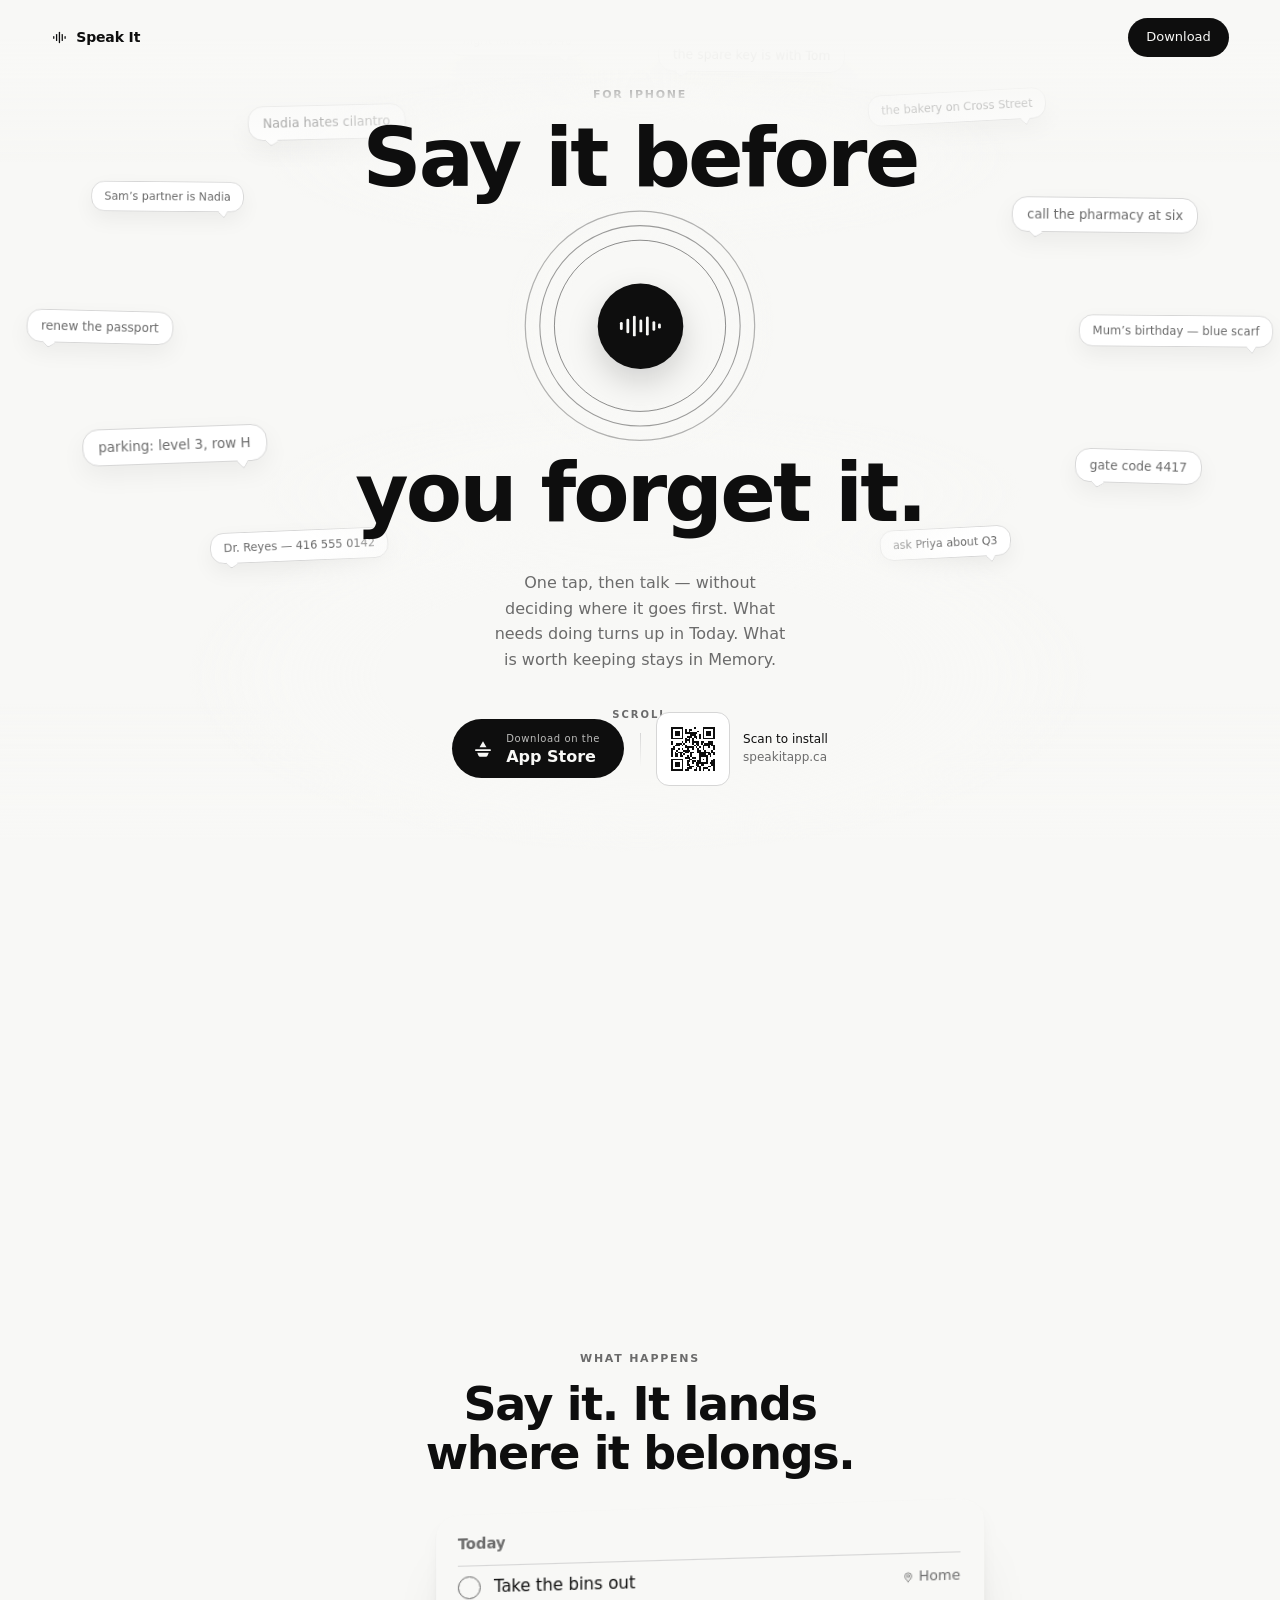
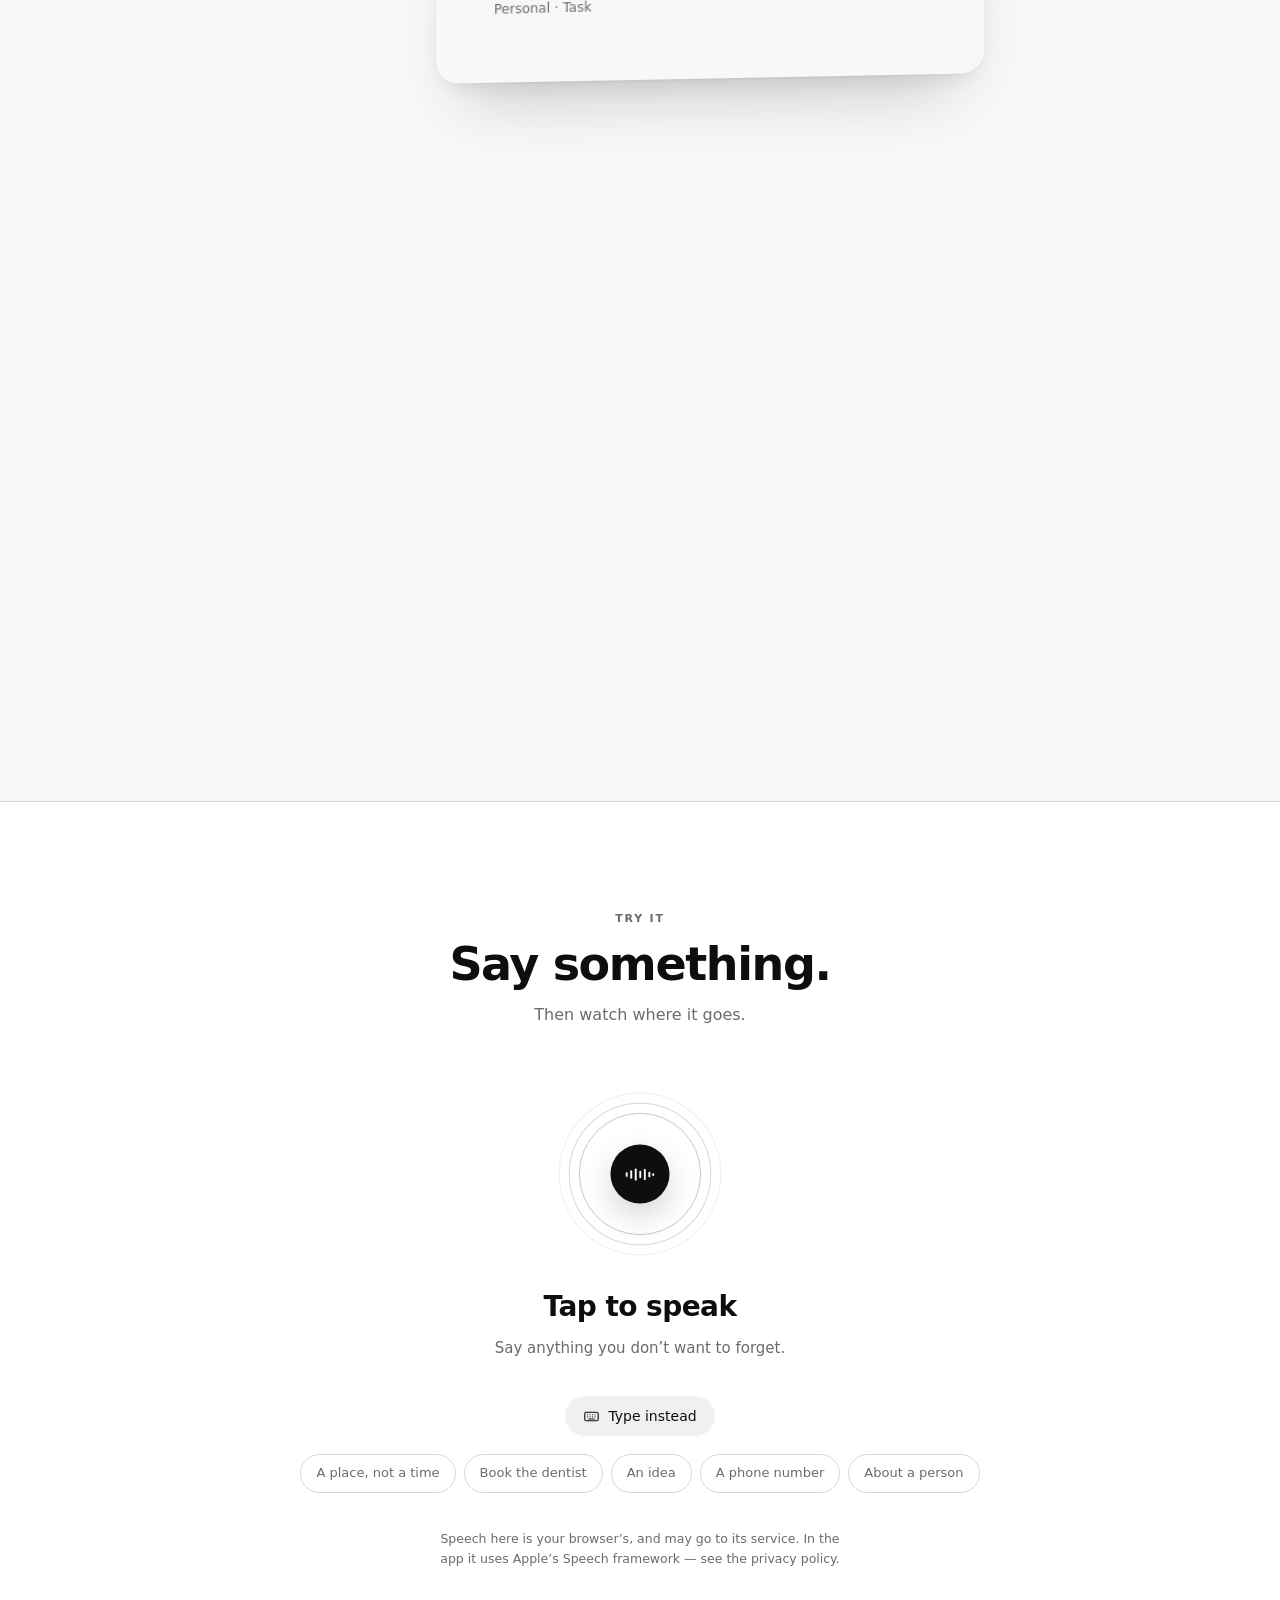
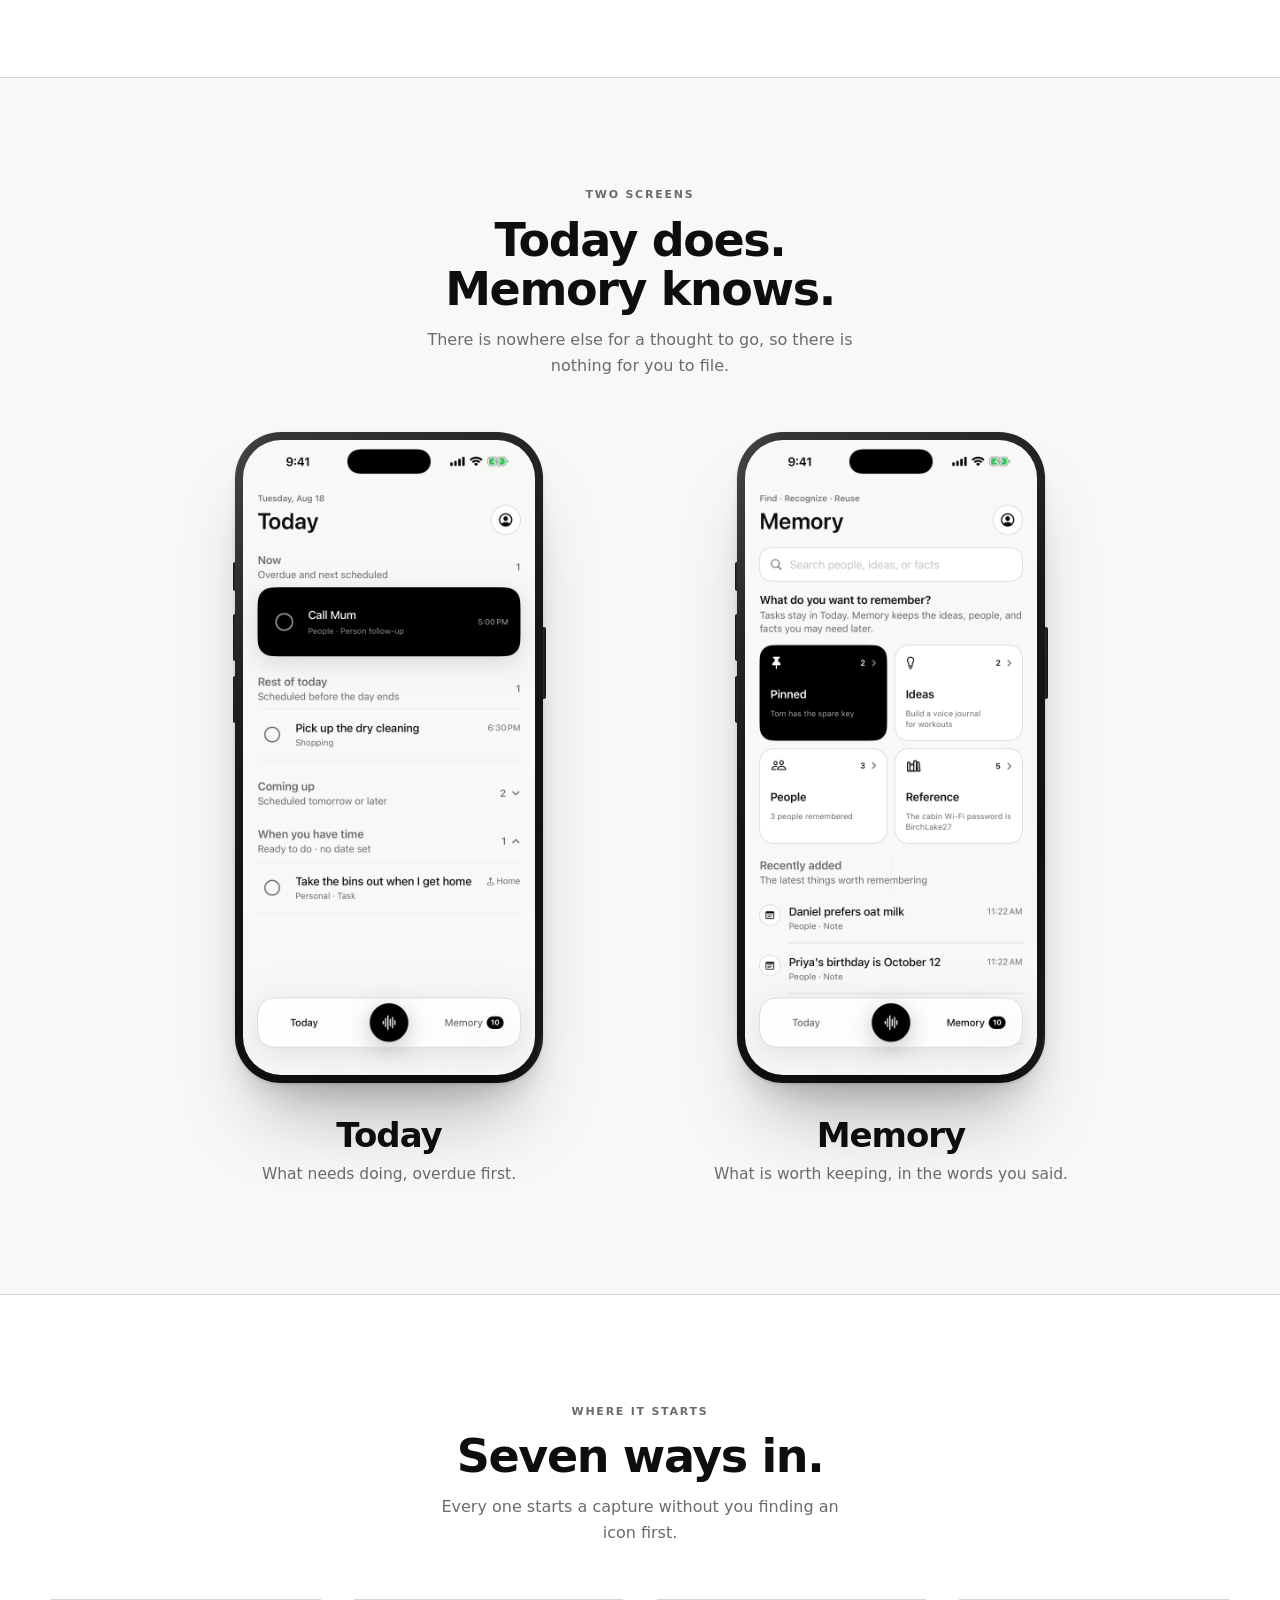
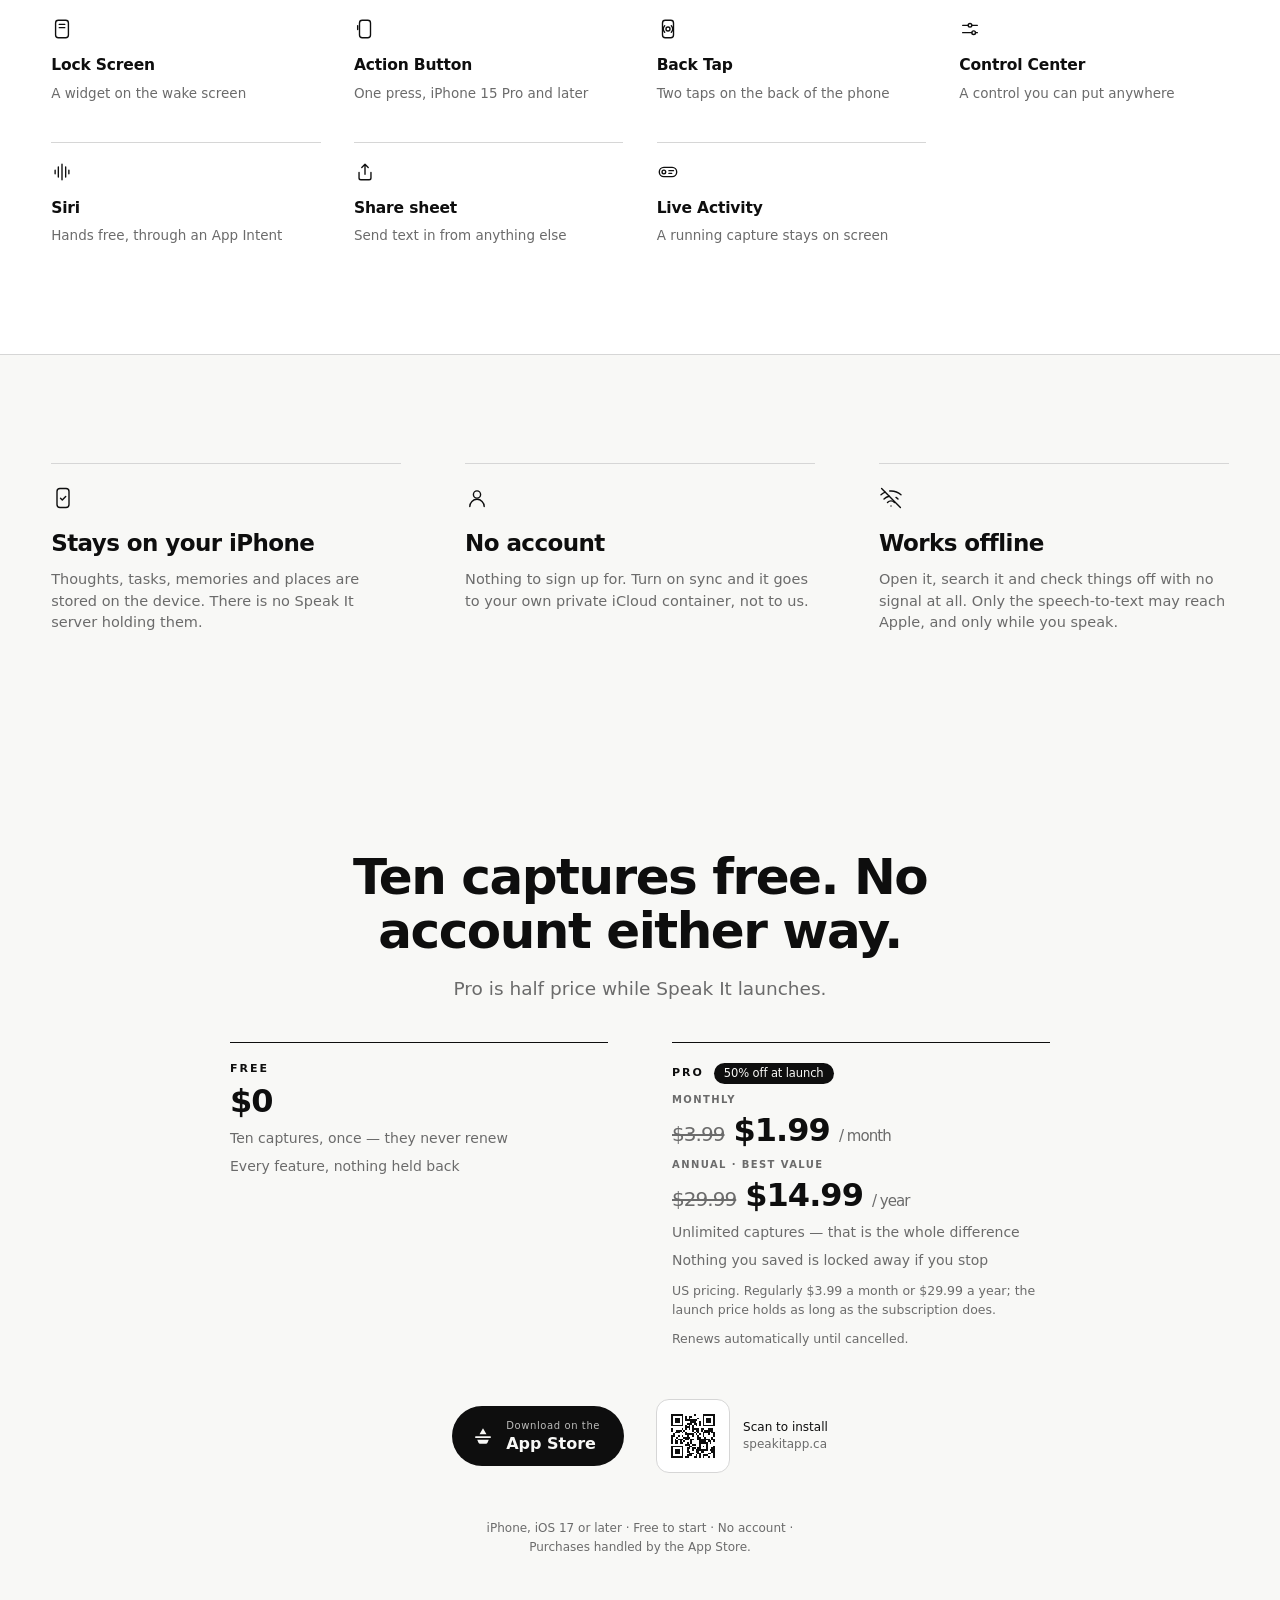
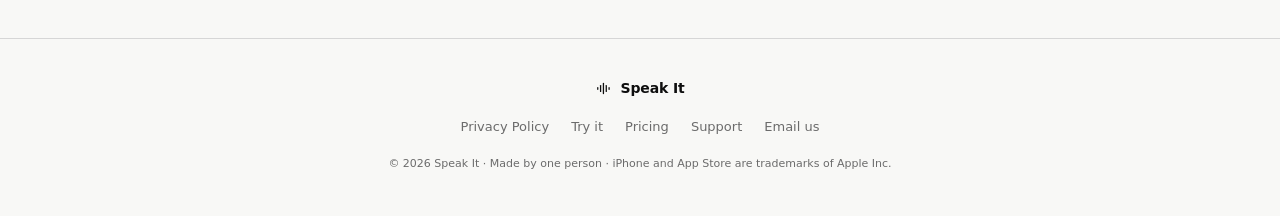
==== index.html @ 4c2ee016 "Support email, launch pricing on both plans, download sheet, hero fix - support@speakitapp.ca replac" ====
<!DOCTYPE html>
<html lang="en">
<head>
<meta charset="utf-8">
<!-- viewport-fit=cover so the page paints edge to edge on a notched iPhone; every
     horizontal padding on the page goes through --gutter, which takes the safe
     area into account, so nothing lands under the island or the rounded corners. -->
<meta name="viewport" content="width=device-width, initial-scale=1, viewport-fit=cover">
<title>Speak It — Say it before you forget it.</title>
<meta name="description" content="Speak It is an iPhone app for thoughts you have not sorted yet. Say it in your own words: what needs doing goes to Today, what is worth keeping goes to Memory, and the original stays exactly as you said it.">
<meta name="color-scheme" content="light">
<meta name="theme-color" content="#F8F8F6">
<meta property="og:title" content="Speak It — Say it before you forget it.">
<meta property="og:description" content="Say it in your own words. What needs doing goes to Today, what is worth keeping goes to Memory, and your original words stay put.">
<meta property="og:type" content="website">
<link rel="icon" href="assets/img/favicon.svg" type="image/svg+xml">
<link rel="stylesheet" href="assets/stage.css">
</head>
<body>

<a class="skip-link" href="#main">Skip to content</a>

<header class="topbar">
  <a class="wordmark" href="#top">
    <svg class="wordmark__glyph" viewBox="0 0 24 24" aria-hidden="true" focusable="false">
      <g fill="currentColor">
        <rect x="3"  y="10" width="1.8" height="4"  rx=".9"/>
        <rect x="7"  y="7"  width="1.8" height="10" rx=".9"/>
        <rect x="11" y="4"  width="1.8" height="16" rx=".9"/>
        <rect x="15" y="7"  width="1.8" height="10" rx=".9"/>
        <rect x="19" y="10" width="1.8" height="4"  rx=".9"/>
      </g>
    </svg>
    <span>Speak It</span>
  </a>

  <a class="topbar__cta" href="#get" data-download-open>Download</a>
  <span class="topbar__progress" aria-hidden="true"></span>
</header>

<!-- The download sheet. The bar's Download opens this instead of scrolling to
     the offer: a QR to scan from a computer, or a button that opens the App
     Store, on one dimmed layer over the page. It is a native <dialog>, so it
     is modal, traps focus and closes on Escape without any script for that;
     stage.js opens it and closes it on a backdrop click. Without JS, or on a
     browser without showModal(), the link still goes to #get. On a phone the
     QR half is dropped — a phone cannot scan itself — leaving the button. -->
<dialog class="dl" data-download aria-labelledby="dl-title">
  <!-- outside .dl__inner: that block is translated, which would make it the
       containing block for a fixed button and pin the × to the block's corner
       instead of the screen's -->
  <button class="dl__close" type="button" data-download-close aria-label="Close">
    <svg viewBox="0 0 24 24" aria-hidden="true" focusable="false" fill="none" stroke="currentColor" stroke-width="1.8" stroke-linecap="round">
      <path d="M6 6l12 12M18 6 6 18"/>
    </svg>
  </button>
  <div class="dl__inner">
    <h2 class="u-sr" id="dl-title">Download Speak It</h2>

    <div class="dl__side dl__side--qr">
      <p class="dl__label">Scan the QR code:</p>
      <img class="dl__qr" src="assets/img/qr.svg" alt="QR code that opens the Speak It download page" width="300" height="300">
    </div>

    <span class="dl__rule" aria-hidden="true"></span>

    <div class="dl__side">
      <p class="dl__label">Open in App Store:</p>
      <a class="dl__btn" data-appstore href="#" rel="noopener">Open App Store</a>
    </div>
  </div>
</dialog>

<!-- The app's own listening indicator. It is held over the gap in the headline
     for the length of the opening and fades out as the last thought goes into
     it; stage.js drives ring spread, core scale and bar amplitude. -->
<div class="stage" data-stage aria-hidden="true">
  <div class="orb" data-orb data-state="live">
    <span class="orb__halo"></span>
    <span class="orb__ring" style="--i:0"></span>
    <span class="orb__ring" style="--i:1"></span>
    <span class="orb__ring" style="--i:2"></span>
    <span class="orb__core">
      <svg class="orb__wave" viewBox="0 0 44 30" focusable="false">
        <g fill="#F8F8F6">
          <rect x="0"  y="10" width="3" height="10" rx="1.5" style="--t:1.30s;--d:-.20s"/>
          <rect x="7"  y="6"  width="3" height="18" rx="1.5" style="--t:1.05s;--d:-.55s"/>
          <rect x="14" y="2"  width="3" height="26" rx="1.5" style="--t:.86s;--d:-.10s"/>
          <rect x="21" y="7"  width="3" height="16" rx="1.5" style="--t:1.18s;--d:-.75s"/>
          <rect x="28" y="3"  width="3" height="24" rx="1.5" style="--t:.94s;--d:-.35s"/>
          <rect x="35" y="9"  width="3" height="12" rx="1.5" style="--t:1.22s;--d:-.62s"/>
          <rect x="41" y="12" width="3" height="6"  rx="1.5" style="--t:1.40s;--d:-.05s"/>
        </g>
      </svg>
    </span>
  </div>
</div>

<main id="main">

  <!-- ——————————————————————————————— Opening ———————————————————————————————
       The headline and the indicator are here from the first frame. A day's
       worth of spoken thoughts scatters out of the indicator on arrival,
       turning as it goes; scrolling draws every one of them back in, and the
       download block takes the scroll hint's place under the standfirst.

       `--a` is where a bubble settles, `--rr` nudges it in or out, `--s` is its
       size, and `--i` is its place in the stagger. stage.js owns the rest.
       ——————————————————————————————————————————————————————————————————— -->
  <section class="opening" id="top" data-opening>
    <div class="opening__pin">

      <div class="field" data-field aria-hidden="true">
        <p class="bubble"           style="--a:6deg;--rr:1.00;--s:.96;--i:3"><span>call the pharmacy at six</span></p>
        <p class="bubble bubble--r" style="--a:32deg;--rr:1.06;--s:.86;--i:9"><span>Mum’s birthday — blue scarf</span></p>
        <p class="bubble"           style="--a:57deg;--rr:1.09;--s:.92;--i:1"><span>gate code 4417</span></p>
        <p class="bubble bubble--r" style="--a:83deg;--rr:1.02;--s:.82;--i:12"><span>ask Priya about Q3</span></p>
        <p class="bubble"           style="--a:108deg;--rr:1.00;--s:.98;--i:6"><span>book the dentist</span></p>
        <p class="bubble bubble--r" style="--a:134deg;--rr:1.07;--s:.88;--i:0"><span>bins out when I get home</span></p>
        <p class="bubble"           style="--a:159deg;--rr:1.04;--s:.84;--i:10"><span>Dr. Reyes — 416 555 0142</span></p>
        <p class="bubble bubble--r" style="--a:185deg;--rr:1.00;--s:1.00;--i:4"><span>parking: level 3, row H</span></p>
        <p class="bubble"           style="--a:210deg;--rr:1.06;--s:.90;--i:13"><span>renew the passport</span></p>
        <p class="bubble bubble--r" style="--a:236deg;--rr:1.02;--s:.82;--i:7"><span>Sam’s partner is Nadia</span></p>
        <p class="bubble"           style="--a:261deg;--rr:1.00;--s:.94;--i:2"><span>Nadia hates cilantro</span></p>
        <p class="bubble bubble--r" style="--a:287deg;--rr:1.07;--s:.86;--i:11"><span>flight lands at 9:40</span></p>
        <p class="bubble"           style="--a:312deg;--rr:1.03;--s:.92;--i:5"><span>the spare key is with Tom</span></p>
        <p class="bubble bubble--r" style="--a:338deg;--rr:1.01;--s:.84;--i:8"><span>the bakery on Cross Street</span></p>
      </div>

      <div class="opening__edge opening__edge--top" aria-hidden="true"></div>
      <div class="opening__edge opening__edge--bottom" aria-hidden="true"></div>

      <p class="eyebrow opening__eyebrow">For iPhone</p>

      <!-- One centred stack. The standfirst and the download block are in the
           flow under the headline rather than pinned to the foot of the
           screen, so they can never be overlapped by it; stage.js moves the
           indicator to sit in the gap instead of the other way round. -->
      <div class="hero">
        <h1 class="hero__title">
          <span class="hero__line">Say it before</span>
          <span class="hero__gap" data-gap aria-hidden="true"></span>
          <span class="hero__line">you forget it.</span>
        </h1>

        <div class="hero__foot">
          <!-- The three questions a hero has to answer, in one sentence: what
               it is, what you do, and why it is not the Reminders app. The
               third is carried by "without deciding where it goes first" —
               every other app on the phone makes you pick the app before you
               are allowed to say the thing. -->
          <p class="hero__sub">
            One tap, then talk — without deciding where it goes first. What needs
            doing turns up in Today. What is worth keeping stays in Memory.
          </p>

          <div class="hero__slot">
            <span class="hint" aria-hidden="true">
              <span>Scroll</span>
              <span class="hint__rule"></span>
            </span>

            <div class="hero__get get" data-hero-get>
              <a class="appstore" data-appstore href="#" rel="noopener">
                <svg class="appstore__glyph" viewBox="0 0 24 24" aria-hidden="true" focusable="false">
                  <path fill="currentColor" d="M12 3.6 8.2 10.2h7.6L12 3.6ZM4.2 12.4h15.6a.9.9 0 0 1 0 1.8H4.2a.9.9 0 0 1 0-1.8Zm1.5 3.6h12.6l-1.4 3.3a1.8 1.8 0 0 1-1.7 1.1H8.8a1.8 1.8 0 0 1-1.7-1.1L5.7 16Z"/>
                </svg>
                <span class="appstore__text">
                  <span class="appstore__small">Download on the</span>
                  <span class="appstore__big">App Store</span>
                </span>
              </a>

              <div class="qr">
                <img src="assets/img/qr.svg" alt="QR code that opens the Speak It download page" width="74" height="74">
                <span class="qr__label"><b>Scan to install</b><span data-appstore-url></span></span>
              </div>
            </div>
          </div>
        </div>
      </div>

    </div>
  </section>

  <!-- ————————————————————————————— What happens ——————————————————————————
       Three thoughts said into one capture, and the three different things
       they turn into.

       Each result is one object rather than four: a slab of the app's own
       background carrying the app's section header, the app's row, and — under
       a hairline — the sentence that produced it. That last line is the
       original wording, kept where the app keeps it. An earlier version put the
       quote in a separate speech bubble above a white card with its own border,
       a tail, a connecting thread and an explanatory footnote: five bordered
       pieces per thought, four of which do not exist anywhere in the app.

       Every group is authored with where it sits (`--x`, `--y`, `--w`, `--z`)
       and where it flies in from (`--fx`, `--fy`, `--fz`) — the second is the
       offset back to the phone's transcript line, so each sentence converges on
       the exact words it left. `--i` is its place in the sequence.
       ——————————————————————————————————————————————————————————————————— -->
  <section class="section emerge" id="how" data-emerge>
    <div class="shell">
      <header class="section__head section__head--centre reveal">
        <p class="eyebrow">What happens</p>
        <h2 class="section__title" data-words>Say it. It lands where it belongs.</h2>
      </header>

      <div class="scene" data-scene>
        <span class="scene__ground" aria-hidden="true"></span>

        <!-- the phone, and the capture screen inside it -->
        <div class="tilt" aria-hidden="true">
          <span class="tilt__btn tilt__btn--action"></span>
          <span class="tilt__btn tilt__btn--up"></span>
          <span class="tilt__btn tilt__btn--down"></span>

          <div class="tilt__body">
            <div class="tilt__screen">
              <span class="tilt__island"></span>

              <p class="cap__bar"><span class="cap__x"></span><span class="cap__word">Speak It</span></p>

              <span class="cap__flare"></span>
              <span class="orb cap__orb" data-state="live">
                <span class="orb__ring" style="--i:0"></span>
                <span class="orb__ring" style="--i:1"></span>
                <span class="orb__ring" style="--i:2"></span>
                <span class="orb__core">
                  <svg class="orb__wave" viewBox="0 0 44 30" focusable="false">
                    <g fill="#F8F8F6">
                      <rect x="0"  y="10" width="3" height="10" rx="1.5" style="--t:1.30s;--d:-.20s"/>
                      <rect x="7"  y="6"  width="3" height="18" rx="1.5" style="--t:1.05s;--d:-.55s"/>
                      <rect x="14" y="2"  width="3" height="26" rx="1.5" style="--t:.86s;--d:-.10s"/>
                      <rect x="21" y="7"  width="3" height="16" rx="1.5" style="--t:1.18s;--d:-.75s"/>
                      <rect x="28" y="3"  width="3" height="24" rx="1.5" style="--t:.94s;--d:-.35s"/>
                      <rect x="35" y="9"  width="3" height="12" rx="1.5" style="--t:1.22s;--d:-.62s"/>
                      <rect x="41" y="12" width="3" height="6"  rx="1.5" style="--t:1.40s;--d:-.05s"/>
                    </g>
                  </svg>
                </span>
              </span>

              <p class="cap__state">Listening</p>
              <p class="cap__hint">Just speak. I’ll save after a natural pause.</p>

              <p class="cap__live">
                <span>Take the bins out when I get home</span>
                <span>Remind me to call Mum tomorrow at five</span>
                <span>Oh, Daniel takes oat milk, not soy</span>
              </p>

              <p class="cap__type">
                <svg viewBox="0 0 24 24" aria-hidden="true" focusable="false" fill="none" stroke="currentColor" stroke-width="1.6" stroke-linecap="round">
                  <rect x="2.5" y="6" width="19" height="12" rx="2.5"/>
                  <path d="M6.5 9.5h.01M10 9.5h.01M13.5 9.5h.01M17 9.5h.01M6.5 12.5h.01M10 12.5h.01M13.5 12.5h.01M17 12.5h.01M8 15.5h8"/>
                </svg>
                Type instead
              </p>

              <span class="tilt__glass" aria-hidden="true"></span>
            </div>
          </div>
        </div>

        <!-- 1 · a place, not a time -->
        <article class="emit emit--a">
          <span class="emit__sheet" aria-hidden="true"></span>
          <div class="emit__app">
            <p class="emit__where">Today</p>
            <div class="approw">
              <div class="approw__row">
                <span class="approw__check"></span>
                <span class="approw__body">
                  <span class="approw__title">Take the bins out</span>
                  <span class="approw__meta">Personal · Task</span>
                </span>
                <span class="approw__time">
                  <svg class="approw__pin" viewBox="0 0 24 24" aria-hidden="true" focusable="false" fill="none" stroke="currentColor" stroke-width="1.7" stroke-linecap="round" stroke-linejoin="round">
                    <path d="M12 21c4.2-4.6 6.3-7.9 6.3-10.5a6.3 6.3 0 1 0-12.6 0C5.7 13.1 7.8 16.4 12 21Z"/><circle cx="12" cy="10.3" r="2.3"/>
                  </svg>
                  Home
                </span>
              </div>
            </div>
          </div>
          <p class="emit__said"><span>“Take the bins out when I get home”</span></p>
        </article>

        <!-- 2 · a time you spoke rather than picked -->
        <article class="emit emit--b">
          <span class="emit__sheet" aria-hidden="true"></span>
          <div class="emit__app">
            <p class="emit__where">Today</p>
            <div class="approw">
              <div class="approw__row">
                <span class="approw__check"></span>
                <span class="approw__body">
                  <span class="approw__title">Call Mum</span>
                  <span class="approw__meta">People · Person follow-up</span>
                </span>
                <span class="approw__time" data-tomorrow>Aug 18, 5:00 PM</span>
              </div>
            </div>
          </div>
          <p class="emit__said"><span>“Remind me to call Mum tomorrow at five”</span></p>
        </article>

        <!-- 3 · nothing to do, worth keeping -->
        <article class="emit emit--c">
          <span class="emit__sheet" aria-hidden="true"></span>
          <div class="emit__app">
            <p class="emit__where">Memory</p>
            <div class="approw">
              <div class="approw__row">
                <span class="approw__mark">
                  <svg viewBox="0 0 24 24" fill="none" stroke="currentColor" stroke-width="1.7" stroke-linecap="round">
                    <rect x="4" y="3.5" width="16" height="17" rx="3"/><path d="M8 9h8M8 13h8M8 17h5"/>
                  </svg>
                </span>
                <span class="approw__body">
                  <span class="approw__title">Daniel prefers oat milk</span>
                  <span class="approw__meta">People · Note</span>
                </span>
                <span class="approw__time" data-today-date>Aug 17</span>
              </div>
            </div>
          </div>
          <p class="emit__said"><span>“Oh, Daniel takes oat milk, not soy”</span></p>
        </article>
      </div>
    </div>
  </section>

  <!-- —————————————————————————————— The demo —————————————————————————————
       The app's capture screen, running in the page: the same indicator, the
       same two lines, the same "Type instead" escape hatch.
       ——————————————————————————————————————————————————————————————————— -->
  <section class="section section--tint" id="try">
    <div class="shell">
      <header class="section__head section__head--centre reveal">
        <p class="eyebrow">Try it</p>
        <h2 class="section__title" data-words>Say something.</h2>
        <p class="section__sub">Then watch where it goes.</p>
      </header>

      <div class="demo reveal" data-demo>
        <div class="demo__stage">
          <button class="mic" type="button" data-mic>
            <span class="orb" data-mic-orb data-state="calm" aria-hidden="true">
              <span class="orb__ring" style="--i:0"></span>
              <span class="orb__ring" style="--i:1"></span>
              <span class="orb__ring" style="--i:2"></span>
              <span class="orb__core">
                <svg class="orb__wave" viewBox="0 0 44 30" focusable="false">
                  <g fill="#F8F8F6">
                    <rect x="0"  y="10" width="3" height="10" rx="1.5" style="--t:1.30s;--d:-.20s"/>
                    <rect x="7"  y="6"  width="3" height="18" rx="1.5" style="--t:1.05s;--d:-.55s"/>
                    <rect x="14" y="2"  width="3" height="26" rx="1.5" style="--t:.86s;--d:-.10s"/>
                    <rect x="21" y="7"  width="3" height="16" rx="1.5" style="--t:1.18s;--d:-.75s"/>
                    <rect x="28" y="3"  width="3" height="24" rx="1.5" style="--t:.94s;--d:-.35s"/>
                    <rect x="35" y="9"  width="3" height="12" rx="1.5" style="--t:1.22s;--d:-.62s"/>
                    <rect x="41" y="12" width="3" height="6"  rx="1.5" style="--t:1.40s;--d:-.05s"/>
                  </g>
                </svg>
              </span>
            </span>
            <span class="u-sr" data-mic-label>Start listening</span>
          </button>

          <p class="demo__state" data-demo-state>Tap to speak</p>
          <p class="demo__hint" data-demo-hint>Say anything you don’t want to forget.</p>
          <p class="demo__live" data-demo-live aria-live="polite"></p>

          <div class="demo__actions" data-demo-actions>
            <button class="ghost" type="button" data-demo-type>
              <svg viewBox="0 0 24 24" aria-hidden="true" focusable="false" fill="none" stroke="currentColor" stroke-width="1.6" stroke-linecap="round">
                <rect x="2.5" y="6" width="19" height="12" rx="2.5"/>
                <path d="M6.5 9.5h.01M10 9.5h.01M13.5 9.5h.01M17 9.5h.01M6.5 12.5h.01M10 12.5h.01M13.5 12.5h.01M17 12.5h.01M8 15.5h8"/>
              </svg>
              Type instead
            </button>
            <button class="ghost" type="button" data-demo-stop hidden>Done</button>
          </div>

          <form class="demo__form" data-demo-form hidden>
            <label class="u-sr" for="demo-input">Type a thought</label>
            <input class="demo__input" id="demo-input" type="text" autocomplete="off"
                   placeholder="Remind me to call the pharmacy Thursday at six"
                   maxlength="140" data-demo-input>
            <button class="btn btn--solid" type="submit">Capture</button>
          </form>

          <div class="demo__chips">
            <button class="chip" type="button" data-demo-example="Take the bins out when I get home">A place, not a time</button>
            <button class="chip" type="button" data-demo-example="Remind me to book the dentist before the 20th">Book the dentist</button>
            <button class="chip" type="button" data-demo-example="Idea — let people search by the words they actually said">An idea</button>
            <button class="chip" type="button" data-demo-example="Dr. Reyes at the clinic is on 416 555 0142">A phone number</button>
            <button class="chip" type="button" data-demo-example="Sam's partner is called Nadia and they hate cilantro">About a person</button>
          </div>
        </div>

        <output class="verdict" data-demo-out hidden>
          <div class="verdict__side">
            <p class="eyebrow">What lands in the app</p>
            <div class="approw">
              <p class="approw__head"><span data-out-section>Now</span><span>1</span></p>
              <div class="approw__row">
                <span class="approw__check" data-out-check></span>
                <span class="approw__body">
                  <span class="approw__title" data-out-title></span>
                  <span class="approw__meta" data-out-meta></span>
                </span>
                <span class="approw__time" data-out-time></span>
              </div>
            </div>
          </div>

          <div class="verdict__side">
            <div class="verdict__block">
              <p class="eyebrow">Lands in</p>
              <p class="verdict__where"><b data-out-dest></b></p>
              <p class="verdict__why" data-out-why></p>
            </div>
            <div class="verdict__block">
              <p class="eyebrow">Your words, kept</p>
              <p class="verdict__said" data-out-said></p>
            </div>
          </div>
        </output>

        <p class="demo__note">
          Speech here is your browser’s, and may go to its service. In the app it
          uses Apple’s Speech framework — see the <a href="privacy/">privacy policy</a>.
        </p>
      </div>
    </div>
  </section>

  <!-- ————————————————————————————— The two screens ————————————————————————
       The app itself, at size, with one line each. Nothing is drawn on top of
       these — an earlier version rang the rows with a marker and the rings
       aged worse than the screenshots did.
       ——————————————————————————————————————————————————————————————————— -->
  <section class="section duo" id="screens">
    <div class="shell">
      <header class="section__head section__head--centre reveal">
        <p class="eyebrow">Two screens</p>
        <h2 class="section__title" data-words>Today does. Memory knows.</h2>
        <p class="section__sub">There is nowhere else for a thought to go, so there is nothing for you to file.</p>
      </header>

      <div class="duo__grid">
        <figure class="duo__item reveal" data-parallax="-1">
          <div class="phone" aria-hidden="true">
            <span class="phone__btn phone__btn--action"></span>
            <span class="phone__btn phone__btn--up"></span>
            <span class="phone__btn phone__btn--down"></span>
            <span class="phone__btn phone__btn--power"></span>
            <div class="phone__screen">
              <img src="assets/img/01-Today-v2.png" width="1320" height="2868" loading="lazy" decoding="async" alt="">
            </div>
          </div>
          <figcaption class="duo__say">
            <h3 class="duo__name">Today</h3>
            <p class="duo__note">What needs doing, overdue first.</p>
          </figcaption>
        </figure>

        <figure class="duo__item reveal" data-parallax="1">
          <div class="phone" aria-hidden="true">
            <span class="phone__btn phone__btn--action"></span>
            <span class="phone__btn phone__btn--up"></span>
            <span class="phone__btn phone__btn--down"></span>
            <span class="phone__btn phone__btn--power"></span>
            <div class="phone__screen">
              <img src="assets/img/02-Memory-v2.png" width="1320" height="2868" loading="lazy" decoding="async" alt="">
            </div>
          </div>
          <figcaption class="duo__say">
            <h3 class="duo__name">Memory</h3>
            <p class="duo__note">What is worth keeping, in the words you said.</p>
          </figcaption>
        </figure>
      </div>
    </div>
  </section>

  <!-- ———————————————————————————— Where it starts ————————————————————————— -->
  <section class="section section--tint" id="anywhere">
    <div class="shell">
      <header class="section__head section__head--centre reveal">
        <p class="eyebrow">Where it starts</p>
        <h2 class="section__title" data-words>Seven ways in.</h2>
        <p class="section__sub">Every one starts a capture without you finding an icon first.</p>
      </header>

      <ul class="surfaces">
        <li class="surface reveal">
          <span class="surface__icon" aria-hidden="true">
            <svg viewBox="0 0 24 24" fill="none" stroke="currentColor" stroke-width="1.5" stroke-linecap="round" stroke-linejoin="round">
              <rect x="5" y="2.5" width="14" height="19" rx="3"/><path d="M9 7h6M9 10.5h6"/>
            </svg>
          </span>
          <span class="surface__name">Lock Screen</span>
          <span class="surface__note">A widget on the wake screen</span>
        </li>
        <li class="surface reveal">
          <span class="surface__icon" aria-hidden="true">
            <svg viewBox="0 0 24 24" fill="none" stroke="currentColor" stroke-width="1.5" stroke-linecap="round" stroke-linejoin="round">
              <rect x="6" y="2.5" width="12" height="19" rx="3"/><path d="M4 8.5v4"/>
            </svg>
          </span>
          <span class="surface__name">Action Button</span>
          <span class="surface__note">One press, iPhone 15 Pro and later</span>
        </li>
        <li class="surface reveal">
          <span class="surface__icon" aria-hidden="true">
            <svg viewBox="0 0 24 24" fill="none" stroke="currentColor" stroke-width="1.5" stroke-linecap="round" stroke-linejoin="round">
              <rect x="6" y="2.5" width="12" height="19" rx="3"/><circle cx="12" cy="12" r="2.2"/><path d="M8.4 8.4a5 5 0 0 0 0 7.2M15.6 8.4a5 5 0 0 1 0 7.2"/>
            </svg>
          </span>
          <span class="surface__name">Back Tap</span>
          <span class="surface__note">Two taps on the back of the phone</span>
        </li>
        <li class="surface reveal">
          <span class="surface__icon" aria-hidden="true">
            <svg viewBox="0 0 24 24" fill="none" stroke="currentColor" stroke-width="1.5" stroke-linecap="round" stroke-linejoin="round">
              <path d="M4 8h6M14 8h6M4 16h10M18 16h2"/><circle cx="12" cy="8" r="2"/><circle cx="16" cy="16" r="2"/>
            </svg>
          </span>
          <span class="surface__name">Control Center</span>
          <span class="surface__note">A control you can put anywhere</span>
        </li>
        <li class="surface reveal">
          <span class="surface__icon" aria-hidden="true">
            <svg viewBox="0 0 24 24" fill="none" stroke="currentColor" stroke-width="1.5" stroke-linecap="round">
              <path d="M12 3.5v17M8 6.5v11M16 6.5v11M4.5 10v4M19.5 10v4"/>
            </svg>
          </span>
          <span class="surface__name">Siri</span>
          <span class="surface__note">Hands free, through an App Intent</span>
        </li>
        <li class="surface reveal">
          <span class="surface__icon" aria-hidden="true">
            <svg viewBox="0 0 24 24" fill="none" stroke="currentColor" stroke-width="1.5" stroke-linecap="round" stroke-linejoin="round">
              <path d="M12 3.5v11M8.5 7 12 3.5 15.5 7"/><path d="M5.5 12.5v6a2 2 0 0 0 2 2h9a2 2 0 0 0 2-2v-6"/>
            </svg>
          </span>
          <span class="surface__name">Share sheet</span>
          <span class="surface__note">Send text in from anything else</span>
        </li>
        <li class="surface reveal">
          <span class="surface__icon" aria-hidden="true">
            <svg viewBox="0 0 24 24" fill="none" stroke="currentColor" stroke-width="1.5" stroke-linecap="round">
              <rect x="2.5" y="7" width="19" height="10" rx="5"/><circle cx="7.5" cy="12" r="2"/><path d="M13 10.5h5M13 13.5h3"/>
            </svg>
          </span>
          <span class="surface__name">Live Activity</span>
          <span class="surface__note">A running capture stays on screen</span>
        </li>
      </ul>
    </div>
  </section>

  <!-- ————————————————————————————— Your words ————————————————————————————— -->
  <section class="section" id="privacy">
    <div class="shell">
      <ul class="pledge">
        <li class="pledge__item reveal">
          <span class="pledge__icon" aria-hidden="true">
            <svg viewBox="0 0 24 24" fill="none" stroke="currentColor" stroke-width="1.4" stroke-linecap="round" stroke-linejoin="round">
              <rect x="6" y="2.5" width="12" height="19" rx="3"/><path d="M9.5 12.2l1.8 1.8 3.4-3.6"/>
            </svg>
          </span>
          <span class="pledge__name">Stays on your iPhone</span>
          <span class="pledge__note">Thoughts, tasks, memories and places are stored on the device. There is no Speak It server holding them.</span>
        </li>
        <li class="pledge__item reveal">
          <span class="pledge__icon" aria-hidden="true">
            <svg viewBox="0 0 24 24" fill="none" stroke="currentColor" stroke-width="1.4" stroke-linecap="round" stroke-linejoin="round">
              <circle cx="12" cy="8.5" r="3.6"/><path d="M4.8 20.5a7.2 7.2 0 0 1 14.4 0"/>
            </svg>
          </span>
          <span class="pledge__name">No account</span>
          <span class="pledge__note">Nothing to sign up for. Turn on sync and it goes to your own private iCloud container, not to us.</span>
        </li>
        <li class="pledge__item reveal">
          <span class="pledge__icon" aria-hidden="true">
            <svg viewBox="0 0 24 24" fill="none" stroke="currentColor" stroke-width="1.4" stroke-linecap="round" stroke-linejoin="round">
              <!-- The arcs are drawn already broken around the slash rather than
                   crossed by it. A continuous fan with a line through it reads as
                   a scribble at 24px; the gap is what makes it a wifi symbol that
                   has been switched off. -->
              <path d="M2 8.8a15 15 0 0 1 4.2-2.6"/>
              <path d="M22 8.8a15 15 0 0 0-11.3-3.8"/>
              <path d="M5 12.9a10 10 0 0 1 5.2-2.7"/>
              <path d="M19 12.9a10 10 0 0 0-2-1.5"/>
              <path d="M8.5 16.4a5 5 0 0 1 7 0"/>
              <path d="M12 20h.01"/>
              <path d="m2.6 2.6 18.8 18.8"/>
            </svg>
          </span>
          <!-- "Works offline", scoped so it stays true. Speech recognition sets
               `requiresOnDeviceRecognition = false` and lets iOS pick between its
               local and network recognisers, so a flat no-connection claim would
               overstate the one part of the app that can reach the network. The
               privacy page says the same thing at length. -->
          <span class="pledge__name">Works offline</span>
          <span class="pledge__note">Open it, search it and check things off with no signal at all. Only the speech-to-text may reach Apple, and only while you speak.</span>
        </li>
      </ul>
    </div>
  </section>

  <!-- ————————————————————————————— The offer ————————————————————————————— -->
  <section class="finale" id="get">
    <div class="finale__inner">
      <h2 class="finale__title reveal" data-words>Ten captures free. No account either way.</h2>
      <p class="finale__lede reveal" data-sale-only hidden>Pro is half price while Speak It launches.</p>

      <div class="plans">
        <div class="plan reveal">
          <h3 class="plan__name">Free</h3>
          <p class="plan__price">$0</p>
          <ul class="plan__list">
            <li>Ten captures, once — they never renew</li>
            <li>Every feature, nothing held back</li>
          </ul>
        </div>

        <div class="plan plan--pro reveal">
          <h3 class="plan__name">
            Pro
            <span class="plan__tag" data-sale-only hidden>50% off at launch</span>
          </h3>
          <div class="plan__prices">
            <!-- Both plans carry the launch discount. Each price is written
                 three ways — the regular price struck through, the sale price,
                 and the regular price on its own — and stage.js shows the pair
                 that matches `SUMMER_SALE_ENABLED`, so ending the sale is one
                 flag and not four edits. -->
            <p class="plan__price">
              <span class="plan__billing">Monthly</span>
              <s class="plan__was" data-sale-only hidden>$3.99</s>
              <span data-sale-price>$1.99</span>
              <span data-after-sale hidden>$3.99</span>
              <span class="plan__period">/ month</span>
            </p>
            <p class="plan__price">
              <span class="plan__billing">Annual · Best value</span>
              <s class="plan__was" data-sale-only hidden>$29.99</s>
              <span data-sale-price>$14.99</span>
              <span data-after-sale hidden>$29.99</span>
              <span class="plan__period">/ year</span>
            </p>
          </div>
          <ul class="plan__list">
            <li>Unlimited captures — that is the whole difference</li>
            <li>Nothing you saved is locked away if you stop</li>
          </ul>
          <p class="plan__note" data-sale-only hidden>US pricing. Regularly $3.99 a month or $29.99 a year; the launch price holds as long as the subscription does.</p>
          <p class="plan__note">Renews automatically until cancelled.</p>
        </div>
      </div>

      <div class="referral-offer reveal" data-referrals hidden>
        <p class="eyebrow">Invite a friend</p>
        <h3>Give a month. Get a month.</h3>
        <p>Your friend gets one month of Speak It Pro free. After Apple verifies that they joined, you get one too.</p>
        <p class="plan__note">Create a verified invite from Speak It → Account &amp; Settings → Plan.</p>
      </div>

      <div class="get reveal">
        <a class="appstore" data-appstore href="#" rel="noopener">
          <svg class="appstore__glyph" viewBox="0 0 24 24" aria-hidden="true" focusable="false">
            <path fill="currentColor" d="M12 3.6 8.2 10.2h7.6L12 3.6ZM4.2 12.4h15.6a.9.9 0 0 1 0 1.8H4.2a.9.9 0 0 1 0-1.8Zm1.5 3.6h12.6l-1.4 3.3a1.8 1.8 0 0 1-1.7 1.1H8.8a1.8 1.8 0 0 1-1.7-1.1L5.7 16Z"/>
          </svg>
          <span class="appstore__text">
            <span class="appstore__small">Download on the</span>
            <span class="appstore__big">App Store</span>
          </span>
        </a>

        <div class="qr">
          <img src="assets/img/qr.svg" alt="QR code that opens the Speak It download page" width="74" height="74">
          <span class="qr__label"><b>Scan to install</b><span data-appstore-url></span></span>
        </div>
      </div>

      <p class="finale__foot reveal">
        iPhone, iOS 17 or later · Free to start · No account · Purchases handled
        by the App Store.
      </p>
    </div>
  </section>

</main>

<footer class="footer">
  <a class="wordmark" href="#top">
    <svg class="wordmark__glyph" viewBox="0 0 24 24" aria-hidden="true" focusable="false">
      <g fill="currentColor">
        <rect x="3"  y="10" width="1.8" height="4"  rx=".9"/>
        <rect x="7"  y="7"  width="1.8" height="10" rx=".9"/>
        <rect x="11" y="4"  width="1.8" height="16" rx=".9"/>
        <rect x="15" y="7"  width="1.8" height="10" rx=".9"/>
        <rect x="19" y="10" width="1.8" height="4"  rx=".9"/>
      </g>
    </svg>
    <span>Speak It</span>
  </a>

  <nav class="footer__links" aria-label="Footer">
    <a href="privacy/">Privacy Policy</a>
    <a href="#try">Try it</a>
    <a href="#get">Pricing</a>
    <a href="support/">Support</a>
    <a href="mailto:support@speakitapp.ca">Email us</a>
  </nav>

  <p class="footer__legal">© 2026 Speak It · Made by one person · iPhone and App Store are trademarks of Apple Inc.</p>
</footer>

<script src="assets/stage.js"></script>
</body>
</html>
---- assets/stage.css ----
/* ==========================================================================
   Speak It — marketing site
   -------------------------------------------------------------------------
   The app's listening indicator sits in the gap in the headline, a day's worth
   of spoken thoughts scatters out of it and is drawn back in on scroll, and
   from there the page shows rather than tells: a capture demo you can talk to,
   one phone that changes screen as you scroll past it, and the seven ways in.

   The type, palette and component shapes are the app's: system sans throughout
   (the app has no serif anywhere), the palette lifted verbatim from
   SpeakIt/Components/SpeakItTheme.swift, and no brand accent — emphasis comes
   from weight, scale and whitespace. Light only, because that is the app's
   light appearance.
   ========================================================================== */

:root {
  color-scheme: light;

  /* speakBackground / speakSurface / speakInk / speakMuted / speakDivider */
  --bg:       #F8F8F6;
  --bg-rgb:   248 248 246;
  --surface:  #FFFFFF;
  --ink:      #0E0E0E;
  --ink-rgb:  14 14 14;
  --muted:    #6B6B6B;
  --line:     #D6D6D6;

  /* The app is SF and nothing else. No webfont, so no network request and no
     silent fallback to a face the app never uses. */
  --sans: -apple-system, BlinkMacSystemFont, "SF Pro Text", "SF Pro Display",
          "Segoe UI", system-ui, "Helvetica Neue", Arial, sans-serif;

  /* the indicator's diameter drives the hero's gap */
  --u: min(258px, 30vh, 54vw);

  --page:   1280px;

  /* One gutter for the whole page, so there is one place to make the safe area
     count. On a notched iPhone in landscape the inset is on one side only;
     taking the larger of the two keeps the page symmetrical rather than shunted
     off centre, which is what a one-sided padding looks like. */
  --gutter-base: clamp(20px, 4vw, 56px);
  --gutter: max(var(--gutter-base), env(safe-area-inset-left), env(safe-area-inset-right));

  /* The top bar's height, so anything that has to sit clear of it — the sticky
     device in the two-screen section — can say so rather than guess. stage.js
     measures the bar
     and overwrites this; the value here is what that measurement comes to at
     the default type size, and is only used before the first frame. */
  --bar: 76px;

  --ease:   cubic-bezier(.22, .61, .36, 1);
  --swift:  cubic-bezier(.32, .72, 0, 1);
}

/* ------------------------------------------------------------------ reset -- */

*, *::before, *::after { box-sizing: border-box; }

html {
  -webkit-text-size-adjust: 100%;
  scroll-behavior: smooth;
}

body {
  margin: 0;
  background: var(--bg);
  color: var(--ink);
  font-family: var(--sans);
  font-size: 17px;
  line-height: 1.6;
  -webkit-font-smoothing: antialiased;
  overflow-x: hidden;
}

h1, h2, h3 { margin: 0; font-weight: 600; line-height: 1.06; }
p, blockquote, figure { margin: 0; }
ul { margin: 0; padding: 0; list-style: none; }
img, svg { display: block; max-width: 100%; }
a { color: inherit; text-decoration: none; }

/* Several components below set a `display`, which would otherwise beat the
   user-agent rule for `hidden` and leave a "closed" panel on screen. */
[hidden] { display: none !important; }

:focus-visible {
  outline: 1.5px solid var(--ink);
  outline-offset: 4px;
  border-radius: 4px;
}

.u-sr {
  position: absolute;
  width: 1px; height: 1px;
  margin: -1px; padding: 0;
  overflow: hidden;
  clip-path: inset(50%);
  white-space: nowrap;
}

.skip-link {
  position: absolute;
  left: -9999px;
  top: 0;
  z-index: 60;
  padding: 12px 18px;
  background: var(--ink);
  color: var(--bg);
}
.skip-link:focus { left: 0; }

/* The app's own small-caps label, used for every section's eyebrow. */
.eyebrow {
  font-size: 11px;
  font-weight: 600;
  letter-spacing: .16em;
  text-transform: uppercase;
  color: var(--muted);
}

/* ================================ top bar ================================= */

.topbar {
  position: fixed;
  inset: 0 0 auto 0;
  z-index: 20;
  display: flex;
  align-items: center;
  justify-content: space-between;
  gap: 16px;
  /* Safari's own chrome already eats the top inset, so this is 18px in a tab and
     the island's clearance when the page is installed to the Home Screen. */
  padding: max(18px, env(safe-area-inset-top)) var(--gutter) 18px;
  transition: background-color .4s var(--ease), border-color .4s var(--ease);
  border-bottom: 1px solid transparent;
}
/* The opening supplies its own soft top edge; past it the page scrolls plainly
   and the bar has to bring its own backdrop. */
.is-past-opening .topbar {
  background: rgb(var(--bg-rgb) / .86);
  backdrop-filter: saturate(150%) blur(14px);
  -webkit-backdrop-filter: saturate(150%) blur(14px);
  border-bottom-color: var(--line);
}

/* Where you are in the page, as one hairline. */
.topbar__progress {
  position: absolute;
  left: 0; bottom: -1px;
  height: 1px;
  width: calc(var(--sp, 0) * 100%);
  background: var(--ink);
  opacity: .3;
}

.wordmark {
  display: inline-flex;
  align-items: center;
  gap: 8px;
  font-size: 14px;
  font-weight: 600;
  letter-spacing: -.01em;
}
.wordmark__glyph { width: 17px; height: 17px; }

.topbar__cta {
  padding: 9px 18px;
  border-radius: 999px;
  background: var(--ink);
  color: var(--bg);
  font-size: 13px;
  font-weight: 500;
  transition: opacity .22s var(--ease), transform .22s var(--swift);
}
.topbar__cta:active { transform: scale(.97); }

/* ========================= the listening indicator ========================= */

/* Fixed to the viewport, then moved so its centre lands on the gap in the
   headline — the type decides where it goes, not the other way round. It
   leaves as the last thought goes into it. */
.stage {
  position: fixed;
  inset: 0;
  z-index: 8;
  display: grid;
  place-items: center;
  pointer-events: none;
  translate: 0 var(--gap-y, 0px);
  opacity: calc(1 - var(--gone, 0));
}

.orb {
  --spread: 0;      /* breath + energy, added to every ring */
  --cs: 1;          /* core scale */
  --level: 0;       /* 0…1, how much is going in */
  --ring-a: .5;     /* opacity of the innermost ring */

  position: relative;
  width: var(--u);
  height: var(--u);
  display: grid;
  place-items: center;
}

/* A disc of paper that travels with the indicator, so headline type can pass
   close to it without ever colliding with it. */
.orb__halo {
  position: absolute;
  width: calc(var(--u) * 1.34);
  aspect-ratio: 1;
  border-radius: 50%;
  background: radial-gradient(circle,
    rgb(var(--bg-rgb)) 0 32%,
    rgb(var(--bg-rgb) / .9) 43%,
    rgb(var(--bg-rgb) / 0) 55%);
}

.orb__ring {
  position: absolute;
  width: calc(var(--u) * .73);
  aspect-ratio: 1;
  border-radius: 50%;
  border: 1px solid rgb(var(--ink-rgb) / calc(var(--ring-a) - var(--i) * .1));
  transform: scale(calc(.84 + var(--i) * .13 + var(--spread) * (1 + var(--i) * .34)));
  transition: border-color .8s var(--ease);
}

.orb__core {
  position: relative;
  width: calc(var(--u) * .313);
  aspect-ratio: 1;
  border-radius: 50%;
  background: var(--ink);
  /* kept inside the rings: a wider shadow spills past the halo and reads as a
     visible disc against the page */
  box-shadow: 0 12px 30px rgb(var(--ink-rgb) / .17);
  display: grid;
  place-items: center;
  transform: scale(var(--cs));
}

.orb__wave {
  width: 48%;
  height: auto;
  overflow: visible;
  transform: scaleY(calc(.72 + var(--level) * .5));
  transition: transform .3s var(--ease);
}
.orb__wave rect {
  transform-box: fill-box;
  transform-origin: 50% 50%;
  animation: bar var(--t) var(--d) ease-in-out infinite alternate;
}
@keyframes bar {
  from { transform: scaleY(.4); }
  to   { transform: scaleY(1); }
}

.orb[data-state="live"] { --ring-a: .5; }
.orb[data-state="calm"] { --ring-a: .26; }

/* ================================ the page ================================ */

main { position: relative; z-index: 2; }

/* ------------------------------------------------------------ opening ----- */

/* A short scroll with one pinned frame. `--p` runs 0 → 1 across it and is set
   by stage.js; the collapse, the fade, the hint and the download block all
   derive from it, so the sequence is a single number and scrubs in both
   directions.

   The scrolling part is the height minus one viewport. 138svh is a little over
   a third of a screen, and every part of the sequence is finished by the time
   the frame lets go — there is no dead scroll to sit through afterwards. */
.opening {
  --p: 0;
  --fade: 1;   /* the thoughts' own opacity, held until the very end */
  --tell: 1;   /* the scroll hint */
  --show: 0;   /* the download block, arriving as the thoughts leave */
  position: relative;
  height: 138svh;
}

.opening__pin {
  position: sticky;
  top: 0;
  height: 100svh;
  display: grid;
  place-items: center;
  padding-inline: var(--gutter);
  text-align: center;
  overflow: clip;
}

/* Every bubble is positioned by stage.js from one transform, so the entrance
   scatter, the idle drift and the scroll collapse compose into a single write
   per frame instead of fighting each other over separate properties. */
.field {
  position: absolute;
  inset: 0;
  z-index: 0;
  display: grid;
  place-items: center;
  pointer-events: none;
  opacity: var(--fade);
}

.bubble {
  grid-area: 1 / 1;
  /* stage.js owns `transform` and `opacity`; nothing else may touch them.
     Hidden until it does, so a page whose script never runs shows the hero on
     its own rather than a pile of bubbles stacked on the headline. */
  opacity: 0;
  will-change: transform;
}

.bubble span {
  position: relative;
  display: block;
  padding: 8px 15px 9px;
  border: 1px solid var(--line);
  border-radius: 16px;
  background: var(--surface);
  font-size: 13.5px;
  line-height: 1.35;
  color: var(--muted);
  white-space: nowrap;
  box-shadow: 0 10px 26px rgb(var(--ink-rgb) / .055);
}

/* The tail. It is what turns a pill into something somebody said — a small
   square of the same surface, rotated into the corner and given only the two
   borders that fall outside the bubble. */
.bubble span::after {
  content: "";
  position: absolute;
  bottom: -5.5px;
  left: 19px;
  width: 10px;
  height: 10px;
  background: var(--surface);
  border-right: 1px solid var(--line);
  border-bottom: 1px solid var(--line);
  border-bottom-right-radius: 3px;
  transform: rotate(52deg) skew(-8deg, -8deg);
}
/* every other one is a different speaker, talking from the other side */
.bubble--r span::after {
  left: auto; right: 19px;
  transform: rotate(38deg) skew(8deg, 8deg);
}

/* The opening's own soft edges. They sit above the field and below the copy,
   so a thought swinging past twelve or six dissolves into the page instead of
   colliding with the eyebrow or the download block. */
.opening__edge {
  position: absolute;
  left: 0; right: 0;
  z-index: 1;
  pointer-events: none;
}
.opening__edge--top {
  top: 0;
  height: 18svh;
  background: linear-gradient(to bottom,
    rgb(var(--bg-rgb)) 24%, rgb(var(--bg-rgb) / .84) 56%, rgb(var(--bg-rgb) / 0) 100%);
}
.opening__edge--bottom {
  bottom: 0;
  height: 22svh;
  background: linear-gradient(to top,
    rgb(var(--bg-rgb)) 30%, rgb(var(--bg-rgb) / .84) 60%, rgb(var(--bg-rgb) / 0) 100%);
}

.opening__eyebrow {
  position: absolute;
  /* proportional while there is height to be proportional with, and clear of
     the bar once there is not */
  top: max(9.5vh, calc(var(--bar) + 10px));
  left: 50%;
  translate: -50% 0;
  z-index: 2;
  /* The same paper the headline carries, at label size. The eyebrow sits in
     the top edge's fade, where a thought swinging past twelve is still at
     most of its strength, and eleven letters of tracked small caps over a
     moving bubble was the one place on the page that was hard to read. */
  padding: 8px 40px;
  margin-top: -8px;
  background: radial-gradient(50% 50% at 50% 50%,
    rgb(var(--bg-rgb)) 0 60%,
    rgb(var(--bg-rgb) / .9) 78%,
    rgb(var(--bg-rgb) / 0) 100%);
}

/* One centred stack: headline, standfirst, and the slot the download block
   arrives in. They are all in normal flow, so no amount of type or viewport
   can make one overlap another — the indicator is what moves to meet the gap,
   not the copy that moves to clear the indicator. */
.hero {
  position: relative;
  z-index: 2;
  display: grid;
  justify-items: center;
}

.hero__title {
  /* Above the foot's paper. The foot's disc is 165% of the foot's height and
     centred on it, so its top third reaches up over the second headline line —
     and, painted later in the same stacking context, it was painting over the
     type: "you forget it." arrived with its lower half dissolved into the page
     on every viewport, and almost entirely on a phone. One layer up, and the
     disc still dissolves the thoughts that cross it, just underneath the words. */
  position: relative;
  z-index: 1;
  display: grid;
  justify-items: center;
  font-size: clamp(38px, 6.6vw, 82px);
  font-weight: 600;
  line-height: 1.0;
  letter-spacing: -.035em;
  text-wrap: balance;
}
/* the indicator is moved to sit in this gap */
.hero__gap { height: calc(var(--u) * .98); }

/* There is no arrangement of an ellipse that clears a full-width headline at
   twelve and six o'clock and still clears the copy underneath. So the thoughts
   are allowed to pass behind the words, and every block of type carries a disc
   of paper that dissolves them as they cross — the same halo the indicator
   uses, for the same reason. */
.hero__line,
.hero__foot {
  position: relative;
  isolation: isolate;
}
.hero__line::before,
.hero__foot::before {
  content: "";
  position: absolute;
  z-index: -1;
  left: 50%; top: 50%;
  translate: -50% -50%;
  width: calc(100% + 15vw);
  height: 215%;
  background: radial-gradient(50% 50% at 50% 50%,
    rgb(var(--bg-rgb)) 0 44%,
    rgb(var(--bg-rgb) / .88) 64%,
    rgb(var(--bg-rgb) / 0) 100%);
}
/* The foot is a wide, short block with a bubble able to cross it anywhere, so
   its paper holds full strength further out than the headline's does. */
.hero__foot::before {
  width: calc(100% + 26vw);
  height: 165%;
  background: radial-gradient(50% 50% at 50% 50%,
    rgb(var(--bg-rgb)) 0 58%,
    rgb(var(--bg-rgb) / .94) 78%,
    rgb(var(--bg-rgb) / 0) 100%);
}

.hero__foot {
  margin-top: clamp(22px, 4vh, 42px);
  width: min(680px, 100%);
  display: grid;
  justify-items: center;
  gap: 18px;
}

.hero__sub {
  max-width: 34ch;
  font-size: 16px;
  line-height: 1.6;
  color: var(--muted);
  text-wrap: balance;
}

/* One slot, two occupants. Both are laid into the same grid cell so the
   headline above never moves as they trade places. */
.hero__slot {
  display: grid;
  place-items: center;
  min-height: 92px;
  width: 100%;
}
.hero__slot > * { grid-area: 1 / 1; }

.hint {
  display: grid;
  justify-items: center;
  gap: 10px;
  font-size: 10px;
  font-weight: 600;
  letter-spacing: .2em;
  text-transform: uppercase;
  color: var(--muted);
  opacity: var(--tell);
  pointer-events: none;
}
.hint__rule {
  width: 1px;
  height: 34px;
  background: linear-gradient(to bottom, var(--line), rgb(var(--bg-rgb) / 0));
}

.hero__get {
  opacity: var(--show);
  translate: 0 calc((1 - var(--show)) * 12px);
  pointer-events: none;
}
.hero__get.is-ready { pointer-events: auto; }

/* ------------------------------------------------------------------ get --- */

.get {
  display: flex;
  align-items: center;
  justify-content: center;
  gap: clamp(16px, 3vw, 32px);
  flex-wrap: wrap;
}

.appstore {
  display: inline-flex;
  align-items: center;
  gap: 12px;
  padding: 12px 24px 12px 20px;
  border-radius: 999px;
  background: var(--ink);
  color: var(--bg);
  transition: opacity .22s var(--ease), transform .22s var(--swift);
}
.appstore:active { transform: scale(.98); }
.appstore__glyph { width: 22px; height: 22px; }
.appstore__text  { display: grid; text-align: left; }
.appstore__small { font-size: 10px; letter-spacing: .06em; opacity: .74; }
.appstore__big   { font-size: 16px; font-weight: 600; line-height: 1.2; }

.qr {
  display: flex;
  align-items: center;
  gap: 13px;
}
.qr img {
  width: 74px; height: 74px;
  padding: 7px;
  background: var(--surface);
  border: 1px solid var(--line);
  border-radius: 13px;
}
.qr__label {
  font-size: 12px;
  line-height: 1.45;
  text-align: left;
  color: var(--muted);
}
.qr__label b { display: block; font-weight: 500; color: var(--ink); }

/* ============================ shared sections ============================= */

.shell {
  width: 100%;
  max-width: var(--page);
  margin-inline: auto;
  padding-inline: var(--gutter);
}

.section {
  position: relative;
  padding-block: clamp(76px, 12vh, 128px);
}
.section--tint {
  background: var(--surface);
  border-block: 1px solid var(--line);
}

.section__head {
  display: grid;
  gap: 12px;
  max-width: 44ch;
  margin-bottom: clamp(38px, 6vh, 60px);
}
.section__head--centre {
  justify-items: center;
  text-align: center;
  margin-inline: auto;
}
.section__title {
  font-size: clamp(28px, 3.6vw, 46px);
  font-weight: 600;
  line-height: 1.08;
  letter-spacing: -.03em;
  text-wrap: balance;
}
.section__sub {
  font-size: 16px;
  line-height: 1.6;
  color: var(--muted);
  text-wrap: pretty;
}

/* ------------------------------------------------------------- controls --- */

.btn {
  font: inherit;
  font-size: 14px;
  font-weight: 500;
  padding: 12px 22px;
  border: 1px solid transparent;
  border-radius: 999px;
  cursor: pointer;
  transition: opacity .2s var(--ease), transform .2s var(--swift);
}
.btn--solid { background: var(--ink); color: var(--bg); }
.btn--solid:active { transform: scale(.98); }

/* The app's own quiet secondary action — a grey capsule, never an outline. */
.ghost {
  font: inherit;
  display: inline-flex;
  align-items: center;
  gap: 8px;
  min-height: 40px;
  padding: 9px 18px;
  border: 0;
  border-radius: 999px;
  background: rgb(var(--ink-rgb) / .06);
  color: var(--ink);
  font-size: 14px;
  font-weight: 500;
  cursor: pointer;
  transition: background-color .2s var(--ease), transform .2s var(--swift);
}
.ghost:active { transform: scale(.98); }
.ghost svg { width: 17px; height: 17px; }

.chip {
  font: inherit;
  font-size: 13px;
  padding: 8px 15px;
  min-height: 36px;
  border: 1px solid var(--line);
  border-radius: 999px;
  background: transparent;
  color: var(--muted);
  cursor: pointer;
  transition: color .2s var(--ease), border-color .2s var(--ease), transform .2s var(--swift);
}
.chip:active { transform: scale(.97); }

/* ============================== the demo ================================== */

/* The app's capture screen, running in the page. Same indicator, same two
   lines of copy, same "Type instead" escape hatch. */
.demo {
  display: grid;
  gap: clamp(26px, 4vh, 40px);
  justify-items: center;
}

.demo__stage {
  width: 100%;
  max-width: 640px;
  display: grid;
  justify-items: center;
  gap: 18px;
}

.mic {
  --u: clamp(150px, 21vw, 186px);
  display: grid;
  place-items: center;
  width: var(--u);
  height: var(--u);
  padding: 0;
  border: 0;
  border-radius: 50%;
  background: none;
  cursor: pointer;
  transition: transform .25s var(--swift);
}
.mic:active:not([disabled]) { transform: scale(.98); }

/* Listening is the one place the page raises its voice, and it does it the way
   the app does: the rings open up and the core holds a soft ring of ink. */
.demo.is-listening .orb__core {
  box-shadow: 0 12px 30px rgb(var(--ink-rgb) / .2),
              0 0 0 6px rgb(var(--ink-rgb) / .07);
}

.demo__state {
  font-size: clamp(22px, 2.6vw, 28px);
  font-weight: 600;
  letter-spacing: -.02em;
  text-align: center;
}
.demo__hint {
  margin-top: -12px;
  font-size: 15px;
  color: var(--muted);
  text-align: center;
  text-wrap: balance;
}

/* What is being heard, as it arrives. It holds its height so the buttons below
   do not hop the moment the first word lands. */
.demo__live {
  min-height: 3.2em;
  max-width: 32ch;
  font-size: clamp(18px, 2vw, 22px);
  line-height: 1.45;
  letter-spacing: -.015em;
  text-align: center;
  text-wrap: balance;
}
.demo__live:empty { min-height: 0; }
.demo__live .is-interim { color: var(--muted); }

.demo__actions {
  display: flex;
  gap: 10px;
  flex-wrap: wrap;
  justify-content: center;
}

.demo__form {
  display: flex;
  gap: 10px;
  flex-wrap: wrap;
  justify-content: center;
  width: 100%;
  max-width: 520px;
}
.demo__input {
  font: inherit;
  font-size: 15px;
  flex: 1 1 18rem;
  min-width: 0;
  padding: 12px 18px;
  border: 1px solid var(--line);
  border-radius: 999px;
  background: var(--surface);
  color: var(--ink);
  transition: border-color .2s var(--ease);
}
.demo__input::placeholder { color: var(--muted); }
.demo__input:focus { border-color: var(--ink); }

.demo__chips {
  display: flex;
  align-items: center;
  gap: 8px;
  flex-wrap: wrap;
  justify-content: center;
  /* Allowed past the 640px reading column the rest of the demo is set in, and
     symmetrically, so the row stays centred on the indicator above it. Five
     examples is one row of suggestions; at 640 the fifth dropped to a second
     row on its own and read as an afterthought rather than as one of five.
     They still wrap on a narrow screen, just later. */
  margin-inline: clamp(-60px, calc((100vw - var(--gutter) * 2 - 100%) / -2), 0px);
}

.demo__note {
  max-width: 52ch;
  font-size: 12.5px;
  line-height: 1.6;
  color: var(--muted);
  text-align: center;
}

/* ------------------------------------------------------------- the verdict - */

/* Where it landed, drawn as the app draws it: a real Today row or a real
   Memory entry, beside the reason and the words that were kept. */
.verdict {
  width: 100%;
  max-width: 900px;
  display: grid;
  grid-template-columns: minmax(0, 1fr) minmax(0, 1fr);
  align-items: start;
  gap: clamp(24px, 4vw, 52px);
  padding: clamp(22px, 3vw, 32px);
  border: 1px solid var(--line);
  border-radius: 22px;
  background: var(--bg);
}

.verdict.is-new { animation: land .5s var(--swift); }
@keyframes land {
  from { opacity: 0; translate: 0 14px; }
  to   { opacity: 1; translate: 0 0; }
}

.verdict__side { display: grid; gap: 8px; align-content: start; }

.verdict__where {
  display: flex;
  align-items: baseline;
  gap: 9px;
  font-size: 13px;
  font-weight: 600;
  color: var(--muted);
}
.verdict__where b {
  font-size: 19px;
  font-weight: 600;
  color: var(--ink);
  letter-spacing: -.02em;
}

.verdict__why {
  font-size: 14.5px;
  line-height: 1.6;
  color: var(--muted);
}
.verdict__said {
  font-size: 15px;
  line-height: 1.55;
  color: var(--ink);
}
.verdict__block { display: grid; gap: 7px; }
.verdict__block + .verdict__block {
  margin-top: 16px;
  padding-top: 16px;
  border-top: 1px solid var(--line);
}

/* --------------------------------------------------------- the app pieces - */

/* One Today section head and one row, at the app's own proportions — and one
   definition of it for the whole page. There is no card here because there is
   no card in the app: `thoughtSection` in `TodayView.swift` is a muted headline
   with a count, a hairline, and rows. The demo used to draw its result inside a
   white bordered panel, which put a shape around the row that the product does
   not have, and left the page with two different ideas of what an app row
   looks like. */
.approw {
  display: grid;
  gap: 9px;
}
.approw__head {
  display: flex;
  justify-content: space-between;
  align-items: baseline;
  gap: 10px;
  padding-bottom: 8px;
  border-bottom: 1px solid var(--line);
  font-size: 13.5px;
  font-weight: 600;
  letter-spacing: -.005em;
  color: var(--muted);
}
/* Top-aligned, like `CapturedItemRow`'s `HStack(alignment: .top)` — a row
   whose title wraps to two lines keeps its control and its trailing detail on
   the first line rather than drifting to the middle of the block. */
.approw__row {
  display: grid;
  grid-template-columns: auto 1fr auto;
  align-items: start;
  gap: 12px;
}
/* `Image(systemName: "circle")` at 24pt in `speakMuted` — a full-strength
   ring, not a hairline. Drawn faint, it read as a disabled control. */
.approw__check {
  width: 21px; height: 21px;
  border: 1.5px solid var(--muted);
  border-radius: 50%;
}
/* The Memory glyph well: `speakSurface` inside a 1px `speakDivider` circle
   with the symbol in `speakInk`, which is what the app draws for a row with no
   completion control. */
.approw__mark {
  width: 23px; height: 23px;
  display: grid;
  place-items: center;
  border: 1px solid var(--line);
  border-radius: 50%;
  background: var(--surface);
  color: var(--ink);
}
.approw__mark svg { width: 11.5px; height: 11.5px; }
.approw__body  { display: grid; gap: 3px; min-width: 0; padding-top: 1px; }
.approw__title {
  font-size: 15px;
  font-weight: 500;
  line-height: 1.32;
  overflow-wrap: anywhere;
}
.approw__meta  { font-size: 12px; line-height: 1.35; color: var(--muted); }
.approw__time  {
  display: inline-flex;
  align-items: center;
  gap: 3px;
  padding-top: 2px;
  font-size: 12px;
  color: var(--muted);
  font-variant-numeric: tabular-nums;
  white-space: nowrap;
}
/* A place reminder's trailing text is a place name, and "Home" on its own
   reads as a category. The app puts `mappin.and.ellipse` in front of it for
   exactly that reason, so this does too. */
.approw__pin { width: 11px; height: 11px; flex: none; }

/* ============================== what happens ==============================
   One capture, three thoughts, and the three different things they turn into.

   The rule this section is built on: **nothing here may be a shape the app
   does not have.** Speak It's lists are not cards. A row in Today is a title,
   a category line and a trailing detail sitting straight on the background
   under a hairline — there is no white surface, no border and no radius
   anywhere in `CapturedItemRow.swift`. So the things that come out of the
   phone are not cards either. Each one is a slab of the app's own background,
   lifted off the page by a shadow and nothing else, carrying the app's section
   header, the app's row, and the sentence that produced it.

   That last line is the point of the product, so it is inside the result
   rather than floating above it in a quote bubble: the app keeps your original
   wording underneath the tidied title, and this is that, drawn.

   Everything is authored in its **finished** state and the motion is only the
   order it arrives in. A browser that never starts the sequence — no
   JavaScript, no IntersectionObserver, reduced motion — shows the composition
   already assembled, because the picture has to explain the product on its own
   before it explains it in sequence.
   ======================================================================== */

.emerge { padding-bottom: clamp(56px, 10vh, 110px); }

/* The room. One vanishing point for everything in it, placed over the phone
   rather than in the middle of the box, so the slabs read as turned to face
   somebody standing at the device. `preserve-3d` is what makes the browser
   sort them by depth instead of by source order. */
.scene {
  --beat: .82s;          /* one thought; the pace of the whole section */
  position: relative;
  max-width: 1180px;
  margin-inline: auto;
  aspect-ratio: 1180 / 780;
  perspective: 1500px;
  perspective-origin: 26% 50%;
  transform-style: preserve-3d;
}

/* The soft ground the device stands on. Pushed to the back of the room so a
   slab passing over it is unambiguously in front.

   Two things about it are deliberate. It is **small** — a disc around the
   phone rather than a wash across the whole scene — because a very low-alpha
   gradient stretched over a thousand pixels is the classic recipe for banding,
   and on its own composited layer the bands resolved as a visible grey
   rectangle sitting in the gap between the slabs. And it has **five stops on
   an eased ramp** rather than three on a linear one, which is what actually
   removes the contouring at these alphas; more stops, not more blur. */
.scene__ground {
  position: absolute;
  left: 4%; top: 8%;
  width: 46%; height: 88%;
  transform: translateZ(-160px);
  background: radial-gradient(closest-side circle at 40% 58%,
    rgb(var(--ink-rgb) / .055) 0%,
    rgb(var(--ink-rgb) / .040) 28%,
    rgb(var(--ink-rgb) / .022) 50%,
    rgb(var(--ink-rgb) / .008) 72%,
    rgb(var(--ink-rgb) / 0) 100%);
  pointer-events: none;
}

/* --------------------------------------------------------------- device --- */

/* The left-angle presentation, reproduced rather than exported. The device is
   turned so its left flank recedes and its screen faces the space the thoughts
   arrive in, which is the whole reason for the angle: a straight-on phone puts
   the results beside the product, and this one puts them coming out of it.

   No Rotato or Spline asset is embedded, and that is a constraint rather than
   a preference — the three sentences physically leave this screen and become
   HTML, and a baked render cannot hand one over. Drawn, it also stays sharp at
   any size, costs no bytes, needs no WebGL context on a phone, and follows the
   app's colours automatically.

   The thickness is flat offset shadows rather than a rotated side panel. A
   real panel needs its own corner radii to meet the face's, and the seam where
   they fail to is the thing that makes a CSS device look like a CSS device.

   `container-type` is here so the screen's contents can be sized in `cqw` —
   percentages of the device's own width. Everything inside is then one design
   at every size, and every value below is the app's real point size divided by
   the 420pt width of the screen it is drawn from. */
.tilt {
  container-type: inline-size;
  position: absolute;
  left: 7%;
  top: 50%;
  width: 29.5%;
  transform:
    translate3d(0, -50%, 0)
    rotateY(-16deg) rotateX(3deg) rotateZ(1deg);
  transform-style: preserve-3d;
}
.tilt__body {
  position: relative;
  padding: 2.1cqw;
  border-radius: 13cqw;
  background: linear-gradient(112deg, #38383a 0%, #17171a 40%, #0a0a0c 100%);
  box-shadow:
    /* the flank, three plates receding from the face */
    -5px 1px 0 -1px #2f2f33,
    -10px 2px 0 -4px #17171a,
    -14px 3px 0 -7px #0a0a0c,
    /* contact, then the weight of the thing on the page */
    -22px 18px 30px -14px rgb(var(--ink-rgb) / .22),
    -40px 46px 70px -26px rgb(var(--ink-rgb) / .26),
    0 86px 100px -48px rgb(var(--ink-rgb) / .42);
}
/* The polished rim. At this angle it is what actually reads as titanium —
   a bright, narrow catch down the leading edge, a dimmer one on the far edge,
   and a soft top light. Without it the body is a dark rounded rectangle. */
.tilt__body::after {
  content: "";
  position: absolute;
  inset: 0;
  border-radius: 13cqw;
  background:
    linear-gradient(99deg,
      rgb(255 255 255 / .34) 0 1.1%,
      rgb(255 255 255 / .07) 2.6%,
      rgb(255 255 255 / 0) 12% 84%,
      rgb(255 255 255 / .05) 96%,
      rgb(255 255 255 / .16) 100%),
    linear-gradient(to bottom,
      rgb(255 255 255 / .10) 0%,
      rgb(255 255 255 / 0) 9% 92%,
      rgb(255 255 255 / .05) 100%);
  pointer-events: none;
}

/* The buttons, on the flank we can see. They are what stops the silhouette
   reading as a generic slab — three small plates standing slightly proud of
   the left edge, lit from the same side as the rim. */
.tilt__btn {
  position: absolute;
  left: 0;
  width: 1.5cqw;
  border-radius: .7cqw 0 0 .7cqw;
  background: linear-gradient(to right, #101013, #2e2e32);
  box-shadow: -1px 0 0 rgb(255 255 255 / .16);
}
.tilt__btn--action { top: 20.5%; height: 4.6%; translate: -1.15cqw 0; }
.tilt__btn--up     { top: 28.5%; height: 7.4%; translate: -1.25cqw 0; }
.tilt__btn--down   { top: 38.0%; height: 7.4%; translate: -1.25cqw 0; }

.tilt__screen {
  position: relative;
  aspect-ratio: 1320 / 2868;
  border-radius: 11cqw;
  overflow: hidden;
  background: var(--bg);
  display: flex;
  flex-direction: column;
  align-items: center;
  padding: 5.4cqw 4.8cqw 5.6cqw;
  line-height: 1.4;
}

/* The Dynamic Island. On a light screen this one shape is most of what says
   iPhone rather than phone, and it is why the capture chrome below it starts
   lower than the padding alone would put it. */
.tilt__island {
  position: absolute;
  top: 2.4cqw; left: 50%;
  width: 27cqw; height: 8cqw;
  translate: -50% 0;
  border-radius: 999px;
  background: #08080a;
}

/* A single sheet of glass over the whole screen: one weak diagonal catch, and
   a darkening into the far edge where the panel turns away from us. Kept under
   6% — anything stronger stops reading as glass and starts reading as haze. */
.tilt__glass {
  position: absolute;
  inset: 0;
  border-radius: 11cqw;
  background:
    linear-gradient(104deg,
      rgb(255 255 255 / .5) 0%,
      rgb(255 255 255 / 0) 26%),
    linear-gradient(258deg,
      rgb(var(--ink-rgb) / .05) 0%,
      rgb(var(--ink-rgb) / 0) 22%);
  pointer-events: none;
}

/* The app's own capture chrome, at the app's own proportions: close control,
   wordmark, indicator, state, hint, transcript, escape hatch. Every size here
   is `CaptureView.swift`'s point size over the 420pt screen it is drawn from —
   `SPEAK IT` is `.caption` at 12pt, so 12/420 of the screen, and so on. */
.cap__bar {
  position: relative;
  width: 100%;
  margin-top: 7.4cqw;              /* clear of the island */
  display: flex;
  justify-content: center;
  align-items: center;
}
.cap__x {
  position: absolute;
  left: 0;
  width: 8.6cqw; height: 8.6cqw;
  border-radius: 50%;
  background: rgb(var(--ink-rgb) / .08);
}
/* the two strokes of the app's close glyph */
.cap__x::before, .cap__x::after {
  content: "";
  position: absolute;
  inset: 50% 30%;
  height: 1px;
  background: var(--ink);
  opacity: .82;
}
.cap__x::before { transform: rotate(45deg); }
.cap__x::after  { transform: rotate(-45deg); }
/* The name, spelled the way the top bar spells it. It was `SPEAK IT` at half an
   em of tracking here and `Speak It` fifty pixels up the page, so the drawing of
   the app and the page selling it disagreed about the product's own name. The
   app now sets it this way too. */
.cap__word {
  font-size: 3.1cqw;
  font-weight: 600;
  letter-spacing: -.01em;
  color: var(--muted);
}

.cap__orb {
  --u: 52cqw;                      /* ListeningOrb is 230pt on a 420pt screen */
  --spread: .05;
  --cs: 1;
  --level: .34;
  --ring-a: .42;
  margin: 13cqw 0 4.2cqw;
}
/* A breath of light behind the indicator that lifts as each thought leaves it.
   This is what makes the sentences read as coming out of the interface rather
   than out of the air beside it, and it is the only moving thing on the screen
   that is not the indicator itself. */
.cap__flare {
  position: absolute;
  top: 40%; left: 50%;
  width: 78cqw; aspect-ratio: 1;
  translate: -50% -50%;
  border-radius: 50%;
  background: radial-gradient(circle,
    rgb(var(--ink-rgb) / .12) 0%, rgb(var(--ink-rgb) / 0) 62%);
  opacity: 0;
  pointer-events: none;
}

.cap__state {
  font-size: 5.2cqw;               /* .title2.weight(.semibold) */
  font-weight: 600;
  letter-spacing: -.02em;
  color: var(--ink);
}
.cap__hint {
  margin-top: 1.9cqw;              /* the 8pt gap under the title */
  max-width: 69cqw;                /* the app's 290pt frame */
  font-size: 3.4cqw;               /* .subheadline */
  text-align: center;
  color: var(--muted);
}

/* Three sentences in one slot. Each is held for its turn and leaves as its
   thought does, so the screen is always showing the one that is in flight. */
.cap__live {
  position: relative;
  width: 100%;
  min-height: 9.6cqw;
  margin-top: 4.3cqw;
  font-size: 4.5cqw;               /* .title3 */
  text-align: center;
  color: rgb(var(--ink-rgb) / .84);
}
.cap__live span { position: absolute; inset: 0; opacity: 0; }
/* The sentence the screen rests on — the last one, so the phone and the last
   slab agree with each other once everything has landed. It is also the state
   a page with no sequence to run shows. */
.cap__live span:last-child { opacity: 1; }

.cap__type {
  margin-top: auto;
  display: inline-flex;
  align-items: center;
  gap: 1.5cqw;
  padding: 2.6cqw 4.3cqw;
  border-radius: 999px;
  background: rgb(var(--ink-rgb) / .08);
  font-size: 3.4cqw;
  font-weight: 500;
  color: var(--ink);
}
.cap__type svg { width: 4.4cqw; height: 4.4cqw; }

/* ------------------------------------------------------------- the emits -- */

/* One thought, and what it became — as one object.

   `--x`/`--y`/`--w`/`--z` are where the group settles; `--fx`/`--fy`/`--fz`
   are where it flies in from, authored as the offset back to the phone's
   transcript line. Three arrivals then converge on the words they came out of
   without any of them being animated along a path.

   They are in the sheet rather than on the elements because the narrow tier
   has to restate every one of them, and an inline custom property cannot be
   overridden by a media query. */
.emit {
  --face: -6deg;      /* turned with the device, not flat to us */
  --pad-x: 20px;
  --pad-y: 16px;
  /* A container, so the launch offsets below can be written in `cqw` —
     percentages of this group's own width. The sentence that flies is a single
     line of text whose box is a few pixels tall, so expressing its travel as a
     percentage of *itself* made `--fy` come out at 828%, and a sentence that
     wrapped to two lines would then have launched from somewhere else entirely.
     Against the group's width the numbers are stable and legible. */
  container-type: inline-size;
  position: absolute;
  left: var(--x);
  top: var(--y);
  width: var(--w);
  display: grid;
  gap: 12px;
  padding: var(--pad-y) var(--pad-x);
  transform: translate3d(0, 0, var(--z)) rotateY(var(--face));
}

/* The three settle as a descending zigzag that keeps overlapping the device
   rather than standing clear of it — a result that never touches the phone it
   came out of reads as a card placed beside a product shot. A and C lap the
   screen's right edge; B is the far one, and is the only one fully clear.

   `--fx`/`--fy` are short because the launch point is the phone's transcript
   line, which is only a little to the left of where A and C settle. */
/* `--fx`/`--fy` are not guesses. They were solved for: the offset that puts
   the flying sentence's centre exactly on the phone's transcript line at the
   first frame, measured in the page and rounded. Change the device's size or
   position and they have to be re-solved, or the sentences stop coming out of
   the screen and start coming out of the air beside it. */
/* a place, not a time — nearest, and lapping the screen */
.emit--a { --i: 0; --x: 32%; --y:  2%; --w: 41%; --z: 150px; --fx: -81.3cqw; --fy:  60cqw; --face: -7deg; }
/* a time spoken rather than picked — the far one */
.emit--b { --i: 1; --x: 42%; --y: 34%; --w: 41%; --z: -40px; --fx: -108.6cqw; --fy:   4.2cqw; --face: -5deg; }
/* nothing to do, and worth keeping */
.emit--c { --i: 2; --x: 35%; --y: 66%; --w: 41%; --z:  70px; --fx: -89.7cqw; --fy: -52.3cqw; }

/* The paper. It is the app's background rather than a white surface, because
   that is what a piece of a Speak It screen is made of — the shadow is the
   only thing lifting it, and there is no border at all. Drawn as its own
   element rather than as the group's background so it can arrive after the
   sentence it forms around. */
.emit__sheet {
  position: absolute;
  inset: 0;
  border-radius: 20px;
  background: var(--bg);
  box-shadow:
    0 1px 2px rgb(var(--ink-rgb) / .05),
    0 10px 22px -8px rgb(var(--ink-rgb) / .10),
    0 38px 62px -26px rgb(var(--ink-rgb) / .20);
}

.emit__app,
.emit__said { position: relative; }   /* above the sheet */

.emit__app { display: grid; gap: 9px; }

/* The destination is drawn as the app's section header — same rule as
   `.approw__head`, which is what it is. Sentence case and quiet, because that
   is what it is in the app; an uppercase tracked eyebrow here would be website
   vocabulary pretending to be product vocabulary. */
.emit__where {
  padding-bottom: 8px;
  border-bottom: 1px solid var(--line);
  font-size: 13.5px;
  font-weight: 600;
  letter-spacing: -.005em;
  color: var(--muted);
}

/* The original wording, under the row, where the app keeps it. */
.emit__said {
  padding-top: 11px;
  border-top: 1px solid var(--line);
  font-size: 13px;
  line-height: 1.45;
  color: var(--muted);
  text-wrap: pretty;
}


/* ------------------------------------------------------------- sequence --- */

/* Paused rather than absent. Every element carries its animation from the
   first frame and is held on its opening frame — `backwards` fill is what
   makes a paused animation show one — until `.is-live` arrives. A page whose
   script never ran never gets `.js` on the root, so it never gets any of this
   and shows the assembled composition instead. */
.js .emit__said,
.js .emit__sheet,
.js .emit__app,
.js .cap__live span,
.js .cap__flare {
  animation-duration: 1ms;
  animation-fill-mode: both;
  animation-play-state: paused;
}
.js .is-live .emit__said,
.js .is-live .emit__sheet,
.js .is-live .emit__app,
.js .is-live .cap__live span,
.js .is-live .cap__flare { animation-play-state: running; }

/* The order is the argument: I said this → Speak It understood it → this is
   where it went. So the sentence leaves the phone first and alone, still in
   the transcript's own voice; the paper forms around it; the row resolves on
   top of the paper; and the destination is the last thing to appear.

   `--out` is the one easing everything here uses. It is a long decelerating
   curve with no overshoot — the movement should read as weight arriving and
   settling, never as a spring. */
.emerge { --out: cubic-bezier(.16, .84, .28, 1); }

/* 1 · the sentence lifts off the screen. It comes in blurred and small from
   the transcript line's position and resolves as it arrives, which is what
   makes it read as travelling rather than as fading in somewhere else. */
.js .emit__said {
  animation-name: said-fly;
  animation-duration: 1.15s;
  animation-timing-function: var(--out);
  animation-delay: calc(var(--i) * var(--beat) + .42s);
}
/* No Z on this one. `.emit` is transformed but not `preserve-3d`, so a
   `translateZ` on a child of it is flattened and does nothing — the depth cue
   is the scale and the blur, which is also the cheaper thing to composite on a
   phone. */
@keyframes said-fly {
  from {
    opacity: 0;
    transform: translate3d(var(--fx), var(--fy), 0) scale(.72);
    filter: blur(7px);
  }
  38%  { opacity: 1; }
  to {
    opacity: 1;
    transform: translate3d(0, 0, 0) scale(1);
    filter: blur(0);
  }
}

/* 2 · the paper forms around it, growing from the sentence's own line rather
   than from the middle of the group, so the result assembles onto the words
   instead of appearing behind them. */
.js .emit__sheet {
  animation-name: sheet-form;
  animation-duration: .74s;
  animation-timing-function: var(--out);
  animation-delay: calc(var(--i) * var(--beat) + 1.16s);
  transform-origin: 50% 88%;
}
@keyframes sheet-form {
  from { opacity: 0; scale: .96 .74; }
  to   { opacity: 1; scale: 1 1; }
}

/* 3 · the row resolves on top of it, and 4 · the destination last of all. */
.js .emit__app {
  animation-name: app-settle;
  animation-duration: .6s;
  animation-timing-function: var(--out);
  animation-delay: calc(var(--i) * var(--beat) + 1.32s);
}
@keyframes app-settle {
  from { opacity: 0; translate: 0 -7px; }
  to   { opacity: 1; translate: 0 0; }
}
.js .emit__where {
  animation: where-in .5s var(--out) both;
  animation-delay: calc(var(--i) * var(--beat) + 1.5s);
  animation-play-state: inherit;
}
@keyframes where-in {
  from { opacity: 0; }
  to   { opacity: 1; }
}

/* The screen's half of it: the sentence is held while it is being said and
   goes as its thought leaves. Exactly one beat each, back to back, so no two
   are ever legible at the same time. */
.js .cap__live span {
  animation-name: said-hold;
  animation-duration: var(--beat);
  animation-timing-function: linear;
  animation-delay: calc(var(--i) * var(--beat));
}
.js .cap__live span:nth-child(1) { --i: 0; }
.js .cap__live span:nth-child(2) { --i: 1; }
.js .cap__live span:nth-child(3) { --i: 2; }
@keyframes said-hold {
  0%   { opacity: 0; translate: 0 4px; }
  16%  { opacity: 1; translate: 0 0; }
  80%  { opacity: 1; translate: 0 0; }
  100% { opacity: 0; translate: 0 -6px; }
}
/* The last one does not leave. A capture screen that empties itself the moment
   the sequence finishes reads as a bug; leaving the sentence there leaves the
   phone agreeing with the slab it produced. */
.js .cap__live span:last-child { animation-name: said-stay; }
@keyframes said-stay {
  0%   { opacity: 0; translate: 0 4px; }
  16%  { opacity: 1; translate: 0 0; }
  100% { opacity: 1; translate: 0 0; }
}

/* three lifts, one per thought */
.js .cap__flare {
  animation-name: flare;
  animation-duration: calc(var(--beat) * 3 + 1.1s);
  animation-timing-function: linear;
}
/* the three lifts land on the three launches: .42s, 1.24s and 2.06s of a
   3.56s run, which is 12%, 35% and 58% of it */
@keyframes flare {
  0%, 5%    { opacity: 0; }
  12%       { opacity: 1; }
  23%, 28%  { opacity: 0; }
  35%       { opacity: 1; }
  46%, 51%  { opacity: 0; }
  58%       { opacity: 1; }
  69%, 100% { opacity: 0; }
}

/* ============================== two screens ===============================
   The app itself, at size, with one line each and nothing drawn on top. An
   earlier version rang the interesting row with a marker; the rings aged
   worse than the screenshots did, and a screen large enough to read does not
   need one. `--py` is a few pixels of drift written by stage.js, and is 0
   until it is.
   ======================================================================== */

.duo__grid {
  display: grid;
  grid-template-columns: 1fr 1fr;
  gap: clamp(32px, 5vw, 76px);
  /* Held well inside the page. Two devices in two half-page columns stand so
     far apart on a wide screen that they stop reading as a pair. */
  max-width: 940px;
  margin-inline: auto;
  align-items: start;
}
.duo__item {
  display: grid;
  justify-items: center;
  gap: clamp(22px, 3vw, 34px);
  translate: 0 var(--py, 0px);
}
.duo__say { max-width: 34ch; text-align: center; }
.duo__name {
  font-size: clamp(24px, 3vw, 34px);
  font-weight: 600;
  letter-spacing: -.03em;
  margin-bottom: 9px;
}
.duo__note {
  font-size: 15.5px;
  line-height: 1.55;
  color: var(--muted);
  text-wrap: pretty;
}

/* Straight on rather than turned, but built from the same parts as the device
   in What happens — the same body gradient, the same polished rim, the same
   buttons on the flank. Before, this was a plain dark rounded rectangle, and
   next to the rebuilt device it was the thing on the page that looked drawn.
   No island is drawn here: these screenshots are real device captures and
   carry their own. */
.phone {
  --pw: clamp(212px, 26vw, 308px);
  position: relative;
  width: var(--pw);
  padding: 8px;
  border-radius: 46px;
  background: linear-gradient(146deg, #38383a 0%, #17171a 42%, #0a0a0c 100%);
  box-shadow:
    0 1px 3px rgb(var(--ink-rgb) / .14),
    0 18px 30px -14px rgb(var(--ink-rgb) / .18),
    0 52px 80px -30px rgb(var(--ink-rgb) / .34);
}
.phone::after {
  content: "";
  position: absolute;
  inset: 0;
  border-radius: 46px;
  background: linear-gradient(101deg,
    rgb(255 255 255 / .26) 0 .8%,
    rgb(255 255 255 / .06) 2.4%,
    rgb(255 255 255 / 0) 11% 88%,
    rgb(255 255 255 / .05) 97%,
    rgb(255 255 255 / .18) 100%);
  pointer-events: none;
  z-index: 1;
}
.phone__btn {
  position: absolute;
  width: 2.5px;
  border-radius: 2px 0 0 2px;
  background: linear-gradient(to right, #101013, #2e2e32);
  box-shadow: -1px 0 0 rgb(255 255 255 / .14);
}
.phone__btn--action { left: -2.5px; top: 20%;   height: 4.4%; }
.phone__btn--up     { left: -2.5px; top: 28%;   height: 7.2%; }
.phone__btn--down   { left: -2.5px; top: 37.5%; height: 7.2%; }
.phone__btn--power  { right: -2.5px; top: 30%;  height: 11%;
                      border-radius: 0 2px 2px 0;
                      background: linear-gradient(to left, #101013, #2e2e32);
                      box-shadow: 1px 0 0 rgb(255 255 255 / .10); }
.phone__screen {
  position: relative;
  aspect-ratio: 1320 / 2868;
  border-radius: 38px;
  overflow: hidden;
  background: var(--bg);
}
.phone__screen img { width: 100%; height: 100%; object-fit: cover; }

/* ------------------------------------------------------------- surfaces --- */

/* Seven does not divide into a grid, and `auto-fit` leaves the remainder
   stranded against the left edge. Flex with a fixed basis puts four on the
   first row and centres the three that are left, so the odd number reads as
   arranged rather than as a row that ran out. */
/* A real grid rather than a centred wrap. Seven items over four columns means
   the second row is short, and wrapping centred it — which left the three
   rules in row two hanging between the four in row one. Aligned columns with
   an empty last cell reads as intended; staggered rules read as an accident. */
.surfaces {
  display: grid;
  grid-template-columns: repeat(4, 1fr);
  gap: clamp(22px, 3.2vw, 38px) clamp(20px, 2.6vw, 34px);
}
/* Under a rule, not inside a box. These were seven bordered, rounded, filled
   cards — the most template-like thing on the page, and the one section that
   contradicted both the app (whose lists have no card anywhere in them) and
   the pledge row directly below it, which was already doing it correctly.
   Same treatment as `.pledge__item` now, so the page has one idea of what an
   item in a list of facts looks like. */
.surface {
  display: grid;
  align-content: start;
  gap: 6px;
  padding-top: 18px;
  border-top: 1px solid var(--line);
}
.surface__icon {
  display: block;
  margin-bottom: 7px;
  color: var(--ink);
}
.surface__icon svg { width: 22px; height: 22px; }
.surface__name { font-size: 15.5px; font-weight: 600; letter-spacing: -.01em; }
.surface__note { font-size: 13.5px; line-height: 1.45; color: var(--muted); }

/* --------------------------------------------------------------- pledge --- */

.pledge {
  display: grid;
  grid-template-columns: repeat(auto-fit, minmax(230px, 1fr));
  gap: clamp(28px, 5vw, 64px);
}
.pledge__item {
  display: grid;
  align-content: start;
  gap: 7px;
  padding-top: 22px;
  border-top: 1px solid var(--line);
}
.pledge__icon { margin-bottom: 8px; color: var(--ink); }
.pledge__icon svg { width: 24px; height: 24px; }
.pledge__name {
  font-size: clamp(19px, 2vw, 23px);
  font-weight: 600;
  letter-spacing: -.025em;
}
.pledge__note { font-size: 14.5px; line-height: 1.5; color: var(--muted); }

/* --------------------------------------------------------------- finale --- */

.finale {
  position: relative;
  z-index: 9;
  padding: 12vh var(--gutter) 9vh;
}
.finale__inner {
  max-width: 820px;
  margin-inline: auto;
  display: grid;
  justify-items: center;
  gap: 24px;
  text-align: center;
}
.finale__title {
  font-size: clamp(29px, 4.2vw, 50px);
  font-weight: 600;
  line-height: 1.08;
  letter-spacing: -.03em;
  max-width: 19ch;
  text-wrap: balance;
}
/* The one supporting line under the offer's statement, and the only place the
   discount is said in a sentence. Hidden with every other `[data-sale-only]`
   the moment the sale is switched off. */
.finale__lede {
  margin-top: -8px;
  font-size: clamp(16px, 1.5vw, 18.5px);
  color: var(--muted);
}

.plans {
  width: 100%;
  margin-top: 14px;
  display: grid;
  grid-template-columns: 1fr 1fr;
  gap: clamp(24px, 5vw, 64px);
  text-align: left;
}
.plan {
  display: grid;
  gap: 11px;
  align-content: start;
  padding-top: 20px;
  border-top: 1px solid var(--ink);
}
.plan__name {
  display: flex;
  align-items: center;
  gap: 10px;
  flex-wrap: wrap;
  font-size: 11px;
  font-weight: 600;
  letter-spacing: .18em;
  text-transform: uppercase;
}
/* The one filled badge on the page. The sale is the only thing here that is
   temporary, so it is the only thing that raises its voice. */
/* One ink pill on an otherwise monochrome page is enough to carry a discount.
   It used to be uppercase and tracked and read as a banner ad. */
.plan__tag {
  padding: 4px 10px 5px;
  border-radius: 999px;
  background: var(--ink);
  color: var(--bg);
  font-size: 11.5px;
  font-weight: 500;
  letter-spacing: -.01em;
  text-transform: none;
}
.plan__price {
  display: flex;
  align-items: baseline;
  gap: 9px;
  flex-wrap: wrap;
  font-size: 32px;
  font-weight: 600;
  letter-spacing: -.03em;
  line-height: 1;
  font-variant-numeric: tabular-nums;
}
.plan__prices { display: grid; gap: 14px; }
.plan__billing {
  flex-basis: 100%;
  font-size: 10px;
  font-weight: 600;
  letter-spacing: .14em;
  text-transform: uppercase;
  color: var(--muted);
}
.plan__was {
  font-size: 20px;
  font-weight: 400;
  color: var(--muted);
  text-decoration-thickness: 1.5px;
}
.plan__period { font-size: 15px; font-weight: 400; color: var(--muted); }
.plan__note { font-size: 12.5px; line-height: 1.5; color: var(--muted); }
.plan__list {
  display: grid;
  gap: 7px;
  font-size: 14px;
  line-height: 1.5;
  color: var(--muted);
}

.referral-offer {
  display: grid;
  gap: 10px;
  max-width: 680px;
  margin: 34px auto 0;
  padding: 22px;
  border: 1px solid var(--line);
  border-radius: 22px;
  background: var(--surface);
  text-align: left;
}
.referral-offer h3 {
  font-size: clamp(25px, 4vw, 40px);
  line-height: 1.05;
  letter-spacing: -.04em;
}
.referral-offer > p:not(.eyebrow) {
  max-width: 58ch;
  color: var(--muted);
  line-height: 1.55;
}

.finale .get { margin-top: 26px; }

.finale__foot {
  margin-top: 22px;
  max-width: 46ch;
  font-size: 12px;
  line-height: 1.6;
  color: var(--muted);
}

/* --------------------------------------------------------------- footer --- */

.footer {
  position: relative;
  z-index: 9;
  max-width: var(--page);
  margin-inline: auto;
  padding: 38px var(--gutter) calc(44px + env(safe-area-inset-bottom));
  display: grid;
  justify-items: center;
  gap: 17px;
  border-top: 1px solid var(--line);
  text-align: center;
}
.footer__links {
  display: flex;
  gap: 22px;
  flex-wrap: wrap;
  justify-content: center;
  font-size: 13px;
  color: var(--muted);
}
.footer__legal { font-size: 11px; color: var(--muted); }

/* ========================== the download sheet ============================ */

/* One dimmed, blurred layer over the page with the two ways in laid side by
   side. Ink on the page's own ink rather than a white card: the reader has
   just left the page and this is the one thing in front of them, so it is
   drawn as a layer over it, not as another page. */
.dl {
  position: fixed;
  inset: 0;
  width: 100%;
  height: 100%;
  max-width: none;
  max-height: none;
  margin: 0;
  padding: 0;
  border: 0;
  background: transparent;
  color: var(--bg);
  display: none;
}
.dl[open] { display: grid; place-items: center; }
.dl::backdrop {
  background: rgb(var(--ink-rgb) / .8);
  backdrop-filter: blur(16px) saturate(120%);
  -webkit-backdrop-filter: blur(16px) saturate(120%);
}
.dl__inner {
  position: relative;
  width: min(1100px, 100%);
  padding: 40px var(--gutter);
  display: grid;
  grid-template-columns: 1fr auto 1fr;
  align-items: center;
  justify-items: center;
  gap: clamp(28px, 6vw, 96px);
  opacity: 0;
  translate: 0 12px;
  transition: opacity .32s var(--ease), translate .32s var(--swift);
}
/* `is-in` is added a frame after showModal(), so the transition has a start
   state to run from — a style that matches on the first painted frame is the
   start state, and nothing would move. */
.dl.is-in .dl__inner { opacity: 1; translate: 0 0; }

.dl__side {
  display: grid;
  justify-items: center;
  gap: 24px;
  text-align: center;
}
.dl__label {
  font-size: 17px;
  font-weight: 500;
  letter-spacing: -.01em;
}
.dl__qr {
  width: min(300px, 62vw);
  height: auto;
  /* the SVG carries its own quiet zone; this is just the card's edge */
  padding: 10px;
  border-radius: 22px;
  background: var(--surface);
}
.dl__rule {
  width: 1px;
  height: min(420px, 60vh);
  background: rgb(var(--bg-rgb) / .28);
}
.dl__btn {
  display: inline-flex;
  align-items: center;
  justify-content: center;
  min-height: 56px;
  padding: 14px 34px;
  border-radius: 12px;
  background: var(--surface);
  color: var(--ink);
  font-size: 19px;
  font-weight: 500;
  letter-spacing: -.01em;
  transition: opacity .22s var(--ease), transform .22s var(--swift);
}
.dl__btn:active { transform: scale(.98); }

.dl__close {
  position: fixed;
  top: max(18px, env(safe-area-inset-top));
  right: var(--gutter);
  width: 44px;
  height: 44px;
  display: grid;
  place-items: center;
  border: 0;
  border-radius: 999px;
  background: rgb(var(--bg-rgb) / .12);
  color: var(--bg);
  cursor: pointer;
}
.dl__close svg { width: 18px; height: 18px; }
.dl:focus-visible, .dl__close:focus-visible, .dl__btn:focus-visible {
  outline-color: var(--bg);
}
/* the page must not scroll under it */
.is-dl-open { overflow: hidden; }

/* Stacked, and without the QR — a phone cannot scan itself. The rule turns
   sideways-less: it simply goes. */
@media (max-width: 700px) {
  .dl__inner { grid-template-columns: 1fr; }
  .dl__side--qr, .dl__rule { display: none; }
}
@media (hover: hover) {
  .dl__btn:hover { opacity: .88; }
  .dl__close:hover { background: rgb(var(--bg-rgb) / .22); }
}
@media (prefers-reduced-motion: reduce) {
  .dl__inner, .dl__btn { transition: none; }
}

/* ================================ reveals ================================= */

/* Gated on `.js`, like everything else the script has to undo. `.js` is added
   by `stage.js` on its first line, and `is-in` is added by the observer it sets
   up — so ungated, a page whose script 404s, is blocked, or throws showed every
   heading, both plans, the pledge and the download block at `opacity: 0`. The
   sheet only hides what a page has said it can put back. */
.js .reveal {
  opacity: 0;
  translate: 0 20px;
  filter: blur(6px);
  transition: opacity .8s var(--ease), translate .8s var(--swift), filter .8s var(--ease);
}
.js .reveal.is-in {
  opacity: 1;
  translate: 0 0;
  filter: blur(0);
}

/* A row of like things arrives as a row, one after another, rather than as
   seven items that all appeared on the same frame. The steps are short enough
   that the last of seven is still in under half a second, so on a phone —
   where they enter one at a time anyway — nobody waits on it. */
.js .surfaces .reveal:nth-child(2) { transition-delay: .07s; }
.js .surfaces .reveal:nth-child(3) { transition-delay: .14s; }
.js .surfaces .reveal:nth-child(4) { transition-delay: .21s; }
.js .surfaces .reveal:nth-child(5) { transition-delay: .28s; }
.js .surfaces .reveal:nth-child(6) { transition-delay: .35s; }
.js .surfaces .reveal:nth-child(7) { transition-delay: .42s; }
.js .pledge .reveal:nth-child(2),
.js .plans  .reveal:nth-child(2) { transition-delay: .1s; }
.js .pledge .reveal:nth-child(3) { transition-delay: .2s; }

/* Section titles settle a word at a time. stage.js wraps each word of a
   `[data-words]` heading in a span and numbers it in `--w`; each word carries
   the same blur-and-lift the block does, a beat later than the one before it,
   so a title reads in the order it is written rather than arriving whole. The
   spans are inline-block only so that translate and filter apply — the words
   still wrap and balance as one line of text. */
.js .reveal .w {
  display: inline-block;
  opacity: 0;
  translate: 0 .3em;
  filter: blur(5px);
  transition: opacity .7s var(--ease), translate .7s var(--swift), filter .7s var(--ease);
  transition-delay: calc(.06s * var(--w, 0));
}
.js .reveal.is-in .w {
  opacity: 1;
  translate: 0 0;
  filter: blur(0);
}

/* ================================ pointer ================================= */

/* Every hover state on the page lives here, behind a pointer that can actually
   hover. A touch browser resolves `:hover` on tap and then leaves it resolved
   until something else is tapped, so an unguarded hover reads on iPhone as a
   card that stayed lifted, or a chip that stayed dark, after you scrolled on.
   The `:active` states stay where their components are: those are the press
   feedback, and they are right on both. */
@media (hover: hover) {
  .topbar__cta:hover { opacity: .84; }
  .appstore:hover    { opacity: .86; }
  .btn--solid:hover  { opacity: .86; }
  .ghost:hover       { background: rgb(var(--ink-rgb) / .1); }
  .chip:hover        { color: var(--ink); border-color: var(--ink); }
  .mic:hover:not([disabled]) { transform: scale(1.02); }
  .footer__links a:hover { color: var(--ink); }
}

/* A finger is not a cursor. Everything that can be tapped is brought up to
   Apple's 44pt minimum, and the tap flash is dropped because every control here
   already answers a press by scaling — the grey rectangle is a second, louder
   answer to the same touch. Keyed on the pointer rather than the width, so a
   touch laptop gets it and a narrow desktop window does not. */
@media (pointer: coarse) {
  a, button, input, .chip, .ghost { -webkit-tap-highlight-color: transparent; }

  .topbar__cta { min-height: 44px; display: inline-flex; align-items: center; }
  .wordmark    { padding-block: 11px; margin-block: -11px; }
  .ghost       { min-height: 44px; }
  .chip        { min-height: 44px; padding-inline: 17px; }
  .btn         { min-height: 44px; }
  .appstore    { min-height: 48px; }

  /* iOS zooms the page in when a focused field is under 16px, and then leaves
     the page zoomed — the section the reader was in is off to one side when
     they look up. 16px is the whole fix. */
  .demo__input { font-size: 16px; min-height: 44px; }

  /* The links are set in a row of small type, so they are given their target in
     padding and the row is closed back up with a negative margin — the footer
     keeps its spacing and the taps stop landing between two of them. */
  .footer__links { gap: 8px 14px; margin-block: -12px; }
  .footer__links a { padding: 12px 8px; }
}

/* ============================ short viewports ============================= */

/* The hero stacks a headline, an indicator, a standfirst and the download
   block in one screen. Under about 800px of height it gives up the QR first
   and then some of the indicator, rather than letting anything crowd. */
@media (max-height: 800px) and (min-width: 901px) {
  :root { --u: min(206px, 26vh); }
  .hero__title { font-size: clamp(34px, 5vw, 58px); }
  .opening__eyebrow { top: max(7vh, calc(var(--bar) + 8px)); }
  .hero__foot { margin-top: 20px; gap: 13px; }
  .hero__slot { min-height: 80px; }
  /* Same correction the landscape tier makes, and for the same reason: once the
     bar and the eyebrow are a real share of the height, centring the stack in
     the whole frame puts the headline behind them. */
  .hero { translate: 0 calc((var(--bar) + 34px) / 2); }
}
@media (max-height: 680px) and (min-width: 901px) {
  .hero__foot .qr { display: none; }
}

/* ============================== narrow screens ============================ */

@media (max-width: 900px) {
  :root { --u: min(128px, 19vh); }

  /* The halo stays. It used to be dropped here, on the grounds that the cloud
     never came near the indicator on a phone — but the cloud is drawn close in
     now, so a thought does pass the indicator, and the disc of paper is what
     dissolves it as it goes by. It reaches barely past the rings, so it is only
     ever the indicator it protects; the headline is well outside it. */

  .opening { height: 132svh; }
  .opening__eyebrow { top: max(7.5vh, calc(var(--bar) + 8px)); }
  /* The long ones wrap here. A phone held upright is narrower than the
     sentences on it, and a thought kept to one line has to be either half off
     the screen or sitting on the indicator — there is no radius that avoids
     both. Two lines cost nothing: the cards further down set speech the same
     way, so the page keeps one idea of what something somebody said looks
     like, and the cloud can come in close and still be read end to end. Sideways there is
     width to spare, and that tier keeps them on one line. */
  .bubble span {
    font-size: 12px;
    padding: 7px 12px 8px;
    border-radius: 14px;
    white-space: normal;
    /* Tuned against both ends at once: wider and the longest thought pushes the
       cloud out past the screen again, narrower and short thoughts start
       breaking that had no need to. At 36vw three of the seven take a second
       line and the widest ends 2px past the edge. */
    max-width: 36vw;
  }
  .bubble span::after { width: 8px; height: 8px; bottom: -4.5px; left: 15px; }
  .bubble--r span::after { left: auto; right: 15px; }
  /* half as many, so what is left is still evenly spaced around the ring and a
     375px screen is not wall-to-wall speech */
  .bubble:nth-child(even) { display: none; }

  /* the lines are short here and the cloud is close, so the paper behind each
     one has to reach further past it */
  .hero__line::before { width: calc(100% + 34vw); height: 300%; }
  .hero__foot::before { width: calc(100% + 40vw); }

  .hero__title { font-size: clamp(30px, 8.4vw, 44px); }
  .hero__foot { margin-top: 22px; gap: 14px; }
  .hero__sub { font-size: 15px; }
  /* only the badge lands here — the QR is pointless on the phone that would be
     scanning it */
  .hero__slot { min-height: 76px; }
  .hero__foot .qr { display: none; }
  /* The hint is the only thing that says the opening is a sequence rather than
     a picture, and a phone has no scrollbar to say it instead — so it stays,
     with a shorter rule to suit the height it has. */
  .hint { gap: 8px; font-size: 9.5px; }
  .hint__rule { height: 22px; }

  .demo__form .btn { width: 100%; }
  .verdict { grid-template-columns: 1fr; gap: 22px; padding: 20px; }

  /* The same room, at a phone's size. An earlier version turned the scene
     into a column here — device on top, three cards falling out of the bottom
     of it — on the grounds that a 390pt room has no depth to stand cards in.
     It was legible and it was dull: the whole point of this section is that
     three thoughts physically leave the screen they were spoken into, and a
     stack of cards under a phone is a list with a picture above it.

     So the room stays and the room turns upright. The device moves to the left
     wall and shrinks to a third of the width, the cards keep their descending
     zigzag and lap its right edge exactly as they do on a desktop, and the
     depth is real but shallow — a phone has no room for a 150px `translateZ`
     and does not need one to say which card is nearest. */
  .scene {
    aspect-ratio: 350 / 620;
    perspective: 900px;
    perspective-origin: 22% 46%;
  }
  /* Inside the gutter rather than a share of the width: on a phone a
     percentage that reads as a soft bleed on a desktop is wider than the
     margin the page has, and body's `overflow-x` would be the only thing
     stopping it. */
  .scene__ground {
    left: -10px; right: 40%; top: 12%; bottom: 6%;
    transform: translateZ(-70px);
    background: radial-gradient(closest-side circle at 46% 50%,
      rgb(var(--ink-rgb) / .055) 0%,
      rgb(var(--ink-rgb) / .038) 30%,
      rgb(var(--ink-rgb) / .020) 52%,
      rgb(var(--ink-rgb) / .007) 74%,
      rgb(var(--ink-rgb) / 0) 100%);
  }

  .tilt {
    left: -1%;
    top: 46%;
    width: 31%;
    transform: translate3d(0, -50%, 0) rotateY(-15deg) rotateX(4deg) rotateZ(1deg);
  }

  /* `relative` is not on the table here — the cards are absolute again, which
     is also what keeps `.emit__sheet` (`position: absolute; inset: 0`) sized to
     its own card rather than snapping out to fill `.scene`. */
  .emit {
    max-width: none;
    --face: -5deg;
    --pad-x: 15px;
    --pad-y: 13px;
    gap: 9px;
  }
  /* Wide enough that a row still reads as the app's row: 76% of a 350px scene
     is 266px, and the three columns inside it survive at these sizes. The
     device is only 31% wide, so a card starting at 22% laps it by a third —
     the same overlap the desktop composition has, at a third of the size.

     The cards lap the device but not each other, and that is the one thing
     that had to change from the desktop layout. There a card passing in front
     of another is depth, because they are 41% wide and offset sideways — the
     overlap lands on a corner. Here they are 76% wide and stacked, so the same
     overlap lands on a *sentence*: at 375pt the quote on B wraps to two lines
     and C came down over the second one. The rows are spaced for the tallest
     each one gets, and the depth is carried by the turn, the shadow and `--z`
     instead. */
  .emit--a { --x: 22%; --y:  0%; --w: 76%; --z:  32px; --fx: -56cqw; --fy:  60cqw; }
  .emit--b { --x: 26%; --y: 34%; --w: 72%; --z: -14px; --fx: -68cqw; --fy:  -2cqw; }
  .emit--c { --x: 22%; --y: 68%; --w: 76%; --z:  18px; --fx: -56cqw; --fy: -60cqw; }

  .emit__sheet { border-radius: 16px; }
  .emit__app { gap: 7px; }
  .emit__where { padding-bottom: 6px; font-size: 11.5px; }
  .emit__said { padding-top: 8px; font-size: 12px; }
  .approw__row { gap: 9px; }
  .approw__check { width: 17px; height: 17px; border-width: 1.4px; }
  .approw__mark  { width: 19px; height: 19px; }
  .approw__mark svg { width: 10px; height: 10px; }
  .approw__title { font-size: 13.5px; }
  .approw__meta, .approw__time { font-size: 11px; }
  .approw__pin { width: 11px; height: 11px; }

  /* The time cannot hold a column of its own at this width — "Aug 19, 5:00 PM"
     beside a title inside 266px leaves the title three words to a line. It goes
     under, left-aligned, which is what the app's own row does when it runs out
     of width. */
  .emit .approw__row { grid-template-columns: auto minmax(0, 1fr); }
  .emit .approw__time { grid-column: 2; grid-row: 2; justify-self: start; }

  .duo__grid { grid-template-columns: 1fr; gap: clamp(46px, 9vh, 76px); }
  .phone { --pw: min(238px, 58vw); }

  .surfaces { grid-template-columns: repeat(2, 1fr); gap: 22px 18px; }

  .finale { padding: 10vh var(--gutter) 6vh; }
  .finale__inner { justify-items: start; text-align: left; }
  .finale__title { max-width: none; }
  .plans { grid-template-columns: 1fr; gap: 28px; }
  .finale .get { justify-content: flex-start; }
}

/* Seven of anything is a lot on a phone. Two columns at this width put
   "One press, iPhone 15 Pro and later" on three lines each, and one column of
   the desktop item — icon over name over note, with air around all three — ran
   the section to most of a thousand pixels of scrolling for a list the reader
   is meant to skim.

   So the item turns on its side: the icon moves beside the words instead of
   above them, and each way in becomes one compact row under its hairline. Same
   seven, same notes, a third of the height. */
@media (max-width: 560px) {
  .surfaces { grid-template-columns: 1fr; gap: 0; }

  .surface {
    grid-template-columns: 24px minmax(0, 1fr);
    column-gap: 14px;
    row-gap: 1px;
    align-items: center;
    padding-block: 13px;
  }
  .surface__icon {
    grid-column: 1;
    grid-row: 1 / span 2;
    align-self: center;
    margin-bottom: 0;
  }
  .surface__icon svg { width: 20px; height: 20px; }
  .surface__name { grid-column: 2; grid-row: 1; font-size: 15px; }
  .surface__note { grid-column: 2; grid-row: 2; font-size: 13px; }
}

@media (max-width: 480px) {
  .finale .qr { display: none; }

  /* Below this the time column squeezes the demo's title into a column of
     single words, so that row does what the app's own row does and puts the
     time on its own line. Scoped to the demo: the cards in "what happens"
     carry titles short enough to stay beside their time, and breaking them
     costs the row its shape for no gain. */
  .verdict .approw__row { grid-template-columns: auto minmax(0, 1fr); }
  .verdict .approw__time { grid-column: 2; grid-row: 2; justify-self: start; }
}

/* ============================== in between =============================== */

/* A tablet standing up, and a desktop window dragged narrow. Both come through
   the 900px tier above, which is written for a phone — so on a 768pt iPad the
   page arrives correct but under-scaled, an indicator and a device drawn for a
   screen half the size. The stacked arrangement is right here; only the sizes
   are wrong, so only the sizes are restated. Held off landscape phones, which
   share these widths and need the opposite, by asking for the height. */
@media (min-width: 620px) and (max-width: 900px) and (min-height: 600px) {
  :root { --u: min(196px, 23vh); }

  .hero__title { font-size: clamp(40px, 6.6vw, 60px); }
  .hero__sub { font-size: 17px; max-width: 40ch; }
  .hero__slot { min-height: 88px; }

  .surfaces { grid-template-columns: repeat(3, 1fr); }

  /* The column arrangement is right on a tablet; only its sizes are drawn for
     a phone, so only the sizes are restated. */
  .tilt { width: min(262px, 36vw); }
  .emit { max-width: 500px; }
  .emit__said { font-size: 14px; }
  .duo__grid { grid-template-columns: 1fr 1fr; gap: clamp(26px, 4vw, 44px); }
  .phone { --pw: min(216px, 27vw, 23vh); }
  .duo__note { font-size: 14.5px; }

  /* wide enough for the two plans to stand side by side again, which is the
     comparison the section is for */
  .finale__inner { justify-items: center; text-align: center; }
  .finale__title { max-width: 19ch; }
  .plans { grid-template-columns: 1fr 1fr; gap: clamp(28px, 5vw, 56px); }
  .finale .get { justify-content: center; }
}

/* ============================ a phone on its side ========================= */

/* Every iPhone turned sideways, and nothing else. Landscape is where the two
   halves of the page pull in opposite directions: the widths run from 667 to
   956 — straddling the 900px line the rest of the sheet is organised around —
   while the height collapses to somewhere between 375 and 440. Asking for the
   height alone catches all of them and no phone standing up, whose shortest
   screen is still 667. It is last so that it wins over the width tiers above
   for the widths they overlap on.

   The whole job is the opening: a headline, the indicator, a standfirst and the
   download block have to share about 280pt of height once the bar and the
   eyebrow have taken theirs. Everything below scrolls and only needs to not be
   absurd. */
@media (max-height: 560px) {
  :root { --u: min(78px, 20vh); }

  .topbar { padding-block: 9px; }

  .orb__halo { display: none; }

  /* the same reduction the narrow tier makes, applied by height so that the
     three landscape widths above 900px do not keep the desktop cloud */
  .bubble span { font-size: 12px; padding: 7px 12px 8px; border-radius: 14px; }
  .bubble span::after { width: 8px; height: 8px; bottom: -4.5px; left: 15px; }
  .bubble--r span::after { left: auto; right: 15px; }
  .bubble:nth-child(even) { display: none; }

  /* Clear of the bar rather than a fraction of a height that no longer has the
     room for one — at 390pt, 7.5vh put the eyebrow inside the bar and the
     headline underneath both. */
  .opening__eyebrow { top: calc(var(--bar) + 8px); }

  /* The stack is centred in the frame, and at this height the frame's top is
     already spoken for by the bar and the eyebrow — so centred meant the
     headline started above them both. It is moved down by half the band they
     occupy, which centres it in what is actually left. Half, because the frame
     centres it: shifting the stack by x moves its top edge by x.

     Done on the stack rather than as padding on the frame, because the frame's
     padding box is what the cloud and the two soft edges are laid out in, and
     they still want the whole screen. The indicator follows on its own — it is
     placed by measuring the gap, which moves with this. */
  .hero { translate: 0 calc((var(--bar) + 36px) / 2); }

  .hero__title { font-size: clamp(24px, 6.8vh, 38px); }
  .hero__foot { margin-top: 10px; gap: 8px; }
  .hero__sub { font-size: 13.5px; line-height: 1.5; max-width: 48ch; }
  .hero__slot { min-height: 48px; }
  /* nothing to spare for a cue, and a screen this shape is obviously scrollable */
  .hint { display: none; }
  .get .qr { display: none; }

  .section { padding-block: clamp(48px, 14vh, 90px); }
  .section__head { margin-bottom: clamp(28px, 8vh, 48px); }
  .mic { --u: clamp(112px, 30vh, 150px); }
  .demo__live { min-height: 2.6em; }

  /* Beside the text again. Stacking the phone above the steps costs more height
     than this screen has; sideways there is width to spare instead, and the
     desktop arrangement is the one that fits. */
  /* Sideways there is width to spare and no height at all, so the scene goes
     back to the room — but a shallow one, with the device small enough that it
     and the three cards finish inside 440pt of screen. */
  .scene {
    aspect-ratio: 1180 / 620;
    perspective: 1500px;
    perspective-origin: 20% 48%;
    display: block;
    gap: 0;
  }
  .scene__ground {
    left: -4%; right: -4%; top: 4%; bottom: -8%;
    background: radial-gradient(56% 52% at 26% 52%,
      rgb(var(--ink-rgb) / .06) 0%, rgb(var(--ink-rgb) / 0) 72%);
  }
  .tilt {
    position: absolute;
    left: 1%;
    top: 50%;
    width: 22%;
    margin-bottom: 0;
    transform: translate3d(0, -50%, 0) rotateY(-17deg) rotateX(5deg) rotateZ(1.1deg);
  }
  .emit {
    position: absolute;
    left: var(--x);
    top: var(--y);
    width: var(--w);
    max-width: none;
    /* less turn, because the perspective throws the far corner of a card
       further out here than there is room for at the right-hand edge */
    --face: -4deg;
    transform: translate3d(0, 0, var(--z)) rotateY(var(--face));
  }
  /* The columns do not overlap here. On a desktop a card passing in front of
     another is depth; at this size it is a sentence with its first three words
     behind something else. */
  .emit--a { --x: 27%; --y:  0%; --w: 34%; --z:  46px; --fx: -58cqw; --fy:  24cqw; }
  .emit--b { --x: 62%; --y: 30%; --w: 35%; --z: -14px; --fx: -84cqw; --fy:   1cqw; }
  .emit--c { --x: 27%; --y: 56%; --w: 34%; --z:  20px; --fx: -60cqw; --fy: -23cqw; }
  .emit { --pad-x: 14px; --pad-y: 11px; gap: 8px; }
  .emit__sheet { border-radius: 15px; }
  .emit__app { gap: 7px; }
  .emit__where { padding-bottom: 6px; font-size: 11.5px; }
  .emit__said { padding-top: 8px; font-size: 11.5px; }
  .approw__row { gap: 9px; }
  .approw__check { width: 16px; height: 16px; border-width: 1.4px; }
  .approw__mark  { width: 18px; height: 18px; }
  .approw__mark svg { width: 9px; height: 9px; }
  .approw__title { font-size: 13px; }
  .approw__meta, .approw__time { font-size: 11px; }
  .approw__pin { width: 10px; height: 10px; }
  /* Sideways the cards are wide again, so the time goes back beside the title
     rather than under it — the narrow tier stacks it, and this tier shares those
     widths. */
  .emit .approw__row { grid-template-columns: auto minmax(0, 1fr) auto; }
  .emit .approw__time { grid-column: 3; grid-row: 1; justify-self: end; }

  .duo__grid { grid-template-columns: 1fr 1fr; gap: clamp(24px, 5vw, 60px); }
  .phone { --pw: min(150px, 31vh); }

  .finale { padding: 8vh var(--gutter) 6vh; }
  .footer { padding-block: 28px calc(30px + env(safe-area-inset-bottom)); }
}

/* ============================= reduced motion ============================= */

@media (prefers-reduced-motion: reduce) {
  html { scroll-behavior: auto; }

  /* No scatter and no collapse: the opening becomes a plain hero already in
     its finished state, with the download block present rather than arriving.
     stage.js sets the matching values. */
  .opening { height: 100svh; }
  .field { display: none; }
  .hint { display: none; }

  .orb__wave rect { animation: none; transform: scaleY(.72); }
  .orb__ring, .orb__wave, .btn, .ghost, .chip, .mic, .stage,
  .appstore, .topbar__cta { transition: none; }
  .verdict.is-new { animation: none; }

  /* What happens: the composition, already assembled. Every element's resting
     CSS is its finished state, so cancelling the animations is the whole of
     it — the phone, the three sentences and the three cards are all still
     there, and the section explains the product exactly as well standing
     still as it does arriving. The one thing that has to be said explicitly is
     which sentence the screen is left showing, and it is the first. */
  .emit__said, .emit__sheet, .emit__app, .emit__where, .cap__flare { animation: none; }
  .cap__live span { animation: none; opacity: 0; }
  .cap__live span:last-child { opacity: 1; }
  /* the two devices sit where they are laid out; no drift */
  .duo__item { translate: none; }

  .js .reveal,
  .js .reveal .w {
    opacity: 1;
    translate: none;
    filter: none;
    transition: none;
  }
}
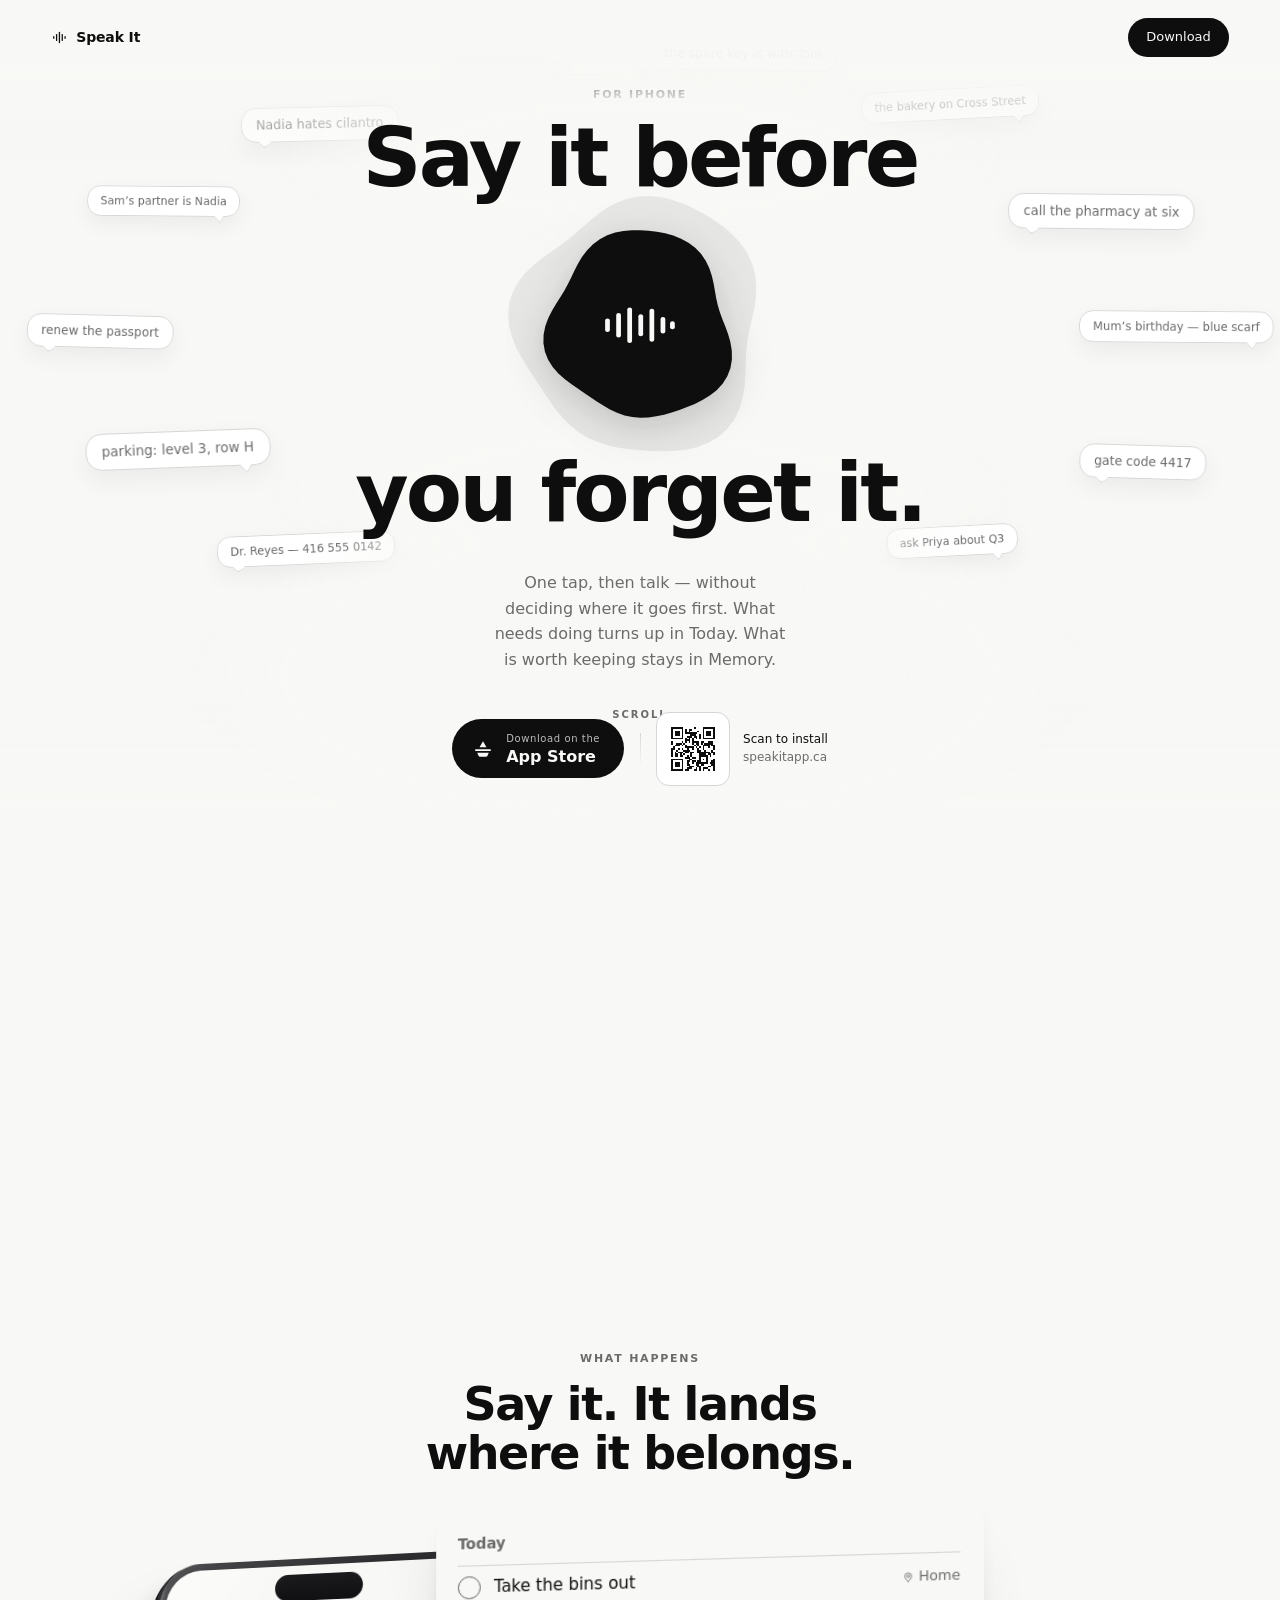
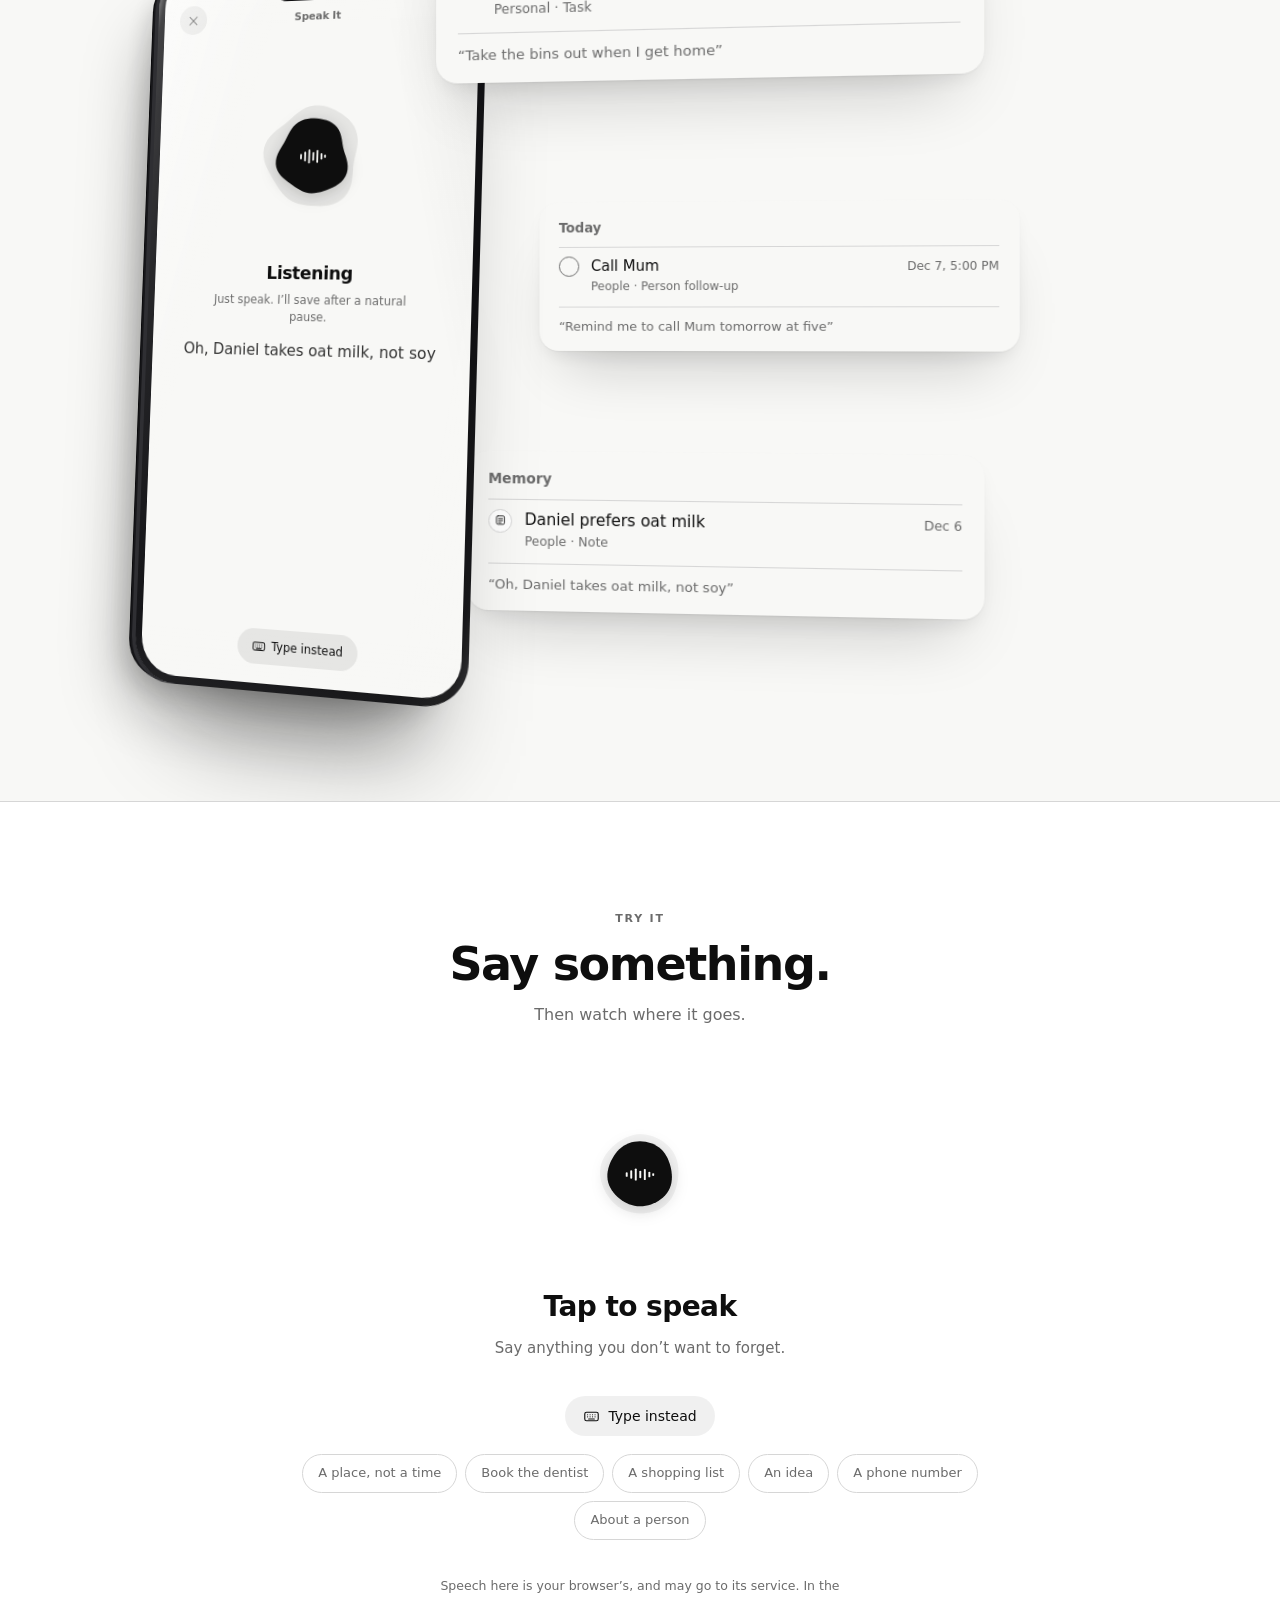
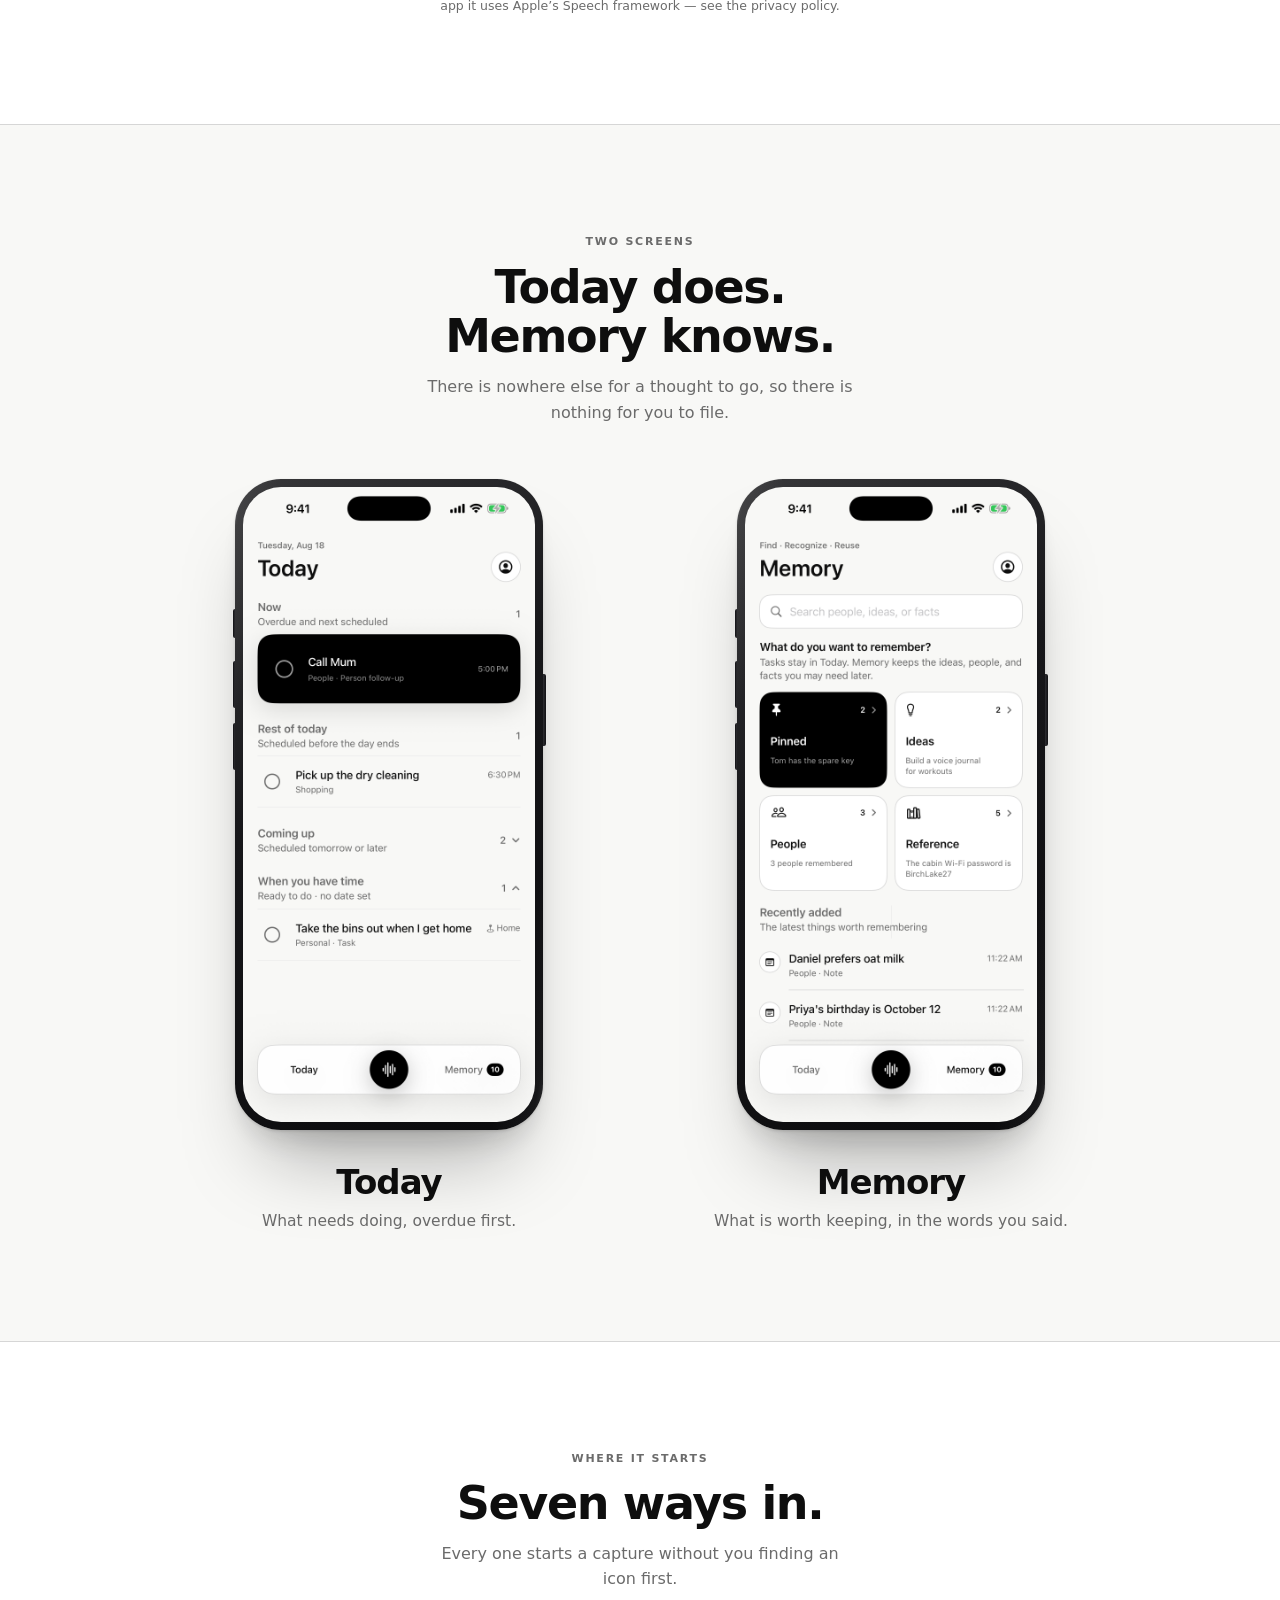
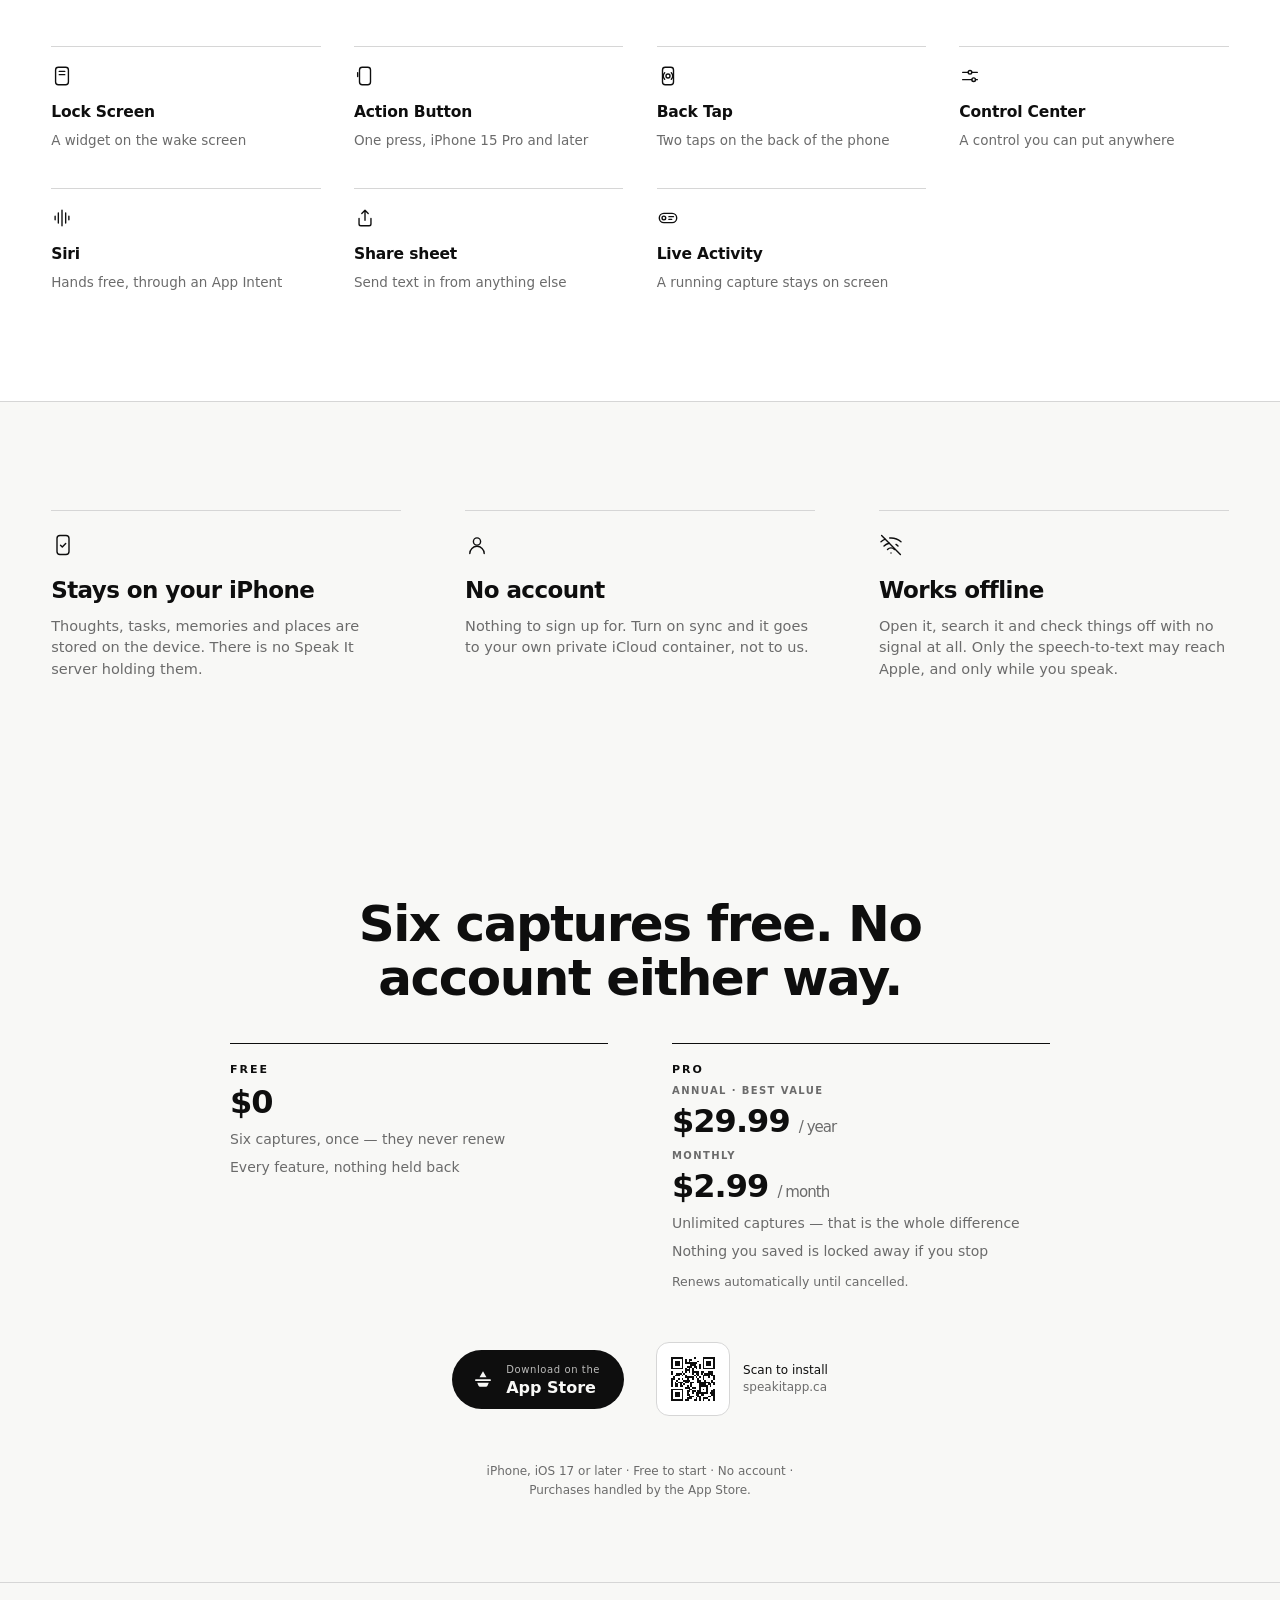
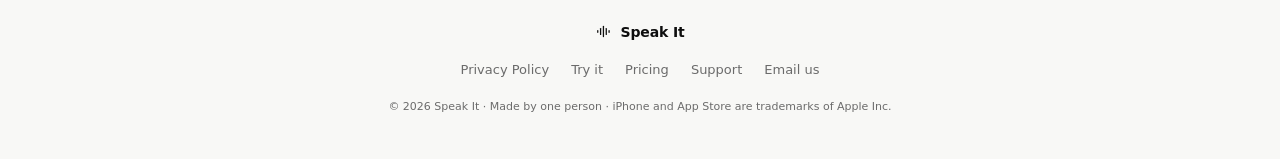
==== commit cbf341b7: "Match the site to the app: 6 free captures, real prices, Ink drop - Free tier says six captures (Fre" ====
--- a/index.html
+++ b/index.html
@@ -13,6 +13,14 @@
 <meta property="og:title" content="Speak It — Say it before you forget it.">
 <meta property="og:description" content="Say it in your own words. What needs doing goes to Today, what is worth keeping goes to Memory, and your original words stay put.">
 <meta property="og:type" content="website">
+<!-- The link preview iMessage, Slack and X draw. The opening's finished frame
+     at 1200×630; bump the suffix if it is ever re-shot, for the same cache
+     reason the app screenshots carry one. -->
+<meta property="og:image" content="https://speakitapp.ca/assets/img/og-v1.png">
+<meta property="og:image:width" content="1200">
+<meta property="og:image:height" content="630">
+<meta property="og:image:alt" content="Speak It: Say it before you forget it.">
+<meta name="twitter:card" content="summary_large_image">
 <link rel="icon" href="assets/img/favicon.svg" type="image/svg+xml">
 <link rel="stylesheet" href="assets/stage.css">
 </head>
@@ -395,6 +403,7 @@
           <div class="demo__chips">
             <button class="chip" type="button" data-demo-example="Take the bins out when I get home">A place, not a time</button>
             <button class="chip" type="button" data-demo-example="Remind me to book the dentist before the 20th">Book the dentist</button>
+            <button class="chip" type="button" data-demo-example="When I go to Costco, buy milk, eggs, and toothpaste">A shopping list</button>
             <button class="chip" type="button" data-demo-example="Idea — let people search by the words they actually said">An idea</button>
             <button class="chip" type="button" data-demo-example="Dr. Reyes at the clinic is on 416 555 0142">A phone number</button>
             <button class="chip" type="button" data-demo-example="Sam's partner is called Nadia and they hate cilantro">About a person</button>
@@ -405,8 +414,8 @@
           <div class="verdict__side">
             <p class="eyebrow">What lands in the app</p>
             <div class="approw">
-              <p class="approw__head"><span data-out-section>Now</span><span>1</span></p>
-              <div class="approw__row">
+              <p class="approw__head"><span data-out-section>Now</span><span data-out-count>1</span></p>
+              <div class="approw__row" data-out-row>
                 <span class="approw__check" data-out-check></span>
                 <span class="approw__body">
                   <span class="approw__title" data-out-title></span>
@@ -617,50 +626,46 @@
   <!-- ————————————————————————————— The offer ————————————————————————————— -->
   <section class="finale" id="get">
     <div class="finale__inner">
-      <h2 class="finale__title reveal" data-words>Ten captures free. No account either way.</h2>
-      <p class="finale__lede reveal" data-sale-only hidden>Pro is half price while Speak It launches.</p>
+      <h2 class="finale__title reveal" data-words>Six captures free. No account either way.</h2>
+      <p class="finale__lede reveal" data-sale-only hidden>Annual Pro is half price until October 22.</p>
 
       <div class="plans">
         <div class="plan reveal">
           <h3 class="plan__name">Free</h3>
           <p class="plan__price">$0</p>
           <ul class="plan__list">
-            <li>Ten captures, once — they never renew</li>
+            <li>Six captures, once — they never renew</li>
             <li>Every feature, nothing held back</li>
           </ul>
         </div>
 
         <div class="plan plan--pro reveal">
-          <h3 class="plan__name">
-            Pro
-            <span class="plan__tag" data-sale-only hidden>50% off at launch</span>
-          </h3>
+          <h3 class="plan__name">Pro</h3>
           <div class="plan__prices">
-            <!-- Both plans carry the launch discount. Each price is written
-                 three ways — the regular price struck through, the sale price,
-                 and the regular price on its own — and stage.js shows the pair
-                 that matches `SUMMER_SALE_ENABLED`, so ending the sale is one
-                 flag and not four edits. -->
+            <!-- Only annual carries the launch discount; monthly is never
+                 discounted, exactly as the in-app sheet shows it. The annual
+                 price is written three ways — the regular price struck through,
+                 the sale price, and the regular price on its own — and stage.js
+                 shows the pair that matches the sale window, so the page stops
+                 printing the discount the moment the app does. -->
             <p class="plan__price">
-              <span class="plan__billing">Monthly</span>
-              <s class="plan__was" data-sale-only hidden>$3.99</s>
-              <span data-sale-price>$1.99</span>
-              <span data-after-sale hidden>$3.99</span>
-              <span class="plan__period">/ month</span>
-            </p>
-            <p class="plan__price">
-              <span class="plan__billing">Annual · Best value</span>
+              <span class="plan__billing">Annual · Best value <span class="plan__tag" data-sale-only hidden>Half price until Oct 22</span></span>
               <s class="plan__was" data-sale-only hidden>$29.99</s>
               <span data-sale-price>$14.99</span>
               <span data-after-sale hidden>$29.99</span>
               <span class="plan__period">/ year</span>
             </p>
+            <p class="plan__price">
+              <span class="plan__billing">Monthly</span>
+              <span>$2.99</span>
+              <span class="plan__period">/ month</span>
+            </p>
           </div>
           <ul class="plan__list">
             <li>Unlimited captures — that is the whole difference</li>
             <li>Nothing you saved is locked away if you stop</li>
           </ul>
-          <p class="plan__note" data-sale-only hidden>US pricing. Regularly $3.99 a month or $29.99 a year; the launch price holds as long as the subscription does.</p>
+          <p class="plan__note" data-sale-only hidden>US pricing. Annual is regularly $29.99 a year; the $14.99 launch price runs until October 22, 2026.</p>
           <p class="plan__note">Renews automatically until cancelled.</p>
         </div>
       </div>
@@ -669,7 +674,7 @@
         <p class="eyebrow">Invite a friend</p>
         <h3>Give a month. Get a month.</h3>
         <p>Your friend gets one month of Speak It Pro free. After Apple verifies that they joined, you get one too.</p>
-        <p class="plan__note">Create a verified invite from Speak It → Account &amp; Settings → Plan.</p>
+        <p class="plan__note">Create a verified invite from Speak It → Settings → Plan.</p>
       </div>
 
       <div class="get reveal">
--- a/assets/stage.css
+++ b/assets/stage.css
@@ -255,6 +255,33 @@
 @keyframes bar {
   from { transform: scaleY(.4); }
   to   { transform: scaleY(1); }
+}
+
+/* The ink drop. stage.js draws it into `.orb__ink` and marks the orb
+   `orb--ink`; without the script the rings and round core stay as they were,
+   so a page whose script never loaded still shows an indicator. */
+.orb__ink {
+  position: absolute;
+  width: var(--u);
+  height: var(--u);
+  max-width: none;
+  overflow: visible;
+}
+.orb__drop {
+  fill: var(--ink);
+  filter: drop-shadow(0 5px 10px rgb(var(--ink-rgb) / .18));
+}
+.orb__echo { fill: var(--ink); fill-opacity: .06; }
+.orb--ink .orb__ring { visibility: hidden; }
+/* The opening's gap was cut for the rings, which reach well past the core.
+   A drop at the app's proportions would sit small in it, so here the drop
+   and the button it carries are drawn larger together. */
+.stage .orb__ink { width: calc(var(--u) * 1.7); height: calc(var(--u) * 1.7); }
+.stage .orb--ink .orb__core { width: calc(var(--u) * .313 * 1.7); }
+.orb--ink .orb__core,
+.demo.is-listening .orb--ink .orb__core {
+  background: transparent;
+  box-shadow: none;
 }
 
 .orb[data-state="live"] { --ring-a: .5; }
@@ -859,6 +886,13 @@
   grid-template-columns: auto 1fr auto;
   align-items: start;
   gap: 12px;
+}
+/* Rows after the first are the items of a spoken list: the app separates
+   them with its own hairline divider. */
+.approw__row + .approw__row {
+  margin-top: 12px;
+  padding-top: 12px;
+  border-top: 1px solid var(--line);
 }
 /* `Image(systemName: "circle")` at 24pt in `speakMuted` — a full-strength
    ring, not a hairline. Drawn faint, it read as a disabled control. */
@@ -1685,6 +1719,7 @@
   text-transform: uppercase;
   color: var(--muted);
 }
+.plan__billing .plan__tag { margin-left: 8px; vertical-align: 1px; }
 .plan__was {
   font-size: 20px;
   font-weight: 400;
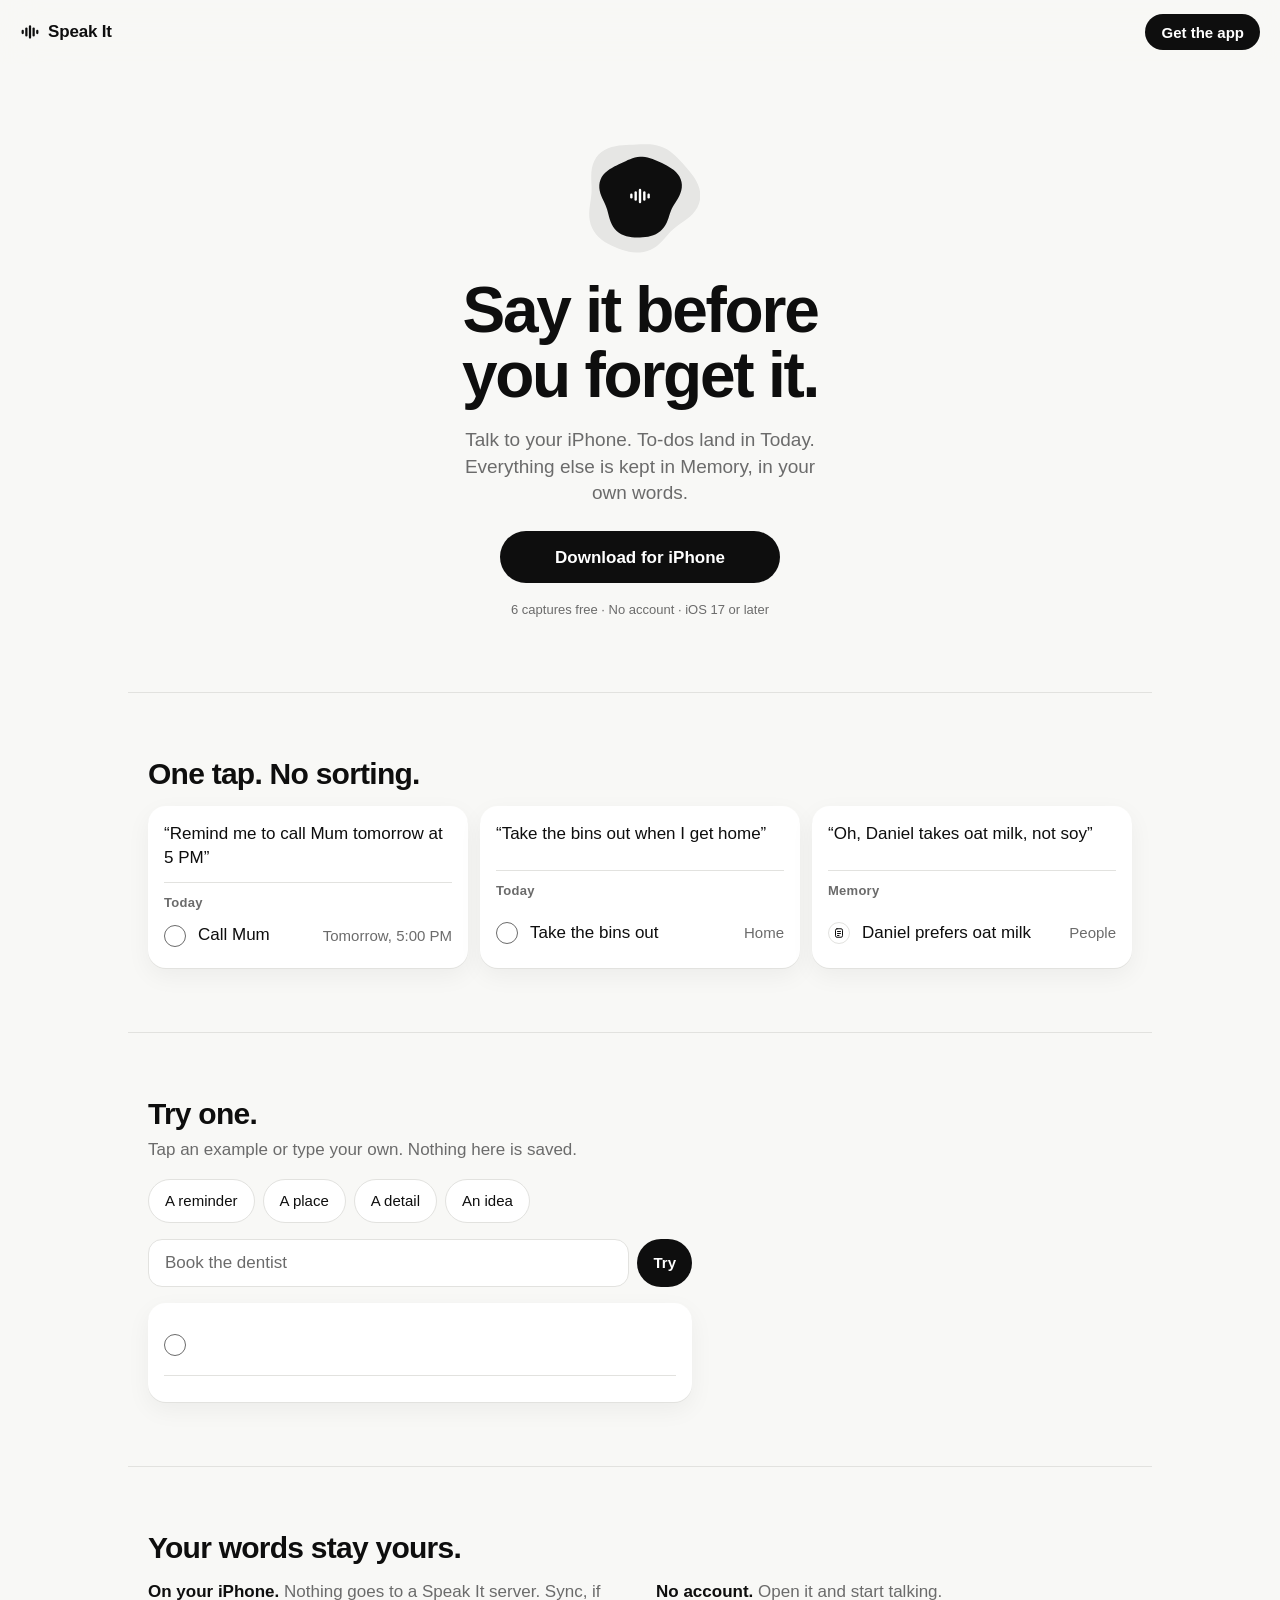
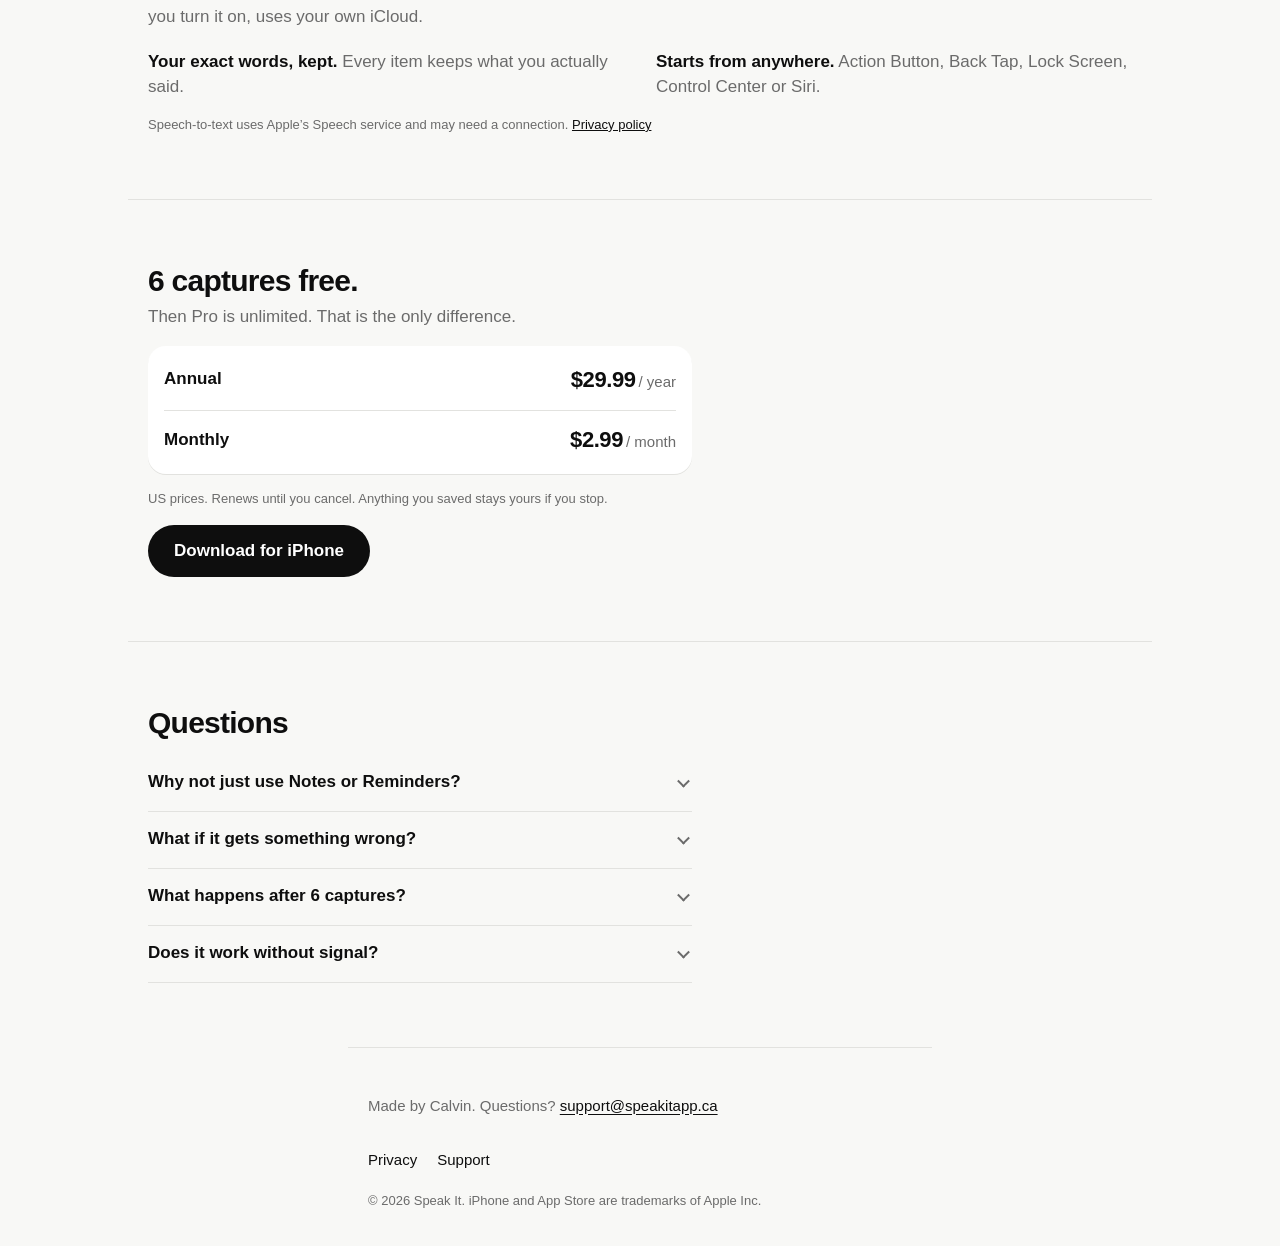
==== commit a120bb1b: "Rebuild the page for iPhone: shorter, light and dark, one script The page is now written for a 390pt" ====
--- a/index.html
+++ b/index.html
@@ -2,732 +2,157 @@
 <html lang="en">
 <head>
 <meta charset="utf-8">
-<!-- viewport-fit=cover so the page paints edge to edge on a notched iPhone; every
-     horizontal padding on the page goes through --gutter, which takes the safe
-     area into account, so nothing lands under the island or the rounded corners. -->
+<!-- viewport-fit=cover so the page paints edge to edge on a notched iPhone;
+     every horizontal padding goes through --gutter, which adds the safe area. -->
 <meta name="viewport" content="width=device-width, initial-scale=1, viewport-fit=cover">
-<title>Speak It — Say it before you forget it.</title>
-<meta name="description" content="Speak It is an iPhone app for thoughts you have not sorted yet. Say it in your own words: what needs doing goes to Today, what is worth keeping goes to Memory, and the original stays exactly as you said it.">
-<meta name="color-scheme" content="light">
-<meta name="theme-color" content="#F8F8F6">
-<meta property="og:title" content="Speak It — Say it before you forget it.">
-<meta property="og:description" content="Say it in your own words. What needs doing goes to Today, what is worth keeping goes to Memory, and your original words stay put.">
+<title>Speak It: Say it before you forget it.</title>
+<meta name="description" content="Say a thought out loud. Speak It puts tasks in Today and keeps the rest in Memory, in your own words. For iPhone. 6 captures free.">
+<meta name="color-scheme" content="light dark">
+<meta name="theme-color" content="#F8F8F6" media="(prefers-color-scheme: light)">
+<meta name="theme-color" content="#090909" media="(prefers-color-scheme: dark)">
+<!-- The verified App Store listing, e.g. https://apps.apple.com/app/speak-it/id1234567890.
+     Empty until it exists; every Download button reads it (assets/home.js). -->
+<meta name="speak-it-app-store-url" content="">
+<!-- Add Safari's own Download/Open banner the day the listing exists:
+     <meta name="apple-itunes-app" content="app-id=NUMERIC_APPLE_ID"> -->
+<meta property="og:title" content="Speak It: Say it before you forget it.">
+<meta property="og:description" content="Say it in your own words. What needs doing goes to Today. What is worth keeping goes to Memory.">
 <meta property="og:type" content="website">
-<!-- The link preview iMessage, Slack and X draw. The opening's finished frame
-     at 1200×630; bump the suffix if it is ever re-shot, for the same cache
-     reason the app screenshots carry one. -->
-<meta property="og:image" content="https://speakitapp.ca/assets/img/og-v1.png">
+<meta property="og:image" content="https://speakitapp.ca/assets/img/og-v2.png">
 <meta property="og:image:width" content="1200">
 <meta property="og:image:height" content="630">
 <meta property="og:image:alt" content="Speak It: Say it before you forget it.">
 <meta name="twitter:card" content="summary_large_image">
 <link rel="icon" href="assets/img/favicon.svg" type="image/svg+xml">
-<link rel="stylesheet" href="assets/stage.css">
+<link rel="stylesheet" href="assets/home.css?v=20261019">
 </head>
 <body>
+<a class="skip" href="#main">Skip to content</a>
 
-<a class="skip-link" href="#main">Skip to content</a>
-
-<header class="topbar">
-  <a class="wordmark" href="#top">
-    <svg class="wordmark__glyph" viewBox="0 0 24 24" aria-hidden="true" focusable="false">
-      <g fill="currentColor">
-        <rect x="3"  y="10" width="1.8" height="4"  rx=".9"/>
-        <rect x="7"  y="7"  width="1.8" height="10" rx=".9"/>
-        <rect x="11" y="4"  width="1.8" height="16" rx=".9"/>
-        <rect x="15" y="7"  width="1.8" height="10" rx=".9"/>
-        <rect x="19" y="10" width="1.8" height="4"  rx=".9"/>
-      </g>
-    </svg>
+<header class="bar">
+  <a class="mark" href="#top" aria-label="Speak It, back to top">
+    <svg viewBox="0 0 24 24" aria-hidden="true" focusable="false"><g fill="currentColor">
+      <rect x="1.9" y="9.4" width="2.7" height="5.2" rx="1.35"/><rect x="6.3" y="6.5" width="2.7" height="11" rx="1.35"/>
+      <rect x="10.65" y="4" width="2.7" height="16" rx="1.35"/><rect x="15" y="6.5" width="2.7" height="11" rx="1.35"/>
+      <rect x="19.4" y="9.4" width="2.7" height="5.2" rx="1.35"/></g></svg>
     <span>Speak It</span>
   </a>
-
-  <a class="topbar__cta" href="#get" data-download-open>Download</a>
-  <span class="topbar__progress" aria-hidden="true"></span>
+  <a class="pill pill--small" href="#get" data-acquire>Get the app</a>
 </header>
-
-<!-- The download sheet. The bar's Download opens this instead of scrolling to
-     the offer: a QR to scan from a computer, or a button that opens the App
-     Store, on one dimmed layer over the page. It is a native <dialog>, so it
-     is modal, traps focus and closes on Escape without any script for that;
-     stage.js opens it and closes it on a backdrop click. Without JS, or on a
-     browser without showModal(), the link still goes to #get. On a phone the
-     QR half is dropped — a phone cannot scan itself — leaving the button. -->
-<dialog class="dl" data-download aria-labelledby="dl-title">
-  <!-- outside .dl__inner: that block is translated, which would make it the
-       containing block for a fixed button and pin the × to the block's corner
-       instead of the screen's -->
-  <button class="dl__close" type="button" data-download-close aria-label="Close">
-    <svg viewBox="0 0 24 24" aria-hidden="true" focusable="false" fill="none" stroke="currentColor" stroke-width="1.8" stroke-linecap="round">
-      <path d="M6 6l12 12M18 6 6 18"/>
-    </svg>
-  </button>
-  <div class="dl__inner">
-    <h2 class="u-sr" id="dl-title">Download Speak It</h2>
-
-    <div class="dl__side dl__side--qr">
-      <p class="dl__label">Scan the QR code:</p>
-      <img class="dl__qr" src="assets/img/qr.svg" alt="QR code that opens the Speak It download page" width="300" height="300">
-    </div>
-
-    <span class="dl__rule" aria-hidden="true"></span>
-
-    <div class="dl__side">
-      <p class="dl__label">Open in App Store:</p>
-      <a class="dl__btn" data-appstore href="#" rel="noopener">Open App Store</a>
-    </div>
-  </div>
-</dialog>
-
-<!-- The app's own listening indicator. It is held over the gap in the headline
-     for the length of the opening and fades out as the last thought goes into
-     it; stage.js drives ring spread, core scale and bar amplitude. -->
-<div class="stage" data-stage aria-hidden="true">
-  <div class="orb" data-orb data-state="live">
-    <span class="orb__halo"></span>
-    <span class="orb__ring" style="--i:0"></span>
-    <span class="orb__ring" style="--i:1"></span>
-    <span class="orb__ring" style="--i:2"></span>
-    <span class="orb__core">
-      <svg class="orb__wave" viewBox="0 0 44 30" focusable="false">
-        <g fill="#F8F8F6">
-          <rect x="0"  y="10" width="3" height="10" rx="1.5" style="--t:1.30s;--d:-.20s"/>
-          <rect x="7"  y="6"  width="3" height="18" rx="1.5" style="--t:1.05s;--d:-.55s"/>
-          <rect x="14" y="2"  width="3" height="26" rx="1.5" style="--t:.86s;--d:-.10s"/>
-          <rect x="21" y="7"  width="3" height="16" rx="1.5" style="--t:1.18s;--d:-.75s"/>
-          <rect x="28" y="3"  width="3" height="24" rx="1.5" style="--t:.94s;--d:-.35s"/>
-          <rect x="35" y="9"  width="3" height="12" rx="1.5" style="--t:1.22s;--d:-.62s"/>
-          <rect x="41" y="12" width="3" height="6"  rx="1.5" style="--t:1.40s;--d:-.05s"/>
-        </g>
-      </svg>
-    </span>
-  </div>
-</div>
 
 <main id="main">
 
-  <!-- ——————————————————————————————— Opening ———————————————————————————————
-       The headline and the indicator are here from the first frame. A day's
-       worth of spoken thoughts scatters out of the indicator on arrival,
-       turning as it goes; scrolling draws every one of them back in, and the
-       download block takes the scroll hint's place under the standfirst.
+  <!-- The whole pitch fits the first screen of an iPhone SE (375×667): what it
+       is, what to do, and the button. Nothing here waits on script. -->
+  <section class="hero" id="top">
+    <canvas class="drop" data-drop width="120" height="120" aria-hidden="true"></canvas>
+    <h1>Say it before you forget it.</h1>
+    <p class="lede">Talk to your iPhone. To-dos land in Today. Everything else is kept in Memory, in your own words.</p>
+    <a class="pill" href="#get" data-acquire>
+      Download for iPhone
+    </a>
+    <p class="fine">6 captures free · No account · iOS 17 or later</p>
+  </section>
 
-       `--a` is where a bubble settles, `--rr` nudges it in or out, `--s` is its
-       size, and `--i` is its place in the stagger. stage.js owns the rest.
-       ——————————————————————————————————————————————————————————————————— -->
-  <section class="opening" id="top" data-opening>
-    <div class="opening__pin">
-
-      <div class="field" data-field aria-hidden="true">
-        <p class="bubble"           style="--a:6deg;--rr:1.00;--s:.96;--i:3"><span>call the pharmacy at six</span></p>
-        <p class="bubble bubble--r" style="--a:32deg;--rr:1.06;--s:.86;--i:9"><span>Mum’s birthday — blue scarf</span></p>
-        <p class="bubble"           style="--a:57deg;--rr:1.09;--s:.92;--i:1"><span>gate code 4417</span></p>
-        <p class="bubble bubble--r" style="--a:83deg;--rr:1.02;--s:.82;--i:12"><span>ask Priya about Q3</span></p>
-        <p class="bubble"           style="--a:108deg;--rr:1.00;--s:.98;--i:6"><span>book the dentist</span></p>
-        <p class="bubble bubble--r" style="--a:134deg;--rr:1.07;--s:.88;--i:0"><span>bins out when I get home</span></p>
-        <p class="bubble"           style="--a:159deg;--rr:1.04;--s:.84;--i:10"><span>Dr. Reyes — 416 555 0142</span></p>
-        <p class="bubble bubble--r" style="--a:185deg;--rr:1.00;--s:1.00;--i:4"><span>parking: level 3, row H</span></p>
-        <p class="bubble"           style="--a:210deg;--rr:1.06;--s:.90;--i:13"><span>renew the passport</span></p>
-        <p class="bubble bubble--r" style="--a:236deg;--rr:1.02;--s:.82;--i:7"><span>Sam’s partner is Nadia</span></p>
-        <p class="bubble"           style="--a:261deg;--rr:1.00;--s:.94;--i:2"><span>Nadia hates cilantro</span></p>
-        <p class="bubble bubble--r" style="--a:287deg;--rr:1.07;--s:.86;--i:11"><span>flight lands at 9:40</span></p>
-        <p class="bubble"           style="--a:312deg;--rr:1.03;--s:.92;--i:5"><span>the spare key is with Tom</span></p>
-        <p class="bubble bubble--r" style="--a:338deg;--rr:1.01;--s:.84;--i:8"><span>the bakery on Cross Street</span></p>
-      </div>
-
-      <div class="opening__edge opening__edge--top" aria-hidden="true"></div>
-      <div class="opening__edge opening__edge--bottom" aria-hidden="true"></div>
-
-      <p class="eyebrow opening__eyebrow">For iPhone</p>
-
-      <!-- One centred stack. The standfirst and the download block are in the
-           flow under the headline rather than pinned to the foot of the
-           screen, so they can never be overlapped by it; stage.js moves the
-           indicator to sit in the gap instead of the other way round. -->
-      <div class="hero">
-        <h1 class="hero__title">
-          <span class="hero__line">Say it before</span>
-          <span class="hero__gap" data-gap aria-hidden="true"></span>
-          <span class="hero__line">you forget it.</span>
-        </h1>
-
-        <div class="hero__foot">
-          <!-- The three questions a hero has to answer, in one sentence: what
-               it is, what you do, and why it is not the Reminders app. The
-               third is carried by "without deciding where it goes first" —
-               every other app on the phone makes you pick the app before you
-               are allowed to say the thing. -->
-          <p class="hero__sub">
-            One tap, then talk — without deciding where it goes first. What needs
-            doing turns up in Today. What is worth keeping stays in Memory.
-          </p>
-
-          <div class="hero__slot">
-            <span class="hint" aria-hidden="true">
-              <span>Scroll</span>
-              <span class="hint__rule"></span>
-            </span>
-
-            <div class="hero__get get" data-hero-get>
-              <a class="appstore" data-appstore href="#" rel="noopener">
-                <svg class="appstore__glyph" viewBox="0 0 24 24" aria-hidden="true" focusable="false">
-                  <path fill="currentColor" d="M12 3.6 8.2 10.2h7.6L12 3.6ZM4.2 12.4h15.6a.9.9 0 0 1 0 1.8H4.2a.9.9 0 0 1 0-1.8Zm1.5 3.6h12.6l-1.4 3.3a1.8 1.8 0 0 1-1.7 1.1H8.8a1.8 1.8 0 0 1-1.7-1.1L5.7 16Z"/>
-                </svg>
-                <span class="appstore__text">
-                  <span class="appstore__small">Download on the</span>
-                  <span class="appstore__big">App Store</span>
-                </span>
-              </a>
-
-              <div class="qr">
-                <img src="assets/img/qr.svg" alt="QR code that opens the Speak It download page" width="74" height="74">
-                <span class="qr__label"><b>Scan to install</b><span data-appstore-url></span></span>
-              </div>
-            </div>
-          </div>
-        </div>
-      </div>
-
+  <!-- One capture, three outcomes, drawn in the app's own row style. Drawn
+       rather than screenshotted so it can never go stale against the app. -->
+  <section class="block" aria-labelledby="how-title">
+    <h2 id="how-title">One tap. No sorting.</h2>
+    <div class="lands">
+      <figure class="land">
+        <blockquote>“Remind me to call Mum tomorrow at 5 PM”</blockquote>
+        <figcaption>
+          <span class="where">Today</span>
+          <span class="row"><span class="tick" aria-hidden="true"></span><b>Call Mum</b><time data-tomorrow>Tomorrow, 5:00 PM</time></span>
+        </figcaption>
+      </figure>
+      <figure class="land">
+        <blockquote>“Take the bins out when I get home”</blockquote>
+        <figcaption>
+          <span class="where">Today</span>
+          <span class="row"><span class="tick" aria-hidden="true"></span><b>Take the bins out</b><time>Home</time></span>
+        </figcaption>
+      </figure>
+      <figure class="land">
+        <blockquote>“Oh, Daniel takes oat milk, not soy”</blockquote>
+        <figcaption>
+          <span class="where">Memory</span>
+          <span class="row"><span class="note" aria-hidden="true"></span><b>Daniel prefers oat milk</b><time>People</time></span>
+        </figcaption>
+      </figure>
     </div>
   </section>
 
-  <!-- ————————————————————————————— What happens ——————————————————————————
-       Three thoughts said into one capture, and the three different things
-       they turn into.
-
-       Each result is one object rather than four: a slab of the app's own
-       background carrying the app's section header, the app's row, and — under
-       a hairline — the sentence that produced it. That last line is the
-       original wording, kept where the app keeps it. An earlier version put the
-       quote in a separate speech bubble above a white card with its own border,
-       a tail, a connecting thread and an explanatory footnote: five bordered
-       pieces per thought, four of which do not exist anywhere in the app.
-
-       Every group is authored with where it sits (`--x`, `--y`, `--w`, `--z`)
-       and where it flies in from (`--fx`, `--fy`, `--fz`) — the second is the
-       offset back to the phone's transcript line, so each sentence converges on
-       the exact words it left. `--i` is its place in the sequence.
-       ——————————————————————————————————————————————————————————————————— -->
-  <section class="section emerge" id="how" data-emerge>
-    <div class="shell">
-      <header class="section__head section__head--centre reveal">
-        <p class="eyebrow">What happens</p>
-        <h2 class="section__title" data-words>Say it. It lands where it belongs.</h2>
-      </header>
-
-      <div class="scene" data-scene>
-        <span class="scene__ground" aria-hidden="true"></span>
-
-        <!-- the phone, and the capture screen inside it -->
-        <div class="tilt" aria-hidden="true">
-          <span class="tilt__btn tilt__btn--action"></span>
-          <span class="tilt__btn tilt__btn--up"></span>
-          <span class="tilt__btn tilt__btn--down"></span>
-
-          <div class="tilt__body">
-            <div class="tilt__screen">
-              <span class="tilt__island"></span>
-
-              <p class="cap__bar"><span class="cap__x"></span><span class="cap__word">Speak It</span></p>
-
-              <span class="cap__flare"></span>
-              <span class="orb cap__orb" data-state="live">
-                <span class="orb__ring" style="--i:0"></span>
-                <span class="orb__ring" style="--i:1"></span>
-                <span class="orb__ring" style="--i:2"></span>
-                <span class="orb__core">
-                  <svg class="orb__wave" viewBox="0 0 44 30" focusable="false">
-                    <g fill="#F8F8F6">
-                      <rect x="0"  y="10" width="3" height="10" rx="1.5" style="--t:1.30s;--d:-.20s"/>
-                      <rect x="7"  y="6"  width="3" height="18" rx="1.5" style="--t:1.05s;--d:-.55s"/>
-                      <rect x="14" y="2"  width="3" height="26" rx="1.5" style="--t:.86s;--d:-.10s"/>
-                      <rect x="21" y="7"  width="3" height="16" rx="1.5" style="--t:1.18s;--d:-.75s"/>
-                      <rect x="28" y="3"  width="3" height="24" rx="1.5" style="--t:.94s;--d:-.35s"/>
-                      <rect x="35" y="9"  width="3" height="12" rx="1.5" style="--t:1.22s;--d:-.62s"/>
-                      <rect x="41" y="12" width="3" height="6"  rx="1.5" style="--t:1.40s;--d:-.05s"/>
-                    </g>
-                  </svg>
-                </span>
-              </span>
-
-              <p class="cap__state">Listening</p>
-              <p class="cap__hint">Just speak. I’ll save after a natural pause.</p>
-
-              <p class="cap__live">
-                <span>Take the bins out when I get home</span>
-                <span>Remind me to call Mum tomorrow at five</span>
-                <span>Oh, Daniel takes oat milk, not soy</span>
-              </p>
-
-              <p class="cap__type">
-                <svg viewBox="0 0 24 24" aria-hidden="true" focusable="false" fill="none" stroke="currentColor" stroke-width="1.6" stroke-linecap="round">
-                  <rect x="2.5" y="6" width="19" height="12" rx="2.5"/>
-                  <path d="M6.5 9.5h.01M10 9.5h.01M13.5 9.5h.01M17 9.5h.01M6.5 12.5h.01M10 12.5h.01M13.5 12.5h.01M17 12.5h.01M8 15.5h8"/>
-                </svg>
-                Type instead
-              </p>
-
-              <span class="tilt__glass" aria-hidden="true"></span>
-            </div>
-          </div>
-        </div>
-
-        <!-- 1 · a place, not a time -->
-        <article class="emit emit--a">
-          <span class="emit__sheet" aria-hidden="true"></span>
-          <div class="emit__app">
-            <p class="emit__where">Today</p>
-            <div class="approw">
-              <div class="approw__row">
-                <span class="approw__check"></span>
-                <span class="approw__body">
-                  <span class="approw__title">Take the bins out</span>
-                  <span class="approw__meta">Personal · Task</span>
-                </span>
-                <span class="approw__time">
-                  <svg class="approw__pin" viewBox="0 0 24 24" aria-hidden="true" focusable="false" fill="none" stroke="currentColor" stroke-width="1.7" stroke-linecap="round" stroke-linejoin="round">
-                    <path d="M12 21c4.2-4.6 6.3-7.9 6.3-10.5a6.3 6.3 0 1 0-12.6 0C5.7 13.1 7.8 16.4 12 21Z"/><circle cx="12" cy="10.3" r="2.3"/>
-                  </svg>
-                  Home
-                </span>
-              </div>
-            </div>
-          </div>
-          <p class="emit__said"><span>“Take the bins out when I get home”</span></p>
-        </article>
-
-        <!-- 2 · a time you spoke rather than picked -->
-        <article class="emit emit--b">
-          <span class="emit__sheet" aria-hidden="true"></span>
-          <div class="emit__app">
-            <p class="emit__where">Today</p>
-            <div class="approw">
-              <div class="approw__row">
-                <span class="approw__check"></span>
-                <span class="approw__body">
-                  <span class="approw__title">Call Mum</span>
-                  <span class="approw__meta">People · Person follow-up</span>
-                </span>
-                <span class="approw__time" data-tomorrow>Aug 18, 5:00 PM</span>
-              </div>
-            </div>
-          </div>
-          <p class="emit__said"><span>“Remind me to call Mum tomorrow at five”</span></p>
-        </article>
-
-        <!-- 3 · nothing to do, worth keeping -->
-        <article class="emit emit--c">
-          <span class="emit__sheet" aria-hidden="true"></span>
-          <div class="emit__app">
-            <p class="emit__where">Memory</p>
-            <div class="approw">
-              <div class="approw__row">
-                <span class="approw__mark">
-                  <svg viewBox="0 0 24 24" fill="none" stroke="currentColor" stroke-width="1.7" stroke-linecap="round">
-                    <rect x="4" y="3.5" width="16" height="17" rx="3"/><path d="M8 9h8M8 13h8M8 17h5"/>
-                  </svg>
-                </span>
-                <span class="approw__body">
-                  <span class="approw__title">Daniel prefers oat milk</span>
-                  <span class="approw__meta">People · Note</span>
-                </span>
-                <span class="approw__time" data-today-date>Aug 17</span>
-              </div>
-            </div>
-          </div>
-          <p class="emit__said"><span>“Oh, Daniel takes oat milk, not soy”</span></p>
-        </article>
-      </div>
+  <section class="block" id="try" aria-labelledby="try-title">
+    <h2 id="try-title">Try one.</h2>
+    <p class="sub">Tap an example or type your own. Nothing here is saved.</p>
+    <div class="chips">
+      <button class="chip" type="button" data-example="Call the dentist tomorrow at 9 AM">A reminder</button>
+      <button class="chip" type="button" data-example="Take the bins out when I get home">A place</button>
+      <button class="chip" type="button" data-example="Gate code is 4417">A detail</button>
+      <button class="chip" type="button" data-example="Idea: a walk after every long call">An idea</button>
     </div>
+    <form class="ask" data-form>
+      <label class="sr" for="thought">Type a thought</label>
+      <input id="thought" name="thought" type="text" autocomplete="off" enterkeyhint="done" placeholder="Book the dentist" maxlength="240">
+      <button class="pill pill--small" type="submit">Try</button>
+    </form>
+    <output class="result" data-result hidden>
+      <span class="where" data-where></span>
+      <span class="row"><span class="tick" data-mark aria-hidden="true"></span><b data-title></b><time data-detail></time></span>
+      <span class="why" data-why></span>
+    </output>
+    <noscript><p class="sub">The preview needs JavaScript.</p></noscript>
   </section>
 
-  <!-- —————————————————————————————— The demo —————————————————————————————
-       The app's capture screen, running in the page: the same indicator, the
-       same two lines, the same "Type instead" escape hatch.
-       ——————————————————————————————————————————————————————————————————— -->
-  <section class="section section--tint" id="try">
-    <div class="shell">
-      <header class="section__head section__head--centre reveal">
-        <p class="eyebrow">Try it</p>
-        <h2 class="section__title" data-words>Say something.</h2>
-        <p class="section__sub">Then watch where it goes.</p>
-      </header>
-
-      <div class="demo reveal" data-demo>
-        <div class="demo__stage">
-          <button class="mic" type="button" data-mic>
-            <span class="orb" data-mic-orb data-state="calm" aria-hidden="true">
-              <span class="orb__ring" style="--i:0"></span>
-              <span class="orb__ring" style="--i:1"></span>
-              <span class="orb__ring" style="--i:2"></span>
-              <span class="orb__core">
-                <svg class="orb__wave" viewBox="0 0 44 30" focusable="false">
-                  <g fill="#F8F8F6">
-                    <rect x="0"  y="10" width="3" height="10" rx="1.5" style="--t:1.30s;--d:-.20s"/>
-                    <rect x="7"  y="6"  width="3" height="18" rx="1.5" style="--t:1.05s;--d:-.55s"/>
-                    <rect x="14" y="2"  width="3" height="26" rx="1.5" style="--t:.86s;--d:-.10s"/>
-                    <rect x="21" y="7"  width="3" height="16" rx="1.5" style="--t:1.18s;--d:-.75s"/>
-                    <rect x="28" y="3"  width="3" height="24" rx="1.5" style="--t:.94s;--d:-.35s"/>
-                    <rect x="35" y="9"  width="3" height="12" rx="1.5" style="--t:1.22s;--d:-.62s"/>
-                    <rect x="41" y="12" width="3" height="6"  rx="1.5" style="--t:1.40s;--d:-.05s"/>
-                  </g>
-                </svg>
-              </span>
-            </span>
-            <span class="u-sr" data-mic-label>Start listening</span>
-          </button>
-
-          <p class="demo__state" data-demo-state>Tap to speak</p>
-          <p class="demo__hint" data-demo-hint>Say anything you don’t want to forget.</p>
-          <p class="demo__live" data-demo-live aria-live="polite"></p>
-
-          <div class="demo__actions" data-demo-actions>
-            <button class="ghost" type="button" data-demo-type>
-              <svg viewBox="0 0 24 24" aria-hidden="true" focusable="false" fill="none" stroke="currentColor" stroke-width="1.6" stroke-linecap="round">
-                <rect x="2.5" y="6" width="19" height="12" rx="2.5"/>
-                <path d="M6.5 9.5h.01M10 9.5h.01M13.5 9.5h.01M17 9.5h.01M6.5 12.5h.01M10 12.5h.01M13.5 12.5h.01M17 12.5h.01M8 15.5h8"/>
-              </svg>
-              Type instead
-            </button>
-            <button class="ghost" type="button" data-demo-stop hidden>Done</button>
-          </div>
-
-          <form class="demo__form" data-demo-form hidden>
-            <label class="u-sr" for="demo-input">Type a thought</label>
-            <input class="demo__input" id="demo-input" type="text" autocomplete="off"
-                   placeholder="Remind me to call the pharmacy Thursday at six"
-                   maxlength="140" data-demo-input>
-            <button class="btn btn--solid" type="submit">Capture</button>
-          </form>
-
-          <div class="demo__chips">
-            <button class="chip" type="button" data-demo-example="Take the bins out when I get home">A place, not a time</button>
-            <button class="chip" type="button" data-demo-example="Remind me to book the dentist before the 20th">Book the dentist</button>
-            <button class="chip" type="button" data-demo-example="When I go to Costco, buy milk, eggs, and toothpaste">A shopping list</button>
-            <button class="chip" type="button" data-demo-example="Idea — let people search by the words they actually said">An idea</button>
-            <button class="chip" type="button" data-demo-example="Dr. Reyes at the clinic is on 416 555 0142">A phone number</button>
-            <button class="chip" type="button" data-demo-example="Sam's partner is called Nadia and they hate cilantro">About a person</button>
-          </div>
-        </div>
-
-        <output class="verdict" data-demo-out hidden>
-          <div class="verdict__side">
-            <p class="eyebrow">What lands in the app</p>
-            <div class="approw">
-              <p class="approw__head"><span data-out-section>Now</span><span data-out-count>1</span></p>
-              <div class="approw__row" data-out-row>
-                <span class="approw__check" data-out-check></span>
-                <span class="approw__body">
-                  <span class="approw__title" data-out-title></span>
-                  <span class="approw__meta" data-out-meta></span>
-                </span>
-                <span class="approw__time" data-out-time></span>
-              </div>
-            </div>
-          </div>
-
-          <div class="verdict__side">
-            <div class="verdict__block">
-              <p class="eyebrow">Lands in</p>
-              <p class="verdict__where"><b data-out-dest></b></p>
-              <p class="verdict__why" data-out-why></p>
-            </div>
-            <div class="verdict__block">
-              <p class="eyebrow">Your words, kept</p>
-              <p class="verdict__said" data-out-said></p>
-            </div>
-          </div>
-        </output>
-
-        <p class="demo__note">
-          Speech here is your browser’s, and may go to its service. In the app it
-          uses Apple’s Speech framework — see the <a href="privacy/">privacy policy</a>.
-        </p>
-      </div>
-    </div>
+  <section class="block" aria-labelledby="yours-title">
+    <h2 id="yours-title">Your words stay yours.</h2>
+    <ul class="facts">
+      <li><b>On your iPhone.</b> Nothing goes to a Speak It server. Sync, if you turn it on, uses your own iCloud.</li>
+      <li><b>No account.</b> Open it and start talking.</li>
+      <li><b>Your exact words, kept.</b> Every item keeps what you actually said.</li>
+      <li><b>Starts from anywhere.</b> Action Button, Back Tap, Lock Screen, Control Center or Siri.</li>
+    </ul>
+    <p class="fine fine--left">Speech-to-text uses Apple’s Speech service and may need a connection. <a href="privacy/">Privacy policy</a></p>
   </section>
 
-  <!-- ————————————————————————————— The two screens ————————————————————————
-       The app itself, at size, with one line each. Nothing is drawn on top of
-       these — an earlier version rang the rows with a marker and the rings
-       aged worse than the screenshots did.
-       ——————————————————————————————————————————————————————————————————— -->
-  <section class="section duo" id="screens">
-    <div class="shell">
-      <header class="section__head section__head--centre reveal">
-        <p class="eyebrow">Two screens</p>
-        <h2 class="section__title" data-words>Today does. Memory knows.</h2>
-        <p class="section__sub">There is nowhere else for a thought to go, so there is nothing for you to file.</p>
-      </header>
-
-      <div class="duo__grid">
-        <figure class="duo__item reveal" data-parallax="-1">
-          <div class="phone" aria-hidden="true">
-            <span class="phone__btn phone__btn--action"></span>
-            <span class="phone__btn phone__btn--up"></span>
-            <span class="phone__btn phone__btn--down"></span>
-            <span class="phone__btn phone__btn--power"></span>
-            <div class="phone__screen">
-              <img src="assets/img/01-Today-v2.png" width="1320" height="2868" loading="lazy" decoding="async" alt="">
-            </div>
-          </div>
-          <figcaption class="duo__say">
-            <h3 class="duo__name">Today</h3>
-            <p class="duo__note">What needs doing, overdue first.</p>
-          </figcaption>
-        </figure>
-
-        <figure class="duo__item reveal" data-parallax="1">
-          <div class="phone" aria-hidden="true">
-            <span class="phone__btn phone__btn--action"></span>
-            <span class="phone__btn phone__btn--up"></span>
-            <span class="phone__btn phone__btn--down"></span>
-            <span class="phone__btn phone__btn--power"></span>
-            <div class="phone__screen">
-              <img src="assets/img/02-Memory-v2.png" width="1320" height="2868" loading="lazy" decoding="async" alt="">
-            </div>
-          </div>
-          <figcaption class="duo__say">
-            <h3 class="duo__name">Memory</h3>
-            <p class="duo__note">What is worth keeping, in the words you said.</p>
-          </figcaption>
-        </figure>
-      </div>
-    </div>
+  <section class="block" id="get" aria-labelledby="price-title">
+    <h2 id="price-title">6 captures free.</h2>
+    <p class="sub">Then Pro is unlimited. That is the only difference.</p>
+    <dl class="plans">
+      <div><dt>Annual <span class="tag" data-sale hidden>Half price until Oct 22</span></dt>
+        <dd><s data-sale hidden>$29.99</s> <span data-annual>$29.99</span><small>/ year</small></dd></div>
+      <div><dt>Monthly</dt><dd>$2.99<small>/ month</small></dd></div>
+    </dl>
+    <p class="fine fine--left">US prices. Renews until you cancel. Anything you saved stays yours if you stop.</p>
+    <a class="pill" href="#get" data-acquire>Download for iPhone</a>
   </section>
 
-  <!-- ———————————————————————————— Where it starts ————————————————————————— -->
-  <section class="section section--tint" id="anywhere">
-    <div class="shell">
-      <header class="section__head section__head--centre reveal">
-        <p class="eyebrow">Where it starts</p>
-        <h2 class="section__title" data-words>Seven ways in.</h2>
-        <p class="section__sub">Every one starts a capture without you finding an icon first.</p>
-      </header>
-
-      <ul class="surfaces">
-        <li class="surface reveal">
-          <span class="surface__icon" aria-hidden="true">
-            <svg viewBox="0 0 24 24" fill="none" stroke="currentColor" stroke-width="1.5" stroke-linecap="round" stroke-linejoin="round">
-              <rect x="5" y="2.5" width="14" height="19" rx="3"/><path d="M9 7h6M9 10.5h6"/>
-            </svg>
-          </span>
-          <span class="surface__name">Lock Screen</span>
-          <span class="surface__note">A widget on the wake screen</span>
-        </li>
-        <li class="surface reveal">
-          <span class="surface__icon" aria-hidden="true">
-            <svg viewBox="0 0 24 24" fill="none" stroke="currentColor" stroke-width="1.5" stroke-linecap="round" stroke-linejoin="round">
-              <rect x="6" y="2.5" width="12" height="19" rx="3"/><path d="M4 8.5v4"/>
-            </svg>
-          </span>
-          <span class="surface__name">Action Button</span>
-          <span class="surface__note">One press, iPhone 15 Pro and later</span>
-        </li>
-        <li class="surface reveal">
-          <span class="surface__icon" aria-hidden="true">
-            <svg viewBox="0 0 24 24" fill="none" stroke="currentColor" stroke-width="1.5" stroke-linecap="round" stroke-linejoin="round">
-              <rect x="6" y="2.5" width="12" height="19" rx="3"/><circle cx="12" cy="12" r="2.2"/><path d="M8.4 8.4a5 5 0 0 0 0 7.2M15.6 8.4a5 5 0 0 1 0 7.2"/>
-            </svg>
-          </span>
-          <span class="surface__name">Back Tap</span>
-          <span class="surface__note">Two taps on the back of the phone</span>
-        </li>
-        <li class="surface reveal">
-          <span class="surface__icon" aria-hidden="true">
-            <svg viewBox="0 0 24 24" fill="none" stroke="currentColor" stroke-width="1.5" stroke-linecap="round" stroke-linejoin="round">
-              <path d="M4 8h6M14 8h6M4 16h10M18 16h2"/><circle cx="12" cy="8" r="2"/><circle cx="16" cy="16" r="2"/>
-            </svg>
-          </span>
-          <span class="surface__name">Control Center</span>
-          <span class="surface__note">A control you can put anywhere</span>
-        </li>
-        <li class="surface reveal">
-          <span class="surface__icon" aria-hidden="true">
-            <svg viewBox="0 0 24 24" fill="none" stroke="currentColor" stroke-width="1.5" stroke-linecap="round">
-              <path d="M12 3.5v17M8 6.5v11M16 6.5v11M4.5 10v4M19.5 10v4"/>
-            </svg>
-          </span>
-          <span class="surface__name">Siri</span>
-          <span class="surface__note">Hands free, through an App Intent</span>
-        </li>
-        <li class="surface reveal">
-          <span class="surface__icon" aria-hidden="true">
-            <svg viewBox="0 0 24 24" fill="none" stroke="currentColor" stroke-width="1.5" stroke-linecap="round" stroke-linejoin="round">
-              <path d="M12 3.5v11M8.5 7 12 3.5 15.5 7"/><path d="M5.5 12.5v6a2 2 0 0 0 2 2h9a2 2 0 0 0 2-2v-6"/>
-            </svg>
-          </span>
-          <span class="surface__name">Share sheet</span>
-          <span class="surface__note">Send text in from anything else</span>
-        </li>
-        <li class="surface reveal">
-          <span class="surface__icon" aria-hidden="true">
-            <svg viewBox="0 0 24 24" fill="none" stroke="currentColor" stroke-width="1.5" stroke-linecap="round">
-              <rect x="2.5" y="7" width="19" height="10" rx="5"/><circle cx="7.5" cy="12" r="2"/><path d="M13 10.5h5M13 13.5h3"/>
-            </svg>
-          </span>
-          <span class="surface__name">Live Activity</span>
-          <span class="surface__note">A running capture stays on screen</span>
-        </li>
-      </ul>
-    </div>
-  </section>
-
-  <!-- ————————————————————————————— Your words ————————————————————————————— -->
-  <section class="section" id="privacy">
-    <div class="shell">
-      <ul class="pledge">
-        <li class="pledge__item reveal">
-          <span class="pledge__icon" aria-hidden="true">
-            <svg viewBox="0 0 24 24" fill="none" stroke="currentColor" stroke-width="1.4" stroke-linecap="round" stroke-linejoin="round">
-              <rect x="6" y="2.5" width="12" height="19" rx="3"/><path d="M9.5 12.2l1.8 1.8 3.4-3.6"/>
-            </svg>
-          </span>
-          <span class="pledge__name">Stays on your iPhone</span>
-          <span class="pledge__note">Thoughts, tasks, memories and places are stored on the device. There is no Speak It server holding them.</span>
-        </li>
-        <li class="pledge__item reveal">
-          <span class="pledge__icon" aria-hidden="true">
-            <svg viewBox="0 0 24 24" fill="none" stroke="currentColor" stroke-width="1.4" stroke-linecap="round" stroke-linejoin="round">
-              <circle cx="12" cy="8.5" r="3.6"/><path d="M4.8 20.5a7.2 7.2 0 0 1 14.4 0"/>
-            </svg>
-          </span>
-          <span class="pledge__name">No account</span>
-          <span class="pledge__note">Nothing to sign up for. Turn on sync and it goes to your own private iCloud container, not to us.</span>
-        </li>
-        <li class="pledge__item reveal">
-          <span class="pledge__icon" aria-hidden="true">
-            <svg viewBox="0 0 24 24" fill="none" stroke="currentColor" stroke-width="1.4" stroke-linecap="round" stroke-linejoin="round">
-              <!-- The arcs are drawn already broken around the slash rather than
-                   crossed by it. A continuous fan with a line through it reads as
-                   a scribble at 24px; the gap is what makes it a wifi symbol that
-                   has been switched off. -->
-              <path d="M2 8.8a15 15 0 0 1 4.2-2.6"/>
-              <path d="M22 8.8a15 15 0 0 0-11.3-3.8"/>
-              <path d="M5 12.9a10 10 0 0 1 5.2-2.7"/>
-              <path d="M19 12.9a10 10 0 0 0-2-1.5"/>
-              <path d="M8.5 16.4a5 5 0 0 1 7 0"/>
-              <path d="M12 20h.01"/>
-              <path d="m2.6 2.6 18.8 18.8"/>
-            </svg>
-          </span>
-          <!-- "Works offline", scoped so it stays true. Speech recognition sets
-               `requiresOnDeviceRecognition = false` and lets iOS pick between its
-               local and network recognisers, so a flat no-connection claim would
-               overstate the one part of the app that can reach the network. The
-               privacy page says the same thing at length. -->
-          <span class="pledge__name">Works offline</span>
-          <span class="pledge__note">Open it, search it and check things off with no signal at all. Only the speech-to-text may reach Apple, and only while you speak.</span>
-        </li>
-      </ul>
-    </div>
-  </section>
-
-  <!-- ————————————————————————————— The offer ————————————————————————————— -->
-  <section class="finale" id="get">
-    <div class="finale__inner">
-      <h2 class="finale__title reveal" data-words>Six captures free. No account either way.</h2>
-      <p class="finale__lede reveal" data-sale-only hidden>Annual Pro is half price until October 22.</p>
-
-      <div class="plans">
-        <div class="plan reveal">
-          <h3 class="plan__name">Free</h3>
-          <p class="plan__price">$0</p>
-          <ul class="plan__list">
-            <li>Six captures, once — they never renew</li>
-            <li>Every feature, nothing held back</li>
-          </ul>
-        </div>
-
-        <div class="plan plan--pro reveal">
-          <h3 class="plan__name">Pro</h3>
-          <div class="plan__prices">
-            <!-- Only annual carries the launch discount; monthly is never
-                 discounted, exactly as the in-app sheet shows it. The annual
-                 price is written three ways — the regular price struck through,
-                 the sale price, and the regular price on its own — and stage.js
-                 shows the pair that matches the sale window, so the page stops
-                 printing the discount the moment the app does. -->
-            <p class="plan__price">
-              <span class="plan__billing">Annual · Best value <span class="plan__tag" data-sale-only hidden>Half price until Oct 22</span></span>
-              <s class="plan__was" data-sale-only hidden>$29.99</s>
-              <span data-sale-price>$14.99</span>
-              <span data-after-sale hidden>$29.99</span>
-              <span class="plan__period">/ year</span>
-            </p>
-            <p class="plan__price">
-              <span class="plan__billing">Monthly</span>
-              <span>$2.99</span>
-              <span class="plan__period">/ month</span>
-            </p>
-          </div>
-          <ul class="plan__list">
-            <li>Unlimited captures — that is the whole difference</li>
-            <li>Nothing you saved is locked away if you stop</li>
-          </ul>
-          <p class="plan__note" data-sale-only hidden>US pricing. Annual is regularly $29.99 a year; the $14.99 launch price runs until October 22, 2026.</p>
-          <p class="plan__note">Renews automatically until cancelled.</p>
-        </div>
-      </div>
-
-      <div class="referral-offer reveal" data-referrals hidden>
-        <p class="eyebrow">Invite a friend</p>
-        <h3>Give a month. Get a month.</h3>
-        <p>Your friend gets one month of Speak It Pro free. After Apple verifies that they joined, you get one too.</p>
-        <p class="plan__note">Create a verified invite from Speak It → Settings → Plan.</p>
-      </div>
-
-      <div class="get reveal">
-        <a class="appstore" data-appstore href="#" rel="noopener">
-          <svg class="appstore__glyph" viewBox="0 0 24 24" aria-hidden="true" focusable="false">
-            <path fill="currentColor" d="M12 3.6 8.2 10.2h7.6L12 3.6ZM4.2 12.4h15.6a.9.9 0 0 1 0 1.8H4.2a.9.9 0 0 1 0-1.8Zm1.5 3.6h12.6l-1.4 3.3a1.8 1.8 0 0 1-1.7 1.1H8.8a1.8 1.8 0 0 1-1.7-1.1L5.7 16Z"/>
-          </svg>
-          <span class="appstore__text">
-            <span class="appstore__small">Download on the</span>
-            <span class="appstore__big">App Store</span>
-          </span>
-        </a>
-
-        <div class="qr">
-          <img src="assets/img/qr.svg" alt="QR code that opens the Speak It download page" width="74" height="74">
-          <span class="qr__label"><b>Scan to install</b><span data-appstore-url></span></span>
-        </div>
-      </div>
-
-      <p class="finale__foot reveal">
-        iPhone, iOS 17 or later · Free to start · No account · Purchases handled
-        by the App Store.
-      </p>
+  <section class="block" aria-labelledby="faq-title">
+    <h2 id="faq-title">Questions</h2>
+    <div class="faq">
+      <details><summary>Why not just use Notes or Reminders?</summary><p>You don’t have to choose a list first. Say it, and Speak It decides whether it’s something to do or something to keep.</p></details>
+      <details><summary>What if it gets something wrong?</summary><p>Your original words are always kept. Tap an item to fix its title, date or reminder.</p></details>
+      <details><summary>What happens after 6 captures?</summary><p>The 6 free captures are once, not monthly. After that, Pro adds unlimited captures. Everything you saved stays.</p></details>
+      <details><summary>Does it work without signal?</summary><p>Your saved items, search and checking things off all work offline. Turning speech into text may need a connection.</p></details>
     </div>
   </section>
 
 </main>
 
-<footer class="footer">
-  <a class="wordmark" href="#top">
-    <svg class="wordmark__glyph" viewBox="0 0 24 24" aria-hidden="true" focusable="false">
-      <g fill="currentColor">
-        <rect x="3"  y="10" width="1.8" height="4"  rx=".9"/>
-        <rect x="7"  y="7"  width="1.8" height="10" rx=".9"/>
-        <rect x="11" y="4"  width="1.8" height="16" rx=".9"/>
-        <rect x="15" y="7"  width="1.8" height="10" rx=".9"/>
-        <rect x="19" y="10" width="1.8" height="4"  rx=".9"/>
-      </g>
-    </svg>
-    <span>Speak It</span>
-  </a>
-
-  <nav class="footer__links" aria-label="Footer">
-    <a href="privacy/">Privacy Policy</a>
-    <a href="#try">Try it</a>
-    <a href="#get">Pricing</a>
-    <a href="support/">Support</a>
-    <a href="mailto:support@speakitapp.ca">Email us</a>
-  </nav>
-
-  <p class="footer__legal">© 2026 Speak It · Made by one person · iPhone and App Store are trademarks of Apple Inc.</p>
+<footer class="foot">
+  <p>Made by Calvin. Questions? <a href="mailto:support@speakitapp.ca">support@speakitapp.ca</a></p>
+  <nav aria-label="Footer"><a href="privacy/">Privacy</a><a href="support/">Support</a></nav>
+  <p class="fine fine--left">© 2026 Speak It. iPhone and App Store are trademarks of Apple Inc.</p>
 </footer>
 
-<script src="assets/stage.js"></script>
+<dialog class="sheet" data-sheet aria-labelledby="sheet-title">
+  <h2 id="sheet-title">Almost here.</h2>
+  <p>Speak It isn’t on the App Store yet. Email <a href="mailto:support@speakitapp.ca">support@speakitapp.ca</a> and Calvin will send you the link the day it is.</p>
+  <form method="dialog"><button class="pill">OK</button></form>
+</dialog>
+
+<script src="assets/demo-parser.js?v=20261019"></script>
+<script src="assets/home.js?v=20261019"></script>
 </body>
 </html>
--- a/assets/home.css
+++ b/assets/home.css
@@ -0,0 +1,246 @@
+/* Speak It — the iPhone-first page.
+
+   Written for a 390pt phone first and widened, never the other way round.
+   The palette is the app's own (SpeakItTheme.swift): ink on paper in light,
+   paper on ink in dark, and no accent colour — the app's accent is black in
+   light and white in dark, never system blue. Type is the system face at
+   iOS's own sizes: 17px body, nothing smaller than 13px. */
+
+:root {
+  --bg: #F8F8F6;
+  --surface: #FFFFFF;
+  --ink: #0E0E0E;
+  --on-ink: #FFFFFF;
+  --muted: #6B6B6B;
+  --line: #E2E2DF;
+  --gutter: max(20px, env(safe-area-inset-left, 0px));
+  --gutter-r: max(20px, env(safe-area-inset-right, 0px));
+  --measure: 34rem;
+  --ease: cubic-bezier(.16, .84, .28, 1);
+  color-scheme: light;
+}
+@media (prefers-color-scheme: dark) {
+  :root {
+    --bg: #090909;
+    --surface: #161616;
+    --ink: #FFFFFF;
+    --on-ink: #000000;
+    --muted: #A3A3A3;
+    --line: #262626;
+    color-scheme: dark;
+  }
+}
+
+*, *::before, *::after { box-sizing: border-box; }
+html { -webkit-text-size-adjust: 100%; scroll-behavior: smooth; scroll-padding-top: 72px; }
+body {
+  margin: 0;
+  background: var(--bg);
+  color: var(--ink);
+  font: 400 17px/1.47 -apple-system, BlinkMacSystemFont, "SF Pro Text", "Helvetica Neue", Arial, sans-serif;
+  -webkit-font-smoothing: antialiased;
+  text-rendering: optimizeLegibility;
+}
+h1, h2, p, ul, dl, dd, figure, blockquote { margin: 0; }
+a { color: inherit; }
+:focus-visible { outline: 2px solid var(--ink); outline-offset: 3px; border-radius: 6px; }
+
+.skip { position: absolute; left: -999px; top: 8px; z-index: 20; background: var(--ink); color: var(--on-ink); padding: 10px 14px; border-radius: 10px; }
+.skip:focus { left: var(--gutter); }
+.sr { position: absolute; width: 1px; height: 1px; overflow: hidden; clip-path: inset(50%); white-space: nowrap; }
+
+/* ------------------------------------------------------------- the bar --- */
+
+.bar {
+  position: sticky; top: 0; z-index: 10;
+  display: flex; align-items: center; justify-content: space-between; gap: 12px;
+  padding: calc(10px + env(safe-area-inset-top, 0px)) var(--gutter-r) 10px var(--gutter);
+  background: color-mix(in srgb, var(--bg) 82%, transparent);
+  -webkit-backdrop-filter: saturate(180%) blur(18px);
+  backdrop-filter: saturate(180%) blur(18px);
+}
+.mark { display: inline-flex; align-items: center; gap: 8px; min-height: 44px; text-decoration: none; font-weight: 600; font-size: 17px; letter-spacing: -.01em; }
+.mark svg { width: 20px; height: 20px; }
+
+/* ------------------------------------------------------------- buttons --- */
+
+/* The app's primary button: a full ink capsule, 52pt tall, the label in the
+   opposite colour. Every tappable thing on the page is at least 44pt. */
+.pill {
+  display: inline-flex; align-items: center; justify-content: center; gap: 8px;
+  min-height: 52px; padding: 0 26px;
+  border: 0; border-radius: 999px;
+  background: var(--ink); color: var(--on-ink);
+  font: 600 17px/1 -apple-system, BlinkMacSystemFont, "SF Pro Text", "Helvetica Neue", Arial, sans-serif;
+  text-decoration: none; cursor: pointer;
+  -webkit-tap-highlight-color: transparent;
+  transition: transform .2s var(--ease), opacity .2s;
+}
+.pill:active { transform: scale(.97); opacity: .9; }
+.pill--small { min-height: 40px; padding: 0 16px; font-size: 15px; }
+.bar .pill--small { min-height: 36px; }
+.bar .pill--small::after { content: ""; position: absolute; inset: -4px; } /* 44pt target */
+.bar .pill--small { position: relative; }
+
+/* ---------------------------------------------------------------- hero --- */
+
+/* Sized to its content, not the viewport: on an SE the button still clears
+   the fold, and on a Pro Max the next section shows its first line, which
+   tells the reader there is more without a "scroll" hint. */
+.hero {
+  display: grid; justify-items: center; text-align: center; gap: 18px;
+  padding: 28px var(--gutter-r) 44px var(--gutter);
+  max-width: 40rem; margin: 0 auto;
+}
+.drop { width: 96px; height: 96px; margin-bottom: 4px; }
+h1 {
+  font-size: clamp(38px, 11vw, 64px); line-height: 1.02; font-weight: 700; letter-spacing: -.035em;
+  text-wrap: balance; max-width: 11ch;
+}
+.lede { font-size: 19px; line-height: 1.42; color: var(--muted); max-width: 22em; text-wrap: pretty; }
+.hero .pill { margin-top: 6px; min-width: min(100%, 280px); }
+.fine { font-size: 13px; line-height: 1.45; color: var(--muted); }
+.fine--left { text-align: left; }
+.fine a { color: var(--ink); }
+
+/* ------------------------------------------------------------- sections --- */
+
+.block {
+  display: grid; gap: 16px;
+  padding: 40px var(--gutter-r) 40px var(--gutter);
+  max-width: calc(var(--measure) + 40px); margin: 0 auto;
+  border-top: 1px solid var(--line);
+}
+h2 { font-size: 30px; line-height: 1.1; font-weight: 700; letter-spacing: -.025em; text-wrap: balance; }
+.sub { color: var(--muted); margin-top: -8px; }
+
+/* The app's row: a hollow check or a note well, the title, and a trailing
+   detail. These are the shapes CapturedItemRow draws; nothing invented. */
+.row {
+  display: grid; grid-template-columns: auto minmax(0, 1fr) auto; align-items: center; gap: 12px;
+  min-height: 44px;
+}
+.row b { font-weight: 500; min-width: 0; overflow-wrap: anywhere; }
+.row time { font-size: 15px; color: var(--muted); font-variant-numeric: tabular-nums; white-space: nowrap; }
+.tick { width: 22px; height: 22px; border-radius: 50%; border: 1.5px solid var(--muted); }
+/* The Memory row's note glyph (SF "note.text" in a hairline well). Drawn as a
+   mask so it takes the ink colour in both appearances. */
+.note { width: 22px; height: 22px; border-radius: 50%; border: 1px solid var(--line); background: var(--surface); position: relative; }
+.note::after {
+  content: ""; position: absolute; inset: 4px; background: var(--ink);
+  -webkit-mask: url("data:image/svg+xml,%3Csvg xmlns='http://www.w3.org/2000/svg' viewBox='0 0 24 24' fill='none' stroke='black' stroke-width='2' stroke-linecap='round'%3E%3Crect x='5' y='3.5' width='14' height='17' rx='3'/%3E%3Cpath d='M9 9h6M9 13h6M9 17h3'/%3E%3C/svg%3E") center / contain no-repeat;
+          mask: url("data:image/svg+xml,%3Csvg xmlns='http://www.w3.org/2000/svg' viewBox='0 0 24 24' fill='none' stroke='black' stroke-width='2' stroke-linecap='round'%3E%3Crect x='5' y='3.5' width='14' height='17' rx='3'/%3E%3Cpath d='M9 9h6M9 13h6M9 17h3'/%3E%3C/svg%3E") center / contain no-repeat;
+}
+.where { font-size: 13px; font-weight: 600; color: var(--muted); letter-spacing: .02em; }
+
+.lands { display: grid; gap: 12px; }
+.land {
+  display: grid; gap: 12px; padding: 16px 16px 10px;
+  background: var(--surface); border-radius: 18px;
+  box-shadow: 0 1px 0 var(--line), 0 8px 24px rgb(0 0 0 / .05);
+}
+.land blockquote { font-size: 17px; line-height: 1.4; }
+.land figcaption { display: grid; gap: 2px; border-top: 1px solid var(--line); padding-top: 10px; }
+
+/* ------------------------------------------------------------- try one --- */
+
+.chips { display: flex; flex-wrap: wrap; gap: 8px; }
+.chip {
+  min-height: 44px; padding: 0 16px; border-radius: 999px;
+  border: 1px solid var(--line); background: var(--surface); color: var(--ink);
+  font: 500 15px/1.2 -apple-system, BlinkMacSystemFont, "SF Pro Text", "Helvetica Neue", Arial, sans-serif; cursor: pointer;
+  -webkit-tap-highlight-color: transparent;
+}
+.chip[aria-pressed="true"] { background: var(--ink); color: var(--on-ink); border-color: var(--ink); }
+.ask { display: grid; grid-template-columns: minmax(0, 1fr) auto; gap: 8px; }
+/* 17px keeps iOS Safari from zooming the page when the field takes focus. */
+.ask input {
+  min-height: 48px; width: 100%; padding: 0 16px; border-radius: 14px;
+  border: 1px solid var(--line); background: var(--surface); color: var(--ink);
+  font: 17px/1.2 -apple-system, BlinkMacSystemFont, "SF Pro Text", "Helvetica Neue", Arial, sans-serif;
+}
+.ask input::placeholder { color: var(--muted); }
+.ask .pill--small { min-height: 48px; }
+.result {
+  display: grid; gap: 4px; padding: 16px; border-radius: 18px;
+  background: var(--surface); box-shadow: 0 1px 0 var(--line), 0 8px 24px rgb(0 0 0 / .05);
+}
+.result.is-new { animation: rise .45s var(--ease); }
+.why { font-size: 15px; color: var(--muted); border-top: 1px solid var(--line); padding-top: 10px; margin-top: 4px; }
+@keyframes rise { from { opacity: 0; transform: translateY(8px); } }
+
+/* --------------------------------------------------------------- facts --- */
+
+.facts { list-style: none; padding: 0; display: grid; gap: 14px; }
+.facts li { color: var(--muted); }
+.facts b { color: var(--ink); font-weight: 600; }
+
+/* --------------------------------------------------------------- price --- */
+
+.plans { display: grid; gap: 0; background: var(--surface); border-radius: 18px; padding: 4px 16px; box-shadow: 0 1px 0 var(--line); }
+.plans > div { display: flex; align-items: center; justify-content: space-between; gap: 12px; min-height: 60px; }
+.plans > div + div { border-top: 1px solid var(--line); }
+.plans dt { font-weight: 600; display: grid; justify-items: start; gap: 4px; }
+.plans dd { font-size: 22px; font-weight: 700; letter-spacing: -.02em; font-variant-numeric: tabular-nums; white-space: nowrap; }
+.plans dd small { font-size: 15px; font-weight: 400; color: var(--muted); margin-left: 3px; letter-spacing: 0; }
+.plans s { font-size: 15px; font-weight: 400; color: var(--muted); }
+.tag { white-space: nowrap; font-size: 12px; font-weight: 600; padding: 3px 8px; border-radius: 999px; background: var(--ink); color: var(--on-ink); }
+#get .pill { justify-self: start; }
+
+/* ----------------------------------------------------------------- faq --- */
+
+.faq { display: grid; }
+.faq details { border-bottom: 1px solid var(--line); }
+.faq summary {
+  list-style: none; cursor: pointer; min-height: 56px; padding: 14px 32px 14px 0; position: relative;
+  font-weight: 600; display: flex; align-items: center;
+}
+.faq summary::-webkit-details-marker { display: none; }
+.faq summary::after {
+  content: ""; position: absolute; right: 4px; top: 50%; width: 9px; height: 9px;
+  border-right: 2px solid var(--muted); border-bottom: 2px solid var(--muted);
+  transform: translateY(-70%) rotate(45deg); transition: transform .25s var(--ease);
+}
+.faq details[open] summary::after { transform: translateY(-30%) rotate(-135deg); }
+.faq p { color: var(--muted); padding: 0 0 16px; }
+
+/* -------------------------------------------------------------- footer --- */
+
+.foot {
+  display: grid; gap: 10px;
+  padding: 36px var(--gutter-r) calc(36px + env(safe-area-inset-bottom, 0px)) var(--gutter);
+  max-width: calc(var(--measure) + 40px); margin: 0 auto;
+  border-top: 1px solid var(--line); font-size: 15px; color: var(--muted);
+}
+.foot nav { display: flex; gap: 20px; }
+.foot nav a, .foot p a { color: var(--ink); text-decoration: none; min-height: 44px; display: inline-flex; align-items: center; }
+.foot p a { text-decoration: underline; text-underline-offset: 3px; }
+
+/* --------------------------------------------------------------- sheet --- */
+
+.sheet {
+  width: min(100% - 32px, 380px); border: 0; border-radius: 22px; padding: 24px;
+  background: var(--surface); color: var(--ink); display: none; gap: 14px;
+}
+.sheet[open] { display: grid; }
+.sheet::backdrop { background: rgb(0 0 0 / .35); }
+.sheet p { color: var(--muted); }
+.sheet .pill { width: 100%; }
+
+/* ------------------------------------------------------- wider screens --- */
+
+@media (min-width: 760px) {
+  .hero { padding-top: 72px; padding-bottom: 72px; }
+  .drop { width: 120px; height: 120px; }
+  .lands { grid-template-columns: repeat(3, minmax(0, 1fr)); }
+  .block { max-width: 64rem; padding-block: 64px; }
+  .block > h2, .block > .sub, .block > .facts, .block > .fine, .block > .chips, .block > .ask, .block > .result, .block > .plans, .block > .faq { max-width: var(--measure); }
+  .lands { max-width: none; }
+  .facts { grid-template-columns: 1fr 1fr; max-width: none !important; gap: 20px 32px; }
+}
+
+@media (prefers-reduced-motion: reduce) {
+  html { scroll-behavior: auto; }
+  .result.is-new { animation: none; }
+  .pill, .faq summary::after { transition: none; }
+}
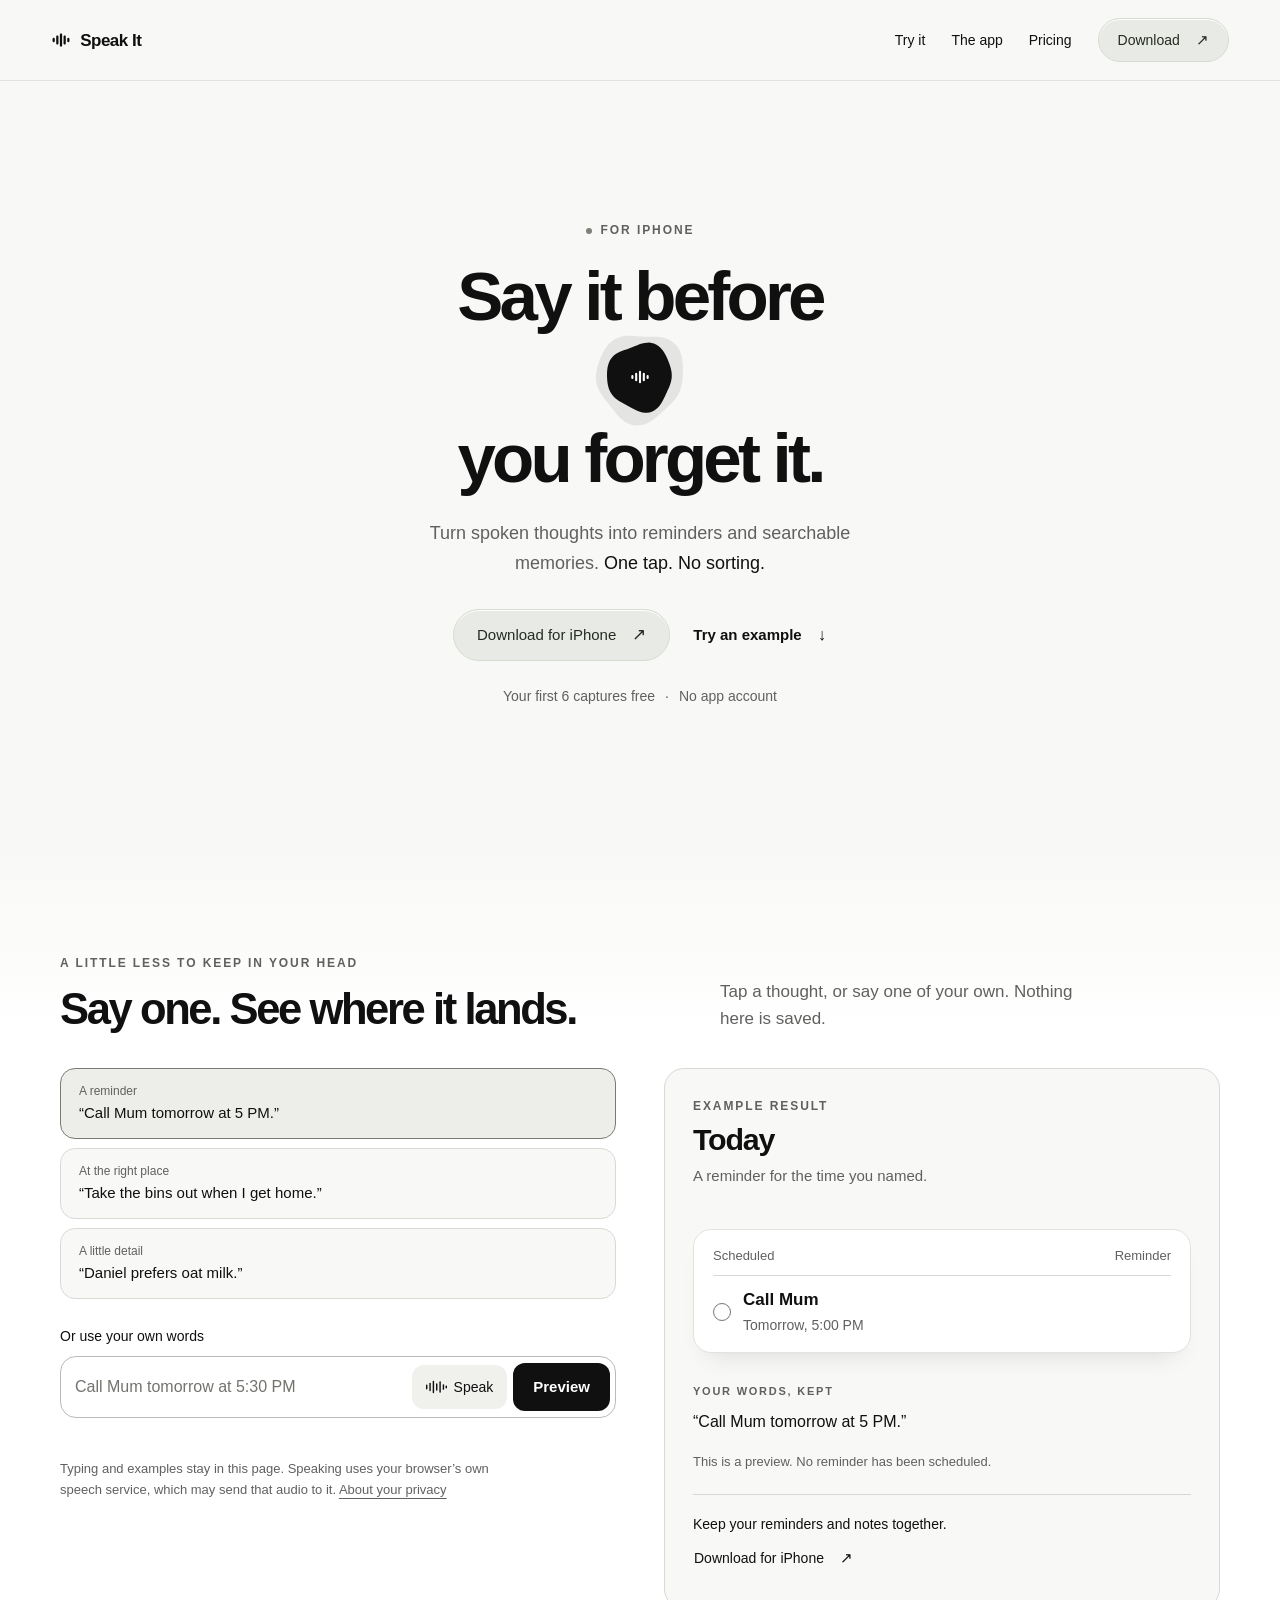
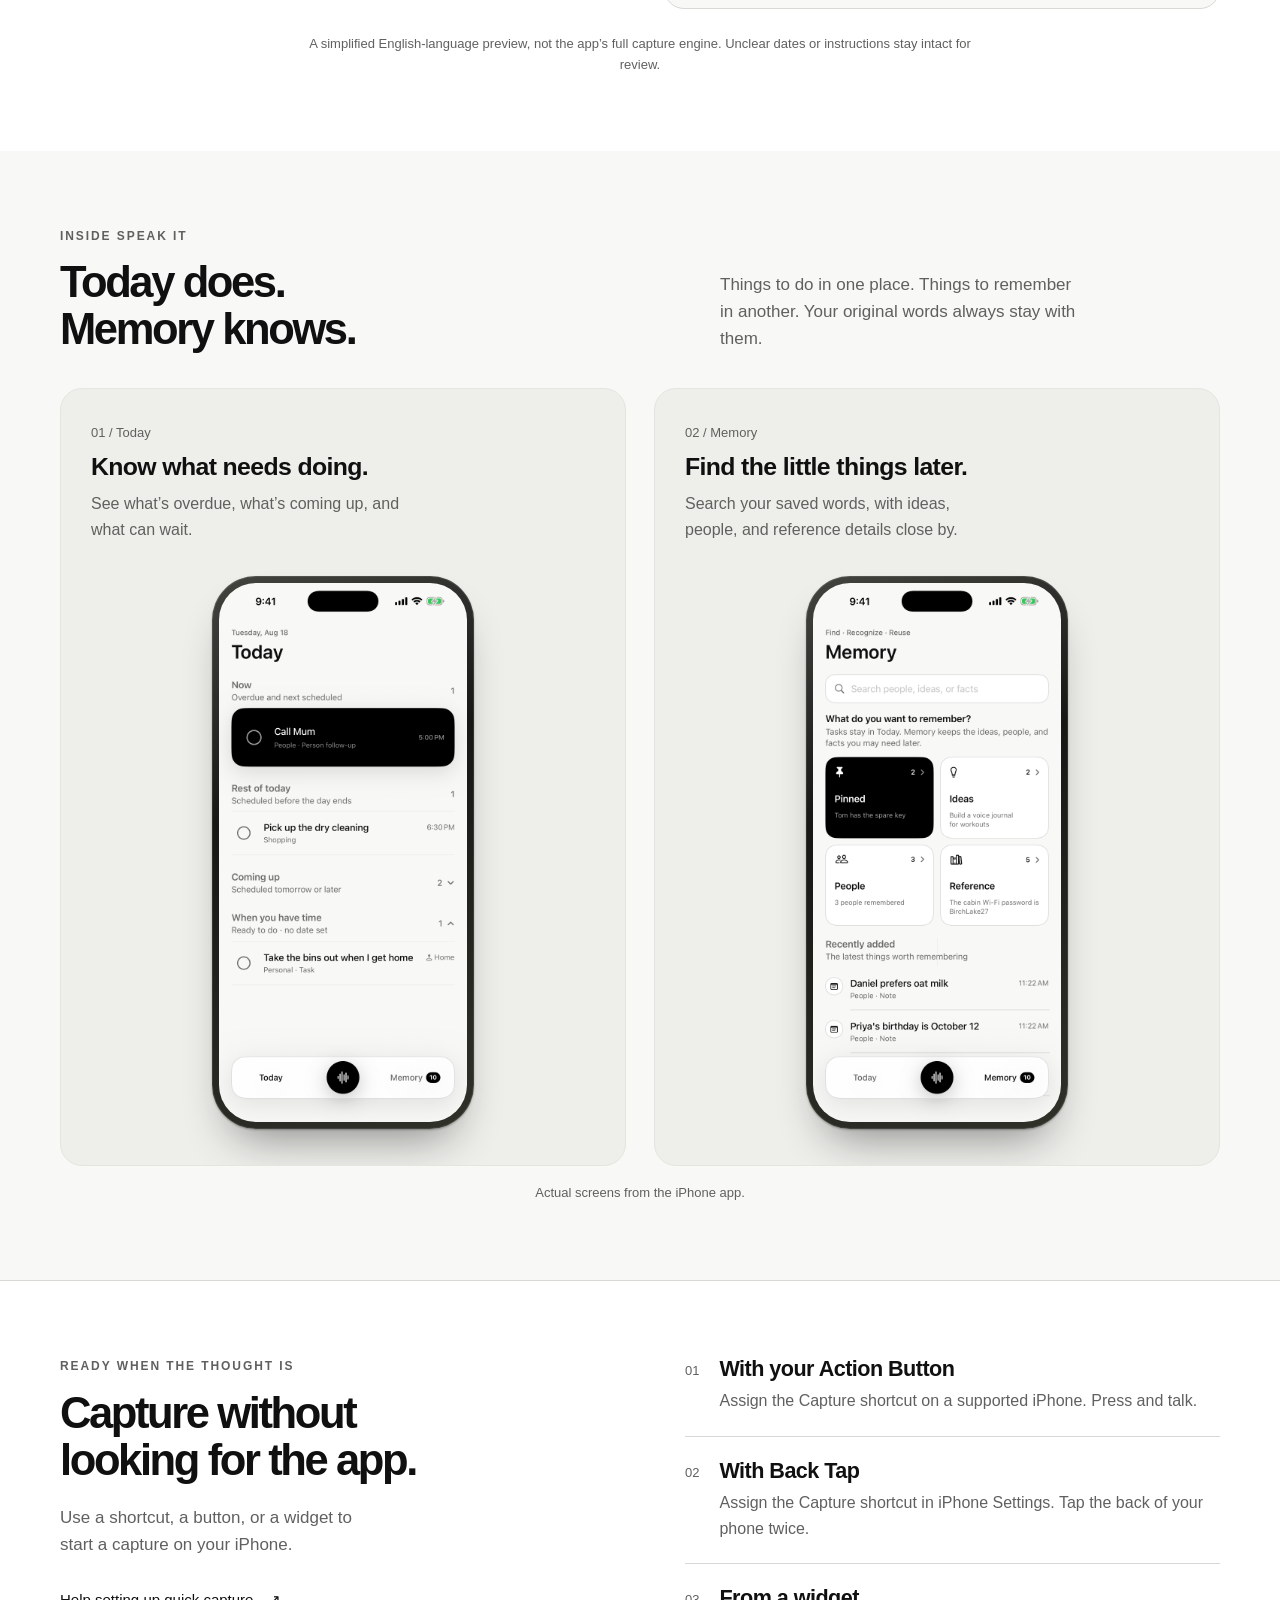
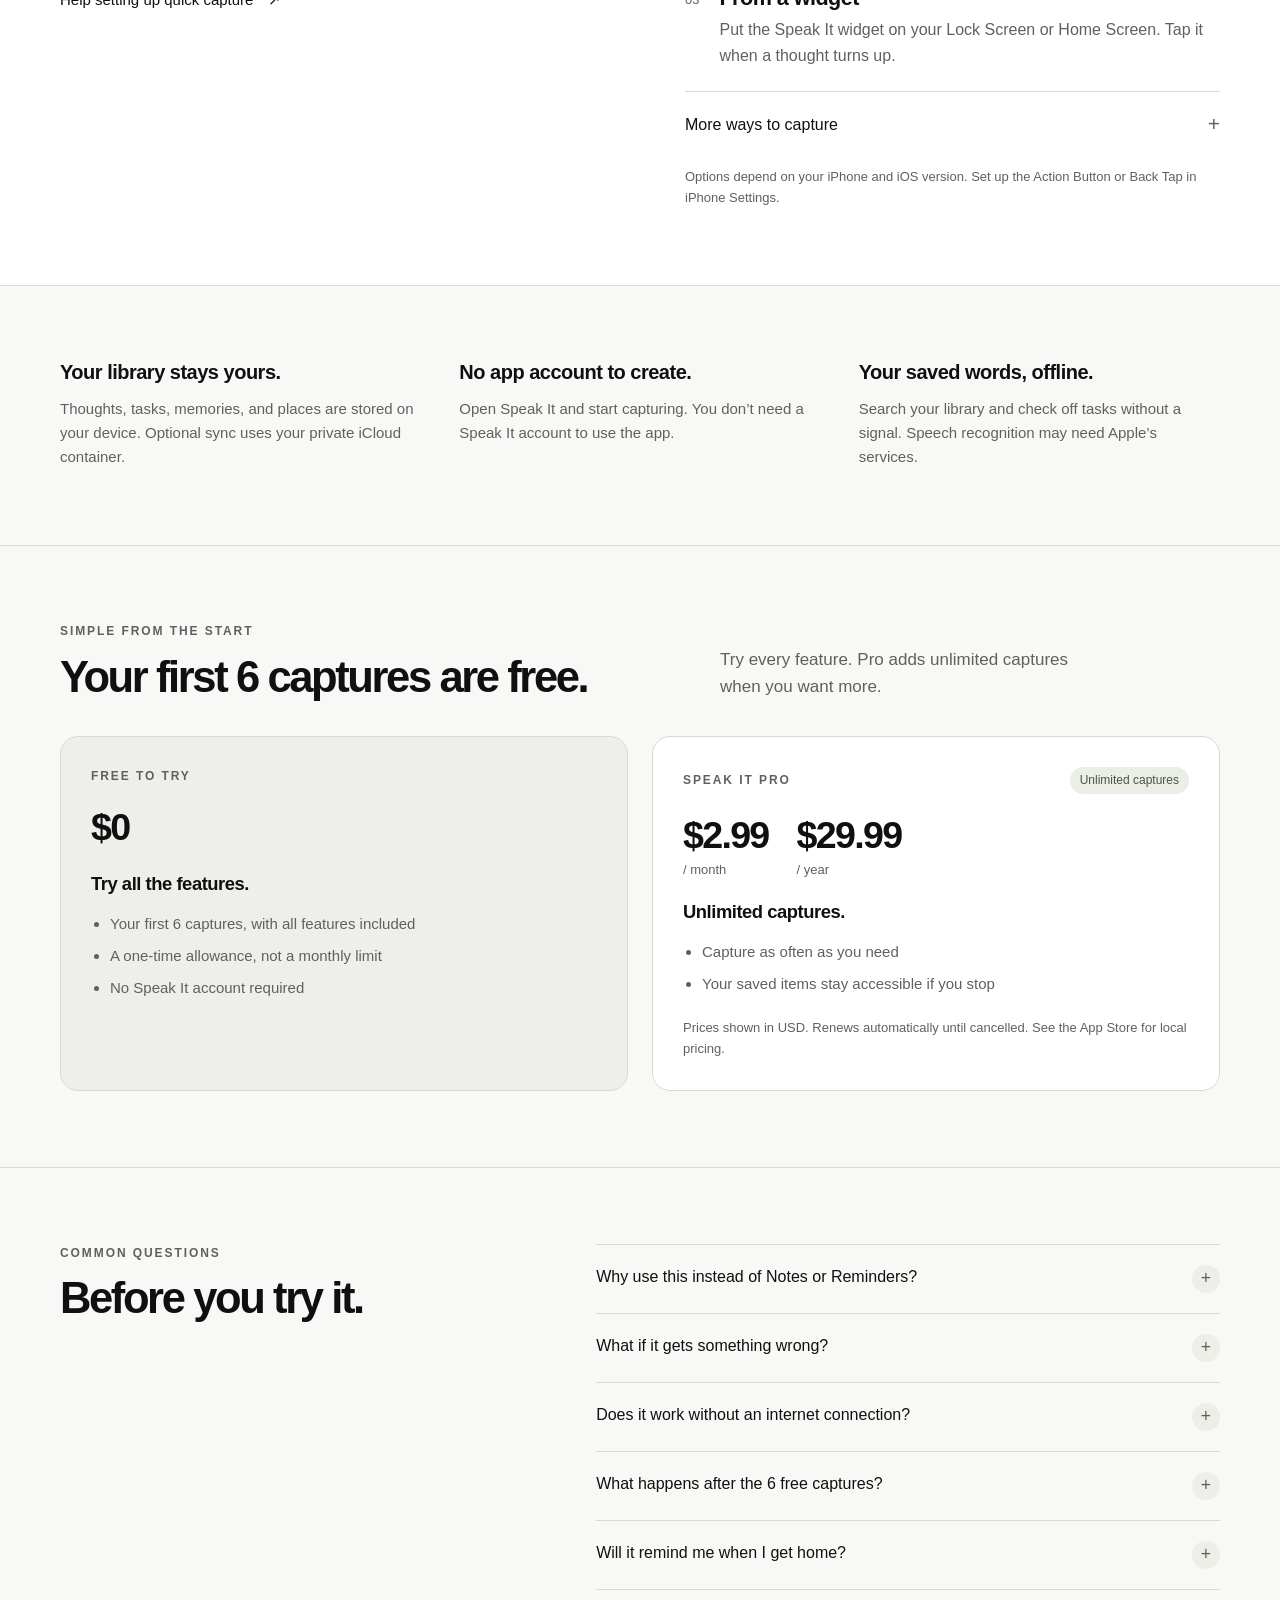
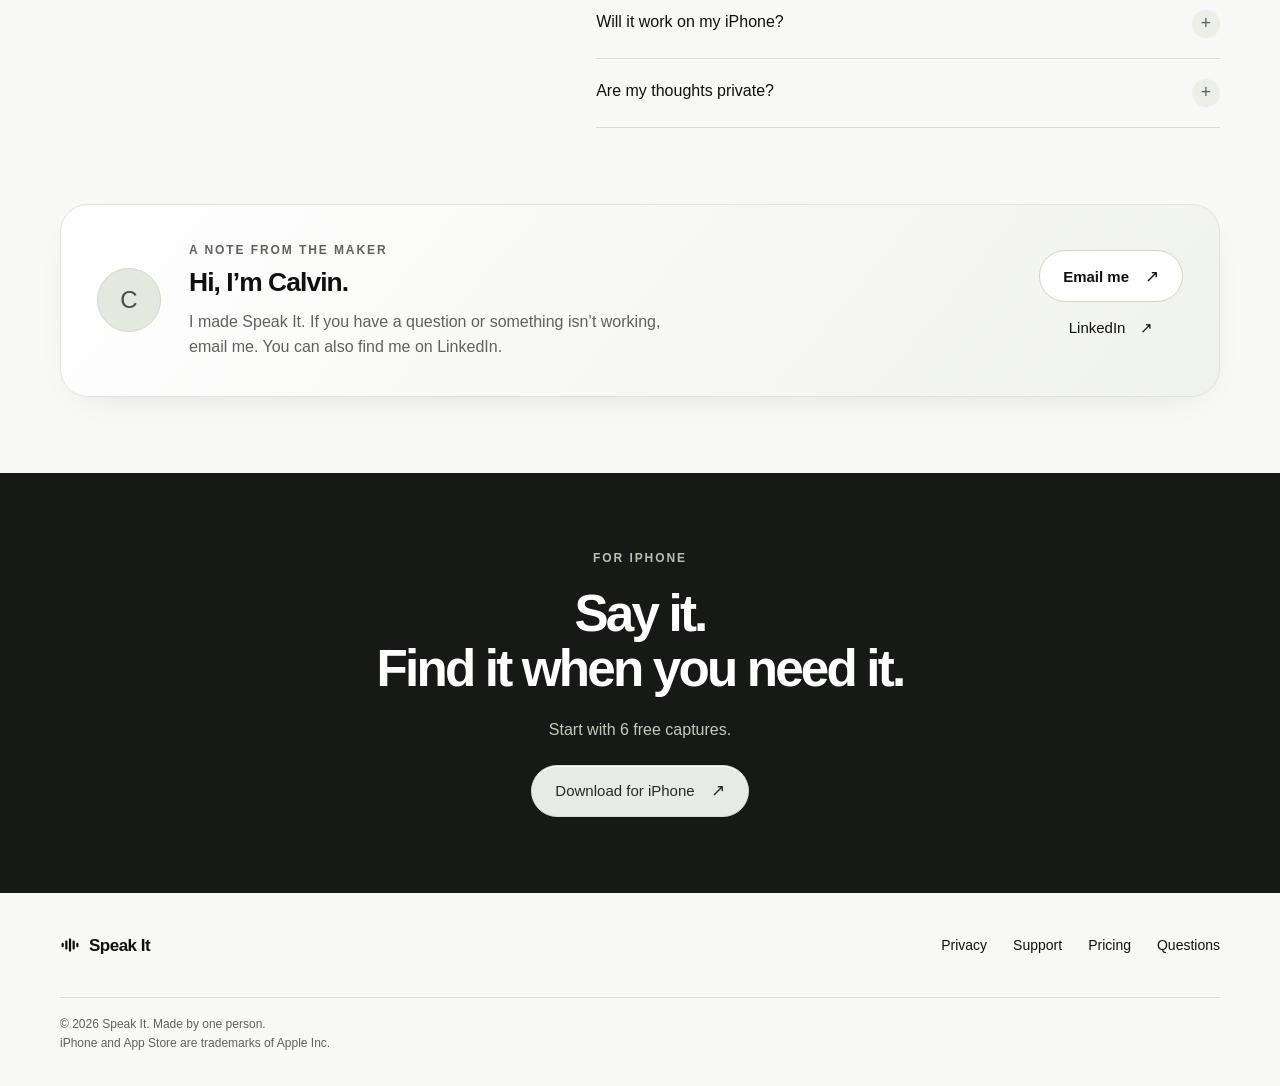
==== commit 81c4e982: "Use the September page, brought up to date with the app 6 free captures, monthly $2.99 and annual $2" ====
--- a/index.html
+++ b/index.html
@@ -2,157 +2,156 @@
 <html lang="en">
 <head>
 <meta charset="utf-8">
-<!-- viewport-fit=cover so the page paints edge to edge on a notched iPhone;
-     every horizontal padding goes through --gutter, which adds the safe area. -->
+<!-- viewport-fit=cover so the page paints edge to edge on a notched iPhone; every
+     horizontal padding on the page goes through --gutter, which takes the safe
+     area into account, so nothing lands under the island or the rounded corners. -->
 <meta name="viewport" content="width=device-width, initial-scale=1, viewport-fit=cover">
 <title>Speak It: Say it before you forget it.</title>
-<meta name="description" content="Say a thought out loud. Speak It puts tasks in Today and keeps the rest in Memory, in your own words. For iPhone. 6 captures free.">
+<meta name="description" content="Turn spoken thoughts into reminders and searchable memories. One tap. No sorting. Speak It for iPhone. 6 captures free.">
 <meta name="color-scheme" content="light dark">
+<meta name="speak-it-app-store-url" content="">
 <meta name="theme-color" content="#F8F8F6" media="(prefers-color-scheme: light)">
-<meta name="theme-color" content="#090909" media="(prefers-color-scheme: dark)">
-<!-- The verified App Store listing, e.g. https://apps.apple.com/app/speak-it/id1234567890.
-     Empty until it exists; every Download button reads it (assets/home.js). -->
-<meta name="speak-it-app-store-url" content="">
-<!-- Add Safari's own Download/Open banner the day the listing exists:
-     <meta name="apple-itunes-app" content="app-id=NUMERIC_APPLE_ID"> -->
+<meta name="theme-color" content="#0B0B0A" media="(prefers-color-scheme: dark)">
 <meta property="og:title" content="Speak It: Say it before you forget it.">
-<meta property="og:description" content="Say it in your own words. What needs doing goes to Today. What is worth keeping goes to Memory.">
+<meta property="og:description" content="Say it in your own words. What needs doing goes to Today, what is worth keeping goes to Memory, and your original words stay put.">
 <meta property="og:type" content="website">
 <meta property="og:image" content="https://speakitapp.ca/assets/img/og-v2.png">
 <meta property="og:image:width" content="1200">
 <meta property="og:image:height" content="630">
-<meta property="og:image:alt" content="Speak It: Say it before you forget it.">
 <meta name="twitter:card" content="summary_large_image">
 <link rel="icon" href="assets/img/favicon.svg" type="image/svg+xml">
-<link rel="stylesheet" href="assets/home.css?v=20261019">
+<link rel="stylesheet" href="assets/conversion.css?v=20261019">
 </head>
 <body>
-<a class="skip" href="#main">Skip to content</a>
+<a class="skip-link" href="#main">Skip to content</a>
+<header class="topbar"><div class="topbar__inner"><a class="wordmark" href="#top"><svg class="wordmark__glyph" viewBox="0 0 24 24" aria-hidden="true" focusable="false">
+      <path d="M1.86 10.71 L1.91 10.36 L2.04 10.04 L2.26 9.76 L2.53 9.54 L2.86 9.41 L3.21 9.36 L3.56 9.41 L3.88 9.54 L4.16 9.76 L4.38 10.04 L4.51 10.36 L4.56 10.71 L4.56 13.29 L4.51 13.64 L4.38 13.96 L4.16 14.24 L3.88 14.46 L3.56 14.59 L3.21 14.64 L2.86 14.59 L2.53 14.46 L2.26 14.24 L2.04 13.96 L1.91 13.64 L1.86 13.29 Z M6.26 7.81 L6.30 7.46 L6.44 7.14 L6.65 6.86 L6.93 6.64 L7.26 6.51 L7.60 6.46 L7.95 6.51 L8.28 6.64 L8.56 6.86 L8.77 7.14 L8.91 7.46 L8.95 7.81 L8.95 16.19 L8.91 16.54 L8.77 16.86 L8.56 17.14 L8.28 17.36 L7.95 17.49 L7.60 17.54 L7.26 17.49 L6.93 17.36 L6.65 17.14 L6.44 16.86 L6.30 16.54 L6.26 16.19 Z M10.65 5.35 L10.70 5.00 L10.83 4.67 L11.05 4.39 L11.33 4.18 L11.65 4.05 L12.00 4.00 L12.35 4.05 L12.67 4.18 L12.95 4.39 L13.17 4.67 L13.30 5.00 L13.35 5.35 L13.35 18.65 L13.30 19.00 L13.17 19.33 L12.95 19.61 L12.67 19.82 L12.35 19.95 L12.00 20.00 L11.65 19.95 L11.33 19.82 L11.05 19.61 L10.83 19.33 L10.70 19.00 L10.65 18.65 Z M15.05 7.81 L15.09 7.46 L15.23 7.14 L15.44 6.86 L15.72 6.64 L16.05 6.51 L16.40 6.46 L16.74 6.51 L17.07 6.64 L17.35 6.86 L17.56 7.14 L17.70 7.46 L17.74 7.81 L17.74 16.19 L17.70 16.54 L17.56 16.86 L17.35 17.14 L17.07 17.36 L16.74 17.49 L16.40 17.54 L16.05 17.49 L15.72 17.36 L15.44 17.14 L15.23 16.86 L15.09 16.54 L15.05 16.19 Z M19.44 10.71 L19.49 10.36 L19.62 10.04 L19.84 9.76 L20.12 9.54 L20.44 9.41 L20.79 9.36 L21.14 9.41 L21.47 9.54 L21.74 9.76 L21.96 10.04 L22.09 10.36 L22.14 10.71 L22.14 13.29 L22.09 13.64 L21.96 13.96 L21.74 14.24 L21.47 14.46 L21.14 14.59 L20.79 14.64 L20.44 14.59 L20.12 14.46 L19.84 14.24 L19.62 13.96 L19.49 13.64 L19.44 13.29 Z" fill="currentColor"/>
+    </svg><span class="wordmark__name">Speak It</span></a>
+<nav aria-label="Main navigation"><a class="nav-link" href="#try">Try it</a><a class="nav-link" href="#screens">The app</a><a class="nav-link" href="#get">Pricing</a><a class="button button--dark button--small" href="#launch" data-acquire data-placement="header">Download<span aria-hidden="true">↗</span></a></nav></div></header>
+<main id="main">
+<!-- ————————————————————————————————— Hero —————————————————————————————————
+     A day's worth of unsorted thoughts turning around the one sentence that
+     says what to do with them. The ring is authored here and driven from
+     conversion.js: `--a` is where a thought settles on the ellipse, `--rr`
+     nudges it in or out, `--s` is its size and `--i` is its place in the
+     entrance. The indicator sits in the break in the headline, because that is
+     what the thoughts come out of.
 
-<header class="bar">
-  <a class="mark" href="#top" aria-label="Speak It, back to top">
-    <svg viewBox="0 0 24 24" aria-hidden="true" focusable="false"><g fill="currentColor">
-      <rect x="1.9" y="9.4" width="2.7" height="5.2" rx="1.35"/><rect x="6.3" y="6.5" width="2.7" height="11" rx="1.35"/>
-      <rect x="10.65" y="4" width="2.7" height="16" rx="1.35"/><rect x="15" y="6.5" width="2.7" height="11" rx="1.35"/>
-      <rect x="19.4" y="9.4" width="2.7" height="5.2" rx="1.35"/></g></svg>
-    <span>Speak It</span>
-  </a>
-  <a class="pill pill--small" href="#get" data-acquire>Get the app</a>
-</header>
+     Nothing in the ring is load-bearing: it is aria-hidden, it is drawn only
+     once script has positioned it, and the whole hero reads and converts with
+     the layer missing.
+     ————————————————————————————————————————————————————————————————————— -->
+<section class="hero" id="top" aria-labelledby="hero-title">
+  <div class="orbit" data-orbit aria-hidden="true">
+    <p class="bubble"           style="--a:6deg;--rr:1.00;--s:.96;--i:3"><span>call the pharmacy at six</span></p>
+    <p class="bubble bubble--r" style="--a:32deg;--rr:1.06;--s:.86;--i:9"><span>blue scarf for Mum’s birthday</span></p>
+    <p class="bubble"           style="--a:57deg;--rr:1.09;--s:.92;--i:1"><span>gate code 4417</span></p>
+    <p class="bubble bubble--r" style="--a:83deg;--rr:1.02;--s:.82;--i:12"><span>ask Priya about Q3</span></p>
+    <p class="bubble"           style="--a:108deg;--rr:1.00;--s:.98;--i:6"><span>book the dentist</span></p>
+    <p class="bubble bubble--r" style="--a:134deg;--rr:1.07;--s:.88;--i:0"><span>bins out when I get home</span></p>
+    <p class="bubble"           style="--a:159deg;--rr:1.04;--s:.84;--i:10"><span>Dr. Reyes: 416 555 0142</span></p>
+    <p class="bubble bubble--r" style="--a:185deg;--rr:1.00;--s:1.00;--i:4"><span>parking: level 3, row H</span></p>
+    <p class="bubble"           style="--a:210deg;--rr:1.06;--s:.90;--i:13"><span>renew the passport</span></p>
+    <p class="bubble bubble--r" style="--a:236deg;--rr:1.02;--s:.82;--i:7"><span>the spare key is with Tom</span></p>
+    <p class="bubble"           style="--a:261deg;--rr:1.00;--s:.94;--i:2"><span>Daniel takes oat milk</span></p>
+    <p class="bubble bubble--r" style="--a:287deg;--rr:1.07;--s:.86;--i:11"><span>flight lands at 9:40</span></p>
+    <p class="bubble"           style="--a:312deg;--rr:1.03;--s:.92;--i:5"><span>pick up the dry cleaning</span></p>
+    <p class="bubble bubble--r" style="--a:338deg;--rr:1.01;--s:.84;--i:8"><span>the bakery on Cross Street</span></p>
+  </div>
+  <div class="hero__wash" aria-hidden="true"></div>
+  <div class="hero__copy">
+    <p class="eyebrow"><span class="status-dot" aria-hidden="true"></span><span data-availability>For iPhone</span></p>
+    <h1 id="hero-title"><span class="hero__line">Say it before</span><span class="hero__orb"><span class="orb" aria-hidden="true"><span class="orb__halo"></span><canvas class="orb__drop" data-drop width="120" height="120"></canvas></span></span><span class="hero__line">you forget it.</span></h1>
+    <p class="hero__sub">Turn spoken thoughts into reminders and searchable memories. <span>One tap. No sorting.</span></p>
+    <div class="hero__actions"><a class="button button--dark" href="#launch" data-acquire data-placement="hero">Download for iPhone<span aria-hidden="true">↗</span></a><a class="button button--text" href="#try" data-demo-link>Try an example <span aria-hidden="true">↓</span></a></div>
 
-<main id="main">
+    <p class="hero__trust">Your first 6 captures free <span aria-hidden="true">·</span> No app account</p>
+  </div>
+</section>
+<!-- ——————————————————————————————— Try it ————————————————————————————————
+     Three taps, or one sentence. The examples are the fast path and always
+     work; the field carries typing and — where the browser has speech — the
+     microphone, in the place people already expect to find one. Everything the
+     visitor types or says stays in this page; only the browser's own speech
+     service can see audio, which is what the note under the field says.
+     ————————————————————————————————————————————————————————————————————— -->
+<section class="demo-section section" id="try" aria-labelledby="demo-title">
+ <div class="shell">
+  <header class="section-head"><div><p class="eyebrow">A little less to keep in your head</p><h2 id="demo-title">Say one. See where it lands.</h2></div><p>Tap a thought, or say one of your own. Nothing here is saved.</p></header>
+  <noscript><p class="notice">The interactive preview needs JavaScript. You can still explore the app screenshots and read about the app below.</p></noscript>
+  <div class="demo" data-demo>
+   <div class="demo__input-side">
+    <div class="examples" aria-label="Example thoughts">
+      <button class="example is-selected" type="button" data-example="reminder" aria-pressed="true"><span class="example__type">A reminder</span><span class="example__text">“Call Mum tomorrow at 5 PM.”</span></button>
+      <button class="example" type="button" data-example="place" aria-pressed="false"><span class="example__type">At the right place</span><span class="example__text">“Take the bins out when I get home.”</span></button>
+      <button class="example" type="button" data-example="memory" aria-pressed="false"><span class="example__type">A little detail</span><span class="example__text">“Daniel prefers oat milk.”</span></button>
+    </div>
+    <form class="demo-form" data-demo-form>
+      <label for="demo-input">Or use your own words</label>
+      <div class="field-bar">
+        <input id="demo-input" name="thought" type="text" maxlength="240" autocomplete="off" placeholder="Call Mum tomorrow at 5:30 PM" required aria-describedby="speech-note">
+        <button class="field-bar__mic" type="button" data-mic aria-label="Speak your thought instead of typing"><span class="mic-glyph" aria-hidden="true"><svg viewBox="0 0 44 30"><g fill="currentColor"><rect x="0" y="10" width="3" height="10" rx="1.5" style="--n:0"/><rect x="7" y="6" width="3" height="18" rx="1.5" style="--n:1"/><rect x="14" y="2" width="3" height="26" rx="1.5" style="--n:2"/><rect x="21" y="7" width="3" height="16" rx="1.5" style="--n:3"/><rect x="28" y="3" width="3" height="24" rx="1.5" style="--n:4"/><rect x="35" y="9" width="3" height="12" rx="1.5" style="--n:5"/><rect x="41" y="12" width="3" height="6" rx="1.5" style="--n:6"/></g></svg></span><span data-mic-label>Speak</span></button>
+        <button class="button button--dark field-bar__go" type="submit">Preview</button>
+      </div>
+      <p class="voice-status" data-voice-status role="status"></p>
+    </form>
+    <p class="micro-note" id="speech-note">Typing and examples stay in this page. Speaking uses your browser’s own speech service, which may send that audio to it. <a href="privacy/">About your privacy</a></p>
+   </div>
+   <div class="demo-result" data-result-panel tabindex="-1" role="region" aria-label="Example result">
+    <p class="eyebrow" data-result-kicker>Example result</p>
+    <h3 data-destination>Today</h3><p class="result-summary" data-result-summary>A reminder for the time you named.</p>
+    <div class="saved-row"><div class="saved-row__head"><span data-result-section>Scheduled</span><span data-result-kind>Reminder</span></div><div class="saved-row__body"><span class="task-circle" data-result-icon aria-hidden="true"></span><div><strong data-result-title>Call Mum</strong><span class="row-detail" data-result-detail>Tomorrow, 5:00 PM</span></div></div></div>
+    <div class="original"><span class="eyebrow">Your words, kept</span><p data-result-original>“Call Mum tomorrow at 5 PM.”</p></div>
+    <p class="result-caveat" data-result-caveat>This is a preview. No reminder has been scheduled.</p>
+    <div class="result-next"><p>Keep your reminders and notes together.</p><a class="button button--text" href="#launch" data-acquire data-placement="demo">Download for iPhone<span aria-hidden="true">↗</span></a></div>
+   </div>
+  </div>
+  <p class="demo-scope">A simplified English-language preview, not the app’s full capture engine. Unclear dates or instructions stay intact for review.</p>
+  <p class="sr-only" role="status" aria-live="polite" data-result-announcement></p>
+ </div>
+</section>
+<section class="section app-section shell" id="screens" aria-labelledby="screens-title">
+ <header class="section-head"><div><p class="eyebrow">Inside Speak It</p><h2 id="screens-title">Today does.<br>Memory knows.</h2></div><p>Things to do in one place. Things to remember in another. Your original words always stay with them.</p></header>
+ <div class="app-grid">
+  <figure class="app-feature"><figcaption><span class="feature-number">01 / Today</span><h3>Know what needs doing.</h3><p>See what’s overdue, what’s coming up, and what can wait.</p></figcaption><div class="screenshot-frame"><img src="assets/img/01-Today-v3.png" width="1320" height="2868" loading="lazy" decoding="async" alt="The whole Speak It Today screen: Call Mum at 5:00 PM under Now, the dry cleaning under Rest of today, then Coming up and When you have time."></div></figure>
+  <figure class="app-feature"><figcaption><span class="feature-number">02 / Memory</span><h3>Find the little things later.</h3><p>Search your saved words, with ideas, people, and reference details close by.</p></figcaption><div class="screenshot-frame"><img src="assets/img/02-Memory-v3.png" width="1320" height="2868" loading="lazy" decoding="async" alt="The whole Speak It Memory screen: a search field above Pinned, Ideas, People, and Reference, each with what it holds."></div></figure>
+ </div><p class="screens-note">Actual screens from the iPhone app.</p>
+</section>
+<section class="section access-section" id="anywhere" aria-labelledby="access-title"><div class="shell access-layout">
+ <div><p class="eyebrow">Ready when the thought is</p><h2 id="access-title">Capture without<br>looking for the app.</h2><p class="section-description">Use a shortcut, a button, or a widget to start a capture on your iPhone.</p><a class="text-link" href="support/#quick-capture">Help setting up quick capture <span aria-hidden="true">↗</span></a></div>
+ <div class="access-options"><article><span class="access-number">01</span><div><h3>With your Action Button</h3><p>Assign the Capture shortcut on a supported iPhone. Press and talk.</p></div></article><article><span class="access-number">02</span><div><h3>With Back Tap</h3><p>Assign the Capture shortcut in iPhone Settings. Tap the back of your phone twice.</p></div></article><article><span class="access-number">03</span><div><h3>From a widget</h3><p>Put the Speak It widget on your Lock Screen or Home Screen. Tap it when a thought turns up.</p></div></article><details><summary>More ways to capture <span aria-hidden="true">+</span></summary><ul><li><strong>Control Center</strong><span>Add a Speak It control on supported iOS versions.</span></li><li><strong>Siri</strong><span>Start capture with the Speak It shortcut, including with AirPods.</span></li><li><strong>Share sheet</strong><span>Send text into Speak It from another app.</span></li><li><strong>Live Activity</strong><span>Return to a running capture from your screen.</span></li></ul></details><p class="micro-note">Options depend on your iPhone and iOS version. Set up the Action Button or Back Tap in iPhone Settings.</p></div>
+</div></section>
+<section class="section trust-section shell" aria-label="Your words, your control">
+ <div class="trust-grid"><article><h3>Your library stays yours.</h3><p>Thoughts, tasks, memories, and places are stored on your device. Optional sync uses your private iCloud container.</p></article><article><h3>No app account to create.</h3><p>Open Speak It and start capturing. You don’t need a Speak It account to use the app.</p></article><article><h3>Your saved words, offline.</h3><p>Search your library and check off tasks without a signal. Speech recognition may need Apple’s services.</p></article></div>
 
-  <!-- The whole pitch fits the first screen of an iPhone SE (375×667): what it
-       is, what to do, and the button. Nothing here waits on script. -->
-  <section class="hero" id="top">
-    <canvas class="drop" data-drop width="120" height="120" aria-hidden="true"></canvas>
-    <h1>Say it before you forget it.</h1>
-    <p class="lede">Talk to your iPhone. To-dos land in Today. Everything else is kept in Memory, in your own words.</p>
-    <a class="pill" href="#get" data-acquire>
-      Download for iPhone
-    </a>
-    <p class="fine">6 captures free · No account · iOS 17 or later</p>
-  </section>
+</section>
+<section class="section pricing-section" id="get" aria-labelledby="pricing-title"><div class="shell">
+ <header class="section-head"><div><p class="eyebrow">Simple from the start</p><h2 id="pricing-title">Your first 6 captures are free.</h2></div><p>Try every feature. Pro adds unlimited captures when you want more.</p></header>
+ <div class="plans"><article class="plan"><p class="eyebrow">Free to try</p><p class="price">$0</p><h3>Try all the features.</h3><ul><li>Your first 6 captures, with all features included</li><li>A one-time allowance, not a monthly limit</li><li>No Speak It account required</li></ul></article><article class="plan plan--pro"><div class="plan__heading"><p class="eyebrow">Speak It Pro</p><span class="plan-tag">Unlimited captures</span></div><div class="price-options"><p><span class="price">$2.99</span><span>/ month</span></p><p><s class="price-was" data-annual-was hidden></s><span class="price" data-annual-price>$29.99</span><span>/ year</span></p></div><h3>Unlimited captures.</h3><ul><li>Capture as often as you need</li><li>Your saved items stay accessible if you stop</li></ul><p class="micro-note" data-launch-note hidden>Annual launch price until October 22.</p><p class="micro-note">Prices shown in USD. Renews automatically until cancelled. See the App Store for local pricing.</p></article></div>
 
-  <!-- One capture, three outcomes, drawn in the app's own row style. Drawn
-       rather than screenshotted so it can never go stale against the app. -->
-  <section class="block" aria-labelledby="how-title">
-    <h2 id="how-title">One tap. No sorting.</h2>
-    <div class="lands">
-      <figure class="land">
-        <blockquote>“Remind me to call Mum tomorrow at 5 PM”</blockquote>
-        <figcaption>
-          <span class="where">Today</span>
-          <span class="row"><span class="tick" aria-hidden="true"></span><b>Call Mum</b><time data-tomorrow>Tomorrow, 5:00 PM</time></span>
-        </figcaption>
-      </figure>
-      <figure class="land">
-        <blockquote>“Take the bins out when I get home”</blockquote>
-        <figcaption>
-          <span class="where">Today</span>
-          <span class="row"><span class="tick" aria-hidden="true"></span><b>Take the bins out</b><time>Home</time></span>
-        </figcaption>
-      </figure>
-      <figure class="land">
-        <blockquote>“Oh, Daniel takes oat milk, not soy”</blockquote>
-        <figcaption>
-          <span class="where">Memory</span>
-          <span class="row"><span class="note" aria-hidden="true"></span><b>Daniel prefers oat milk</b><time>People</time></span>
-        </figcaption>
-      </figure>
-    </div>
-  </section>
-
-  <section class="block" id="try" aria-labelledby="try-title">
-    <h2 id="try-title">Try one.</h2>
-    <p class="sub">Tap an example or type your own. Nothing here is saved.</p>
-    <div class="chips">
-      <button class="chip" type="button" data-example="Call the dentist tomorrow at 9 AM">A reminder</button>
-      <button class="chip" type="button" data-example="Take the bins out when I get home">A place</button>
-      <button class="chip" type="button" data-example="Gate code is 4417">A detail</button>
-      <button class="chip" type="button" data-example="Idea: a walk after every long call">An idea</button>
-    </div>
-    <form class="ask" data-form>
-      <label class="sr" for="thought">Type a thought</label>
-      <input id="thought" name="thought" type="text" autocomplete="off" enterkeyhint="done" placeholder="Book the dentist" maxlength="240">
-      <button class="pill pill--small" type="submit">Try</button>
-    </form>
-    <output class="result" data-result hidden>
-      <span class="where" data-where></span>
-      <span class="row"><span class="tick" data-mark aria-hidden="true"></span><b data-title></b><time data-detail></time></span>
-      <span class="why" data-why></span>
-    </output>
-    <noscript><p class="sub">The preview needs JavaScript.</p></noscript>
-  </section>
-
-  <section class="block" aria-labelledby="yours-title">
-    <h2 id="yours-title">Your words stay yours.</h2>
-    <ul class="facts">
-      <li><b>On your iPhone.</b> Nothing goes to a Speak It server. Sync, if you turn it on, uses your own iCloud.</li>
-      <li><b>No account.</b> Open it and start talking.</li>
-      <li><b>Your exact words, kept.</b> Every item keeps what you actually said.</li>
-      <li><b>Starts from anywhere.</b> Action Button, Back Tap, Lock Screen, Control Center or Siri.</li>
-    </ul>
-    <p class="fine fine--left">Speech-to-text uses Apple’s Speech service and may need a connection. <a href="privacy/">Privacy policy</a></p>
-  </section>
-
-  <section class="block" id="get" aria-labelledby="price-title">
-    <h2 id="price-title">6 captures free.</h2>
-    <p class="sub">Then Pro is unlimited. That is the only difference.</p>
-    <dl class="plans">
-      <div><dt>Annual <span class="tag" data-sale hidden>Half price until Oct 22</span></dt>
-        <dd><s data-sale hidden>$29.99</s> <span data-annual>$29.99</span><small>/ year</small></dd></div>
-      <div><dt>Monthly</dt><dd>$2.99<small>/ month</small></dd></div>
-    </dl>
-    <p class="fine fine--left">US prices. Renews until you cancel. Anything you saved stays yours if you stop.</p>
-    <a class="pill" href="#get" data-acquire>Download for iPhone</a>
-  </section>
-
-  <section class="block" aria-labelledby="faq-title">
-    <h2 id="faq-title">Questions</h2>
-    <div class="faq">
-      <details><summary>Why not just use Notes or Reminders?</summary><p>You don’t have to choose a list first. Say it, and Speak It decides whether it’s something to do or something to keep.</p></details>
-      <details><summary>What if it gets something wrong?</summary><p>Your original words are always kept. Tap an item to fix its title, date or reminder.</p></details>
-      <details><summary>What happens after 6 captures?</summary><p>The 6 free captures are once, not monthly. After that, Pro adds unlimited captures. Everything you saved stays.</p></details>
-      <details><summary>Does it work without signal?</summary><p>Your saved items, search and checking things off all work offline. Turning speech into text may need a connection.</p></details>
-    </div>
-  </section>
-
-</main>
-
-<footer class="foot">
-  <p>Made by Calvin. Questions? <a href="mailto:support@speakitapp.ca">support@speakitapp.ca</a></p>
-  <nav aria-label="Footer"><a href="privacy/">Privacy</a><a href="support/">Support</a></nav>
-  <p class="fine fine--left">© 2026 Speak It. iPhone and App Store are trademarks of Apple Inc.</p>
-</footer>
-
-<dialog class="sheet" data-sheet aria-labelledby="sheet-title">
-  <h2 id="sheet-title">Almost here.</h2>
-  <p>Speak It isn’t on the App Store yet. Email <a href="mailto:support@speakitapp.ca">support@speakitapp.ca</a> and Calvin will send you the link the day it is.</p>
-  <form method="dialog"><button class="pill">OK</button></form>
+</div></section>
+<section class="section faq-section shell" id="questions" aria-labelledby="faq-title"><div><p class="eyebrow">Common questions</p><h2 id="faq-title">Before you try it.</h2></div><div class="faq">
+<details><summary>Why use this instead of Notes or Reminders?<span aria-hidden="true">+</span></summary><p>Speak It gives you one place to begin, whether you’re saying something to do or something to remember. Tasks go to Today; ideas and details go to Memory. You can speak first without choosing a list or folder.</p></details>
+<details><summary>What if it gets something wrong?<span aria-hidden="true">+</span></summary><p>Your original words are kept. In the app, open an item to edit its title, category, date, or reminder. Review anything unclear before relying on it.</p></details>
+<details><summary>Does it work without an internet connection?<span aria-hidden="true">+</span></summary><p>Your saved library, search, and task completion work offline. Speech uses Apple’s Speech framework and may require a connection. You can type a thought when speaking isn’t available.</p></details>
+<details><summary>What happens after the 6 free captures?<span aria-hidden="true">+</span></summary><p>The free allowance is 6 captures in total and does not renew. Pro enables more captures. Your saved items stay accessible if you don’t subscribe or later cancel.</p></details>
+<details><summary>Will it remind me when I get home?<span aria-hidden="true">+</span></summary><p>The app supports Home and Work place reminders after you set those places and grant the required location and notification permissions. The browser preview does not set reminders or request your location.</p></details>
+<details><summary>Will it work on my iPhone?<span aria-hidden="true">+</span></summary><p>Speak It works on iPhones running iOS 17 or later. You don’t need Apple Intelligence. Options such as the Action Button depend on your iPhone model.</p></details>
+<details><summary>Are my thoughts private?<span aria-hidden="true">+</span></summary><p>Your thoughts are stored on your device, with optional sync through your private iCloud container. Organizing happens on your iPhone. Speech recognition may use Apple’s services. <a href="privacy/">Read the privacy policy</a>.</p></details>
+</div></section>
+<section class="maker-section shell" id="maker" aria-labelledby="maker-title">
+ <div class="maker-card"><div class="maker-avatar" aria-hidden="true">C</div><div class="maker-copy"><p class="eyebrow">A note from the maker</p><h2 id="maker-title">Hi, I’m Calvin.</h2><p>I made Speak It. If you have a question or something isn’t working, email me. You can also find me on LinkedIn.</p></div><div class="maker-links"><a class="button maker-contact" href="mailto:support@speakitapp.ca?subject=Hello%20Calvin">Email me <span aria-hidden="true">↗</span></a><a class="text-link" href="https://www.linkedin.com/in/calvinsalsali/" target="_blank" rel="noopener noreferrer">LinkedIn <span aria-hidden="true">↗</span></a></div></div>
+</section>
+<section class="closing section" id="launch" aria-labelledby="launch-title"><div class="shell"><p class="eyebrow" data-closing-eyebrow>For iPhone</p><h2 id="launch-title">Say it.<br>Find it when you need it.</h2><p data-closing-copy>Start with 6 free captures.</p><a class="button button--dark" href="#launch" data-acquire data-placement="closing">Download for iPhone<span aria-hidden="true">↗</span></a></div></section>
+</main><footer class="footer shell"><a class="wordmark" href="#top"><svg class="wordmark__glyph" viewBox="0 0 24 24" aria-hidden="true" focusable="false">
+      <path d="M1.86 10.71 L1.91 10.36 L2.04 10.04 L2.26 9.76 L2.53 9.54 L2.86 9.41 L3.21 9.36 L3.56 9.41 L3.88 9.54 L4.16 9.76 L4.38 10.04 L4.51 10.36 L4.56 10.71 L4.56 13.29 L4.51 13.64 L4.38 13.96 L4.16 14.24 L3.88 14.46 L3.56 14.59 L3.21 14.64 L2.86 14.59 L2.53 14.46 L2.26 14.24 L2.04 13.96 L1.91 13.64 L1.86 13.29 Z M6.26 7.81 L6.30 7.46 L6.44 7.14 L6.65 6.86 L6.93 6.64 L7.26 6.51 L7.60 6.46 L7.95 6.51 L8.28 6.64 L8.56 6.86 L8.77 7.14 L8.91 7.46 L8.95 7.81 L8.95 16.19 L8.91 16.54 L8.77 16.86 L8.56 17.14 L8.28 17.36 L7.95 17.49 L7.60 17.54 L7.26 17.49 L6.93 17.36 L6.65 17.14 L6.44 16.86 L6.30 16.54 L6.26 16.19 Z M10.65 5.35 L10.70 5.00 L10.83 4.67 L11.05 4.39 L11.33 4.18 L11.65 4.05 L12.00 4.00 L12.35 4.05 L12.67 4.18 L12.95 4.39 L13.17 4.67 L13.30 5.00 L13.35 5.35 L13.35 18.65 L13.30 19.00 L13.17 19.33 L12.95 19.61 L12.67 19.82 L12.35 19.95 L12.00 20.00 L11.65 19.95 L11.33 19.82 L11.05 19.61 L10.83 19.33 L10.70 19.00 L10.65 18.65 Z M15.05 7.81 L15.09 7.46 L15.23 7.14 L15.44 6.86 L15.72 6.64 L16.05 6.51 L16.40 6.46 L16.74 6.51 L17.07 6.64 L17.35 6.86 L17.56 7.14 L17.70 7.46 L17.74 7.81 L17.74 16.19 L17.70 16.54 L17.56 16.86 L17.35 17.14 L17.07 17.36 L16.74 17.49 L16.40 17.54 L16.05 17.49 L15.72 17.36 L15.44 17.14 L15.23 16.86 L15.09 16.54 L15.05 16.19 Z M19.44 10.71 L19.49 10.36 L19.62 10.04 L19.84 9.76 L20.12 9.54 L20.44 9.41 L20.79 9.36 L21.14 9.41 L21.47 9.54 L21.74 9.76 L21.96 10.04 L22.09 10.36 L22.14 10.71 L22.14 13.29 L22.09 13.64 L21.96 13.96 L21.74 14.24 L21.47 14.46 L21.14 14.59 L20.79 14.64 L20.44 14.59 L20.12 14.46 L19.84 14.24 L19.62 13.96 L19.49 13.64 L19.44 13.29 Z" fill="currentColor"/>
+    </svg><span class="wordmark__name">Speak It</span></a><nav aria-label="Footer"><a href="privacy/">Privacy</a><a href="support/">Support</a><a href="#get">Pricing</a><a href="#questions">Questions</a></nav><p>© 2026 Speak It. Made by one person.<br>iPhone and App Store are trademarks of Apple Inc.</p></footer>
+<dialog class="download-dialog" aria-labelledby="download-title" aria-describedby="download-description" data-download-dialog>
+ <form method="dialog"><button class="dialog-close" aria-label="Close download details">×</button></form>
+ <p class="eyebrow">Speak It for iPhone</p><h2 id="download-title">Download Speak It</h2><p id="download-description">The App Store link is not available here yet. You can try the browser demo or contact Calvin.</p>
+ <a class="button button--dark" href="#try" data-close-download>Try it here <span aria-hidden="true">↓</span></a>
+ <a class="text-link" href="mailto:support@speakitapp.ca">Contact Calvin ↗</a>
 </dialog>
-
-<script src="assets/demo-parser.js?v=20261019"></script>
-<script src="assets/home.js?v=20261019"></script>
-</body>
-</html>
+<script src="assets/demo-parser.js?v=20261019" defer></script>
+<script src="assets/conversion.js?v=20261019" defer></script>
+</body></html>
--- a/assets/conversion.css
+++ b/assets/conversion.css
@@ -0,0 +1,197 @@
+/* Speak It: a thought becomes something useful. No external fonts or assets. */
+:root{color-scheme:light dark;--bg:#f8f8f6;--bg-rgb:248 248 246;--paper:#fff;--ink:#101010;--ink-rgb:16 16 16;--muted:#60615f;--line:#d8d9d5;--on-ink:#fff;--gutter:clamp(20px,4vw,64px);--ease:cubic-bezier(.2,.75,.25,1);font-family:-apple-system,BlinkMacSystemFont,"SF Pro Display","Segoe UI",sans-serif;font-size:100%;scroll-padding-top:100px}
+*{box-sizing:border-box}body{margin:0;background:var(--bg);color:var(--ink);font-size:1rem;line-height:1.6;-webkit-font-smoothing:antialiased}h1,h2,h3,p,figure,dl,dd{margin:0}h1,h2,h3{line-height:1.08;font-weight:600}h1,h2{letter-spacing:-.055em}h3{letter-spacing:-.025em}a{color:inherit;text-underline-offset:4px}button,input{font:inherit}button,a{touch-action:manipulation}button{color:inherit;cursor:pointer}img,svg{display:block;max-width:100%}[hidden]{display:none!important}a:focus-visible,button:focus-visible,input:focus-visible,summary:focus-visible,[tabindex]:focus-visible{outline:2px solid var(--ink);outline-offset:5px}.sr-only{position:absolute;width:1px;height:1px;padding:0;margin:-1px;overflow:hidden;clip-path:inset(50%);white-space:nowrap}.skip-link{position:absolute;left:20px;top:-100px;padding:12px 20px;background:var(--ink);color:var(--on-ink);z-index:100}.skip-link:focus{top:12px}.shell{width:min(100% - var(--gutter)*2,1160px);margin-inline:auto}.topbar{position:sticky;top:0;z-index:30;background:rgb(248 248 246 / .94);border-bottom:1px solid rgb(216 217 213 / .65);backdrop-filter:blur(16px)}.topbar__inner{min-height:80px;margin:auto;padding:12px max(var(--gutter),env(safe-area-inset-right));display:flex;align-items:center;justify-content:space-between;gap:20px}
+
+/* The wordmark is the page's own typeface. The mark stays drawn; the name is
+   set in the same family, weight and tracking as everything else on the page,
+   so the two read as one object instead of as a logo with a caption. */
+.wordmark{display:flex;align-items:center;gap:9px;min-height:44px;text-decoration:none;flex-shrink:0}.wordmark__glyph{width:20px;height:20px;flex-shrink:0}.wordmark__name{font-size:1.0625rem;font-weight:600;letter-spacing:-.03em;line-height:1}
+
+.topbar nav,.footer nav{display:flex;align-items:center;gap:26px}.nav-link{font-size:.875rem;text-decoration:none;min-height:44px;display:inline-flex;align-items:center}.nav-link:hover,.text-link:hover{text-decoration:underline}.button{display:inline-flex;align-items:center;justify-content:center;gap:16px;min-height:52px;padding:13px 23px;border-radius:999px;border:1px solid transparent;font-size:.9375rem;font-weight:550;text-decoration:none;line-height:1.3;transition:background .2s,transform .2s}.button--dark{background:var(--ink);color:var(--on-ink)}.button--dark:hover{background:#343532;transform:translateY(-1px)}.button--small{min-height:44px;padding:10px 19px;font-size:.875rem}.button--text{padding-inline:0;background:none}.button--text:hover{text-decoration:underline}.button span[aria-hidden]{font-size:1.1em}.eyebrow{font-size:.75rem;font-weight:550;text-transform:uppercase;letter-spacing:.16em;line-height:1.6;color:var(--muted)}
+
+/* ============================== the opening ==============================
+   One centred message with a day's worth of unsorted thoughts turning around
+   it. `.orbit` is the ring, `.hero__wash` is a disc of paper over it, so a
+   thought passing behind the copy dissolves instead of colliding with it, and
+   `.hero__orb` is the indicator the ring comes out of, sitting in the break in
+   the headline. Every bubble's transform is written by conversion.js. */
+.hero{position:relative;isolation:isolate;text-align:center;display:flex;flex-direction:column;align-items:center;padding:78px var(--gutter) 88px;min-height:min(800px,86svh);justify-content:center;overflow:visible;/* the wash is wider than a phone on purpose; clipping it sideways stops Safari zooming the page out to fit it */overflow-x:clip}
+.orbit{background:radial-gradient(ellipse at 17% 40%,rgb(204 218 218 / .28),transparent 32%),radial-gradient(ellipse at 85% 58%,rgb(221 225 211 / .32),transparent 30%);position:absolute;inset:0;z-index:0;display:grid;place-items:center;pointer-events:none}
+.hero__wash{position:absolute;inset:0;z-index:1;pointer-events:none;background:radial-gradient(32% 34% at 50% 50%,rgb(var(--bg-rgb)) 0 70%,rgb(var(--bg-rgb) / .55) 88%,rgb(var(--bg-rgb) / 0) 100%)}
+.hero__copy{position:relative;z-index:2;width:min(100%,760px)}
+.hero__copy>.eyebrow{display:inline-flex;align-items:center;gap:9px;margin-bottom:20px}
+.status-dot{width:6px;height:6px;background:#7d8177;border-radius:50%}
+h1{font-size:clamp(2.7rem,5.4vw,4.6rem);line-height:1.02;display:flex;flex-direction:column;align-items:center;gap:6px}
+.hero__line{display:block}
+.hero__orb{display:grid;place-items:center;margin-block:-5px}
+.hero__sub{margin-top:26px;font-size:1.125rem;line-height:1.65;color:var(--muted);max-width:44ch;margin-inline:auto}.hero__sub span{color:var(--ink);white-space:nowrap}
+.hero__actions{display:flex;gap:22px;align-items:center;flex-wrap:wrap;justify-content:center;margin-top:30px}
+.action-note{font-size:.8125rem;color:var(--muted);max-width:46ch;line-height:1.55;margin:12px auto 0}
+.hero__trust{margin-top:24px;font-size:.875rem;color:var(--muted);display:flex;flex-wrap:wrap;gap:10px;justify-content:center}
+
+/* ------------------------------------------------ the listening indicator --
+   The app's Ink drop: one drop of ink, drawn by conversion.js, whose edge
+   ripples with the voice and goes almost still between phrases. Its colour is
+   the page's ink, so it is black on light and white on dark, like the app. */
+.orb{--u:clamp(64px,7vw,92px);position:relative;display:grid;place-items:center;width:var(--u);height:var(--u)}
+.orb__halo{position:absolute;width:calc(var(--u) * 1.5);aspect-ratio:1;border-radius:50%;background:radial-gradient(circle,rgb(var(--bg-rgb)) 0 34%,rgb(var(--bg-rgb) / .88) 46%,rgb(var(--bg-rgb) / 0) 58%)}
+.orb__drop{position:relative;width:calc(var(--u) * 1.18);height:calc(var(--u) * 1.18);margin:calc(var(--u) * -.09);color:var(--ink)}
+.mic-glyph rect{transform-origin:center;transform-box:fill-box}
+
+/* ------------------------------------------------------- the thought ring --
+   Liquid glass, in the one place on the page where there is something moving
+   behind it to refract. Solid paper is the fallback everywhere the material is
+   unavailable or unwanted, so the ring never turns into unreadable haze. */
+.bubble{grid-area:1/1;/* conversion.js owns transform and opacity; hidden until
+    it writes them, so a page whose script never runs shows the hero alone
+    rather than fourteen thoughts stacked on the headline */opacity:0;will-change:transform}
+.bubble span{position:relative;display:block;padding:8px 15px 9px;border-radius:999px;border:1px solid rgb(255 255 255 / .95);background:linear-gradient(150deg,rgb(255 255 255 / .94),rgb(232 238 235 / .52) 52%,rgb(255 255 255 / .8));box-shadow:inset 0 1px 0 rgb(255 255 255 / .95),inset 0 -1px 1px rgb(255 255 255 / .55),0 1px 2px rgb(var(--ink-rgb) / .05),0 14px 30px -6px rgb(var(--ink-rgb) / .13);font-size:.875rem;line-height:1.35;color:#43453f;white-space:nowrap}
+@supports (backdrop-filter:blur(2px)) or (-webkit-backdrop-filter:blur(2px)){
+  .bubble span{-webkit-backdrop-filter:blur(13px) saturate(180%);backdrop-filter:blur(13px) saturate(180%)}
+}
+/* the specular edge: a light that runs along the top-left of the capsule the
+   way it does on a real piece of glass, drawn as a border rather than a fill */
+.bubble span::before{content:"";position:absolute;inset:0;border-radius:inherit;padding:1px;background:linear-gradient(140deg,rgb(255 255 255 / .95),rgb(255 255 255 / 0) 46%,rgb(255 255 255 / .5));-webkit-mask:linear-gradient(#000 0 0) content-box,linear-gradient(#000 0 0);-webkit-mask-composite:xor;mask:linear-gradient(#000 0 0) content-box,linear-gradient(#000 0 0);mask-composite:exclude;pointer-events:none}
+.hero.is-offscreen .orbit{visibility:hidden}
+
+.section{padding-block:76px}.section-head{display:grid;grid-template-columns:1.2fr 1fr;gap:60px;align-items:end;margin-bottom:35px}.section-head>.section-description,.section-head>p{max-width:38ch;color:var(--muted);font-size:1.0625rem}.section-head .eyebrow{margin-bottom:12px}h2{font-size:clamp(2rem,3.4vw,3.1rem)}h3{font-size:1.35rem}
+
+/* ================================ try it =================================
+   The examples are the fast path and work in every browser. The field carries
+   both other ways in one control: type, or press the microphone where the
+   browser has one. */
+.demo-section{position:relative;background:linear-gradient(var(--bg),#fff 180px);border:0;padding-top:clamp(64px,8vw,110px)}
+.demo{display:grid;grid-template-columns:1fr 1fr;gap:48px;align-items:start}.demo__input-side{min-width:0}
+.examples{display:grid;gap:9px}
+.example{display:grid;gap:2px;width:100%;padding:14px 18px;border:1px solid var(--line);border-radius:15px;text-align:left;background:var(--bg);transition:border-color .2s,background .2s,transform .2s;line-height:1.45}
+.example__type{font-size:.75rem;color:var(--muted)}
+.example__text{font-size:.9375rem;font-weight:500}
+.example:hover{border-color:#92968f;transform:translateY(-1px)}
+.example.is-selected{background:#edeeea;border-color:#777c72}
+.demo-form{margin-top:26px}.demo-form label{display:block;font-size:.875rem;font-weight:500;margin-bottom:9px}
+
+/* One bar: the words, the microphone, and the way out. The microphone sits
+   inside the field, which is where a phone keyboard puts one. */
+.field-bar{display:flex;align-items:center;gap:6px;padding:5px 5px 5px 6px;background:white;border:1px solid #b9bdb5;border-radius:16px;transition:border-color .2s,box-shadow .2s}
+.field-bar:focus-within{border-color:#6f736c;box-shadow:0 0 0 3px rgb(var(--ink-rgb) / .06)}
+.field-bar input{flex:1;min-width:0;border:0;background:none;padding:12px 4px 12px 8px;font-size:1rem;color:var(--ink)}
+.field-bar input:focus{outline:none}.field-bar input::placeholder{color:#71746c}
+.field-bar__mic{display:inline-flex;align-items:center;gap:7px;min-height:44px;padding:0 14px;border:0;border-radius:12px;background:#f0f1ed;font-size:.875rem;font-weight:500;transition:background .2s,color .2s}
+.field-bar__mic:hover{background:#e4e6e0}
+.field-bar__mic[aria-pressed=true]{background:var(--ink);color:var(--on-ink)}
+.field-bar__mic[aria-pressed=true] rect{animation:wave .65s ease-in-out infinite;animation-delay:calc(var(--n) * -.09s)}
+.mic-glyph svg{width:21px;height:18px}
+.field-bar__go{min-height:44px;padding-inline:19px;border-radius:12px;gap:0}
+.voice-status{font-size:.8125rem;color:var(--muted);line-height:1.5;margin-top:10px;min-height:1.5em}
+.micro-note{font-size:.8125rem;line-height:1.6;color:var(--muted)}#speech-note{margin-top:12px;max-width:62ch}
+
+.demo-result{padding:28px;background:var(--bg);border:1px solid var(--line);border-radius:20px;min-width:0;scroll-margin-block:100px 24px}.demo-result h3{font-size:1.9rem;margin-top:7px;letter-spacing:-.04em}.result-summary{color:var(--muted);font-size:.9375rem;margin-top:8px;min-height:3em}.demo-result .saved-row{margin-top:20px}
+.saved-row{background:var(--paper);border:1px solid #e2e3de;border-radius:18px;padding:16px 19px;box-shadow:0 2px 3px #00000002,0 16px 26px -15px #00000020}.saved-row__head{display:flex;justify-content:space-between;gap:12px;align-items:center;border-bottom:1px solid var(--line);padding-bottom:9px;margin-bottom:12px;color:var(--muted);font-size:.8125rem}.saved-row__body{display:flex;gap:12px;align-items:center;min-width:0}.saved-row__body>div{min-width:0}.saved-row strong{display:block;font-size:1.0625rem;line-height:1.45;font-weight:550;overflow-wrap:anywhere}.task-circle{display:block;width:18px;height:18px;border:1.5px solid #747872;border-radius:50%;flex-shrink:0}.task-circle--memory{border-radius:5px;position:relative}.task-circle--memory::after{content:"";position:absolute;inset:4px 3px;border-top:1px solid;border-bottom:1px solid}.row-detail{display:block;color:var(--muted);font-size:.875rem;line-height:1.5;margin-top:2px;overflow-wrap:anywhere}
+.original{margin-top:24px}.original>.eyebrow{font-size:.6875rem}.original p{margin-top:7px;font-size:1rem;line-height:1.5;overflow-wrap:anywhere}.result-caveat{font-size:.8125rem;color:var(--muted);margin-top:18px}.result-next{margin-top:22px;padding-top:18px;border-top:1px solid var(--line)}.result-next p{font-size:.875rem}.result-next .button{font-size:.875rem;min-height:44px;padding-block:8px}
+.demo-scope{font-size:.8125rem;line-height:1.6;color:var(--muted);max-width:95ch;margin:25px auto 0;text-align:center}.demo-result.is-new .saved-row{animation:land .35s var(--ease)}.notice{padding:16px;border:1px solid var(--line);border-radius:10px;margin-bottom:20px}
+
+/* ============================== the screens ==============================
+   The whole screen, in a whole phone. A frame cut off at the bottom asks the
+   reader to take the rest on trust; these are the app's real screens and there
+   is no reason not to show all of one. */
+.app-grid{display:grid;grid-template-columns:1fr 1fr;gap:28px}
+.app-feature{background:#eeefeb;border-radius:22px;padding:30px;overflow:hidden;border:1px solid #e3e5df}
+.feature-number{font-size:.8125rem;color:var(--muted)}.app-feature h3{font-size:1.55rem;margin-top:10px}.app-feature figcaption p{color:var(--muted);margin-top:10px;max-width:35ch;font-size:1rem}
+.screenshot-frame{width:min(262px,100%);margin:34px auto 6px;padding:7px;border-radius:44px;background:linear-gradient(158deg,#43443f,#171816 38%,#303129);box-shadow:0 1px 2px rgb(0 0 0 / .28),0 26px 46px -20px rgb(0 0 0 / .45),inset 0 0 0 1px rgb(255 255 255 / .1)}
+.screenshot-frame img{width:100%;height:auto;border-radius:37px;background:white}
+.screens-note{font-size:.8125rem;color:var(--muted);text-align:center;margin-top:17px}
+
+.access-section{background:white;border-block:1px solid var(--line)}.access-layout{display:grid;grid-template-columns:1fr 1fr;gap:90px}.access-layout .eyebrow{margin-bottom:14px}.section-description{color:var(--muted);margin-top:20px;font-size:1.0625rem;max-width:34ch}.text-link{display:inline-flex;gap:15px;align-items:center;min-height:44px;text-decoration:none;font-size:.9375rem}.access-layout .text-link{margin-top:20px}.access-options article{display:flex;gap:20px;padding:22px 0;border-top:1px solid var(--line)}.access-options article:first-child{padding-top:0;border-top:0}.access-number{font-size:.8125rem;color:var(--muted);padding-top:4px}.access-options article p{color:var(--muted);font-size:1rem;margin-top:8px}.access-options details{border-top:1px solid var(--line);margin-bottom:10px}.access-options ul{list-style:none;margin:0;padding:0 0 16px}.access-options li{display:grid;gap:3px;margin-bottom:14px;font-size:.875rem}.access-options li span{color:var(--muted)}
+summary{list-style:none;display:flex;justify-content:space-between;gap:22px;padding-block:20px;cursor:pointer;min-height:44px;font-weight:500}summary::-webkit-details-marker{display:none}summary>span{font-weight:400;color:var(--muted);font-size:1.3rem;line-height:1.2;transition:transform .2s}details[open]>summary>span{transform:rotate(45deg)}
+
+.trust-grid{display:grid;grid-template-columns:repeat(3,1fr);gap:38px}.trust-grid h3{font-size:1.25rem}.trust-grid p{color:var(--muted);margin-top:14px;font-size:.9375rem}.maker-note{border-top:1px solid var(--line);margin-top:42px;padding-top:25px;display:flex;align-items:center;justify-content:space-between;gap:30px}.maker-note p{color:var(--muted);font-size:.9375rem}.maker-note strong{font-weight:500;color:var(--ink)}
+.pricing-section{background:var(--bg);border-block:1px solid var(--line)}.plans{display:grid;grid-template-columns:1fr 1fr;gap:24px}.plan{padding:30px;background:#eeefeb;border:1px solid #d7dbd1;border-radius:18px}.plan--pro{background:white}.plan__heading{display:flex;align-items:center;justify-content:space-between;gap:10px;flex-wrap:wrap}.plan-tag{font-size:.75rem;background:#ebeee6;border-radius:999px;padding:4px 10px;color:#4c5345}.price{font-size:2.35rem;letter-spacing:-.045em;font-weight:550;line-height:1.3}.plan>.price{margin-top:17px}.price-options{display:flex;flex-wrap:wrap;gap:28px;margin-top:17px}.price-options p>span{display:block}.price-options p>span+span{font-size:.8125rem;color:var(--muted)}.price-was{display:block;font-size:.8125rem;color:var(--muted)}.plan h3{font-size:1.15rem;margin-top:22px}.plan ul{padding-left:19px;margin:14px 0 0;font-size:.9375rem;color:var(--muted)}.plan li{padding:4px 0}.plan .micro-note{margin-top:18px}.pricing-note{color:var(--muted);font-size:.8125rem;margin-top:20px}
+.faq-section{display:grid;grid-template-columns:.85fr 1.15fr;gap:75px}.faq-section .eyebrow{margin-bottom:12px;max-width:25ch}.faq details{border-top:1px solid var(--line)}.faq details:last-child{border-bottom:1px solid var(--line)}.faq summary{font-size:1rem;line-height:1.5}.faq details p{padding:0 28px 23px 0;font-size:.9375rem;color:var(--muted)}
+.closing{background:#171916;color:#fff;text-align:center}.closing h2{font-size:clamp(2.2rem,4vw,3.6rem);margin-top:18px}.closing .eyebrow{color:#b9bfb3}.closing h2+p{margin:20px 0 23px;color:#c5cabe}.closing .button{background:#f8f8f6;color:#101010}.closing .button:hover{background:#e5e9df}.closing .action-note{margin:16px auto 0;color:#bac1b3;max-width:50ch}.email-fallback{font-size:.8125rem;max-width:62ch;color:#bac1b3;line-height:1.6;margin:15px auto 0}.closing a:focus-visible{outline-color:white}
+.footer{padding-block:30px max(32px,env(safe-area-inset-bottom));display:flex;align-items:center;justify-content:space-between;gap:30px;flex-wrap:wrap}.footer nav a{min-height:44px;display:flex;align-items:center;font-size:.875rem;text-decoration:none}.footer nav a:hover{text-decoration:underline}.footer>p{width:100%;color:var(--muted);font-size:.75rem;line-height:1.6;border-top:1px solid var(--line);padding-top:17px}.button[aria-disabled=true]{opacity:.6;pointer-events:none}
+
+@keyframes wave{50%{transform:scaleY(.45)}}
+@keyframes land{from{transform:translateY(5px);opacity:.65}to{transform:translateY(0);opacity:1}}
+.motion-paused *{animation-play-state:paused!important}
+
+@media(min-width:1440px){.hero{padding-block:88px 96px;min-height:min(860px,88svh)}.hero__copy{width:min(100%,800px)}.section{padding-block:84px}}
+@media(max-width:1000px){.hero__wash{inset:-2% -14%}.section-head{gap:35px}.demo{gap:24px}.demo-result{padding:24px}.access-layout{gap:45px}.faq-section{gap:40px}.section-head>.section-description,.section-head>p{font-size:1rem}}
+@media(max-width:760px){
+  :root{--gutter:22px;scroll-padding-top:85px}
+  .topbar__inner{min-height:72px;padding-block:10px}.nav-link{display:none}.topbar nav{gap:0}.button--small{padding:10px 15px}.wordmark__name{font-size:1rem}.wordmark__glyph{width:18px}
+  .hero{padding-block:44px 48px;min-height:min(724px,88svh)}.orb{--u:60px}h1{font-size:clamp(2.5rem,9vw,3.7rem)}.hero__copy>.eyebrow{margin-bottom:16px}.hero__sub{margin-top:20px;font-size:1.0625rem;max-width:32ch}.hero__actions{margin-top:24px;gap:16px}.hero__trust{margin-top:18px}.hero__wash{inset:-2% -30%}
+  /* A bubble is the same size on a phone as on a desktop while the screen is a
+     third of the width, so every other one is dropped rather than shrunk to
+     illegibility. The ring is still a ring; there is just more air in it. */
+  .bubble:nth-child(2n){display:none}.bubble span{font-size:.875rem;padding:8px 14px}
+  .section{padding-block:48px}.section-head{display:block;margin-bottom:26px}.section-head>p{margin-top:15px;max-width:45ch}h2{font-size:2.05rem}
+  .demo{grid-template-columns:1fr;gap:22px}.demo-result{scroll-margin-top:88px}.demo-result h3{font-size:1.7rem}.result-summary{min-height:0}.demo-result .saved-row{margin-top:17px}.demo-result .original{margin-top:19px}.result-next{margin-top:18px;padding-top:12px}.demo-scope{text-align:left;margin-top:19px}.example{padding:12px 15px}.demo-form{margin-top:20px}
+  .field-bar{flex-wrap:wrap;gap:8px;padding:8px}.field-bar input{flex-basis:100%;min-height:44px;padding:8px 6px}.field-bar__mic{flex:1;justify-content:center}.field-bar__go{flex:1}
+  .app-grid{gap:20px;grid-template-columns:1fr}.app-feature{padding:26px 25px}.screenshot-frame{width:min(238px,100%);margin-top:28px}.app-feature figcaption p{max-width:36ch}
+  .access-layout{grid-template-columns:1fr;gap:30px}.section-description{max-width:40ch}.access-options article{padding-block:20px}
+
+  .trust-grid{grid-template-columns:1fr;gap:28px}.trust-grid p{margin-top:9px;font-size:1rem}.maker-note{align-items:start;flex-direction:column;gap:12px;margin-top:32px;padding-top:23px}
+  .plans{grid-template-columns:1fr;gap:17px}.plan{padding:25px}
+  .faq-section{grid-template-columns:1fr;gap:25px}.faq-section .eyebrow{max-width:none}.closing h2{font-size:2.35rem}
+  .footer{gap:18px}.footer nav{gap:22px;flex-wrap:wrap}.footer .wordmark{width:100%}.footer>p{margin-top:0}.action-note{max-width:43ch}
+}
+@media(max-width:360px){:root{--gutter:18px}.hero__actions{gap:4px 16px}.hero__actions .button--text{min-height:44px;padding-block:6px}.bubble span{font-size:.875rem}.saved-row{padding:14px}.demo-result{padding:20px}.topbar .button span{display:none}.hero__trust{font-size:.8125rem;gap:7px}.footer nav{gap:17px}}
+
+/* A personal invitation, kept separate from product promises. */
+.maker-section{padding-bottom:76px}.maker-card{display:flex;align-items:center;gap:28px;padding:36px;border:1px solid #e0e3dc;border-radius:28px;background:linear-gradient(130deg,#fff,#f0f2ed);box-shadow:0 12px 38px -28px #242c2540}.maker-avatar{display:grid;place-items:center;width:64px;height:64px;flex-shrink:0;border-radius:50%;font-size:1.5rem;background:#e4e9df;border:1px solid #d1d9ca;color:#45503d}.maker-copy{flex:1}.maker-copy h2{font-size:1.65rem;letter-spacing:-.035em;margin-top:8px}.maker-copy>p:last-child{max-width:57ch;margin-top:12px;color:var(--muted);font-size:1rem}.maker-contact{flex-shrink:0;background:#fff;border-color:#cfd5c8}.faq summary>span{display:grid;place-items:center;flex-shrink:0;width:28px;height:28px;border-radius:50%;background:#eceee8;font-size:1.1rem}.faq details[open] summary{color:#35432b}.faq details p{font-size:1rem;max-width:60ch}.download-dialog{width:min(460px,calc(100% - 32px));max-height:calc(100svh - 32px);overflow:auto;padding:42px 30px 30px;border:1px solid #fff;border-radius:28px;background:var(--bg);color:var(--ink);box-shadow:0 30px 90px #0003}.download-dialog::backdrop{background:rgb(21 26 22 / .35);backdrop-filter:blur(6px)}.download-dialog h2{font-size:2.2rem;margin:14px 0 18px}.download-dialog>p:not(.eyebrow){color:var(--muted);line-height:1.6}.download-dialog>.button{display:flex;margin-top:24px}.download-dialog>.text-link{display:flex;justify-content:center;margin-top:10px}.download-dialog>.micro-note{margin-top:8px;text-align:center}.dialog-close{position:absolute;right:10px;top:8px;width:44px;height:44px;border:0;border-radius:50%;font-size:1.7rem;background:none}body:has(.download-dialog[open]){overflow:hidden}
+@media(max-width:760px){.maker-section{padding-bottom:48px}.maker-card{flex-wrap:wrap;align-items:flex-start;padding:26px;gap:18px}.maker-avatar{width:48px;height:48px;font-size:1.2rem}.maker-copy{flex-basis:calc(100% - 66px)}.maker-contact{margin-left:66px}}
+@media(max-width:360px){.maker-contact{margin-left:0}.maker-copy{flex-basis:100%}}
+
+@media(prefers-reduced-motion:reduce){*,*::before,*::after{animation:none!important;transition:none!important;scroll-behavior:auto!important}}
+/* Glass needs something moving behind it to be worth its cost. Where the
+   reader has asked for less of it, or the browser cannot draw it, the thoughts
+   are paper — the same paper the rest of the page is made of. */
+@media(prefers-reduced-transparency:reduce){.topbar{background:var(--bg);backdrop-filter:none}.bubble span{background:linear-gradient(160deg,#fff 10%,#f3f4f1);border-color:#dedfda;-webkit-backdrop-filter:none;backdrop-filter:none}.bubble span::before{display:none}.bubble span::after{background:#f5f6f3;border-color:#dedfda}}
+@media(prefers-contrast:more){:root{--muted:#333;--line:#888}.bubble span{background:#fff;border-color:#777;color:#333;-webkit-backdrop-filter:none;backdrop-filter:none}.bubble span::before{display:none}.bubble span::after{background:#fff;border-color:#777}.example.is-selected{border:2px solid #101010}.topbar{background:var(--bg)}}
+@media print{.topbar,.orbit,.hero__wash,.demo-form,.closing,.footer,.result-next{display:none}.section,.hero{padding-block:25px}.demo,.section-head,.access-layout,.faq-section{display:block}.demo-result{margin-top:20px}.app-grid{grid-template-columns:1fr 1fr}.screenshot-frame{width:190px}.section{break-inside:avoid}}
+
+/* Quiet download controls and direct contact links. */
+[data-acquire]{font-weight:400;letter-spacing:0}
+.button--dark[data-acquire]{background:#e8ebe5;color:#252b22;border-color:#d6dcd0;box-shadow:inset 0 1px 0 #fff}
+@media(hover:hover){.button--dark[data-acquire]:hover{background:#dde3d7;transform:none}}
+.closing [data-acquire]{background:#e8ebe5;color:#252b22}
+.maker-links{display:flex;flex-direction:column;align-items:center;gap:4px;flex-shrink:0}
+@media(max-width:760px){.maker-links{margin-left:66px}.maker-contact{margin-left:0}}
+@media(max-width:360px){.maker-links{margin-left:0}}
+
+/* ================================ dark ===================================
+   The phone's own setting, like the app: the accent is white on near-black,
+   never blue. Every hard-coded light surface above has its dark twin here. */
+@media(prefers-color-scheme:dark){
+  :root{--bg:#0b0b0a;--bg-rgb:11 11 10;--paper:#1a1a19;--ink:#f5f5f3;--ink-rgb:245 245 243;--muted:#9d9e99;--line:#2c2d2a;--on-ink:#000}
+  .topbar{background:rgb(11 11 10 / .9);border-bottom-color:rgb(44 45 42 / .8)}
+  .button--dark:hover{background:#dcdcd8}
+  .orbit{background:radial-gradient(ellipse at 17% 40%,rgb(70 84 84 / .22),transparent 32%),radial-gradient(ellipse at 85% 58%,rgb(80 84 70 / .2),transparent 30%)}
+  .bubble span{border-color:rgb(255 255 255 / .13);background:linear-gradient(150deg,rgb(44 45 42 / .88),rgb(26 27 25 / .62) 52%,rgb(40 41 38 / .82));box-shadow:inset 0 1px 0 rgb(255 255 255 / .1),0 1px 2px rgb(0 0 0 / .3),0 14px 30px -6px rgb(0 0 0 / .55);color:#cfd0cb}
+  .bubble span::before{background:linear-gradient(140deg,rgb(255 255 255 / .28),rgb(255 255 255 / 0) 46%,rgb(255 255 255 / .1))}
+  .demo-section{background:linear-gradient(var(--bg),#121211 180px)}
+  .example:hover{border-color:#6c6f68}
+  .example.is-selected{background:#1d1e1c;border-color:#8a8d85}
+  .field-bar{background:var(--paper);border-color:#3a3b37}
+  .field-bar:focus-within{border-color:#8a8d85}
+  .field-bar input::placeholder{color:#7f817b}
+  .field-bar__mic{background:#262724}.field-bar__mic:hover{background:#30312e}
+  .saved-row{border-color:#2a2b28;box-shadow:0 16px 26px -15px #0009}
+  .task-circle{border-color:#8a8d85}
+  .app-feature{background:#141513;border-color:#262724}
+  .access-section{background:#121211}
+  .plan{background:#141513;border-color:#2a2b28}.plan--pro{background:var(--paper)}
+  .plan-tag{background:#262724;color:#cfd0cb}
+  .closing{background:#141513;border-top:1px solid var(--line)}
+  .maker-card{border-color:#262724;background:linear-gradient(130deg,#1a1a19,#121211);box-shadow:none}
+  .maker-avatar{background:#262724;border-color:#343531;color:#cfd0cb}
+  .maker-contact{background:var(--paper);border-color:#343531}
+  .faq summary>span{background:#262724}
+  .faq details[open] summary{color:var(--ink)}
+  .download-dialog{border-color:#2a2b28;box-shadow:0 30px 90px #000a}
+  .download-dialog::backdrop{background:rgb(0 0 0 / .55)}
+  .button--dark[data-acquire],.closing [data-acquire]{background:#262724;color:#f0f0ee;border-color:#3a3b37;box-shadow:inset 0 1px 0 rgb(255 255 255 / .06)}
+}
+@media(prefers-color-scheme:dark) and (hover:hover){.button--dark[data-acquire]:hover{background:#30312e}}
+@media(prefers-color-scheme:dark) and (prefers-reduced-transparency:reduce){.bubble span{background:#1d1e1c;border-color:#343531}}
+@media(prefers-color-scheme:dark) and (prefers-contrast:more){:root{--muted:#c8c8c4;--line:#777}.bubble span{background:#000;border-color:#888;color:#ddd}.example.is-selected{border-color:#f5f5f3}}
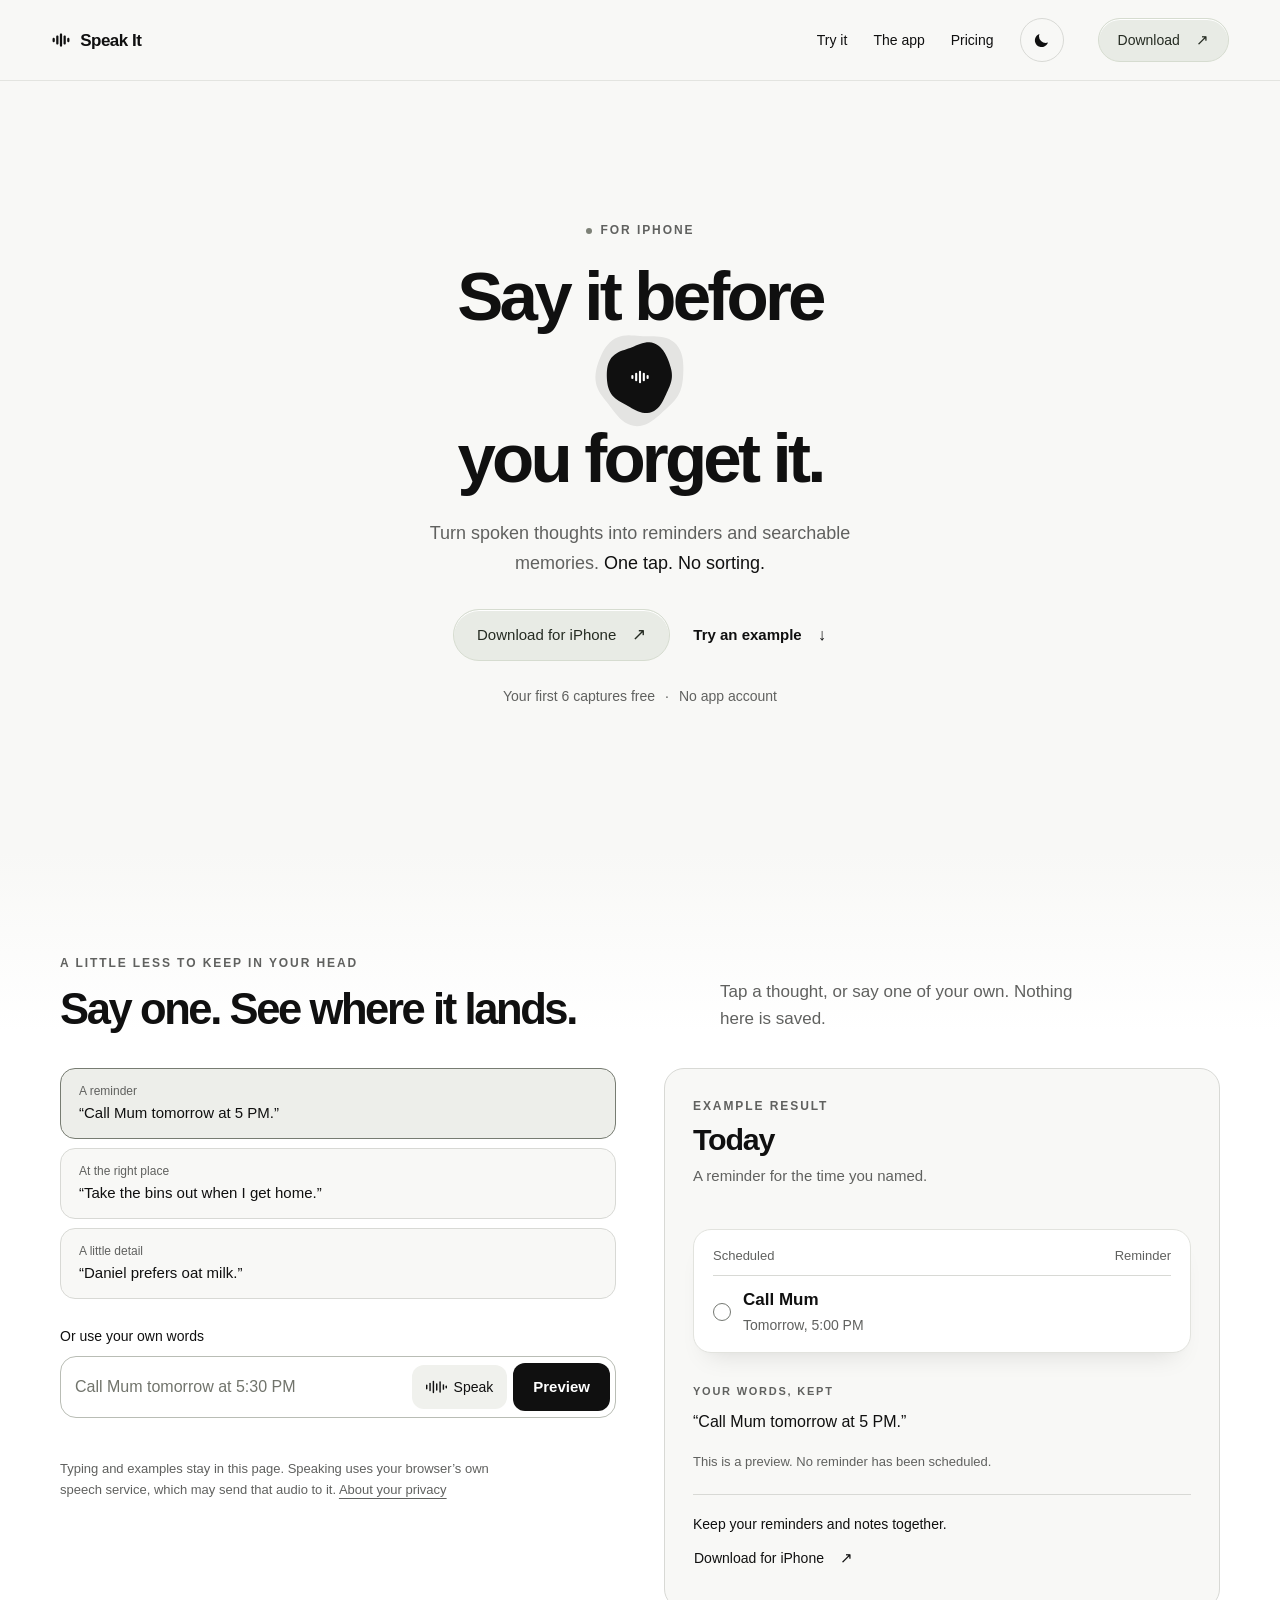
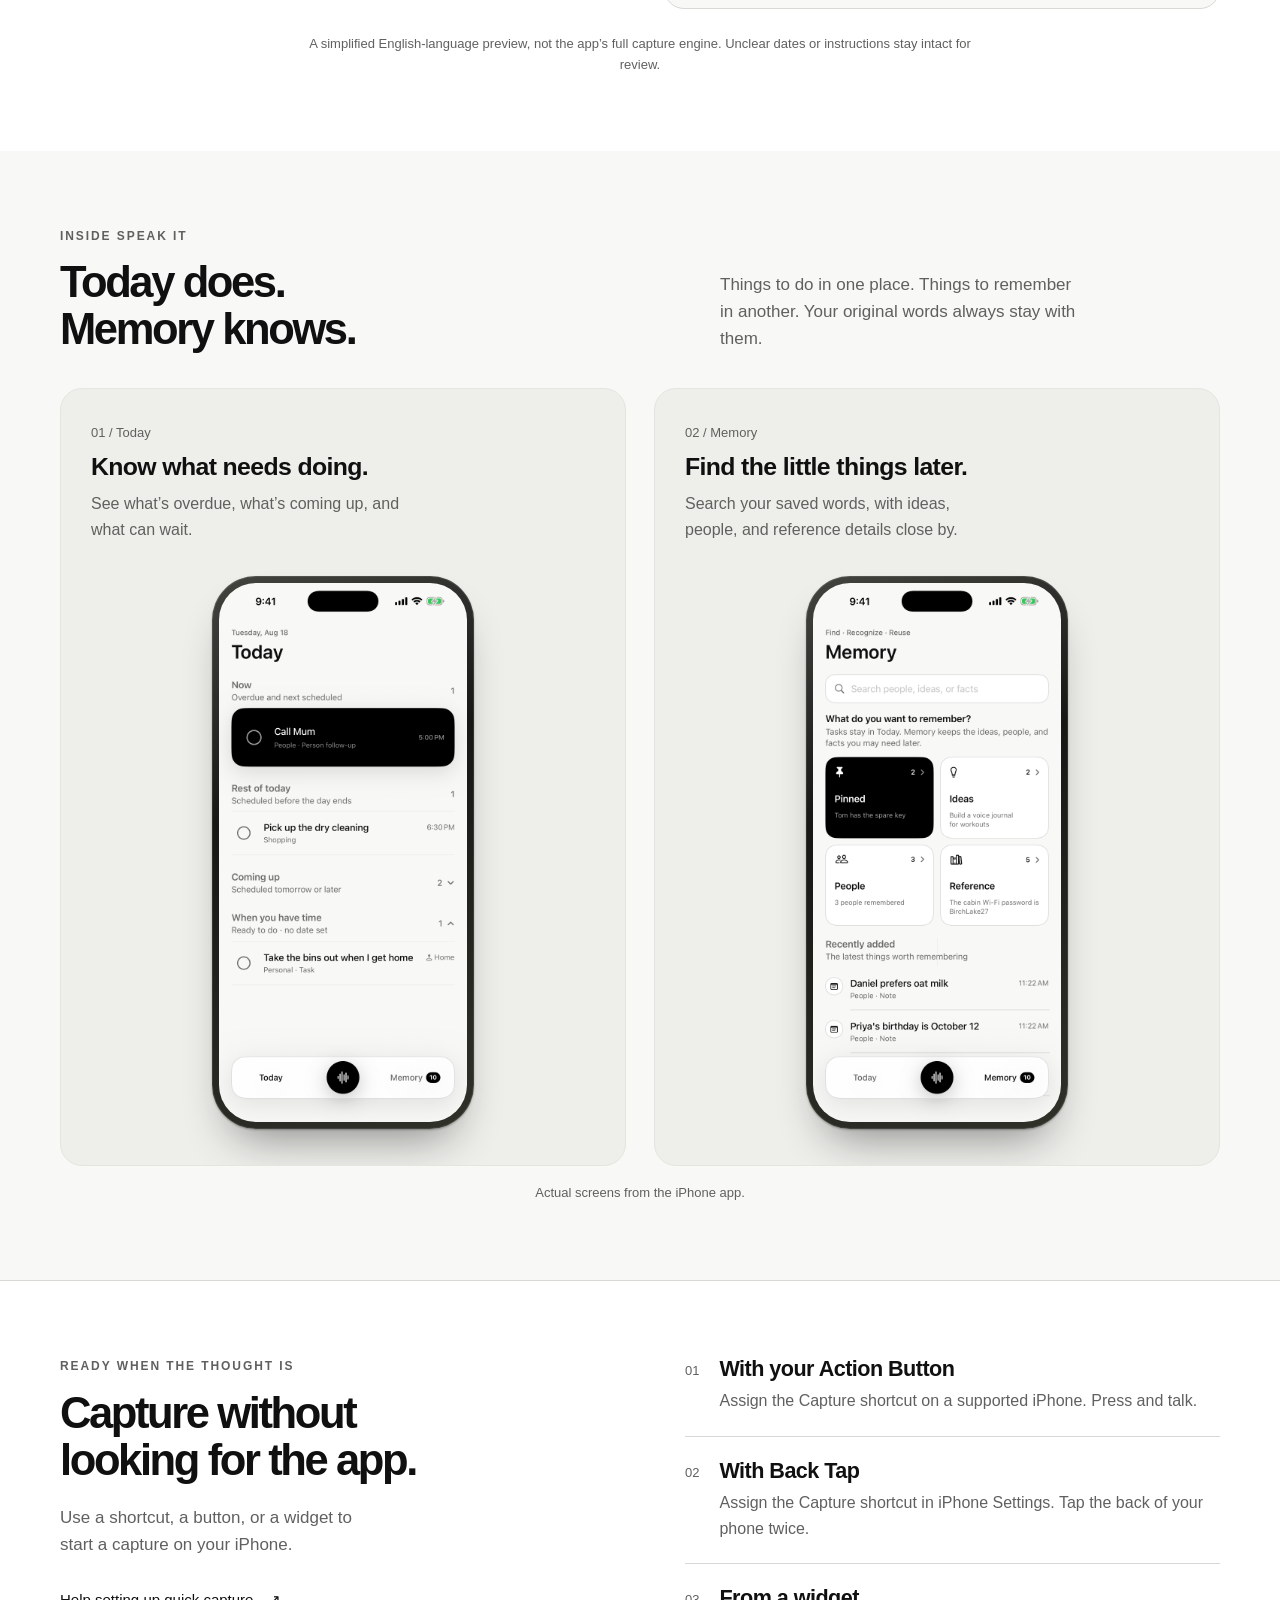
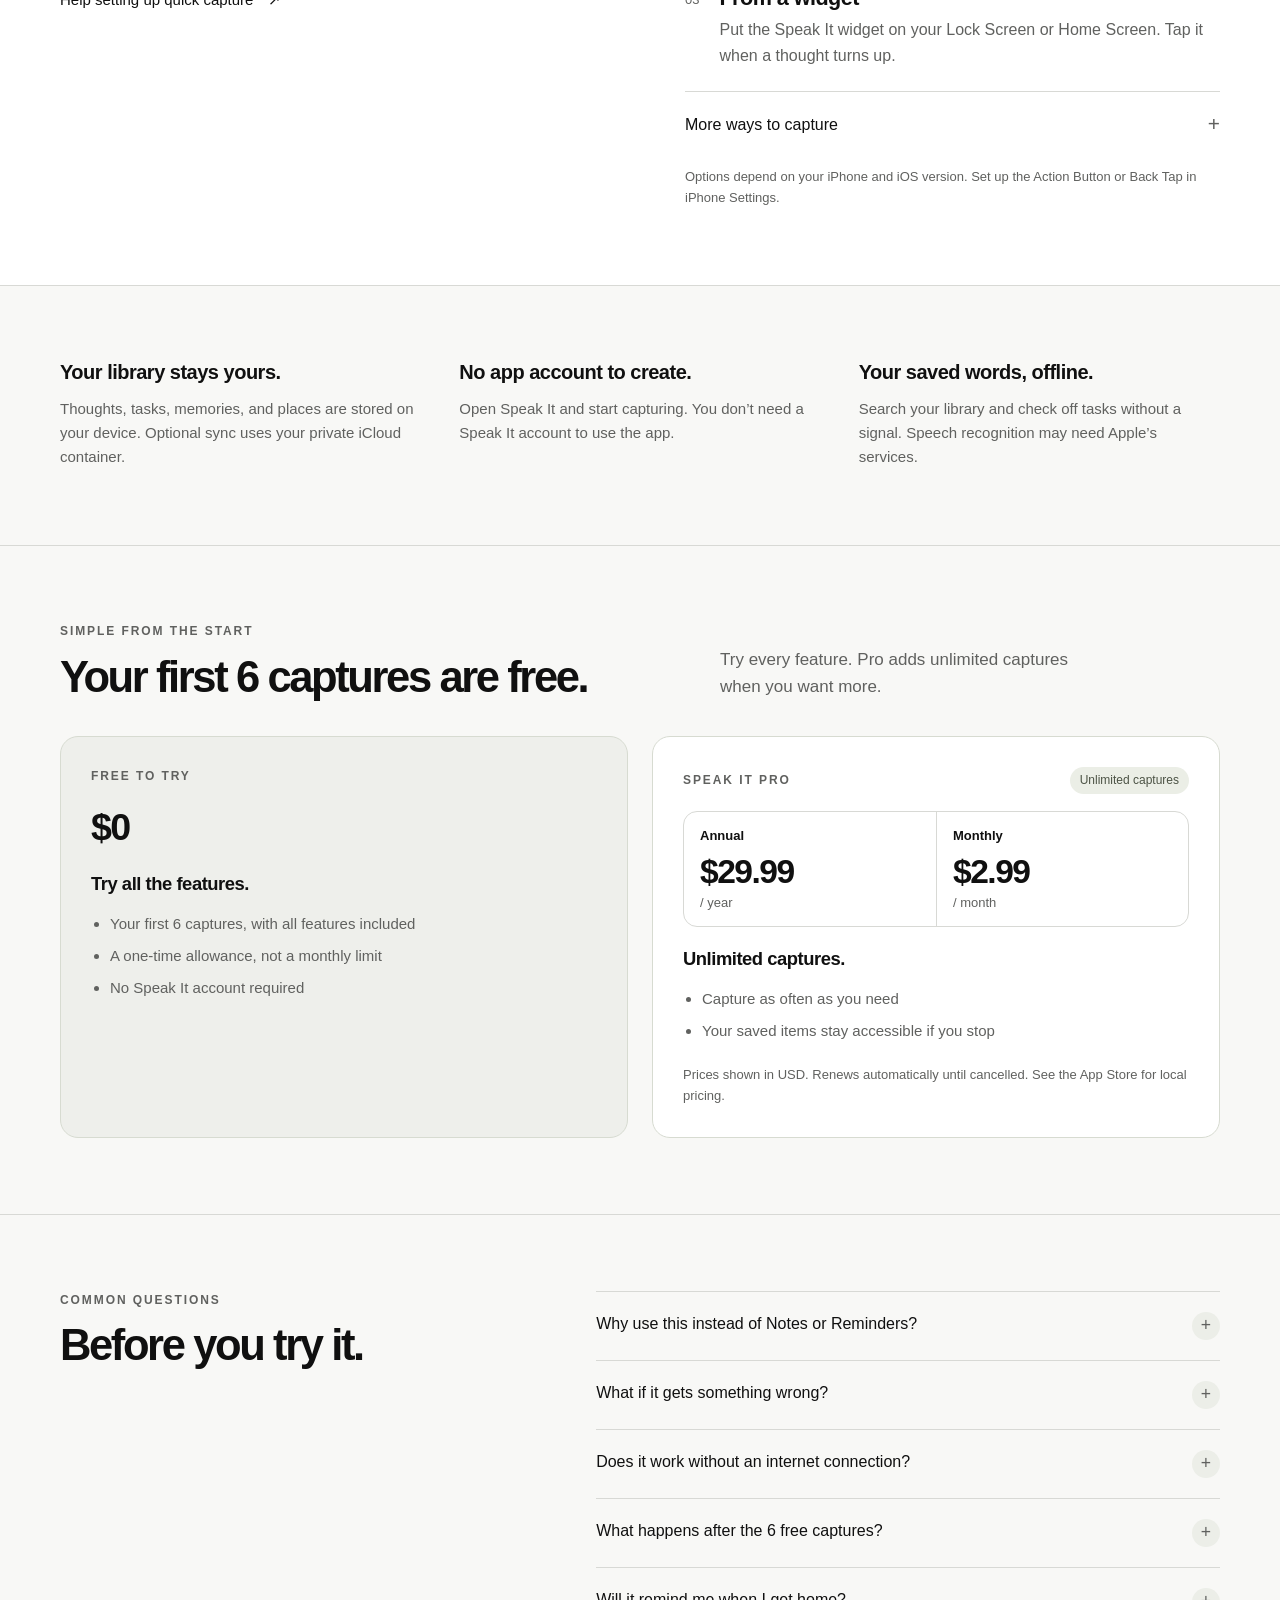
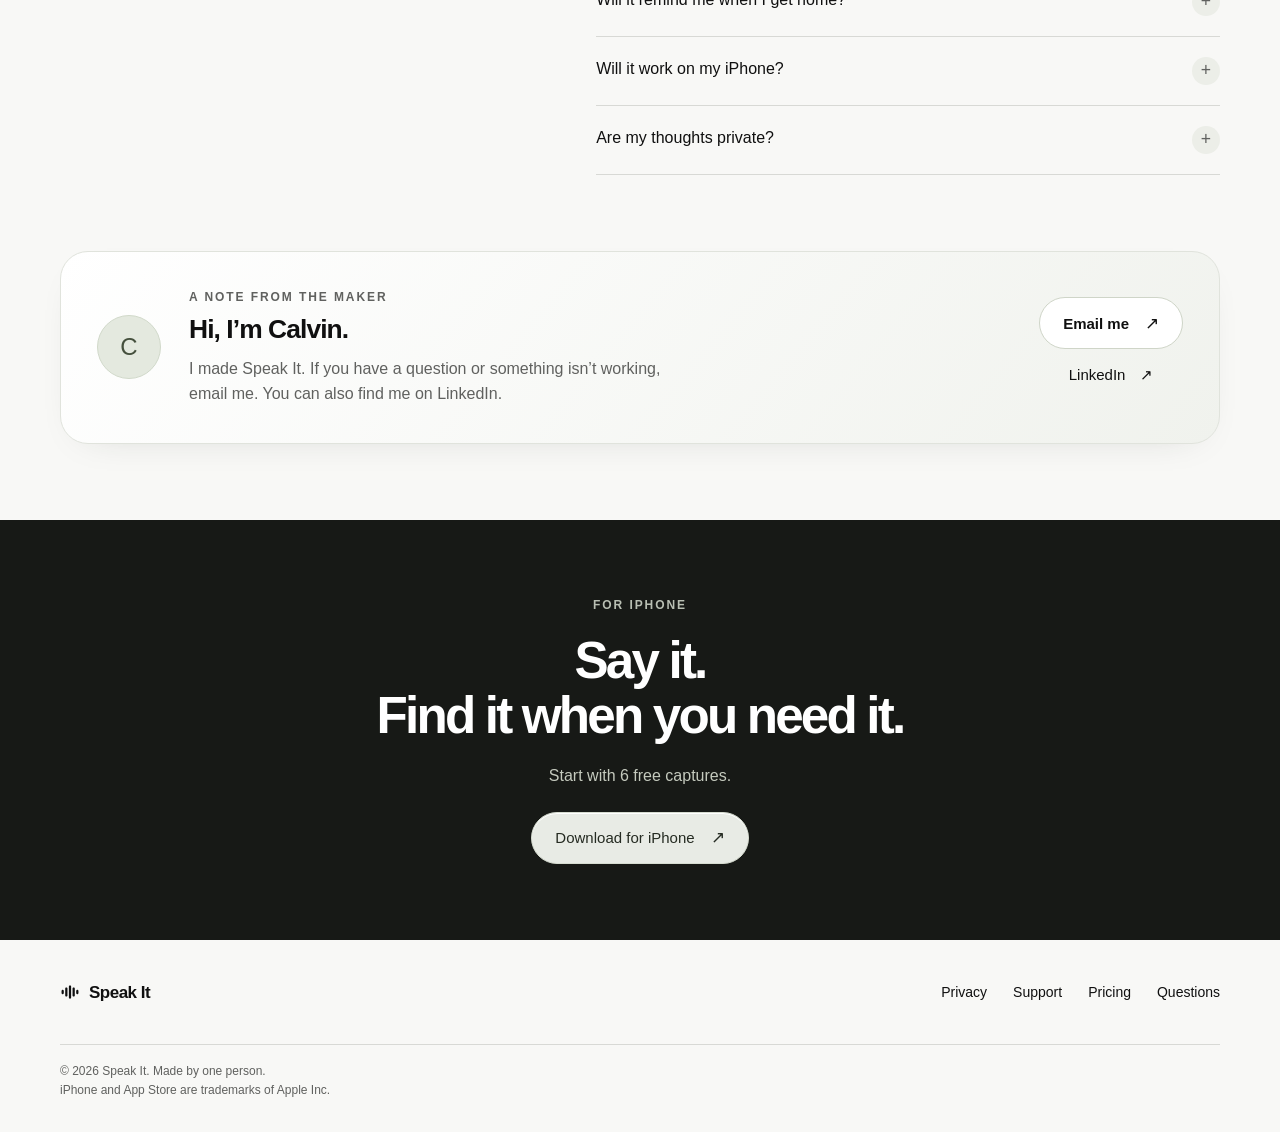
==== commit 2fcd90d2: "Light by default with a light/dark switch; clearer pricing card The page now opens light whatever th" ====
--- a/index.html
+++ b/index.html
@@ -8,10 +8,11 @@
 <meta name="viewport" content="width=device-width, initial-scale=1, viewport-fit=cover">
 <title>Speak It: Say it before you forget it.</title>
 <meta name="description" content="Turn spoken thoughts into reminders and searchable memories. One tap. No sorting. Speak It for iPhone. 6 captures free.">
-<meta name="color-scheme" content="light dark">
 <meta name="speak-it-app-store-url" content="">
-<meta name="theme-color" content="#F8F8F6" media="(prefers-color-scheme: light)">
-<meta name="theme-color" content="#0B0B0A" media="(prefers-color-scheme: dark)">
+<meta name="theme-color" content="#F8F8F6">
+<!-- Light unless the visitor chose dark with the switch in the top bar; set
+     before the stylesheet paints so a dark visit never flashes light. -->
+<script>try{if(localStorage.getItem('speakit-theme')==='dark'){document.documentElement.dataset.theme='dark';document.querySelector('meta[name="theme-color"]').content='#0B0B0A';}}catch(e){}</script>
 <meta property="og:title" content="Speak It: Say it before you forget it.">
 <meta property="og:description" content="Say it in your own words. What needs doing goes to Today, what is worth keeping goes to Memory, and your original words stay put.">
 <meta property="og:type" content="website">
@@ -27,7 +28,7 @@
 <header class="topbar"><div class="topbar__inner"><a class="wordmark" href="#top"><svg class="wordmark__glyph" viewBox="0 0 24 24" aria-hidden="true" focusable="false">
       <path d="M1.86 10.71 L1.91 10.36 L2.04 10.04 L2.26 9.76 L2.53 9.54 L2.86 9.41 L3.21 9.36 L3.56 9.41 L3.88 9.54 L4.16 9.76 L4.38 10.04 L4.51 10.36 L4.56 10.71 L4.56 13.29 L4.51 13.64 L4.38 13.96 L4.16 14.24 L3.88 14.46 L3.56 14.59 L3.21 14.64 L2.86 14.59 L2.53 14.46 L2.26 14.24 L2.04 13.96 L1.91 13.64 L1.86 13.29 Z M6.26 7.81 L6.30 7.46 L6.44 7.14 L6.65 6.86 L6.93 6.64 L7.26 6.51 L7.60 6.46 L7.95 6.51 L8.28 6.64 L8.56 6.86 L8.77 7.14 L8.91 7.46 L8.95 7.81 L8.95 16.19 L8.91 16.54 L8.77 16.86 L8.56 17.14 L8.28 17.36 L7.95 17.49 L7.60 17.54 L7.26 17.49 L6.93 17.36 L6.65 17.14 L6.44 16.86 L6.30 16.54 L6.26 16.19 Z M10.65 5.35 L10.70 5.00 L10.83 4.67 L11.05 4.39 L11.33 4.18 L11.65 4.05 L12.00 4.00 L12.35 4.05 L12.67 4.18 L12.95 4.39 L13.17 4.67 L13.30 5.00 L13.35 5.35 L13.35 18.65 L13.30 19.00 L13.17 19.33 L12.95 19.61 L12.67 19.82 L12.35 19.95 L12.00 20.00 L11.65 19.95 L11.33 19.82 L11.05 19.61 L10.83 19.33 L10.70 19.00 L10.65 18.65 Z M15.05 7.81 L15.09 7.46 L15.23 7.14 L15.44 6.86 L15.72 6.64 L16.05 6.51 L16.40 6.46 L16.74 6.51 L17.07 6.64 L17.35 6.86 L17.56 7.14 L17.70 7.46 L17.74 7.81 L17.74 16.19 L17.70 16.54 L17.56 16.86 L17.35 17.14 L17.07 17.36 L16.74 17.49 L16.40 17.54 L16.05 17.49 L15.72 17.36 L15.44 17.14 L15.23 16.86 L15.09 16.54 L15.05 16.19 Z M19.44 10.71 L19.49 10.36 L19.62 10.04 L19.84 9.76 L20.12 9.54 L20.44 9.41 L20.79 9.36 L21.14 9.41 L21.47 9.54 L21.74 9.76 L21.96 10.04 L22.09 10.36 L22.14 10.71 L22.14 13.29 L22.09 13.64 L21.96 13.96 L21.74 14.24 L21.47 14.46 L21.14 14.59 L20.79 14.64 L20.44 14.59 L20.12 14.46 L19.84 14.24 L19.62 13.96 L19.49 13.64 L19.44 13.29 Z" fill="currentColor"/>
     </svg><span class="wordmark__name">Speak It</span></a>
-<nav aria-label="Main navigation"><a class="nav-link" href="#try">Try it</a><a class="nav-link" href="#screens">The app</a><a class="nav-link" href="#get">Pricing</a><a class="button button--dark button--small" href="#launch" data-acquire data-placement="header">Download<span aria-hidden="true">↗</span></a></nav></div></header>
+<nav aria-label="Main navigation"><a class="nav-link" href="#try">Try it</a><a class="nav-link" href="#screens">The app</a><a class="nav-link" href="#get">Pricing</a><button class="theme-toggle" type="button" data-theme-toggle aria-label="Switch to dark mode"><svg class="moon" viewBox="0 0 24 24" aria-hidden="true" focusable="false"><path fill="currentColor" d="M20.2 14.6A8.5 8.5 0 0 1 9.4 3.8a8.5 8.5 0 1 0 10.8 10.8Z"/></svg><svg class="sun" viewBox="0 0 24 24" aria-hidden="true" focusable="false"><g fill="none" stroke="currentColor" stroke-width="1.8" stroke-linecap="round"><circle cx="12" cy="12" r="4.2"/><path d="M12 2.5v2.2M12 19.3v2.2M2.5 12h2.2M19.3 12h2.2M5.3 5.3l1.6 1.6M17.1 17.1l1.6 1.6M5.3 18.7l1.6-1.6M17.1 6.9l1.6-1.6"/></g></svg></button><a class="button button--dark button--small" href="#launch" data-acquire data-placement="header">Download<span aria-hidden="true">↗</span></a></nav></div></header>
 <main id="main">
 <!-- ————————————————————————————————— Hero —————————————————————————————————
      A day's worth of unsorted thoughts turning around the one sentence that
@@ -127,7 +128,7 @@
 </section>
 <section class="section pricing-section" id="get" aria-labelledby="pricing-title"><div class="shell">
  <header class="section-head"><div><p class="eyebrow">Simple from the start</p><h2 id="pricing-title">Your first 6 captures are free.</h2></div><p>Try every feature. Pro adds unlimited captures when you want more.</p></header>
- <div class="plans"><article class="plan"><p class="eyebrow">Free to try</p><p class="price">$0</p><h3>Try all the features.</h3><ul><li>Your first 6 captures, with all features included</li><li>A one-time allowance, not a monthly limit</li><li>No Speak It account required</li></ul></article><article class="plan plan--pro"><div class="plan__heading"><p class="eyebrow">Speak It Pro</p><span class="plan-tag">Unlimited captures</span></div><div class="price-options"><p><span class="price">$2.99</span><span>/ month</span></p><p><s class="price-was" data-annual-was hidden></s><span class="price" data-annual-price>$29.99</span><span>/ year</span></p></div><h3>Unlimited captures.</h3><ul><li>Capture as often as you need</li><li>Your saved items stay accessible if you stop</li></ul><p class="micro-note" data-launch-note hidden>Annual launch price until October 22.</p><p class="micro-note">Prices shown in USD. Renews automatically until cancelled. See the App Store for local pricing.</p></article></div>
+ <div class="plans"><article class="plan"><p class="eyebrow">Free to try</p><p class="price">$0</p><h3>Try all the features.</h3><ul><li>Your first 6 captures, with all features included</li><li>A one-time allowance, not a monthly limit</li><li>No Speak It account required</li></ul></article><article class="plan plan--pro"><div class="plan__heading"><p class="eyebrow">Speak It Pro</p><span class="plan-tag">Unlimited captures</span></div><div class="price-options"><p><span class="price-label">Annual <s class="price-was" data-annual-was hidden></s></span><span class="price" data-annual-price>$29.99</span><span>/ year</span></p><p><span class="price-label">Monthly</span><span class="price">$2.99</span><span>/ month</span></p></div><p class="sale-tag" data-launch-note hidden>Annual is half price until Oct 22</p><h3>Unlimited captures.</h3><ul><li>Capture as often as you need</li><li>Your saved items stay accessible if you stop</li></ul><p class="micro-note">Prices shown in USD. Renews automatically until cancelled. See the App Store for local pricing.</p></article></div>
 
 </div></section>
 <section class="section faq-section shell" id="questions" aria-labelledby="faq-title"><div><p class="eyebrow">Common questions</p><h2 id="faq-title">Before you try it.</h2></div><div class="faq">
--- a/assets/conversion.css
+++ b/assets/conversion.css
@@ -1,5 +1,5 @@
 /* Speak It: a thought becomes something useful. No external fonts or assets. */
-:root{color-scheme:light dark;--bg:#f8f8f6;--bg-rgb:248 248 246;--paper:#fff;--ink:#101010;--ink-rgb:16 16 16;--muted:#60615f;--line:#d8d9d5;--on-ink:#fff;--gutter:clamp(20px,4vw,64px);--ease:cubic-bezier(.2,.75,.25,1);font-family:-apple-system,BlinkMacSystemFont,"SF Pro Display","Segoe UI",sans-serif;font-size:100%;scroll-padding-top:100px}
+:root{color-scheme:light;--bg:#f8f8f6;--bg-rgb:248 248 246;--paper:#fff;--ink:#101010;--ink-rgb:16 16 16;--muted:#60615f;--line:#d8d9d5;--on-ink:#fff;--gutter:clamp(20px,4vw,64px);--ease:cubic-bezier(.2,.75,.25,1);font-family:-apple-system,BlinkMacSystemFont,"SF Pro Display","Segoe UI",sans-serif;font-size:100%;scroll-padding-top:100px}
 *{box-sizing:border-box}body{margin:0;background:var(--bg);color:var(--ink);font-size:1rem;line-height:1.6;-webkit-font-smoothing:antialiased}h1,h2,h3,p,figure,dl,dd{margin:0}h1,h2,h3{line-height:1.08;font-weight:600}h1,h2{letter-spacing:-.055em}h3{letter-spacing:-.025em}a{color:inherit;text-underline-offset:4px}button,input{font:inherit}button,a{touch-action:manipulation}button{color:inherit;cursor:pointer}img,svg{display:block;max-width:100%}[hidden]{display:none!important}a:focus-visible,button:focus-visible,input:focus-visible,summary:focus-visible,[tabindex]:focus-visible{outline:2px solid var(--ink);outline-offset:5px}.sr-only{position:absolute;width:1px;height:1px;padding:0;margin:-1px;overflow:hidden;clip-path:inset(50%);white-space:nowrap}.skip-link{position:absolute;left:20px;top:-100px;padding:12px 20px;background:var(--ink);color:var(--on-ink);z-index:100}.skip-link:focus{top:12px}.shell{width:min(100% - var(--gutter)*2,1160px);margin-inline:auto}.topbar{position:sticky;top:0;z-index:30;background:rgb(248 248 246 / .94);border-bottom:1px solid rgb(216 217 213 / .65);backdrop-filter:blur(16px)}.topbar__inner{min-height:80px;margin:auto;padding:12px max(var(--gutter),env(safe-area-inset-right));display:flex;align-items:center;justify-content:space-between;gap:20px}
 
 /* The wordmark is the page's own typeface. The mark stays drawn; the name is
@@ -105,7 +105,7 @@
 summary{list-style:none;display:flex;justify-content:space-between;gap:22px;padding-block:20px;cursor:pointer;min-height:44px;font-weight:500}summary::-webkit-details-marker{display:none}summary>span{font-weight:400;color:var(--muted);font-size:1.3rem;line-height:1.2;transition:transform .2s}details[open]>summary>span{transform:rotate(45deg)}
 
 .trust-grid{display:grid;grid-template-columns:repeat(3,1fr);gap:38px}.trust-grid h3{font-size:1.25rem}.trust-grid p{color:var(--muted);margin-top:14px;font-size:.9375rem}.maker-note{border-top:1px solid var(--line);margin-top:42px;padding-top:25px;display:flex;align-items:center;justify-content:space-between;gap:30px}.maker-note p{color:var(--muted);font-size:.9375rem}.maker-note strong{font-weight:500;color:var(--ink)}
-.pricing-section{background:var(--bg);border-block:1px solid var(--line)}.plans{display:grid;grid-template-columns:1fr 1fr;gap:24px}.plan{padding:30px;background:#eeefeb;border:1px solid #d7dbd1;border-radius:18px}.plan--pro{background:white}.plan__heading{display:flex;align-items:center;justify-content:space-between;gap:10px;flex-wrap:wrap}.plan-tag{font-size:.75rem;background:#ebeee6;border-radius:999px;padding:4px 10px;color:#4c5345}.price{font-size:2.35rem;letter-spacing:-.045em;font-weight:550;line-height:1.3}.plan>.price{margin-top:17px}.price-options{display:flex;flex-wrap:wrap;gap:28px;margin-top:17px}.price-options p>span{display:block}.price-options p>span+span{font-size:.8125rem;color:var(--muted)}.price-was{display:block;font-size:.8125rem;color:var(--muted)}.plan h3{font-size:1.15rem;margin-top:22px}.plan ul{padding-left:19px;margin:14px 0 0;font-size:.9375rem;color:var(--muted)}.plan li{padding:4px 0}.plan .micro-note{margin-top:18px}.pricing-note{color:var(--muted);font-size:.8125rem;margin-top:20px}
+.pricing-section{background:var(--bg);border-block:1px solid var(--line)}.plans{display:grid;grid-template-columns:1fr 1fr;gap:24px}.plan{padding:30px;background:#eeefeb;border:1px solid #d7dbd1;border-radius:18px}.plan--pro{background:white}.plan__heading{display:flex;align-items:center;justify-content:space-between;gap:10px;flex-wrap:wrap}.plan-tag{font-size:.75rem;background:#ebeee6;border-radius:999px;padding:4px 10px;color:#4c5345}.price{font-size:2.35rem;letter-spacing:-.045em;font-weight:550;line-height:1.3}.plan>.price{margin-top:17px}.price-options{display:grid;grid-template-columns:1fr 1fr;margin-top:17px;border:1px solid var(--line);border-radius:14px}.price-options p{padding:14px 16px 13px;min-width:0}.price-options p+p{border-left:1px solid var(--line)}.price-options p>span{display:block}.price-options p>.price-label{font-size:.8125rem;font-weight:550;color:var(--ink)}.price-options p>.price{font-size:2.1rem;line-height:1.25;margin-top:4px}.price-options p>span:last-child{font-size:.8125rem;color:var(--muted)}.price-was{margin-left:6px;font-weight:400;color:var(--muted)}.sale-tag{display:inline-block;margin-top:12px;padding:5px 11px;border-radius:999px;background:var(--ink);color:var(--on-ink);font-size:.8125rem;font-weight:500}.plan h3{font-size:1.15rem;margin-top:22px}.plan ul{padding-left:19px;margin:14px 0 0;font-size:.9375rem;color:var(--muted)}.plan li{padding:4px 0}.plan .micro-note{margin-top:18px}.pricing-note{color:var(--muted);font-size:.8125rem;margin-top:20px}
 .faq-section{display:grid;grid-template-columns:.85fr 1.15fr;gap:75px}.faq-section .eyebrow{margin-bottom:12px;max-width:25ch}.faq details{border-top:1px solid var(--line)}.faq details:last-child{border-bottom:1px solid var(--line)}.faq summary{font-size:1rem;line-height:1.5}.faq details p{padding:0 28px 23px 0;font-size:.9375rem;color:var(--muted)}
 .closing{background:#171916;color:#fff;text-align:center}.closing h2{font-size:clamp(2.2rem,4vw,3.6rem);margin-top:18px}.closing .eyebrow{color:#b9bfb3}.closing h2+p{margin:20px 0 23px;color:#c5cabe}.closing .button{background:#f8f8f6;color:#101010}.closing .button:hover{background:#e5e9df}.closing .action-note{margin:16px auto 0;color:#bac1b3;max-width:50ch}.email-fallback{font-size:.8125rem;max-width:62ch;color:#bac1b3;line-height:1.6;margin:15px auto 0}.closing a:focus-visible{outline-color:white}
 .footer{padding-block:30px max(32px,env(safe-area-inset-bottom));display:flex;align-items:center;justify-content:space-between;gap:30px;flex-wrap:wrap}.footer nav a{min-height:44px;display:flex;align-items:center;font-size:.875rem;text-decoration:none}.footer nav a:hover{text-decoration:underline}.footer>p{width:100%;color:var(--muted);font-size:.75rem;line-height:1.6;border-top:1px solid var(--line);padding-top:17px}.button[aria-disabled=true]{opacity:.6;pointer-events:none}
@@ -135,7 +135,7 @@
   .faq-section{grid-template-columns:1fr;gap:25px}.faq-section .eyebrow{max-width:none}.closing h2{font-size:2.35rem}
   .footer{gap:18px}.footer nav{gap:22px;flex-wrap:wrap}.footer .wordmark{width:100%}.footer>p{margin-top:0}.action-note{max-width:43ch}
 }
-@media(max-width:360px){:root{--gutter:18px}.hero__actions{gap:4px 16px}.hero__actions .button--text{min-height:44px;padding-block:6px}.bubble span{font-size:.875rem}.saved-row{padding:14px}.demo-result{padding:20px}.topbar .button span{display:none}.hero__trust{font-size:.8125rem;gap:7px}.footer nav{gap:17px}}
+@media(max-width:360px){:root{--gutter:18px}.hero__actions{gap:4px 16px}.hero__actions .button--text{min-height:44px;padding-block:6px}.bubble span{font-size:.875rem}.saved-row{padding:14px}.demo-result{padding:20px}.topbar .button span{display:none}.hero__trust{font-size:.8125rem;gap:7px}.footer nav{gap:17px}.price-options p{padding:12px}.price-options p>.price{font-size:1.75rem}}
 
 /* A personal invitation, kept separate from product promises. */
 .maker-section{padding-bottom:76px}.maker-card{display:flex;align-items:center;gap:28px;padding:36px;border:1px solid #e0e3dc;border-radius:28px;background:linear-gradient(130deg,#fff,#f0f2ed);box-shadow:0 12px 38px -28px #242c2540}.maker-avatar{display:grid;place-items:center;width:64px;height:64px;flex-shrink:0;border-radius:50%;font-size:1.5rem;background:#e4e9df;border:1px solid #d1d9ca;color:#45503d}.maker-copy{flex:1}.maker-copy h2{font-size:1.65rem;letter-spacing:-.035em;margin-top:8px}.maker-copy>p:last-child{max-width:57ch;margin-top:12px;color:var(--muted);font-size:1rem}.maker-contact{flex-shrink:0;background:#fff;border-color:#cfd5c8}.faq summary>span{display:grid;place-items:center;flex-shrink:0;width:28px;height:28px;border-radius:50%;background:#eceee8;font-size:1.1rem}.faq details[open] summary{color:#35432b}.faq details p{font-size:1rem;max-width:60ch}.download-dialog{width:min(460px,calc(100% - 32px));max-height:calc(100svh - 32px);overflow:auto;padding:42px 30px 30px;border:1px solid #fff;border-radius:28px;background:var(--bg);color:var(--ink);box-shadow:0 30px 90px #0003}.download-dialog::backdrop{background:rgb(21 26 22 / .35);backdrop-filter:blur(6px)}.download-dialog h2{font-size:2.2rem;margin:14px 0 18px}.download-dialog>p:not(.eyebrow){color:var(--muted);line-height:1.6}.download-dialog>.button{display:flex;margin-top:24px}.download-dialog>.text-link{display:flex;justify-content:center;margin-top:10px}.download-dialog>.micro-note{margin-top:8px;text-align:center}.dialog-close{position:absolute;right:10px;top:8px;width:44px;height:44px;border:0;border-radius:50%;font-size:1.7rem;background:none}body:has(.download-dialog[open]){overflow:hidden}
@@ -160,38 +160,44 @@
 @media(max-width:360px){.maker-links{margin-left:0}}
 
 /* ================================ dark ===================================
-   The phone's own setting, like the app: the accent is white on near-black,
-   never blue. Every hard-coded light surface above has its dark twin here. */
-@media(prefers-color-scheme:dark){
-  :root{--bg:#0b0b0a;--bg-rgb:11 11 10;--paper:#1a1a19;--ink:#f5f5f3;--ink-rgb:245 245 243;--muted:#9d9e99;--line:#2c2d2a;--on-ink:#000}
-  .topbar{background:rgb(11 11 10 / .9);border-bottom-color:rgb(44 45 42 / .8)}
-  .button--dark:hover{background:#dcdcd8}
-  .orbit{background:radial-gradient(ellipse at 17% 40%,rgb(70 84 84 / .22),transparent 32%),radial-gradient(ellipse at 85% 58%,rgb(80 84 70 / .2),transparent 30%)}
-  .bubble span{border-color:rgb(255 255 255 / .13);background:linear-gradient(150deg,rgb(44 45 42 / .88),rgb(26 27 25 / .62) 52%,rgb(40 41 38 / .82));box-shadow:inset 0 1px 0 rgb(255 255 255 / .1),0 1px 2px rgb(0 0 0 / .3),0 14px 30px -6px rgb(0 0 0 / .55);color:#cfd0cb}
-  .bubble span::before{background:linear-gradient(140deg,rgb(255 255 255 / .28),rgb(255 255 255 / 0) 46%,rgb(255 255 255 / .1))}
-  .demo-section{background:linear-gradient(var(--bg),#121211 180px)}
-  .example:hover{border-color:#6c6f68}
-  .example.is-selected{background:#1d1e1c;border-color:#8a8d85}
-  .field-bar{background:var(--paper);border-color:#3a3b37}
-  .field-bar:focus-within{border-color:#8a8d85}
-  .field-bar input::placeholder{color:#7f817b}
-  .field-bar__mic{background:#262724}.field-bar__mic:hover{background:#30312e}
-  .saved-row{border-color:#2a2b28;box-shadow:0 16px 26px -15px #0009}
-  .task-circle{border-color:#8a8d85}
-  .app-feature{background:#141513;border-color:#262724}
-  .access-section{background:#121211}
-  .plan{background:#141513;border-color:#2a2b28}.plan--pro{background:var(--paper)}
-  .plan-tag{background:#262724;color:#cfd0cb}
-  .closing{background:#141513;border-top:1px solid var(--line)}
-  .maker-card{border-color:#262724;background:linear-gradient(130deg,#1a1a19,#121211);box-shadow:none}
-  .maker-avatar{background:#262724;border-color:#343531;color:#cfd0cb}
-  .maker-contact{background:var(--paper);border-color:#343531}
-  .faq summary>span{background:#262724}
-  .faq details[open] summary{color:var(--ink)}
-  .download-dialog{border-color:#2a2b28;box-shadow:0 30px 90px #000a}
-  .download-dialog::backdrop{background:rgb(0 0 0 / .55)}
-  .button--dark[data-acquire],.closing [data-acquire]{background:#262724;color:#f0f0ee;border-color:#3a3b37;box-shadow:inset 0 1px 0 rgb(255 255 255 / .06)}
-}
-@media(prefers-color-scheme:dark) and (hover:hover){.button--dark[data-acquire]:hover{background:#30312e}}
-@media(prefers-color-scheme:dark) and (prefers-reduced-transparency:reduce){.bubble span{background:#1d1e1c;border-color:#343531}}
-@media(prefers-color-scheme:dark) and (prefers-contrast:more){:root{--muted:#c8c8c4;--line:#777}.bubble span{background:#000;border-color:#888;color:#ddd}.example.is-selected{border-color:#f5f5f3}}
+   Light is the default; the switch in the top bar sets data-theme on <html>
+   (conversion.js and the inline script in the head). The accent is white on
+   near-black, never blue. Every hard-coded light surface above has its dark twin here. */
+:root[data-theme=dark]{color-scheme:dark;--bg:#0b0b0a;--bg-rgb:11 11 10;--paper:#1a1a19;--ink:#f5f5f3;--ink-rgb:245 245 243;--muted:#9d9e99;--line:#2c2d2a;--on-ink:#000}
+[data-theme=dark] .topbar{background:rgb(11 11 10 / .9);border-bottom-color:rgb(44 45 42 / .8)}
+[data-theme=dark] .button--dark:hover{background:#dcdcd8}
+[data-theme=dark] .orbit{background:radial-gradient(ellipse at 17% 40%,rgb(70 84 84 / .22),transparent 32%),radial-gradient(ellipse at 85% 58%,rgb(80 84 70 / .2),transparent 30%)}
+[data-theme=dark] .bubble span{border-color:rgb(255 255 255 / .13);background:linear-gradient(150deg,rgb(44 45 42 / .88),rgb(26 27 25 / .62) 52%,rgb(40 41 38 / .82));box-shadow:inset 0 1px 0 rgb(255 255 255 / .1),0 1px 2px rgb(0 0 0 / .3),0 14px 30px -6px rgb(0 0 0 / .55);color:#cfd0cb}
+[data-theme=dark] .bubble span::before{background:linear-gradient(140deg,rgb(255 255 255 / .28),rgb(255 255 255 / 0) 46%,rgb(255 255 255 / .1))}
+[data-theme=dark] .demo-section{background:linear-gradient(var(--bg),#121211 180px)}
+[data-theme=dark] .example:hover{border-color:#6c6f68}
+[data-theme=dark] .example.is-selected{background:#1d1e1c;border-color:#8a8d85}
+[data-theme=dark] .field-bar{background:var(--paper);border-color:#3a3b37}
+[data-theme=dark] .field-bar:focus-within{border-color:#8a8d85}
+[data-theme=dark] .field-bar input::placeholder{color:#7f817b}
+[data-theme=dark] .field-bar__mic{background:#262724}[data-theme=dark] .field-bar__mic:hover{background:#30312e}
+[data-theme=dark] .saved-row{border-color:#2a2b28;box-shadow:0 16px 26px -15px #0009}
+[data-theme=dark] .task-circle{border-color:#8a8d85}
+[data-theme=dark] .app-feature{background:#141513;border-color:#262724}
+[data-theme=dark] .access-section{background:#121211}
+[data-theme=dark] .plan{background:#141513;border-color:#2a2b28}[data-theme=dark] .plan--pro{background:var(--paper)}
+[data-theme=dark] .plan-tag{background:#262724;color:#cfd0cb}
+[data-theme=dark] .closing{background:#141513;border-top:1px solid var(--line)}
+[data-theme=dark] .maker-card{border-color:#262724;background:linear-gradient(130deg,#1a1a19,#121211);box-shadow:none}
+[data-theme=dark] .maker-avatar{background:#262724;border-color:#343531;color:#cfd0cb}
+[data-theme=dark] .maker-contact{background:var(--paper);border-color:#343531}
+[data-theme=dark] .faq summary>span{background:#262724}
+[data-theme=dark] .faq details[open] summary{color:var(--ink)}
+[data-theme=dark] .download-dialog{border-color:#2a2b28;box-shadow:0 30px 90px #000a}
+[data-theme=dark] .download-dialog::backdrop{background:rgb(0 0 0 / .55)}
+[data-theme=dark] .button--dark[data-acquire],[data-theme=dark] .closing [data-acquire]{background:#262724;color:#f0f0ee;border-color:#3a3b37;box-shadow:inset 0 1px 0 rgb(255 255 255 / .06)}
+@media(hover:hover){[data-theme=dark] .button--dark[data-acquire]:hover{background:#30312e}}
+@media(prefers-reduced-transparency:reduce){[data-theme=dark] .bubble span{background:#1d1e1c;border-color:#343531}}
+@media(prefers-contrast:more){:root[data-theme=dark]{--muted:#c8c8c4;--line:#777}[data-theme=dark] .bubble span{background:#000;border-color:#888;color:#ddd}[data-theme=dark] .example.is-selected{border-color:#f5f5f3}}
+
+/* The light/dark switch: a 44pt circle in the top bar, showing the mode a tap switches to. */
+.theme-toggle{display:inline-grid;place-items:center;width:44px;height:44px;margin-right:8px;padding:0;border:1px solid var(--line);border-radius:50%;background:none;color:var(--ink);flex-shrink:0}
+.theme-toggle svg{width:19px;height:19px}
+.theme-toggle .sun,[data-theme=dark] .theme-toggle .moon{display:none}
+[data-theme=dark] .theme-toggle .sun{display:block}
+@media(hover:hover){.theme-toggle:hover{background:rgb(var(--ink-rgb) / .06)}}
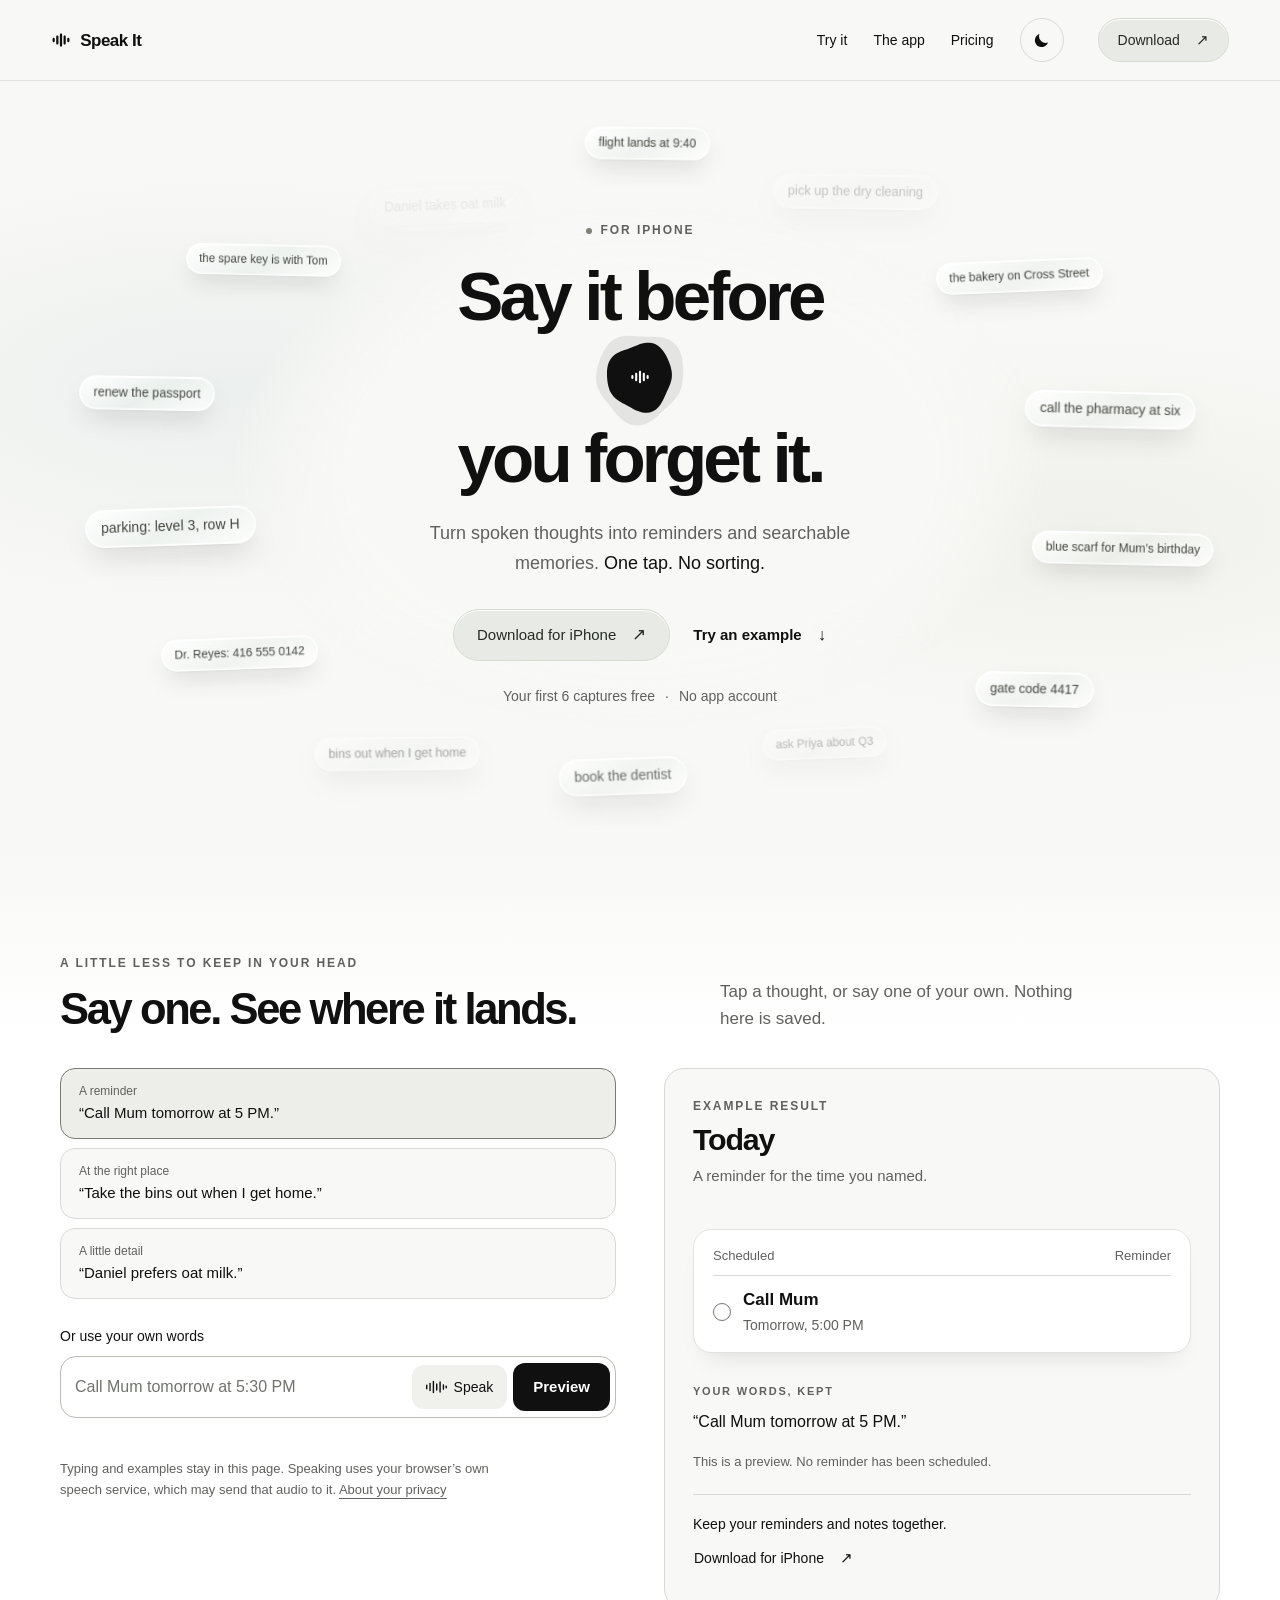
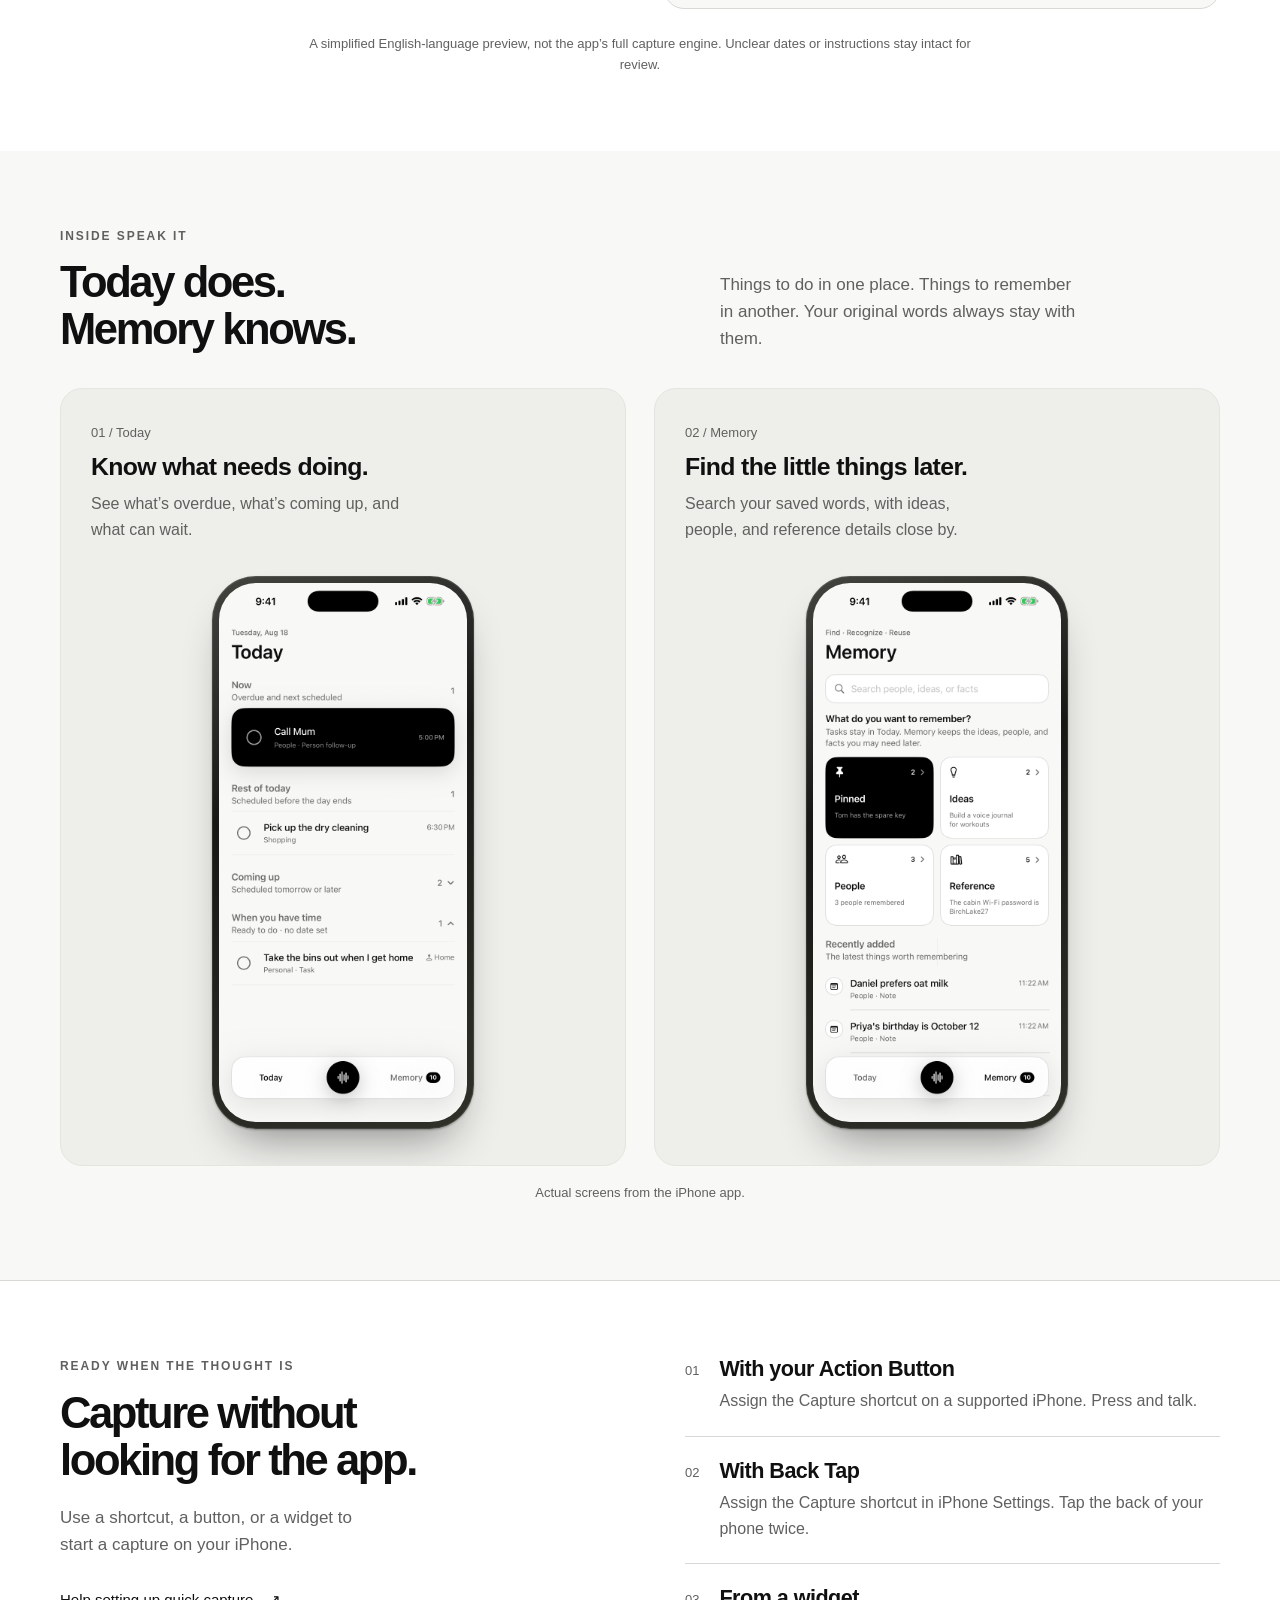
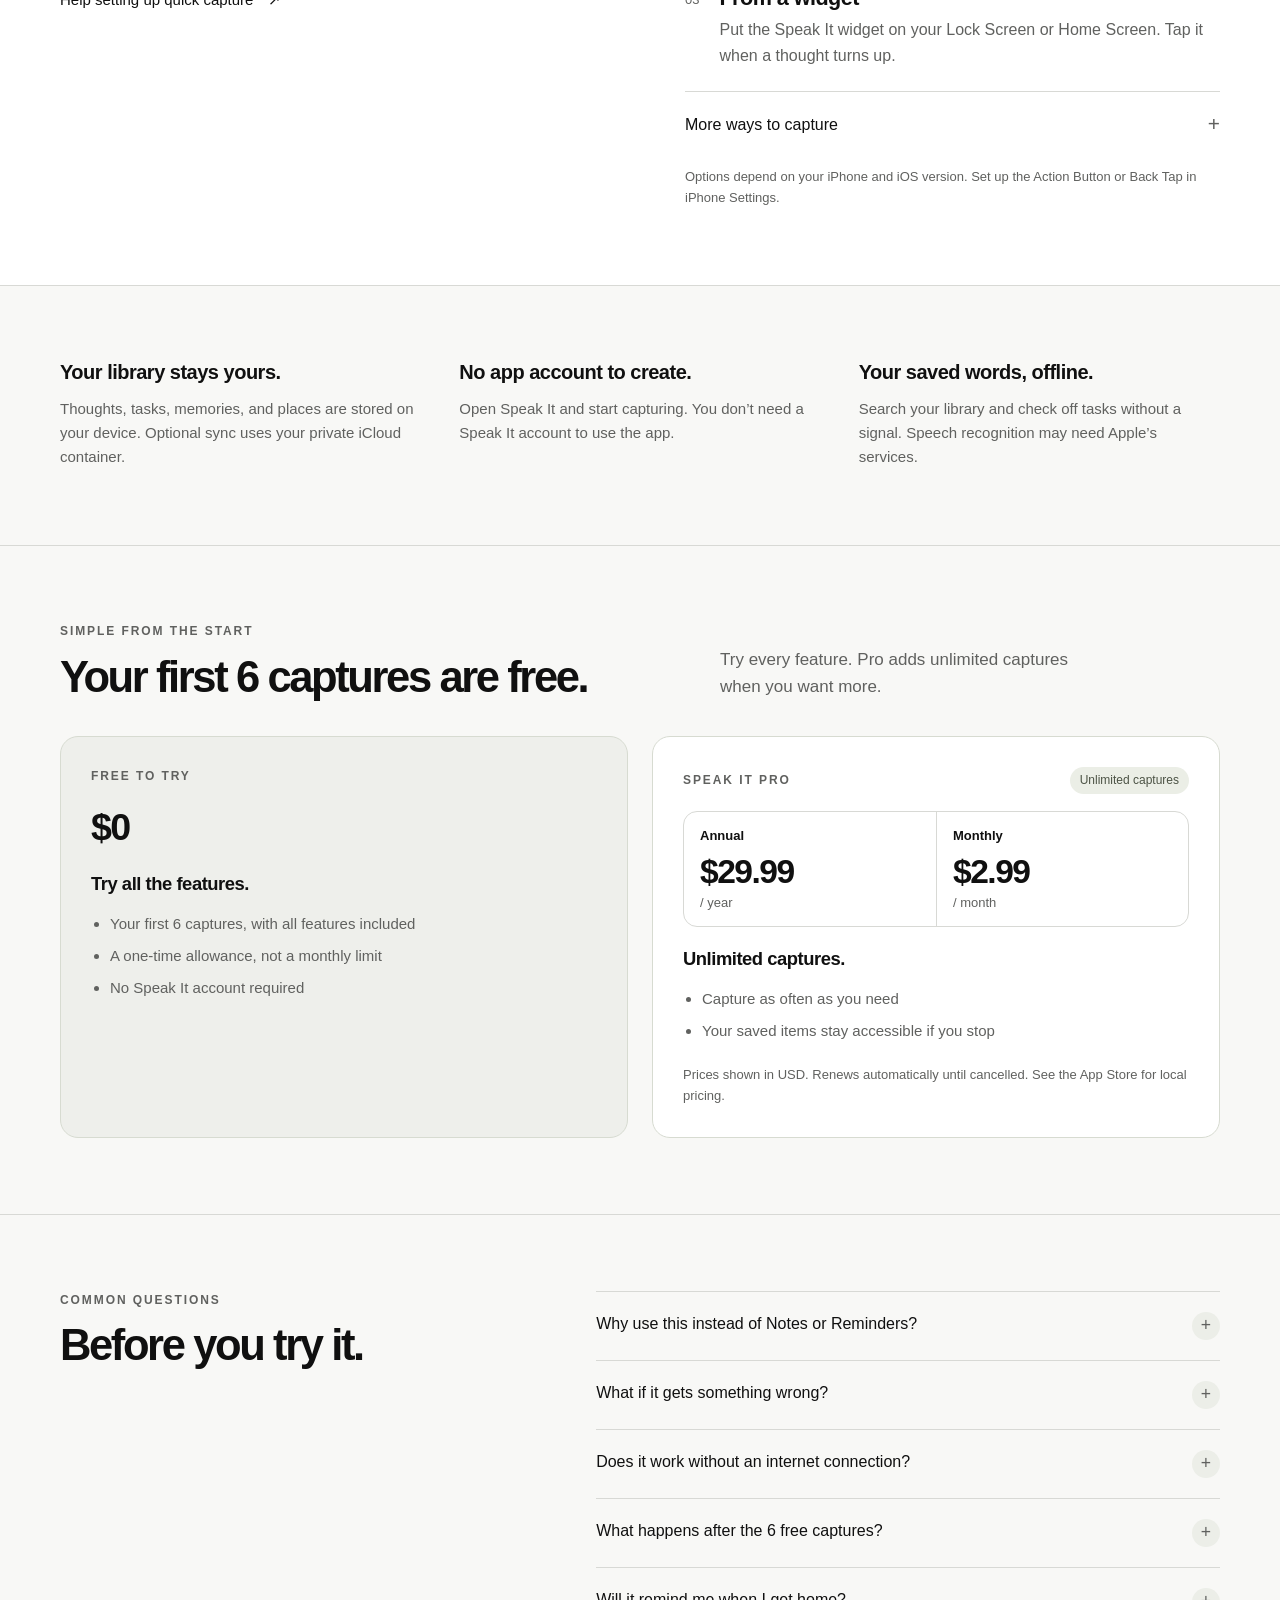
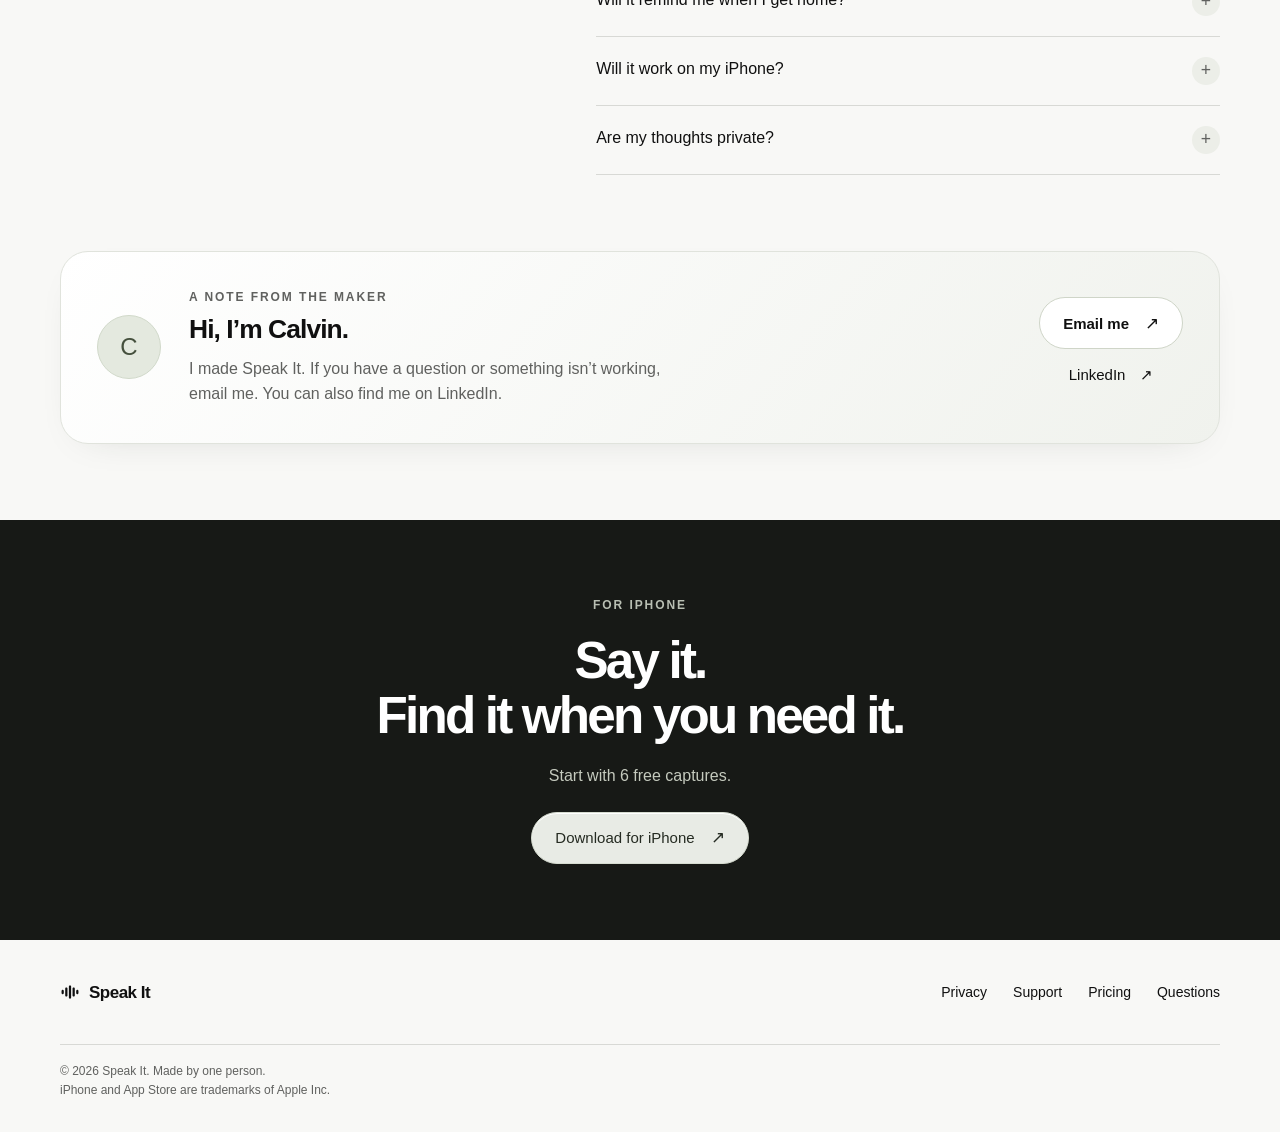
==== commit 51f76c27: "Bump the asset cache tags so returning visitors get the new hero script Co-Authored-By: Claude Opus " ====
--- a/index.html
+++ b/index.html
@@ -21,7 +21,7 @@
 <meta property="og:image:height" content="630">
 <meta name="twitter:card" content="summary_large_image">
 <link rel="icon" href="assets/img/favicon.svg" type="image/svg+xml">
-<link rel="stylesheet" href="assets/conversion.css?v=20261019">
+<link rel="stylesheet" href="assets/conversion.css?v=20261019b">
 </head>
 <body>
 <a class="skip-link" href="#main">Skip to content</a>
@@ -153,6 +153,6 @@
  <a class="button button--dark" href="#try" data-close-download>Try it here <span aria-hidden="true">↓</span></a>
  <a class="text-link" href="mailto:support@speakitapp.ca">Contact Calvin ↗</a>
 </dialog>
-<script src="assets/demo-parser.js?v=20261019" defer></script>
-<script src="assets/conversion.js?v=20261019" defer></script>
+<script src="assets/demo-parser.js?v=20261019b" defer></script>
+<script src="assets/conversion.js?v=20261019b" defer></script>
 </body></html>
--- a/assets/conversion.css
+++ b/assets/conversion.css
@@ -119,11 +119,13 @@
 @media(max-width:760px){
   :root{--gutter:22px;scroll-padding-top:85px}
   .topbar__inner{min-height:72px;padding-block:10px}.nav-link{display:none}.topbar nav{gap:0}.button--small{padding:10px 15px}.wordmark__name{font-size:1rem}.wordmark__glyph{width:18px}
-  .hero{padding-block:44px 48px;min-height:min(724px,88svh)}.orb{--u:60px}h1{font-size:clamp(2.5rem,9vw,3.7rem)}.hero__copy>.eyebrow{margin-bottom:16px}.hero__sub{margin-top:20px;font-size:1.0625rem;max-width:32ch}.hero__actions{margin-top:24px;gap:16px}.hero__trust{margin-top:18px}.hero__wash{inset:-2% -30%}
+  .hero{padding-block:88px 84px;min-height:0}.orb{--u:64px}h1{font-size:clamp(2.5rem,11.4vw,3.7rem)}.hero__copy>.eyebrow{margin-bottom:16px}.hero__sub{margin-top:20px;font-size:1.0625rem;max-width:32ch}.hero__actions{margin-top:24px;gap:16px}.hero__trust{margin-top:18px}.hero__wash{inset:-2% -30%}
   /* A bubble is the same size on a phone as on a desktop while the screen is a
      third of the width, so every other one is dropped rather than shrunk to
      illegibility. The ring is still a ring; there is just more air in it. */
-  .bubble:nth-child(2n){display:none}.bubble span{font-size:.875rem;padding:8px 14px}
+  .bubble span{font-size:.8125rem;padding:7px 13px}
+  /* the two rows run off both edges; fade them there instead of cutting them */
+  .orbit{-webkit-mask-image:linear-gradient(90deg,transparent,#000 14%,#000 86%,transparent);mask-image:linear-gradient(90deg,transparent,#000 14%,#000 86%,transparent)}
   .section{padding-block:48px}.section-head{display:block;margin-bottom:26px}.section-head>p{margin-top:15px;max-width:45ch}h2{font-size:2.05rem}
   .demo{grid-template-columns:1fr;gap:22px}.demo-result{scroll-margin-top:88px}.demo-result h3{font-size:1.7rem}.result-summary{min-height:0}.demo-result .saved-row{margin-top:17px}.demo-result .original{margin-top:19px}.result-next{margin-top:18px;padding-top:12px}.demo-scope{text-align:left;margin-top:19px}.example{padding:12px 15px}.demo-form{margin-top:20px}
   .field-bar{flex-wrap:wrap;gap:8px;padding:8px}.field-bar input{flex-basis:100%;min-height:44px;padding:8px 6px}.field-bar__mic{flex:1;justify-content:center}.field-bar__go{flex:1}
@@ -135,6 +137,7 @@
   .faq-section{grid-template-columns:1fr;gap:25px}.faq-section .eyebrow{max-width:none}.closing h2{font-size:2.35rem}
   .footer{gap:18px}.footer nav{gap:22px;flex-wrap:wrap}.footer .wordmark{width:100%}.footer>p{margin-top:0}.action-note{max-width:43ch}
 }
+@media(max-width:760px) and (max-height:700px){.hero{padding-top:64px}}
 @media(max-width:360px){:root{--gutter:18px}.hero__actions{gap:4px 16px}.hero__actions .button--text{min-height:44px;padding-block:6px}.bubble span{font-size:.875rem}.saved-row{padding:14px}.demo-result{padding:20px}.topbar .button span{display:none}.hero__trust{font-size:.8125rem;gap:7px}.footer nav{gap:17px}.price-options p{padding:12px}.price-options p>.price{font-size:1.75rem}}
 
 /* A personal invitation, kept separate from product promises. */
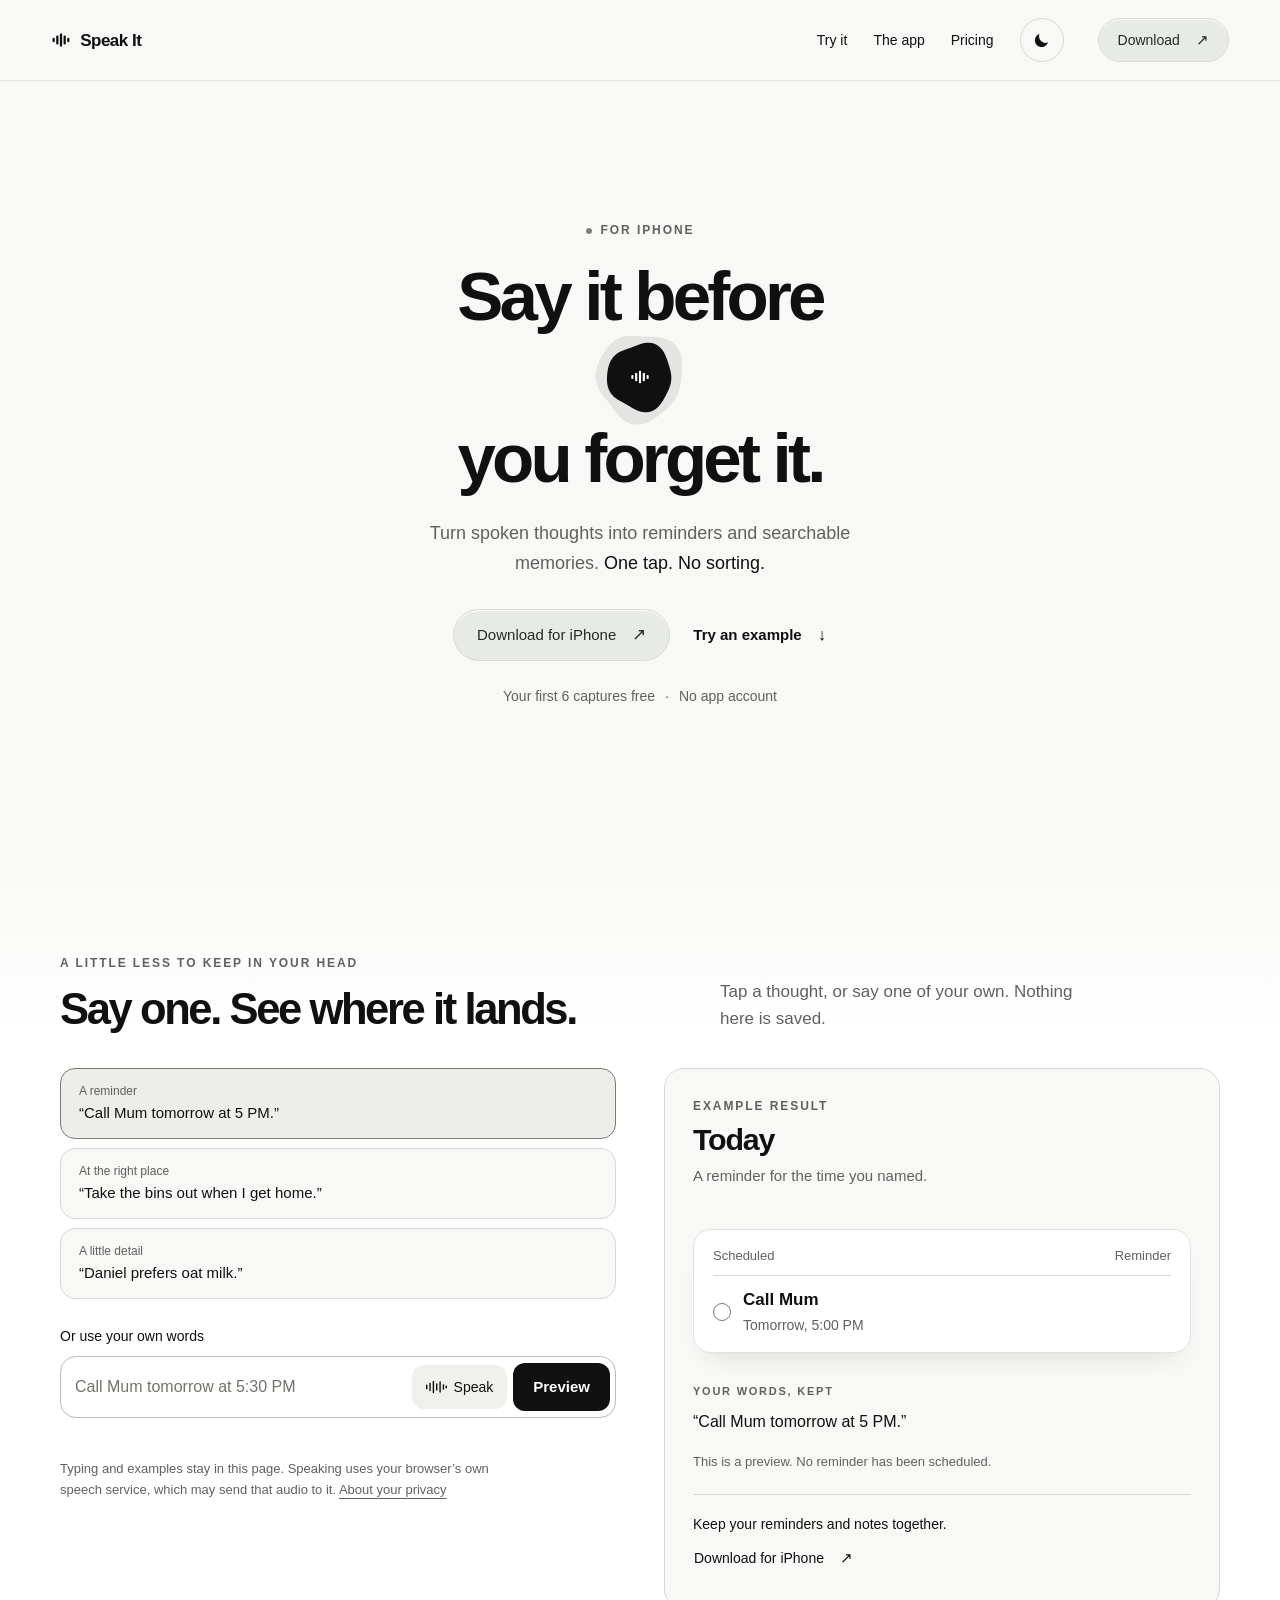
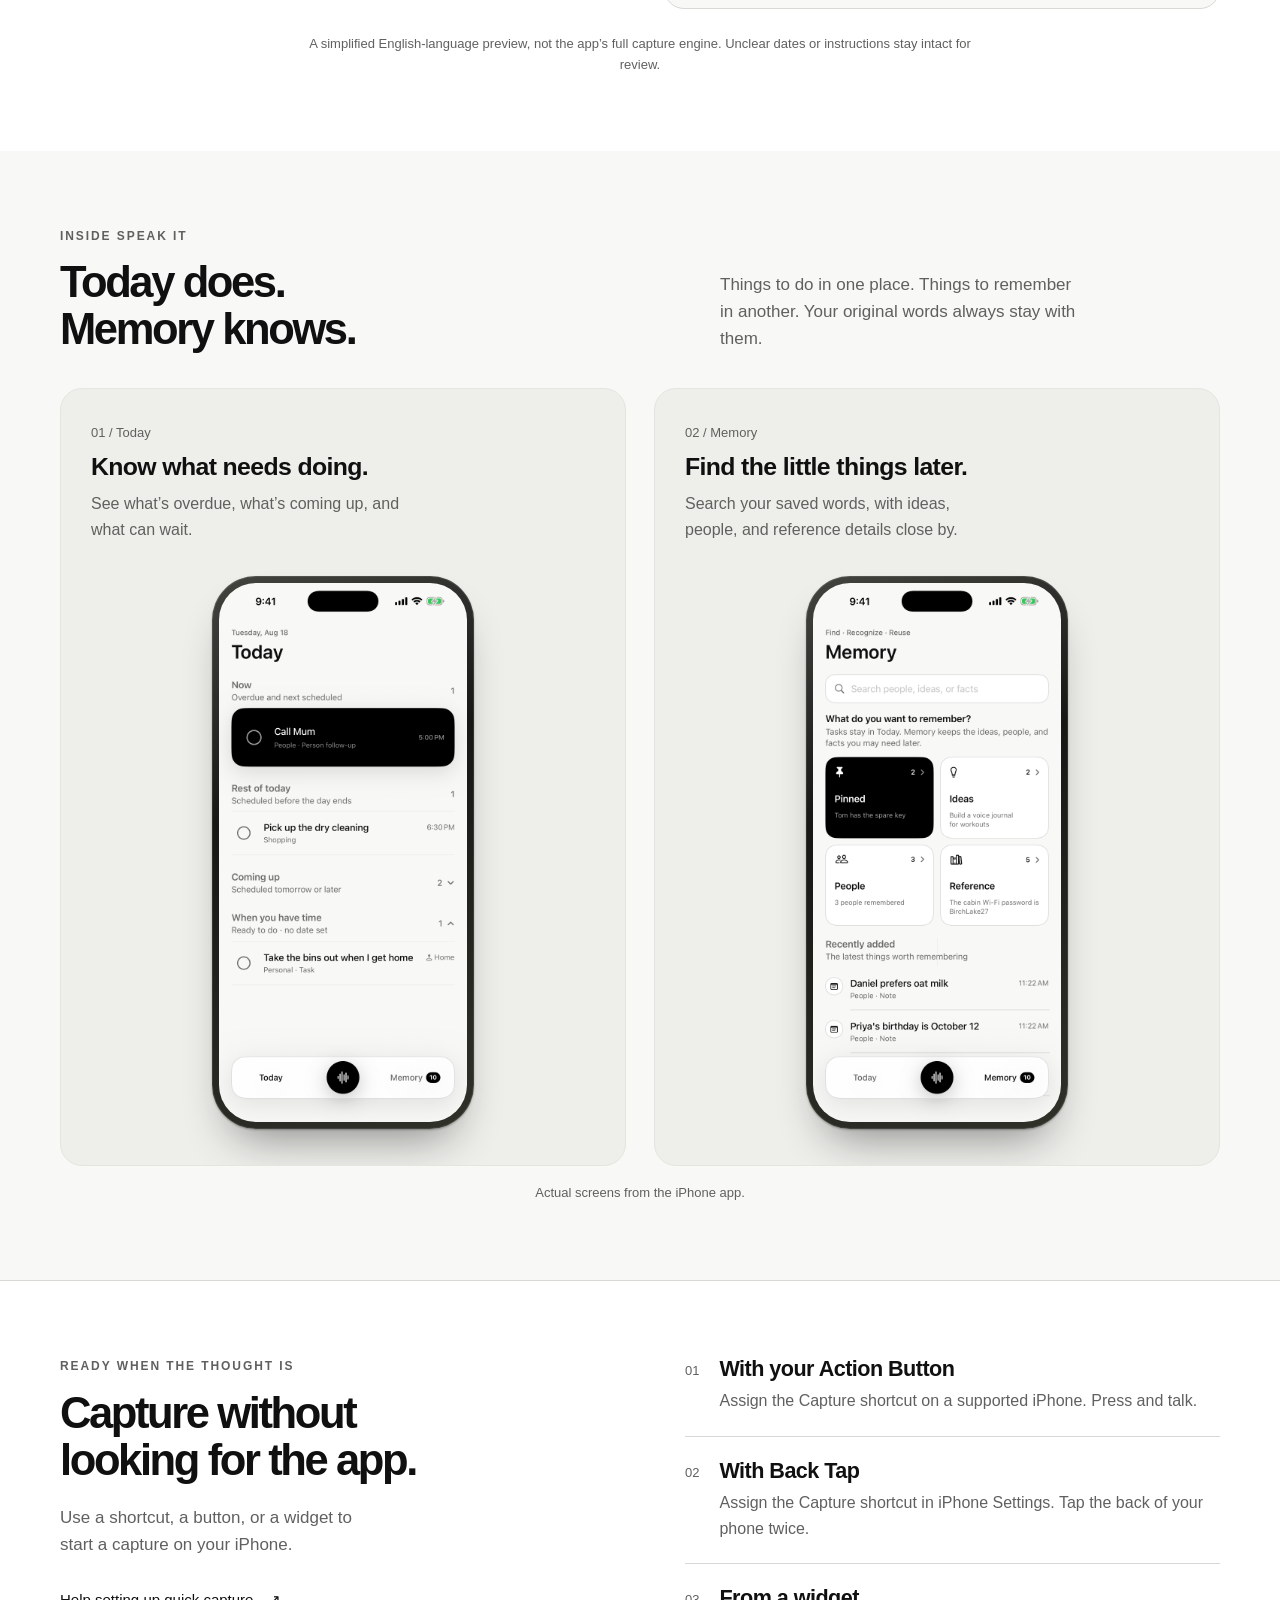
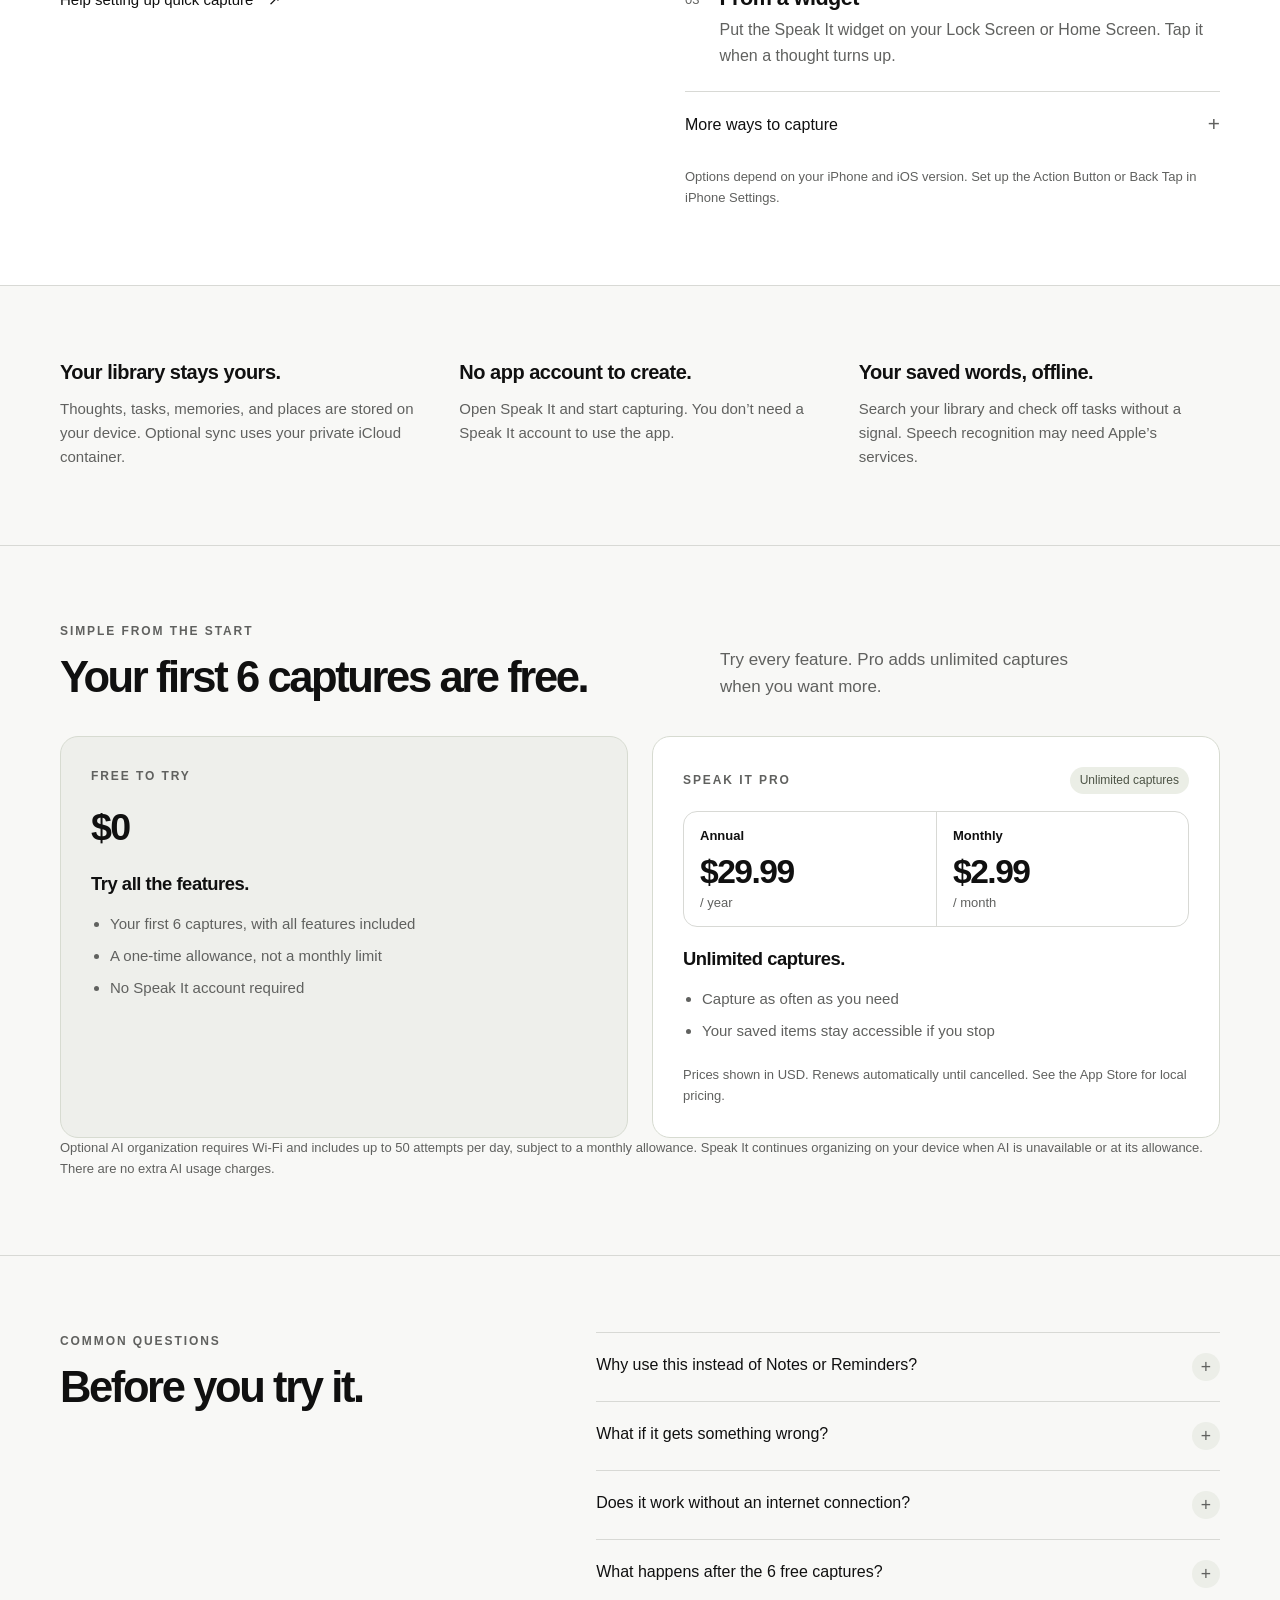
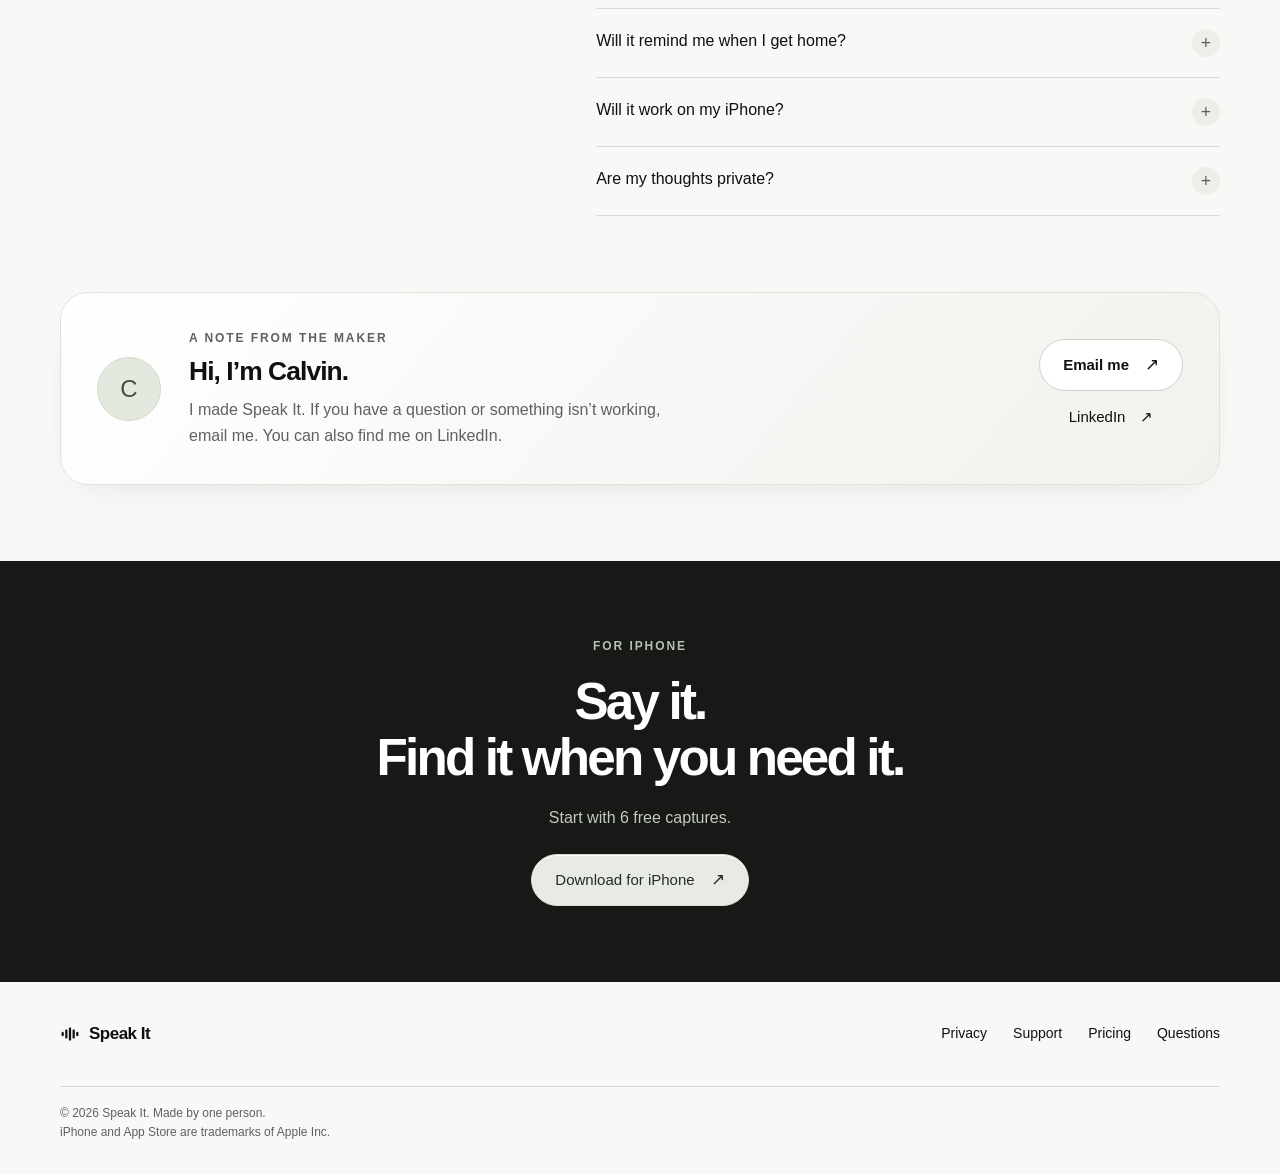
==== commit 531cdb1d: "Clarify optional AI privacy and usage allowances" ====
--- a/index.html
+++ b/index.html
@@ -128,17 +128,17 @@
 </section>
 <section class="section pricing-section" id="get" aria-labelledby="pricing-title"><div class="shell">
  <header class="section-head"><div><p class="eyebrow">Simple from the start</p><h2 id="pricing-title">Your first 6 captures are free.</h2></div><p>Try every feature. Pro adds unlimited captures when you want more.</p></header>
- <div class="plans"><article class="plan"><p class="eyebrow">Free to try</p><p class="price">$0</p><h3>Try all the features.</h3><ul><li>Your first 6 captures, with all features included</li><li>A one-time allowance, not a monthly limit</li><li>No Speak It account required</li></ul></article><article class="plan plan--pro"><div class="plan__heading"><p class="eyebrow">Speak It Pro</p><span class="plan-tag">Unlimited captures</span></div><div class="price-options"><p><span class="price-label">Annual <s class="price-was" data-annual-was hidden></s></span><span class="price" data-annual-price>$29.99</span><span>/ year</span></p><p><span class="price-label">Monthly</span><span class="price">$2.99</span><span>/ month</span></p></div><p class="sale-tag" data-launch-note hidden>Annual is half price until Oct 22</p><h3>Unlimited captures.</h3><ul><li>Capture as often as you need</li><li>Your saved items stay accessible if you stop</li></ul><p class="micro-note">Prices shown in USD. Renews automatically until cancelled. See the App Store for local pricing.</p></article></div>
+ <div class="plans"><article class="plan"><p class="eyebrow">Free to try</p><p class="price">$0</p><h3>Try all the features.</h3><ul><li>Your first 6 captures, with all features included</li><li>A one-time allowance, not a monthly limit</li><li>No Speak It account required</li></ul></article><article class="plan plan--pro"><div class="plan__heading"><p class="eyebrow">Speak It Pro</p><span class="plan-tag">Unlimited captures</span></div><div class="price-options"><p><span class="price-label">Annual <s class="price-was" data-annual-was hidden></s></span><span class="price" data-annual-price>$29.99</span><span>/ year</span></p><p><span class="price-label">Monthly</span><span class="price">$2.99</span><span>/ month</span></p></div><p class="sale-tag" data-launch-note hidden>Annual is half price until Oct 22</p><h3>Unlimited captures.</h3><ul><li>Capture as often as you need</li><li>Your saved items stay accessible if you stop</li></ul><p class="micro-note">Prices shown in USD. Renews automatically until cancelled. See the App Store for local pricing.</p></article></div><p class="micro-note">Optional AI organization requires Wi-Fi and includes up to 50 attempts per day, subject to a monthly allowance. Speak It continues organizing on your device when AI is unavailable or at its allowance. There are no extra AI usage charges.</p>
 
 </div></section>
 <section class="section faq-section shell" id="questions" aria-labelledby="faq-title"><div><p class="eyebrow">Common questions</p><h2 id="faq-title">Before you try it.</h2></div><div class="faq">
 <details><summary>Why use this instead of Notes or Reminders?<span aria-hidden="true">+</span></summary><p>Speak It gives you one place to begin, whether you’re saying something to do or something to remember. Tasks go to Today; ideas and details go to Memory. You can speak first without choosing a list or folder.</p></details>
 <details><summary>What if it gets something wrong?<span aria-hidden="true">+</span></summary><p>Your original words are kept. In the app, open an item to edit its title, category, date, or reminder. Review anything unclear before relying on it.</p></details>
-<details><summary>Does it work without an internet connection?<span aria-hidden="true">+</span></summary><p>Your saved library, search, and task completion work offline. Speech uses Apple’s Speech framework and may require a connection. You can type a thought when speaking isn’t available.</p></details>
+<details><summary>Does it work without an internet connection?<span aria-hidden="true">+</span></summary><p>Your saved library, search, and task completion work offline. Speech uses Apple’s Speech framework and may require a connection. You can type a thought when speaking isn’t available. AI organization needs Wi-Fi; otherwise, Speak It organizes on your device.</p></details>
 <details><summary>What happens after the 6 free captures?<span aria-hidden="true">+</span></summary><p>The free allowance is 6 captures in total and does not renew. Pro enables more captures. Your saved items stay accessible if you don’t subscribe or later cancel.</p></details>
 <details><summary>Will it remind me when I get home?<span aria-hidden="true">+</span></summary><p>The app supports Home and Work place reminders after you set those places and grant the required location and notification permissions. The browser preview does not set reminders or request your location.</p></details>
 <details><summary>Will it work on my iPhone?<span aria-hidden="true">+</span></summary><p>Speak It works on iPhones running iOS 17 or later. You don’t need Apple Intelligence. Options such as the Action Button depend on your iPhone model.</p></details>
-<details><summary>Are my thoughts private?<span aria-hidden="true">+</span></summary><p>Your thoughts are stored on your device, with optional sync through your private iCloud container. Organizing happens on your iPhone. Speech recognition may use Apple’s services. <a href="privacy/">Read the privacy policy</a>.</p></details>
+<details><summary>Are my thoughts private?<span aria-hidden="true">+</span></summary><p>Your thoughts are stored on your device, with optional sync through your private iCloud container. Optional AI organization sends capture text to OpenAI after you enable it. Your original words stay on your iPhone, and on-device organization remains available. Speech recognition may use Apple’s services. <a href="privacy/">Read the privacy policy</a>.</p></details>
 </div></section>
 <section class="maker-section shell" id="maker" aria-labelledby="maker-title">
  <div class="maker-card"><div class="maker-avatar" aria-hidden="true">C</div><div class="maker-copy"><p class="eyebrow">A note from the maker</p><h2 id="maker-title">Hi, I’m Calvin.</h2><p>I made Speak It. If you have a question or something isn’t working, email me. You can also find me on LinkedIn.</p></div><div class="maker-links"><a class="button maker-contact" href="mailto:support@speakitapp.ca?subject=Hello%20Calvin">Email me <span aria-hidden="true">↗</span></a><a class="text-link" href="https://www.linkedin.com/in/calvinsalsali/" target="_blank" rel="noopener noreferrer">LinkedIn <span aria-hidden="true">↗</span></a></div></div>
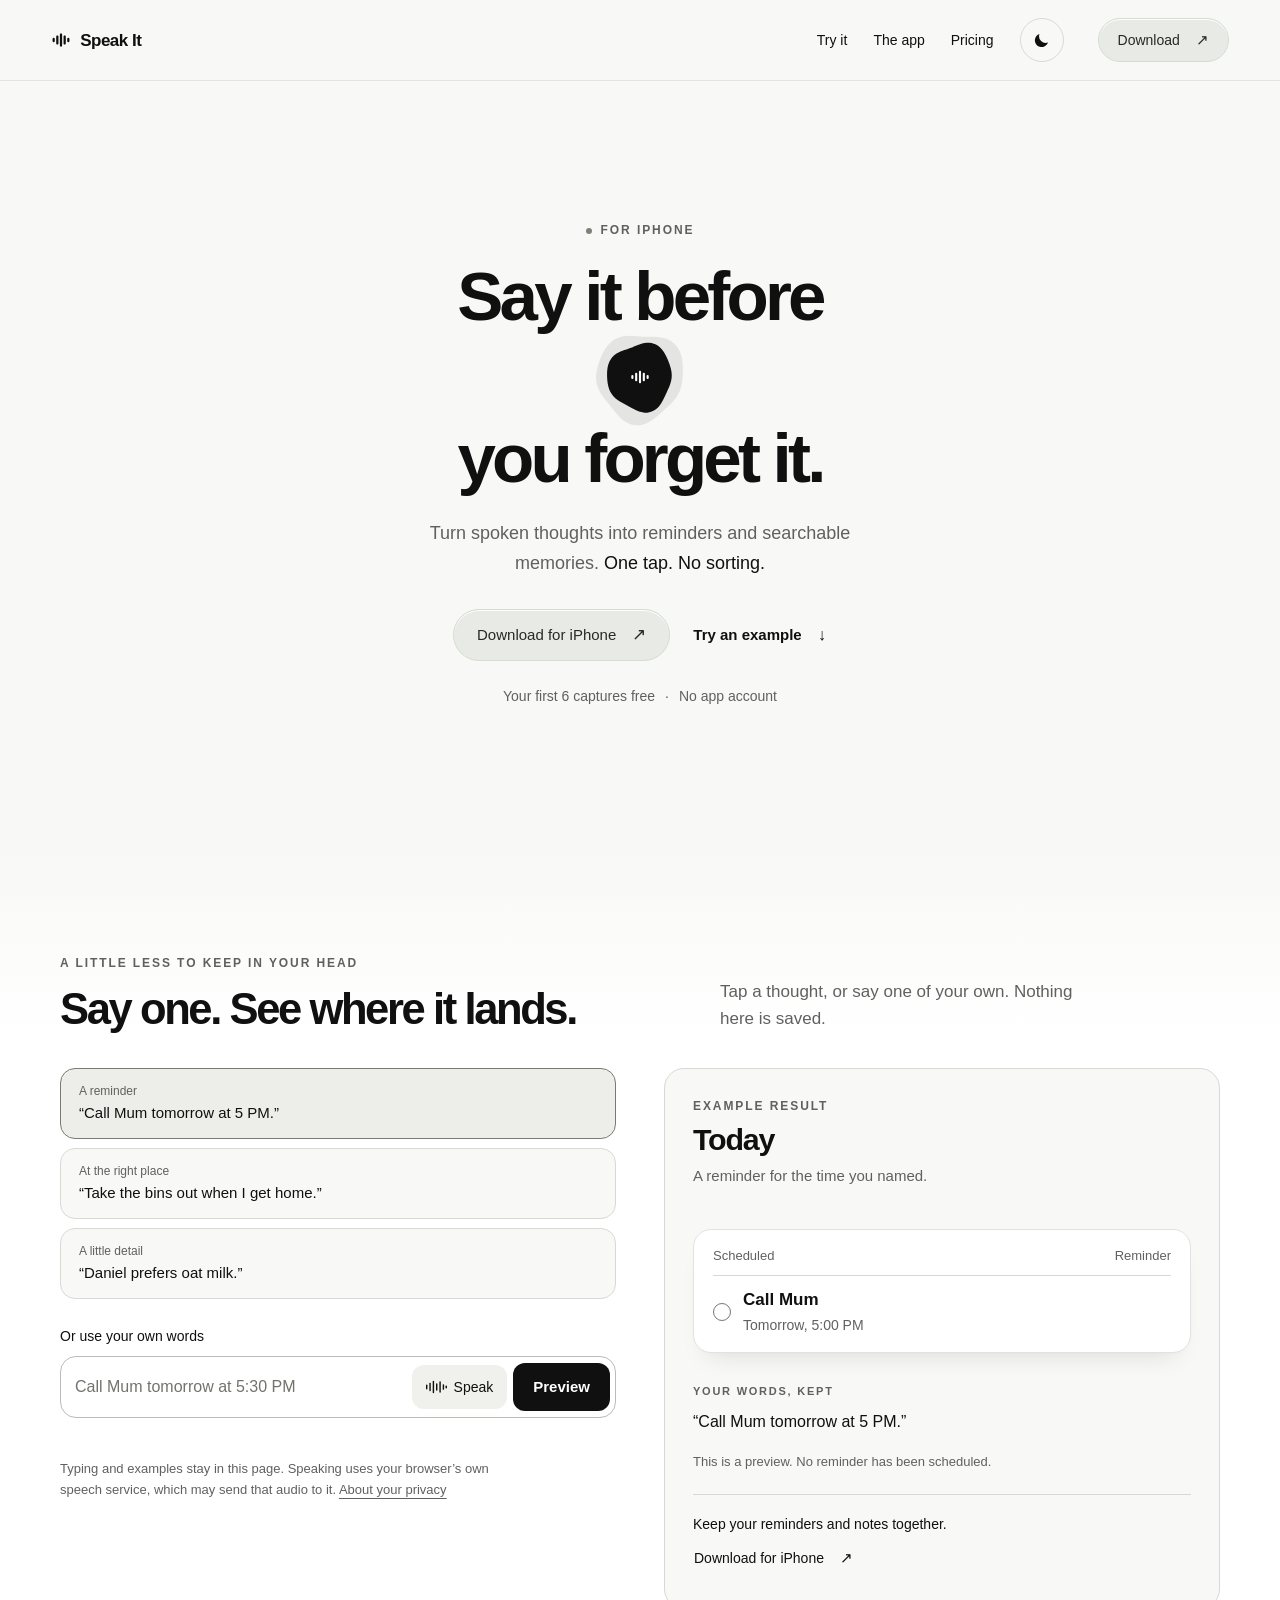
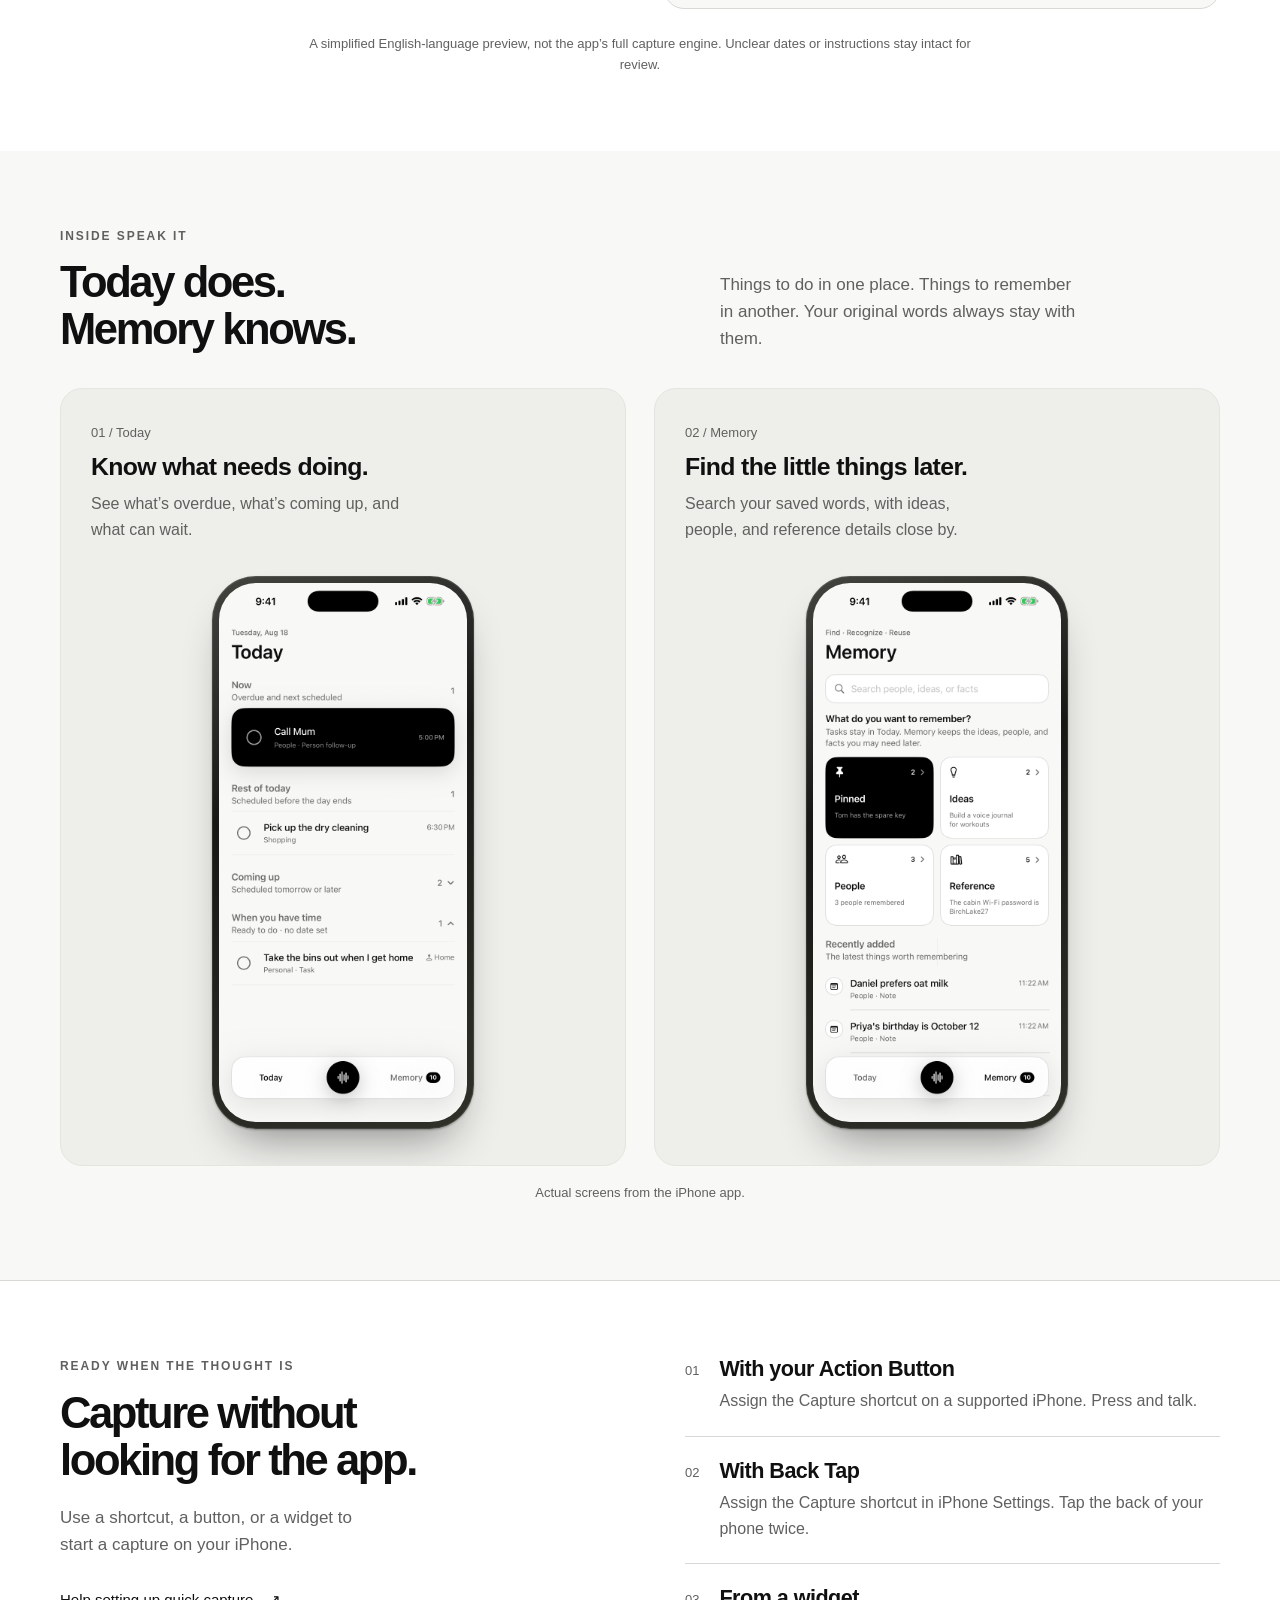
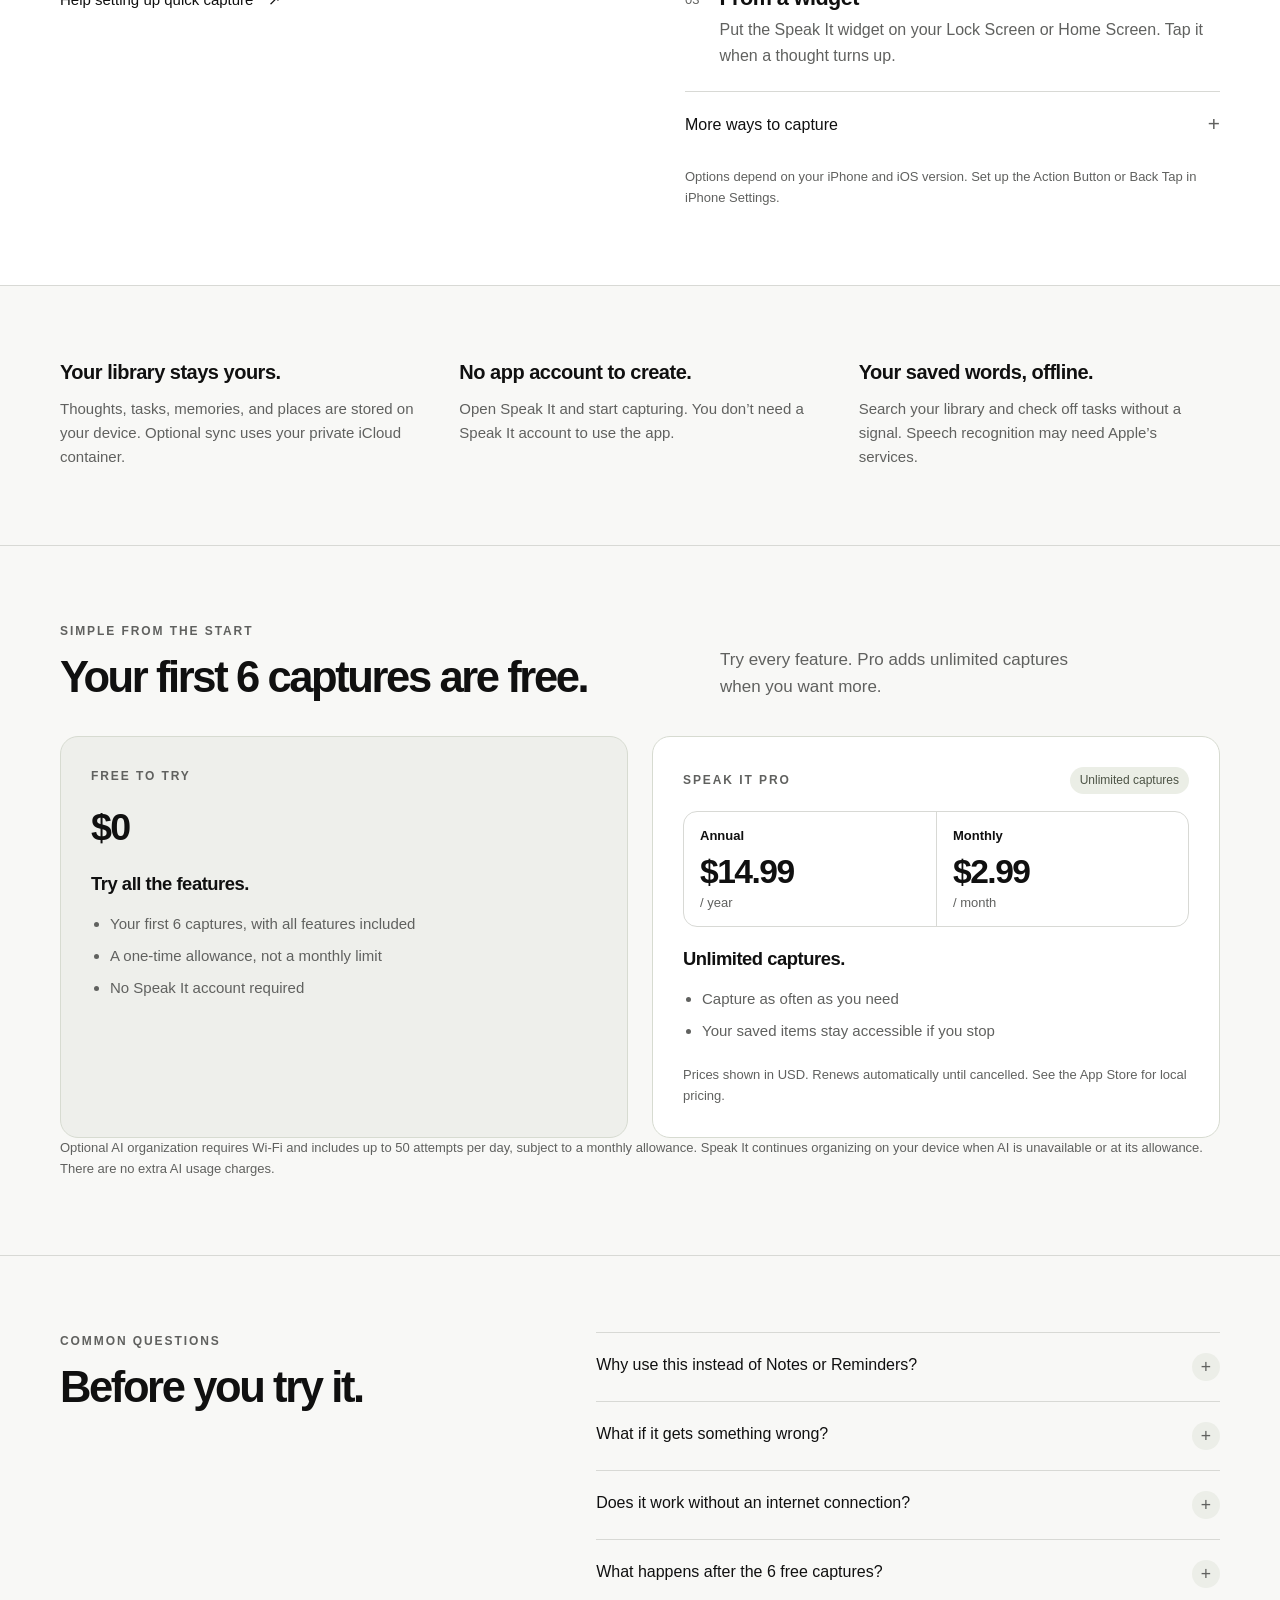
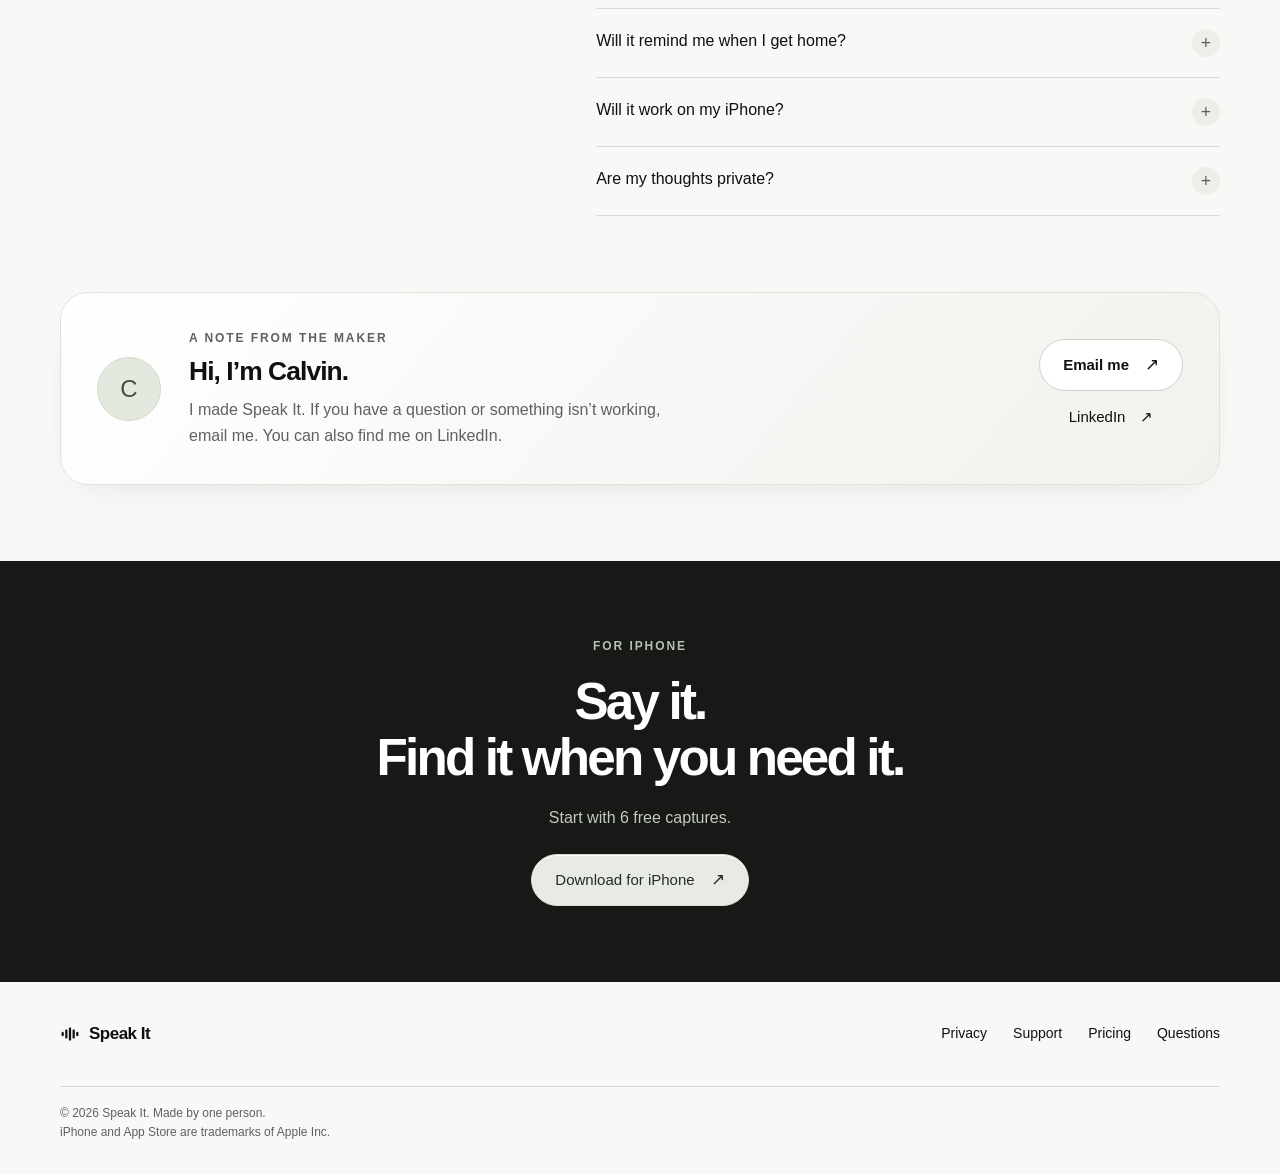
==== commit 65520e92: "Keep launch annual price at USD 14.99 without expired sale copy" ====
--- a/index.html
+++ b/index.html
@@ -128,7 +128,7 @@
 </section>
 <section class="section pricing-section" id="get" aria-labelledby="pricing-title"><div class="shell">
  <header class="section-head"><div><p class="eyebrow">Simple from the start</p><h2 id="pricing-title">Your first 6 captures are free.</h2></div><p>Try every feature. Pro adds unlimited captures when you want more.</p></header>
- <div class="plans"><article class="plan"><p class="eyebrow">Free to try</p><p class="price">$0</p><h3>Try all the features.</h3><ul><li>Your first 6 captures, with all features included</li><li>A one-time allowance, not a monthly limit</li><li>No Speak It account required</li></ul></article><article class="plan plan--pro"><div class="plan__heading"><p class="eyebrow">Speak It Pro</p><span class="plan-tag">Unlimited captures</span></div><div class="price-options"><p><span class="price-label">Annual <s class="price-was" data-annual-was hidden></s></span><span class="price" data-annual-price>$29.99</span><span>/ year</span></p><p><span class="price-label">Monthly</span><span class="price">$2.99</span><span>/ month</span></p></div><p class="sale-tag" data-launch-note hidden>Annual is half price until Oct 22</p><h3>Unlimited captures.</h3><ul><li>Capture as often as you need</li><li>Your saved items stay accessible if you stop</li></ul><p class="micro-note">Prices shown in USD. Renews automatically until cancelled. See the App Store for local pricing.</p></article></div><p class="micro-note">Optional AI organization requires Wi-Fi and includes up to 50 attempts per day, subject to a monthly allowance. Speak It continues organizing on your device when AI is unavailable or at its allowance. There are no extra AI usage charges.</p>
+ <div class="plans"><article class="plan"><p class="eyebrow">Free to try</p><p class="price">$0</p><h3>Try all the features.</h3><ul><li>Your first 6 captures, with all features included</li><li>A one-time allowance, not a monthly limit</li><li>No Speak It account required</li></ul></article><article class="plan plan--pro"><div class="plan__heading"><p class="eyebrow">Speak It Pro</p><span class="plan-tag">Unlimited captures</span></div><div class="price-options"><p><span class="price-label">Annual</span><span class="price" data-annual-price>$14.99</span><span>/ year</span></p><p><span class="price-label">Monthly</span><span class="price">$2.99</span><span>/ month</span></p></div><h3>Unlimited captures.</h3><ul><li>Capture as often as you need</li><li>Your saved items stay accessible if you stop</li></ul><p class="micro-note">Prices shown in USD. Renews automatically until cancelled. See the App Store for local pricing.</p></article></div><p class="micro-note">Optional AI organization requires Wi-Fi and includes up to 50 attempts per day, subject to a monthly allowance. Speak It continues organizing on your device when AI is unavailable or at its allowance. There are no extra AI usage charges.</p>
 
 </div></section>
 <section class="section faq-section shell" id="questions" aria-labelledby="faq-title"><div><p class="eyebrow">Common questions</p><h2 id="faq-title">Before you try it.</h2></div><div class="faq">
@@ -154,5 +154,5 @@
  <a class="text-link" href="mailto:support@speakitapp.ca">Contact Calvin ↗</a>
 </dialog>
 <script src="assets/demo-parser.js?v=20261019b" defer></script>
-<script src="assets/conversion.js?v=20261019b" defer></script>
+<script src="assets/conversion.js?v=20261103" defer></script>
 </body></html>
